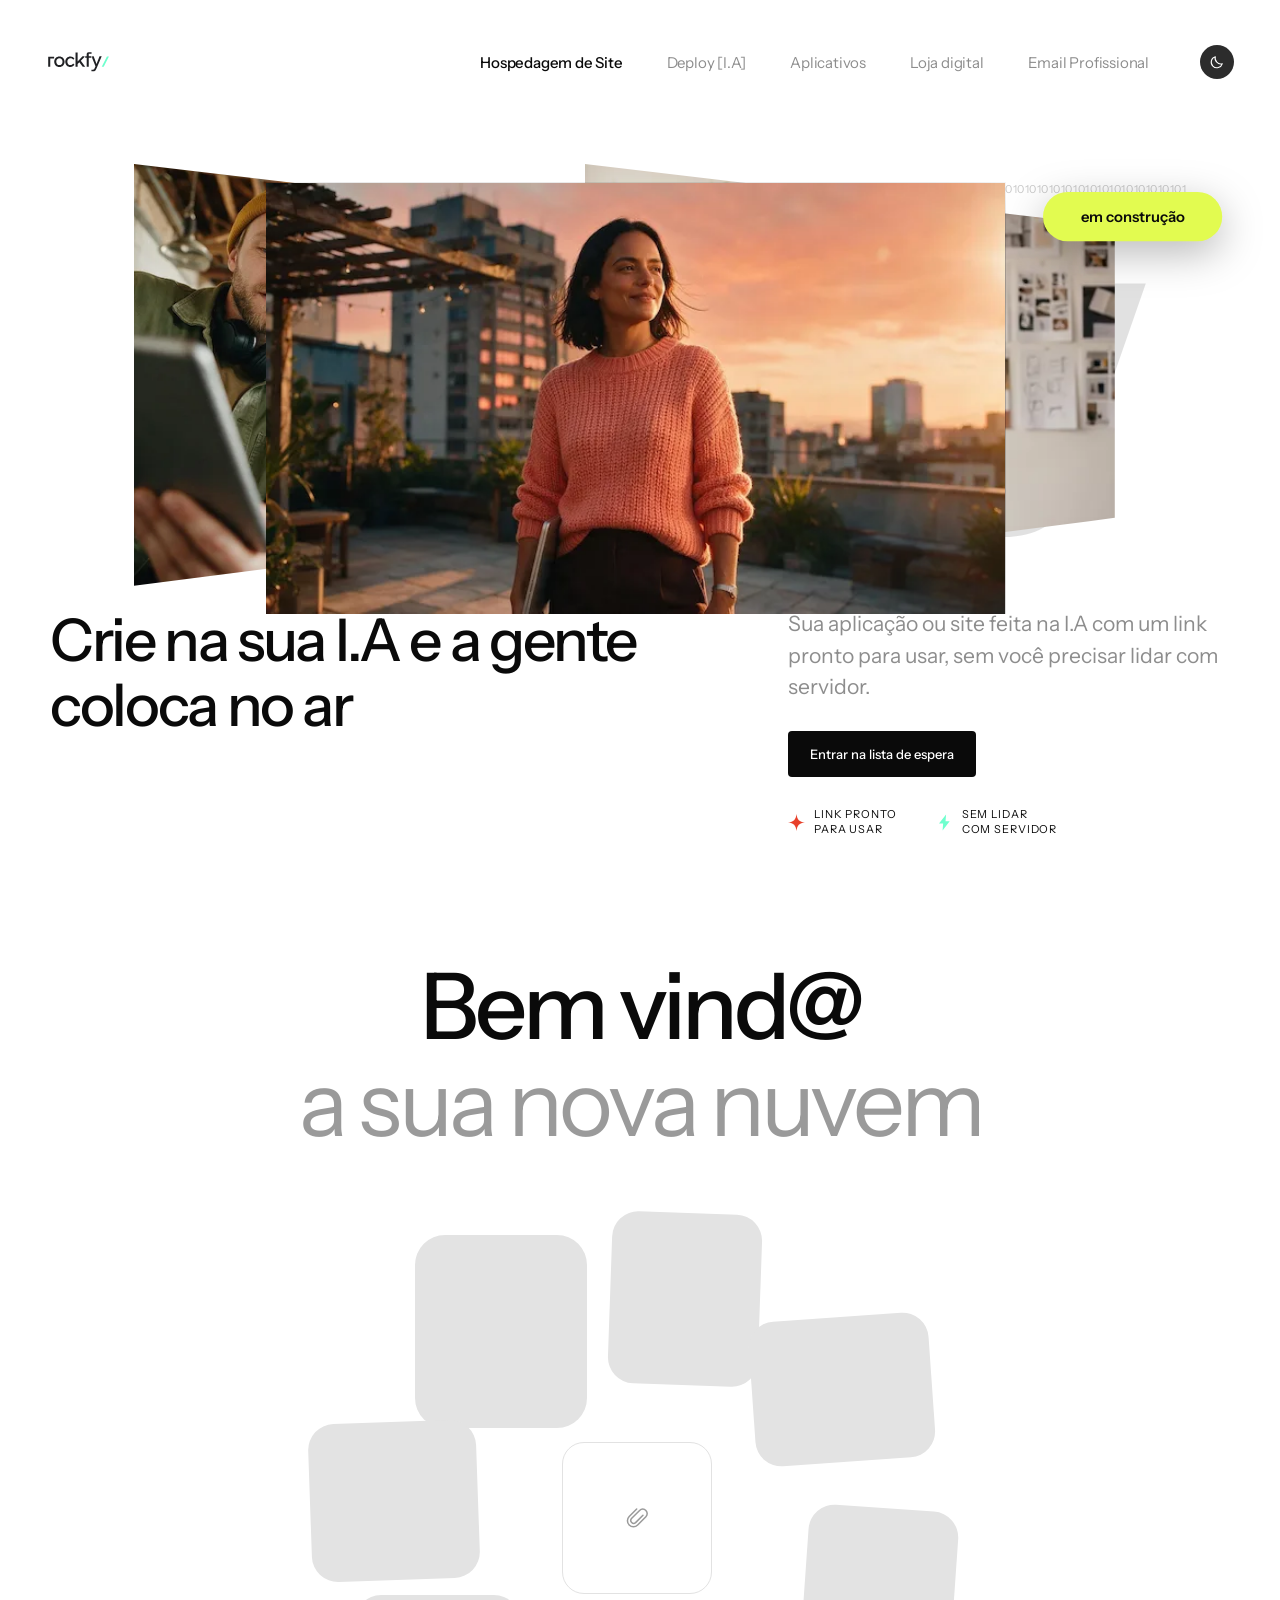
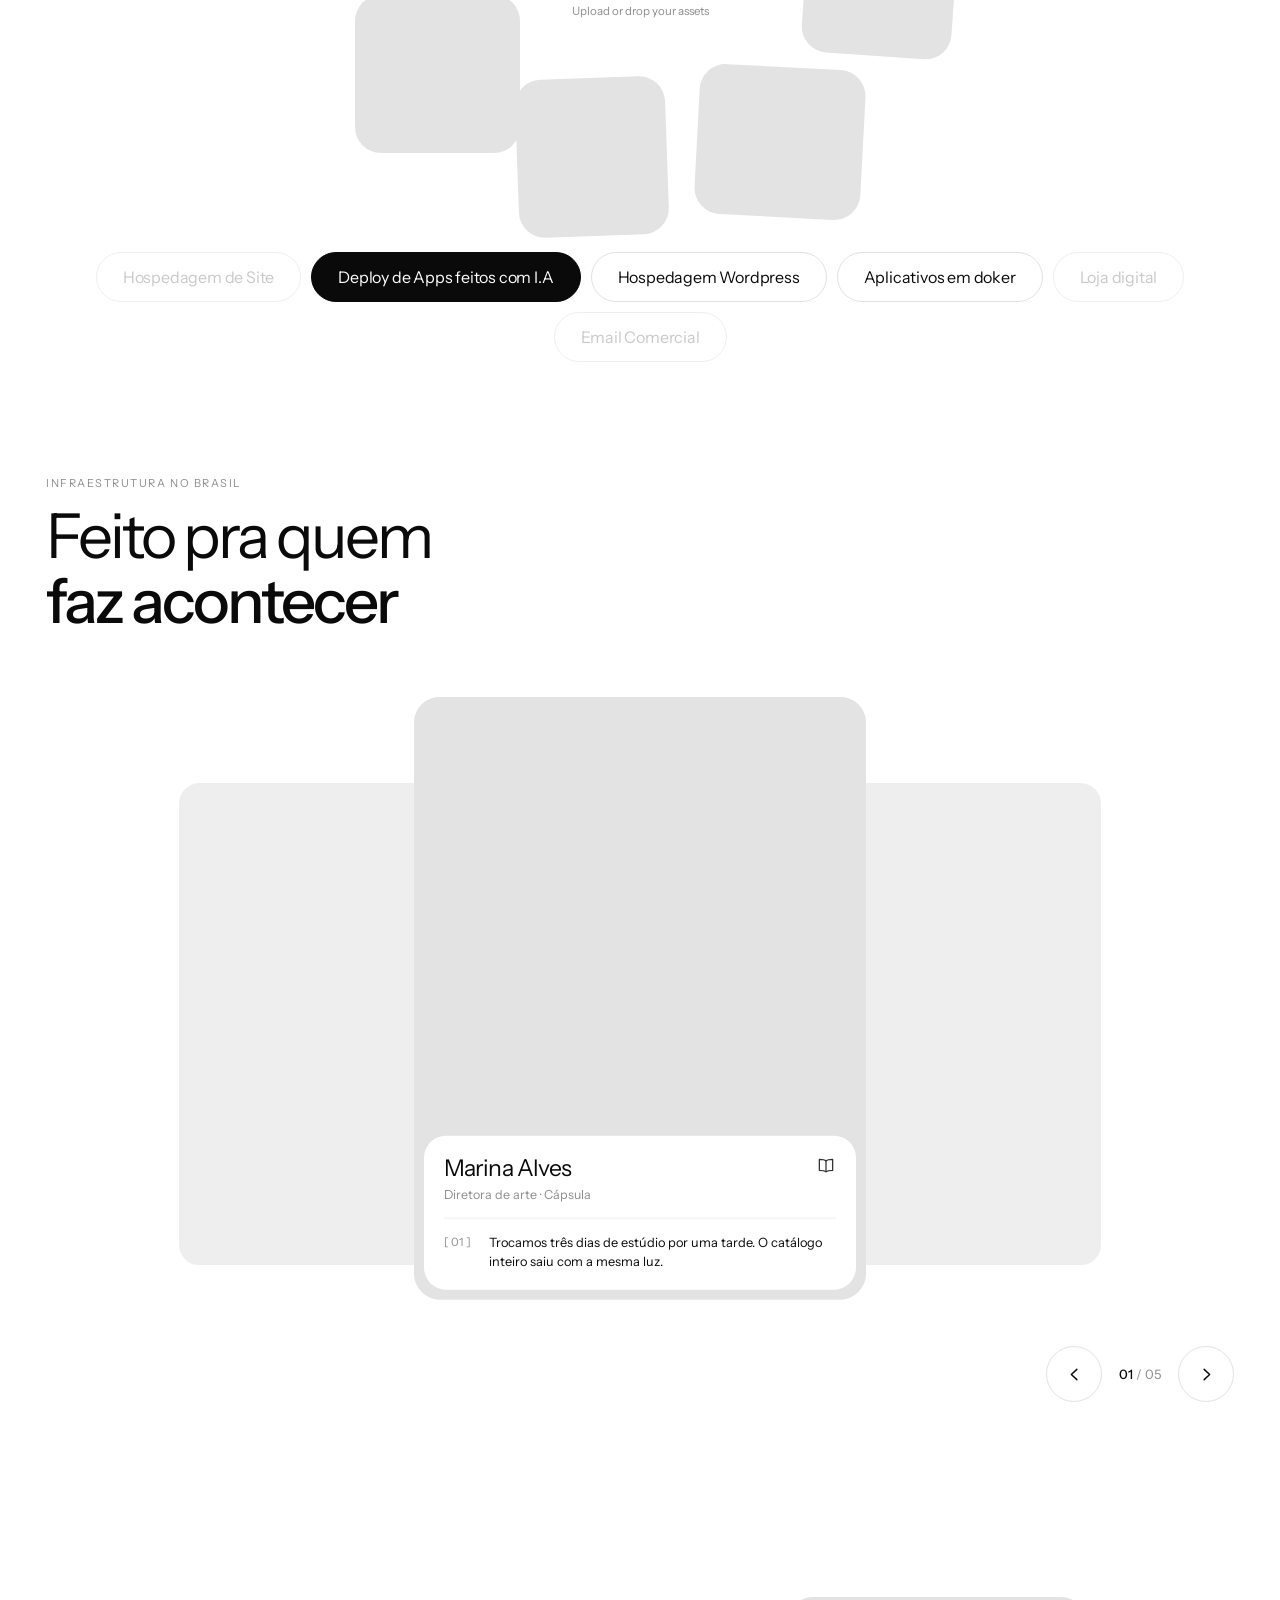
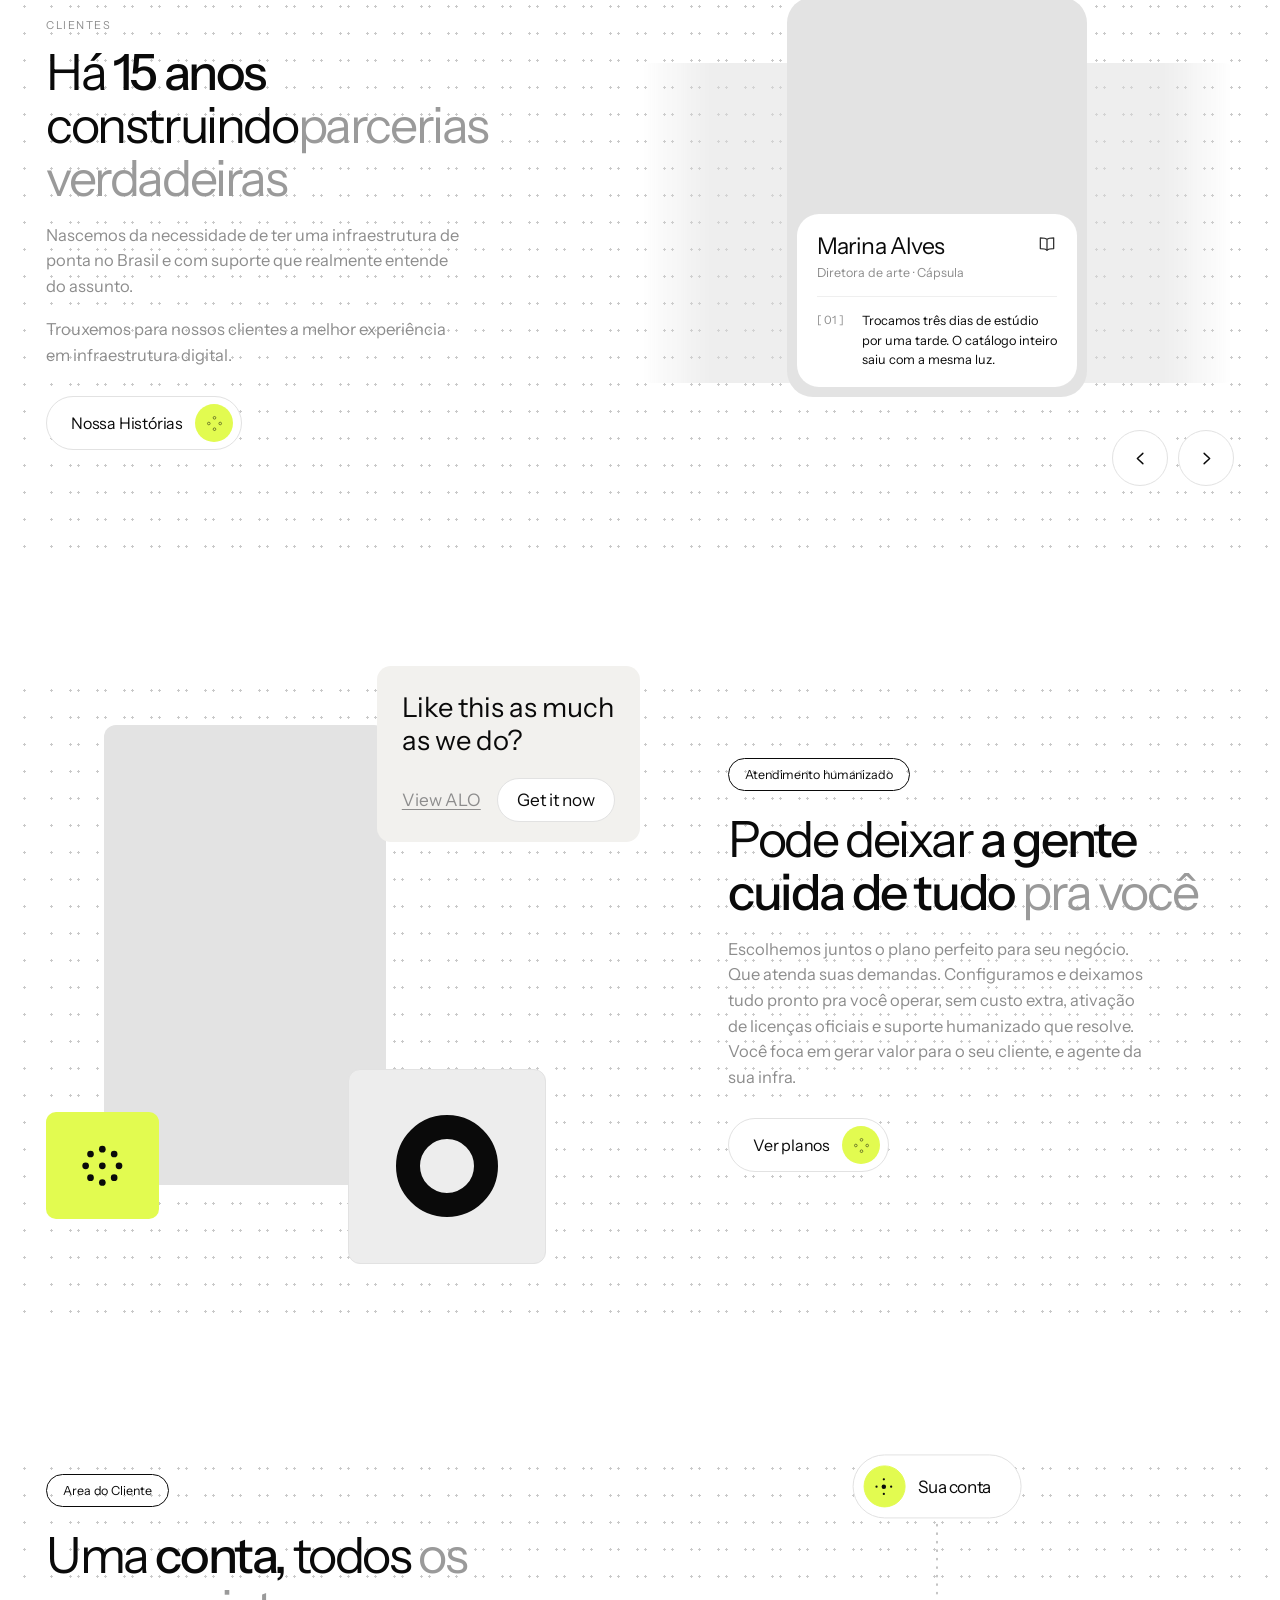
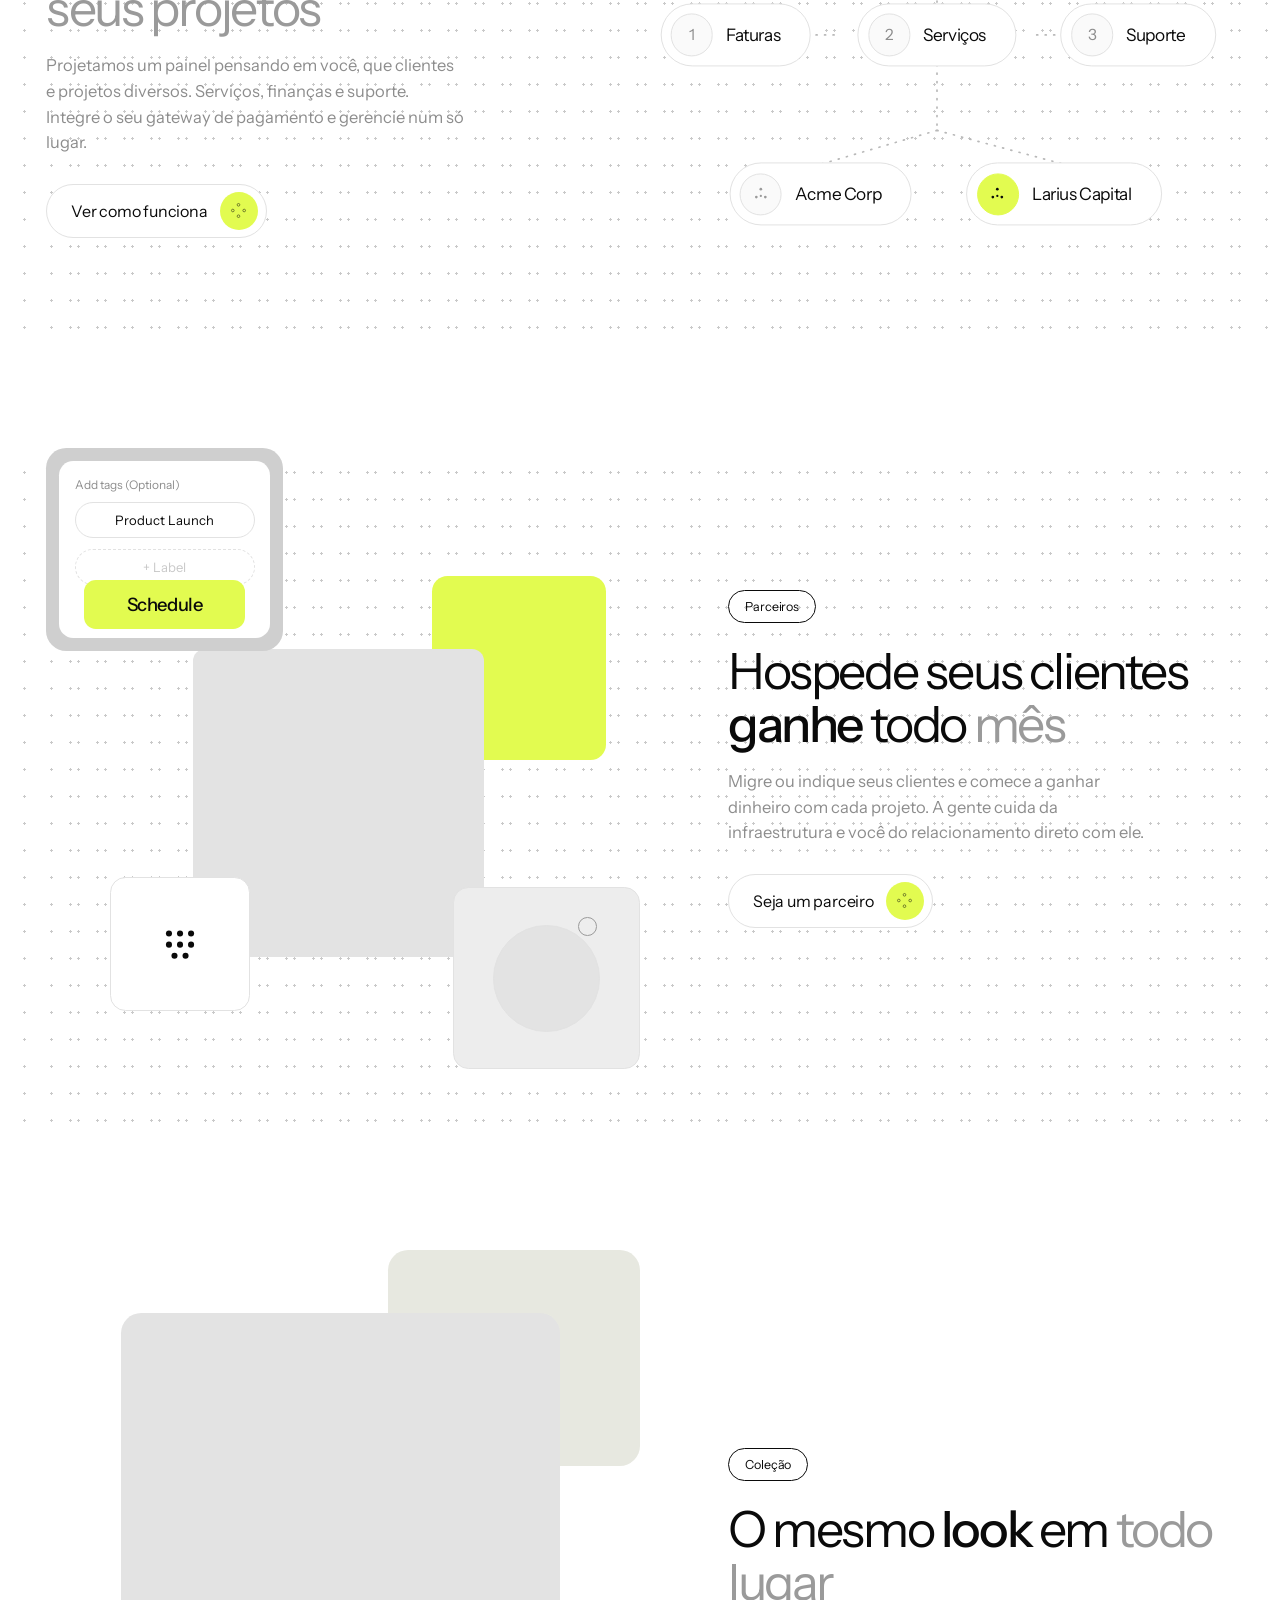
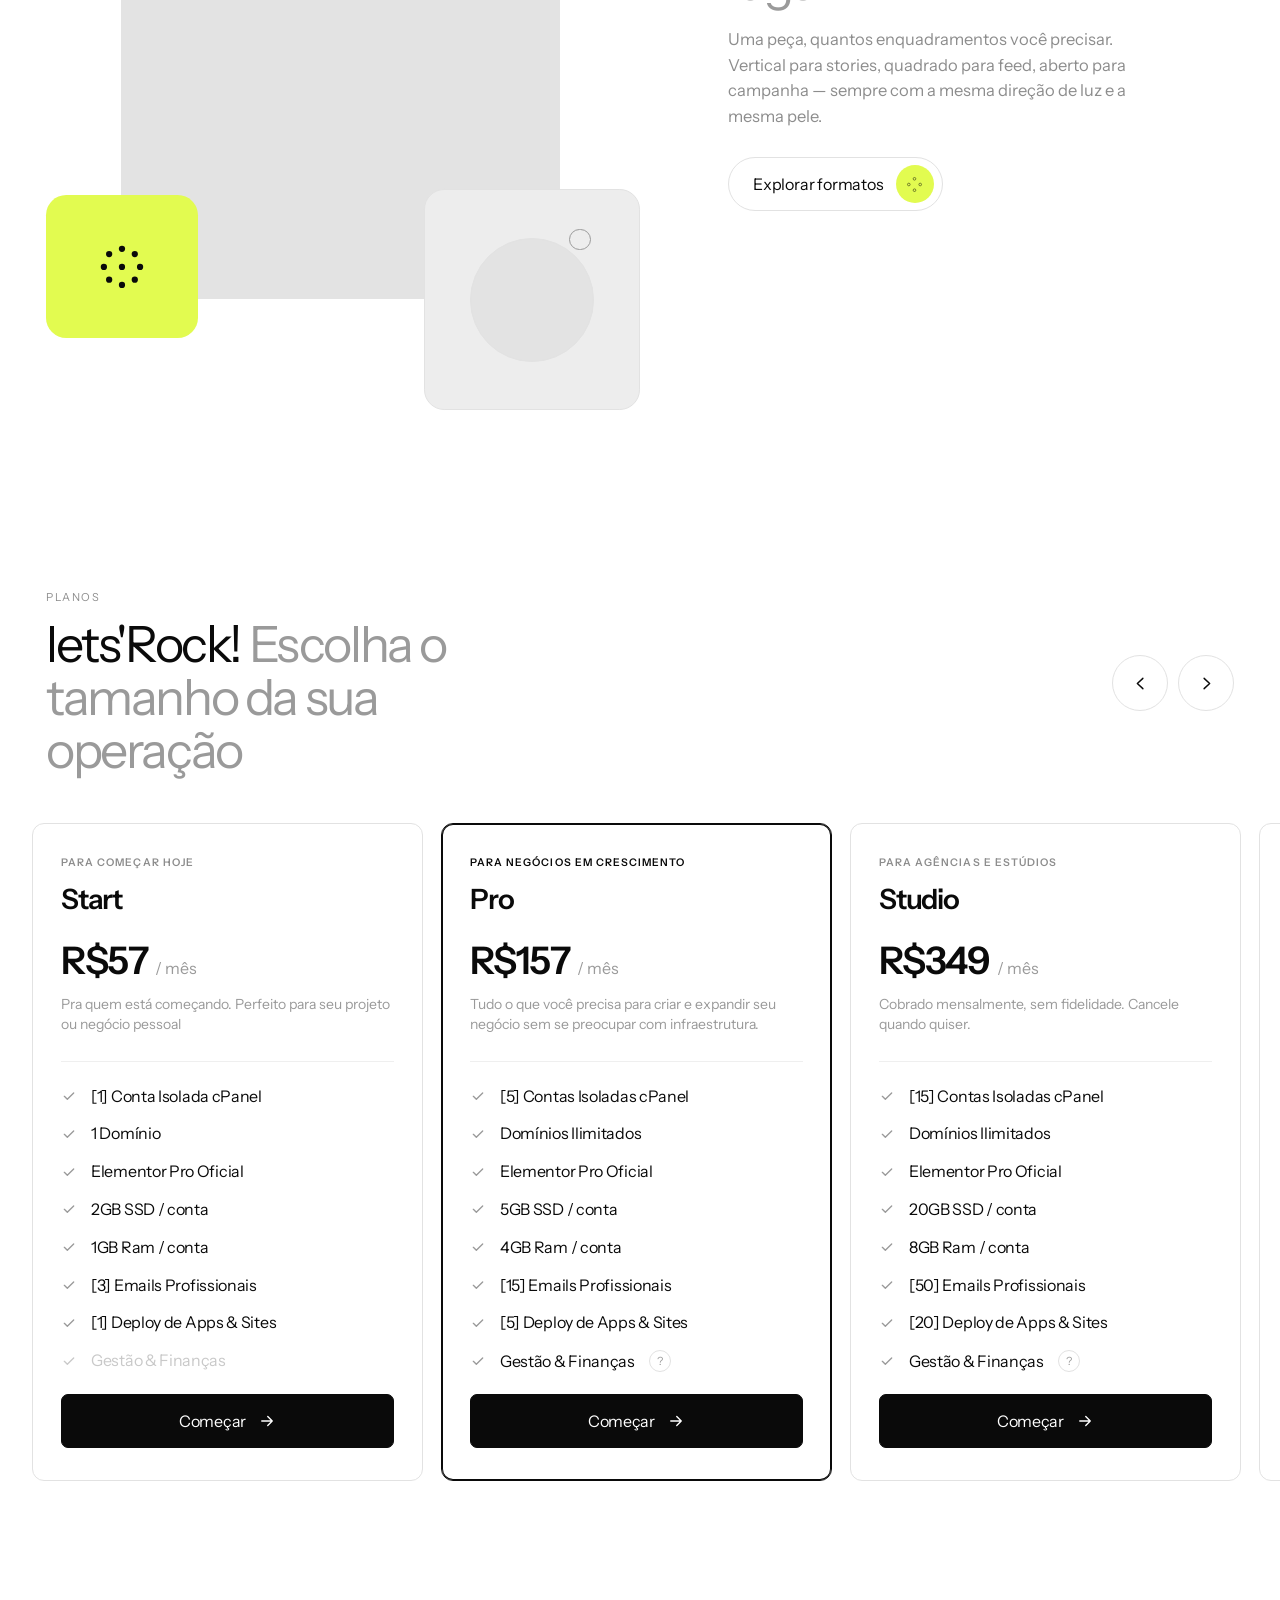
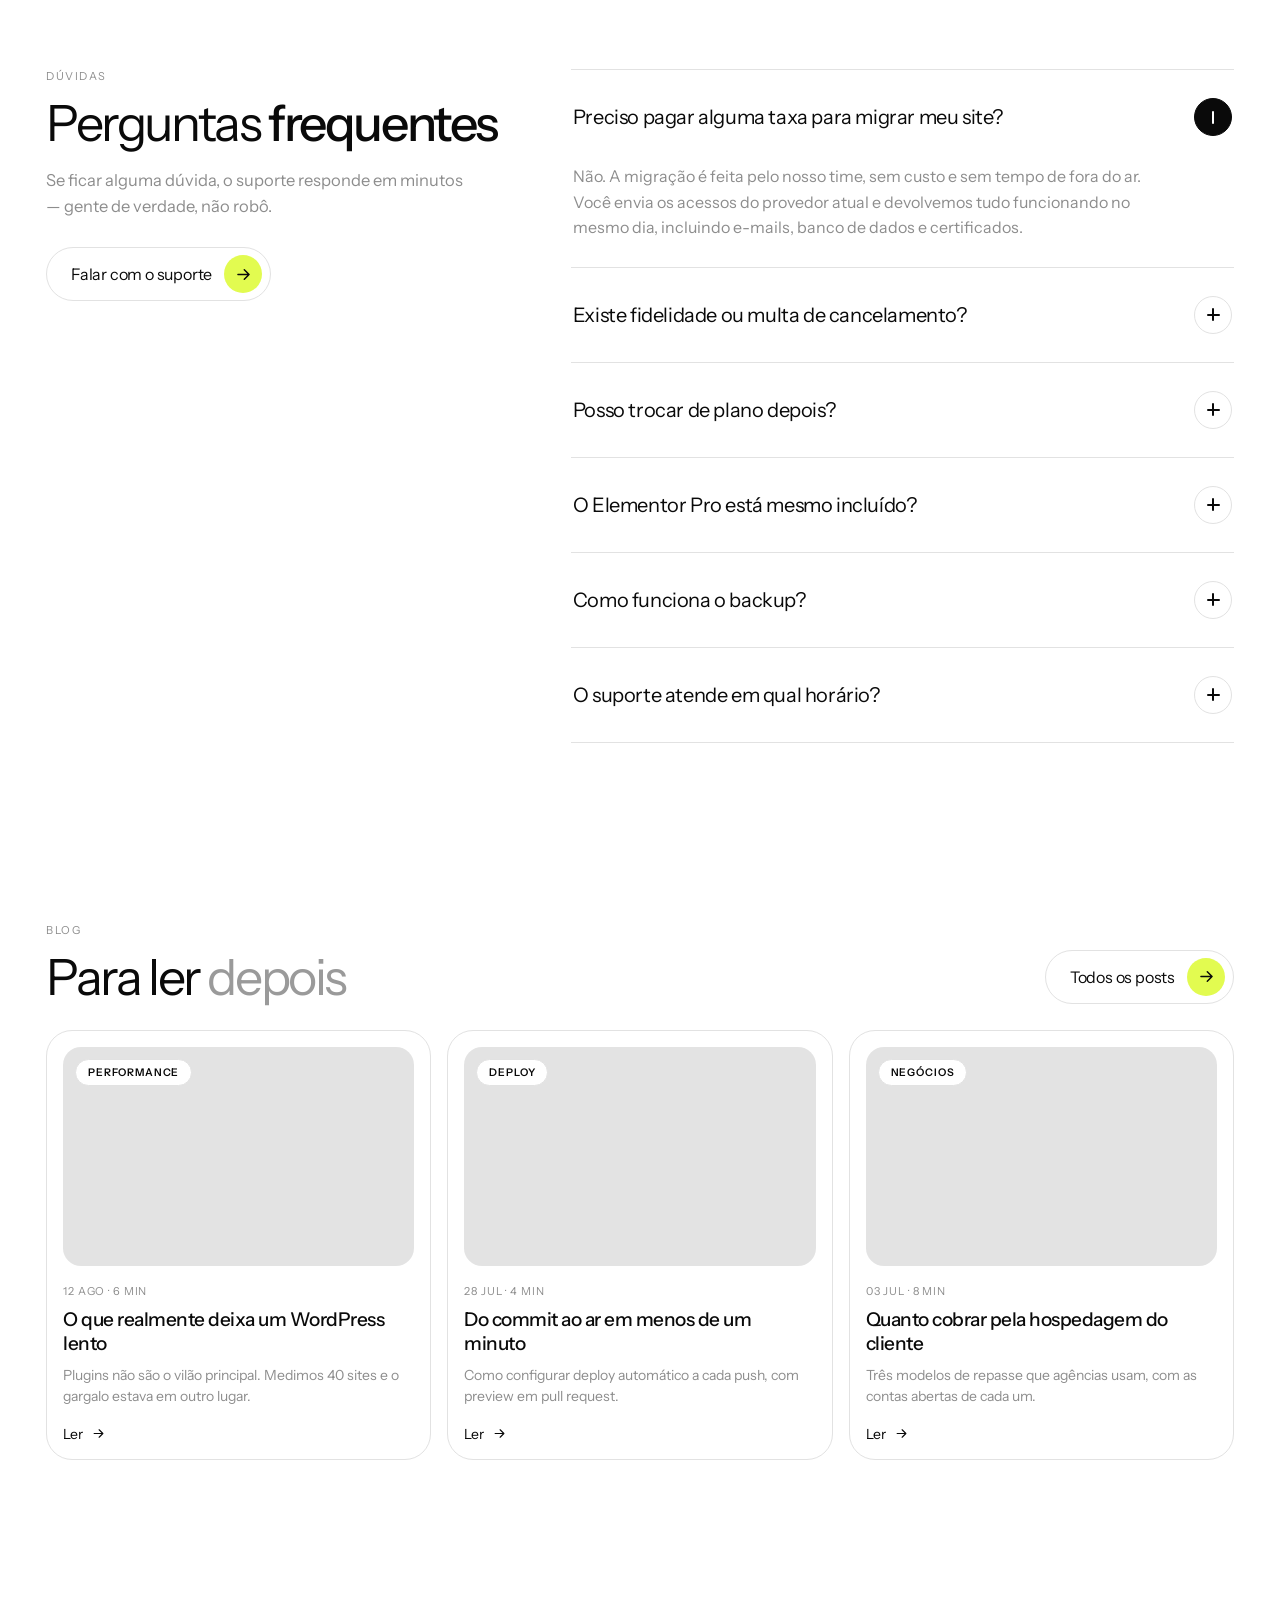
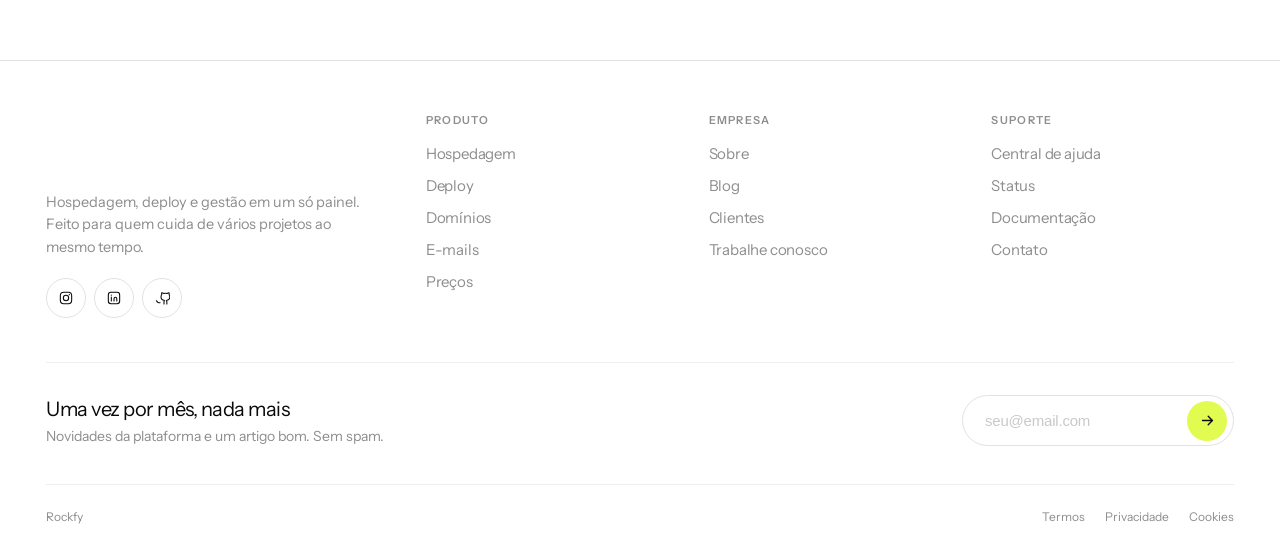
==== index.html @ 8476228e "first commit" ====
<!doctype html>
<html lang="pt-BR" data-theme="light">
<head>
<meta charset="UTF-8">
<meta name="viewport" content="width=device-width, initial-scale=1">
<meta name="description" content="Hospedagem, deploy e gestão de projetos digitais em um só painel. Infraestrutura Rockfy para quem faz acontecer.">
<meta name="theme-color" content="#ffffff">
<title>Rockfy | Hospedagem, deploy e gestão digital</title>
<link rel="preconnect" href="https://fonts.googleapis.com">
<link rel="preconnect" href="https://fonts.gstatic.com" crossorigin>
<link href="https://fonts.googleapis.com/css2?family=Instrument+Sans:wght@400;500;600&display=swap" rel="stylesheet">
<link rel="stylesheet" href="styles.css">
</head>
<body>
<div class="screen" id="site-content">
<!-- ══════ HEADER ══════ -->
  <header class="top">
    <div class="logo" aria-label="Logo"><img src="img/rockfy-logo.svg" alt="Rockfy">
      <svg viewBox="0 0 100 100" xmlns="http://www.w3.org/2000/svg">
        <path class="fg" d="M6 6h58v18H30v13h30v18H30v18H6V6Z"/>
        <rect class="fg" x="6" y="66" width="20" height="20"/>
        <circle class="bg" cx="24" cy="17" r="4.6"/><circle class="bg" cx="40" cy="13" r="4"/>
        <circle class="bg" cx="52" cy="22" r="3.4"/><circle class="bg" cx="20" cy="34" r="3.6"/>
        <circle class="bg" cx="42" cy="45" r="3.2"/><circle class="bg" cx="20" cy="55" r="3"/>
        <text class="fg" x="72" y="88" font-family="Helvetica,Arial" font-size="15">®</text>
      </svg></div>
    <nav class="topnav">
      <a href="#" class="is-on">Hospedagem de Site</a>
      <a href="#">Deploy [I.A]</a>
      <a href="#">Aplicativos</a>
      <a href="#">Loja digital</a>
      <a href="#">Email Profissional</a>
    </nav>
    <nav class="nav">
      <button class="burger" aria-label="Menu"><span></span><span></span></button>
      <span class="label">Menu</span>
    </nav>
    <button class="moon" id="themeBtn" aria-label="Alternar tema"><svg viewBox="0 0 24 24"><path d="M20 14.5A8.5 8.5 0 0 1 9.5 4a8.5 8.5 0 1 0 10.5 10.5Z" stroke-width="1.6" stroke-linejoin="round"/></svg></button>
  </header>
<main id="main-content">
<!-- ══════ HERO DEPLOY ══════ -->
  <section class="deploy-hero" aria-labelledby="deploy-title">
    <div class="deploy-stage">
      <div class="deploy-stage__word"><img src="deploy-assets/deploy.svg" alt="" aria-hidden="true"></div>
      <p class="deploy-binary" aria-hidden="true">01010101010101010101010101010101010101</p>
      <div class="deploy-stack-wrap"><div class="deploy-stack" role="img" aria-label="Composição de quatro camadas sobrepostas">
        <div class="deploy-card"><img src="deploy-assets/6.webp" alt="" aria-hidden="true"></div><div class="deploy-card"><img src="deploy-assets/5.webp" alt="" aria-hidden="true"></div><div class="deploy-card"><img src="deploy-assets/freelancer.webp" alt="" aria-hidden="true"></div><div class="deploy-card"><img src="deploy-assets/designer.webp" alt="" aria-hidden="true"></div>
        <div class="deploy-pill" aria-hidden="true"><svg viewBox="0 0 158 44" preserveAspectRatio="xMidYMid meet"><rect width="157.3" height="43.3" rx="21.6" fill="var(--accent)"></rect><text x="50%" y="50%" text-anchor="middle" dominant-baseline="central" font-family="var(--font)" font-size="13" font-weight="600" fill="var(--on-accent)">em construção</text></svg></div>
      </div></div>
    </div>
    <div class="deploy-content"><h2 id="deploy-title">Crie na sua I.A e a gente coloca no ar</h2><div class="deploy-pitch"><p>Sua aplicação ou site feita na I.A com um link pronto para usar, sem você precisar lidar com servidor.</p><button class="deploy-cta" type="button">Entrar na lista de espera</button><div class="deploy-features"><div class="deploy-feature"><svg width="17" height="17" viewBox="0 0 24 24" fill="#e8402a" aria-hidden="true"><path d="M12 0c1.05 8.2 3.8 10.95 12 12-8.2 1.05-10.95 3.8-12 12-1.05-8.2-3.8-10.95-12-12C8.2 10.95 10.95 8.2 12 0z"></path></svg><span>Link pronto<br>para usar</span></div><div class="deploy-feature"><svg width="16" height="17" viewBox="0 0 24 24" fill="#6fffce" aria-hidden="true"><path d="M13.6 0 3 13.4h6.2L8.4 24 19 10.2h-6.2L13.6 0z"></path></svg><span>Sem lidar<br>com servidor</span></div></div></div></div>
  </section>

  <!-- ══════ 1 · HERO ══════ -->
  <h1 class="headline"><span class="l1">Bem vind@</span><span class="l2">a sua nova nuvem</span></h1>
  <section class="stage">
    <div class="ph i1"></div><div class="ph i2"></div><div class="ph i3"></div><div class="ph i4"></div>
    <div class="ph i5"></div><div class="ph i6"></div><div class="ph i7"></div><div class="ph i8"></div>
    <div class="drop"><svg viewBox="0 0 24 24"><path d="M17.5 9.5 10.7 16.3a2.7 2.7 0 0 1-3.8-3.8l7.5-7.5a4.1 4.1 0 0 1 5.8 5.8l-7.6 7.6a5.5 5.5 0 0 1-7.8-7.8l6.9-6.9" stroke-width="1.4" stroke-linecap="round" stroke-linejoin="round"/></svg></div>
    <span class="drop-label">Upload or drop your assets</span>
  </section>
  <div class="chips-wrap">
    <div class="chips">
      <button class="chip ghost">Hospedagem de Site</button>
      <button class="chip" aria-pressed="true">Deploy de Apps feitos com I.A</button>
      <button class="chip">Hospedagem Wordpress</button>
      <button class="chip">Aplicativos em doker</button>
      <button class="chip ghost">Loja digital</button>
      <button class="chip ghost">Email Comercial</button>
    </div>
    <span class="fade l"></span><span class="fade r"></span>
  </div>

  <!-- ══════ 2 · DEPOIMENTOS ══════ -->
  <section class="section" aria-roledescription="carrossel" aria-label="Depoimentos">
    <div class="voices__head">
      <div>
        <p class="eyebrow">Infraestrutura no brasil</p>
        <h2 class="voices__title">Feito pra quem <br><b>faz acontecer</b></h2>
      </div>
    </div>
    <div class="deck" id="deck"></div>
    <div class="dots" id="dots"></div>
    <div class="voices__controls"><button class="arrowbtn" id="prev" aria-label="Anterior"><svg viewBox="0 0 24 24"><path d="M15 5.5 8 12l7 6.5" stroke-width="1.8" stroke-linecap="round" stroke-linejoin="round"/></svg></button><span class="counter"><b id="cur">01</b> / <span id="tot">05</span></span><button class="arrowbtn" id="next" aria-label="Próximo"><svg viewBox="0 0 24 24"><path d="m9 5.5 7 6.5-7 6.5" stroke-width="1.8" stroke-linecap="round" stroke-linejoin="round"/></svg></button></div>
  </section>

  <!-- ══════ 3 · INVEST IN YOUR PEOPLE ══════ -->
  <section class="section dotted">
    <div class="split">
      <div>
        <p class="eyebrow">Clientes</p>
        <h2 class="title">Há <b>15 anos</b> construindo<em>parcerias verdadeiras</em></h2>
        <p class="para">Nascemos da necessidade de ter uma infraestrutura  de ponta no Brasil e com suporte que realmente entende do assunto.</p>
        <p class="para">Trouxemos para nossos clientes a melhor experiência em infraestrutura digital.</p>
        <button class="cta">
          Nossa Histórias
          <span class="badge"><svg viewBox="0 0 40 40"><circle cx="20" cy="8" r="2.8"/><circle cx="32" cy="20" r="2.8"/><circle cx="20" cy="32" r="2.8"/><circle cx="8" cy="20" r="2.8"/></svg></span>
        </button>
      </div>

      <div class="voices-embedded" aria-roledescription="carrossel" aria-label="Depoimentos de clientes">
        <div class="deck" id="deckClients"></div>
        <div class="dots" id="dotsClients"></div>
        <div class="voices__controls"><button class="arrowbtn" id="prevEmbedded" aria-label="Anterior"><svg viewBox="0 0 24 24"><path d="M15 5.5 8 12l7 6.5" stroke-width="1.8" stroke-linecap="round" stroke-linejoin="round"/></svg></button><button class="arrowbtn" id="nextEmbedded" aria-label="Próximo"><svg viewBox="0 0 24 24"><path d="m9 5.5 7 6.5-7 6.5" stroke-width="1.8" stroke-linecap="round" stroke-linejoin="round"/></svg></button></div>
      </div>
    </div>
  </section>

  <!-- ══════ 4 · CATÁLOGO / COLAGEM A ══════ -->
  <section class="section dotted">
    <div class="split split--rev">
      <div>
        <span class="tagline">Atendimento humanizado</span>
        <h2 class="title">Pode deixar <b>a gente cuida de tudo</b> <em>pra você</em></h2>
        <p class="para">Escolhemos juntos o plano perfeito para seu negócio. Que atenda suas demandas. Configuramos e deixamos tudo pronto pra você operar, sem custo extra, ativação de licenças oficiais e suporte humanizado que resolve. Você foca em gerar valor para o seu cliente, e agente da sua infra.</p>
        <button class="cta">
          Ver planos
          <span class="badge"><svg viewBox="0 0 40 40"><circle cx="20" cy="8" r="2.8"/><circle cx="32" cy="20" r="2.8"/><circle cx="20" cy="32" r="2.8"/><circle cx="8" cy="20" r="2.8"/></svg></span>
        </button>
      </div>

      <div class="collage col-a">
        <div class="a-photo"></div>
        <div class="msg">
          <p class="msg__t">Like this as much as we do?</p>
          <div class="msg__row">
            <a href="#" class="msg__link">View ALO</a>
            <button class="msg__btn">Get it now</button>
          </div>
        </div>
        <span class="a-lime">
          <svg viewBox="0 0 40 40">
            <circle cx="20" cy="8" r="2.4"/><circle cx="28.5" cy="11.5" r="2.4"/><circle cx="32" cy="20" r="2.4"/>
            <circle cx="28.5" cy="28.5" r="2.4"/><circle cx="20" cy="32" r="2.4"/><circle cx="11.5" cy="28.5" r="2.4"/>
            <circle cx="8" cy="20" r="2.4"/><circle cx="11.5" cy="11.5" r="2.4"/><circle cx="20" cy="20" r="2.4"/>
          </svg>
        </span>
        <div class="a-product"><span class="ring"></span></div>
      </div>
    </div>
  </section>

  <!-- ══════ 5 · DATA GRID ══════ -->
  <section class="section dotted">
    <div class="split">
      <div>
        <span class="tagline">Area do Cliente</span>
        <h2 class="title">Uma <b>conta, </b>todos <em>os seus projetos</em></h2>
        <p class="para">Projetamos um painel pensando em você, que clientes e projetos diversos. Serviços, finanças e suporte. Integre o seu gateway de pagamento e gerencie num só lugar.</p>
        <button class="cta">
          Ver como funciona
          <span class="badge"><svg viewBox="0 0 40 40"><circle cx="20" cy="8" r="2.8"/><circle cx="32" cy="20" r="2.8"/><circle cx="20" cy="32" r="2.8"/><circle cx="8" cy="20" r="2.8"/></svg></span>
        </button>
      </div>

      <div class="flow" role="img" aria-label="Profile Tags distribui para Sms, Instagram e Email, que alcançam User 01 e User 02">
        <svg class="flow__wires" viewBox="0 0 560 400" preserveAspectRatio="none" aria-hidden="true">
          <path d="M280 68 V152"/><path d="M158 180 H186"/><path d="M374 180 H402"/>
          <path d="M280 208 V270"/><path d="M280 270 L170 302"/><path d="M280 270 L400 302"/>
        </svg>
        <div class="node node--accent n-tags">
          <span class="node__badge"><svg viewBox="0 0 40 40"><circle cx="20" cy="20" r="4"/><circle cx="20" cy="7" r="2"/><circle cx="33" cy="20" r="2"/><circle cx="20" cy="33" r="2"/><circle cx="7" cy="20" r="2"/></svg></span>
          <span>Sua conta</span>
        </div>
        <div class="node n-sms"><span class="node__badge">1</span><span>Faturas</span></div>
        <div class="node n-insta"><span class="node__badge">2</span><span>Serviços</span></div>
        <div class="node n-mail"><span class="node__badge">3</span><span>Suporte</span></div>
        <div class="node n-u1">
          <span class="node__badge"><svg viewBox="0 0 40 40"><circle cx="20" cy="12" r="2.4"/><circle cx="12" cy="26" r="2.4"/><circle cx="28" cy="26" r="2.4"/><circle cx="20" cy="24" r="2"/></svg></span>
          <span>Acme Corp</span>
        </div>
        <div class="node node--accent n-u2">
          <span class="node__badge"><svg viewBox="0 0 40 40"><circle cx="20" cy="12" r="2.4"/><circle cx="12" cy="26" r="2.4"/><circle cx="28" cy="26" r="2.4"/><circle cx="20" cy="24" r="2"/></svg></span>
          <span>Larius Capital</span>
        </div>
      </div>
    </div>
  </section>

  <!-- ══════ 6 · AGENDAMENTO / COLAGEM B ══════ -->
  <section class="section dotted">
    <div class="split split--rev">
      <div>
        <span class="tagline">Parceiros</span>
        <h2 class="title">Hospede seus clientes <b>ganhe</b> todo <em>mês</em></h2>
        <p class="para">Migre ou indique seus clientes e comece a ganhar dinheiro com cada projeto. A gente cuida da infraestrutura e você do relacionamento direto com ele.</p>
        <button class="cta">
          Seja um parceiro
          <span class="badge"><svg viewBox="0 0 40 40"><circle cx="20" cy="8" r="2.8"/><circle cx="32" cy="20" r="2.8"/><circle cx="20" cy="32" r="2.8"/><circle cx="8" cy="20" r="2.8"/></svg></span>
        </button>
      </div>

      <div class="collage col-b">
        <div class="b-lime"></div>
        <div class="b-photo"></div>
        <div class="b-ui">
          <div class="b-ui__inner">
            <p class="b-ui__label">Add tags (Optional)</p>
            <div class="b-ui__pill">Product Launch</div>
            <div class="b-ui__pill b-ui__pill--ghost">+ Label</div>
          </div>
          <button class="b-ui__btn">Schedule</button>
        </div>
        <span class="b-mark">
          <svg viewBox="0 0 40 40">
            <circle cx="12" cy="12" r="2.2"/><circle cx="20" cy="12" r="2.2"/><circle cx="28" cy="12" r="2.2"/>
            <circle cx="12" cy="20" r="2.2"/><circle cx="20" cy="20" r="2.2"/><circle cx="28" cy="20" r="2.2"/>
            <circle cx="16" cy="28" r="2.2"/><circle cx="24" cy="28" r="2.2"/>
          </svg>
        </span>
        <div class="b-product"><span class="disc"></span></div>
      </div>
    </div>
  </section>

  <!-- ══════ 7 · COLAGEM VERTICAL ══════ -->
  <section class="section">
    <div class="split split--rev">
      <div>
        <span class="tagline">Coleção</span>
        <h2 class="title">O mesmo <b>look</b> em <em>todo lugar</em></h2>
        <p class="para">Uma peça, quantos enquadramentos você precisar. Vertical para stories, quadrado para feed, aberto para campanha — sempre com a mesma direção de luz e a mesma pele.</p>
        <button class="cta">
          Explorar formatos
          <span class="badge"><svg viewBox="0 0 40 40"><circle cx="20" cy="8" r="2.8"/><circle cx="32" cy="20" r="2.8"/><circle cx="20" cy="32" r="2.8"/><circle cx="8" cy="20" r="2.8"/></svg></span>
        </button>
      </div>

      <div class="collage col-c">
      <div class="c-back"></div>
      <div class="c-photo"></div>
      <span class="c-lime">
        <svg viewBox="0 0 40 40">
          <circle cx="20" cy="9" r="1.9"/><circle cx="27.8" cy="12.2" r="1.9"/><circle cx="31" cy="20" r="1.9"/>
          <circle cx="27.8" cy="27.8" r="1.9"/><circle cx="20" cy="31" r="1.9"/><circle cx="12.2" cy="27.8" r="1.9"/>
          <circle cx="9" cy="20" r="1.9"/><circle cx="12.2" cy="12.2" r="1.9"/><circle cx="20" cy="20" r="1.9"/>
        </svg>
      </span>
      <div class="c-product"><span class="disc"></span></div>
      </div>
    </div>
  </section>


<!-- legacy script
/* tema */
const root=document.documentElement;
root.setAttribute('data-theme', matchMedia('(prefers-color-scheme: dark)').matches?'dark':'light');
themeBtn.onclick=()=>root.setAttribute('data-theme',root.getAttribute('data-theme')==='dark'?'light':'dark');

/* hero Deploy */
const deployCards=[...document.querySelectorAll('.deploy-card')];
if(deployCards.length&&!matchMedia('(prefers-reduced-motion: reduce)').matches){
  let deployIndex=0;
  const deployTick=()=>{deployCards.forEach(card=>card.classList.remove('is-active'));deployCards[deployIndex].classList.add('is-active');deployIndex=(deployIndex+1)%deployCards.length};
  deployTick();
  setInterval(deployTick,2000);
}

/* chips */
document.querySelectorAll('.chip').forEach(c=>c.onclick=()=>{
  const on=c.getAttribute('aria-pressed')==='true';
  document.querySelectorAll('.chip').forEach(x=>x.setAttribute('aria-pressed','false'));
  c.setAttribute('aria-pressed',on?'false':'true');
});

/* ─────────── carrossel de depoimentos ─────────── */
const DATA=[
  {name:'Marina Alves',  role:'Diretora de arte · Cápsula',   quote:'Trocamos três dias de estúdio por uma tarde. O catálogo inteiro saiu com a mesma luz.'},
  {name:'Rafael Costa',  role:'Head de e-commerce · Marévia', quote:'Subimos 240 peças e recebemos as campanhas prontas. A taxa de clique subiu 18%.'},
  {name:'Helena Prado',  role:'Fotógrafa · Ateliê Norte',     quote:'Uso para testar direção antes de fotografar. Chego ao set já sabendo o que quero.'},
  {name:'Bruno Tavares', role:'Produtor · Pixelaria',         quote:'O que era orçamento de produção virou orçamento de mídia. Mudou nossa conta.'},
  {name:'Lucas Ferraz',  role:'Fundador · Lab Interno',       quote:'Nenhum modelo remarcado, nenhuma diária perdida. A coleção nova sai no mesmo dia.'}
];
const deck=document.getElementById('deck'), dots=document.getElementById('dots');
const BOOK='<svg class="slide__mark" viewBox="0 0 24 24"><path d="M12 6.5S10 4.5 4 4.5v13c6 0 8 2 8 2s2-2 8-2v-13c-6 0-8 2-8 2Z" stroke-width="1.5" stroke-linejoin="round"/><path d="M12 6.5v13" stroke-width="1.5"/></svg>';

deck.innerHTML=DATA.map((d,i)=>`
  <article class="slide" data-i="${i}" aria-label="Depoimento ${i+1} de ${DATA.length}">
    <div class="slide__photo">
      <div class="slide__box">
        ${BOOK}
        <div class="slide__name">${d.name}</div>
        <div class="slide__role">${d.role}</div>
        <div class="slide__rule"></div>
        <div class="slide__grid">
          <span class="slide__idx">[ ${String(i+1).padStart(2,'0')} ]</span>
          <p class="slide__quote">${d.quote}</p>
        </div>
      </div>
    </div>
  </article>`).join('');
dots.innerHTML=DATA.map((_,i)=>`<button data-i="${i}" aria-label="Ir para ${i+1}"></button>`).join('');
document.getElementById('tot').textContent=String(DATA.length).padStart(2,'0');

const slides=[...deck.children];
const clientDeck=document.getElementById('deckClients'), clientDots=document.getElementById('dotsClients');
clientDeck.innerHTML=deck.innerHTML;
clientDots.innerHTML=DATA.map((_,i)=>`<button data-i="${i}" aria-label="Ir para ${i+1}"></button>`).join('');
const clientSlides=[...clientDeck.children];
let index=0;
function renderSlides(items, indicators){
  const w=innerWidth, wide=w>=900, xtra=w>=1280?62:(wide?58:52), n=DATA.length;
  items.forEach((s,i)=>{
    let o=i-index;
    if(o>n/2)o-=n; if(o<-n/2)o+=n;
    const a=Math.abs(o);
    s.style.transform=`translate(-50%,-50%) translateX(${o*xtra}%) translateY(${a*(wide?26:18)}px) scale(${a===0?1:(a===1?.8:.66)})`;
    s.style.opacity=a===0?1:(a===1?.5:0);
    s.style.zIndex=10-a;
    s.style.pointerEvents=a>1?'none':'auto';
    s.classList.toggle('is-active',a===0);
  });
  [...indicators.children].forEach((d,i)=>d.classList.toggle('is-on',i===index));
}
function render(){
  renderSlides(slides,dots);
  renderSlides(clientSlides,clientDots);
  document.getElementById('cur').textContent=String(index+1).padStart(2,'0');
}
const go=i=>{index=(i+DATA.length)%DATA.length;render()};
next.onclick=()=>go(index+1);
prev.onclick=()=>go(index-1);
nextEmbedded.onclick=()=>go(index+1);
prevEmbedded.onclick=()=>go(index-1);
slides.forEach(s=>s.onclick=()=>{if(!s.classList.contains('is-active'))go(+s.dataset.i)});
[...dots.children].forEach(d=>d.onclick=()=>go(+d.dataset.i));
 [...clientDots.children].forEach(d=>d.onclick=()=>go(+d.dataset.i));
addEventListener('keydown',e=>{if(e.key==='ArrowRight')go(index+1);if(e.key==='ArrowLeft')go(index-1)});
let x0=null;
deck.addEventListener('pointerdown',e=>x0=e.clientX);
addEventListener('pointerup',e=>{if(x0===null)return;const dx=e.clientX-x0;x0=null;if(Math.abs(dx)>44)go(index+(dx<0?1:-1))});
addEventListener('resize',render);
render();
let voicesTimer=setInterval(()=>go(index+1),5000);
document.querySelectorAll('.voices__controls,.deck').forEach(element=>{
  element.addEventListener('mouseenter',()=>clearInterval(voicesTimer));
  element.addEventListener('mouseleave',()=>{clearInterval(voicesTimer);voicesTimer=setInterval(()=>go(index+1),5000)});
});
end legacy script -->
<section class="section">
    <div class="head">
      <div>
        <p class="eyebrow">Planos</p>
        <h2 class="title">lets'Rock! <em>Escolha o tamanho da sua operação</em></h2>
      </div>
      <div class="nav-arrows">
        <button class="arrowbtn" id="prev" aria-label="Anterior">
          <svg viewBox="0 0 24 24"><path d="M15 5.5 8 12l7 6.5" stroke-width="1.8" stroke-linecap="round" stroke-linejoin="round"/></svg>
        </button>
        <button class="arrowbtn" id="next" aria-label="Próximo">
          <svg viewBox="0 0 24 24"><path d="m9 5.5 7 6.5-7 6.5" stroke-width="1.8" stroke-linecap="round" stroke-linejoin="round"/></svg>
        </button>
      </div>
    </div>

    <div class="rail" id="rail"></div>
    <div class="dots" id="dots"></div>
  </section>


<!-- legacy script
const root=document.documentElement;
root.setAttribute('data-theme', matchMedia('(prefers-color-scheme: dark)').matches?'dark':'light');
themeBtn.onclick=()=>root.setAttribute('data-theme',root.getAttribute('data-theme')==='dark'?'light':'dark');

/* ─────────── planos ─────────── */
const PLANS=[
  {tag:'Para começar hoje', name:'Start', price:'R$57',
   note:'Pra quem está começando. Perfeito para seu projeto ou negócio pessoal',
   items:[['[1]','Conta Isolada cPanel'],[null,'1 Domínio'],[null,'Elementor Pro Oficial'],[null,'2GB SSD / conta'],[null,'1GB Ram / conta'],['[3]','Emails Profissionais'],['[1]','Deploy de Apps & Sites'],[null,'Gestão & Finanças',false]]},

  {tag:'Para negócios em crescimento', name:'Pro', price:'R$157', featured:true,
   note:'Tudo o que você precisa para criar e expandir seu negócio sem se preocupar com infraestrutura.',
   items:[['[5]','Contas Isoladas cPanel'],[null,'Domínios Ilimitados'],[null,'Elementor Pro Oficial'],[null,'5GB SSD / conta'],[null,'4GB Ram / conta'],['[15]','Emails Profissionais'],['[5]','Deploy de Apps & Sites'],[null,'Gestão & Finanças',true,'Painel de receitas, despesas e cobrança recorrente.']]},

  {tag:'Para agências e estúdios', name:'Studio', price:'R$349',
   note:'Cobrado mensalmente, sem fidelidade. Cancele quando quiser.',
   items:[['[15]','Contas Isoladas cPanel'],[null,'Domínios Ilimitados'],[null,'Elementor Pro Oficial'],[null,'20GB SSD / conta'],[null,'8GB Ram / conta'],['[50]','Emails Profissionais'],['[20]','Deploy de Apps & Sites'],[null,'Gestão & Finanças',true,'Inclui repasse para clientes e relatórios por projeto.']]},

  {tag:'Para operações dedicadas', name:'Scale', price:'R$899',
   note:'Cobrado mensalmente, sem fidelidade. Cancele quando quiser.',
   items:[[null,'Contas Isoladas Ilimitadas'],[null,'Domínios Ilimitados'],[null,'Elementor Pro Oficial'],[null,'100GB SSD / conta'],[null,'16GB Ram / conta'],[null,'Emails Ilimitados'],[null,'Deploy Ilimitado'],[null,'Gestão & Finanças',true,'Multi-tenant, API aberta e suporte com SLA.']]}
];

const CHECK='<svg viewBox="0 0 24 24"><path d="m5 12.5 4.5 4.5L19 7.5" stroke-width="2" stroke-linecap="round" stroke-linejoin="round"/></svg>';
const rail=document.getElementById('rail'), dots=document.getElementById('dots');
const prevButton=document.getElementById('prev'), nextButton=document.getElementById('next');

rail.innerHTML=PLANS.map(p=>`
  <article class="plan${p.featured?' plan--featured':''}">
    <span class="plan__tag">${p.tag}</span>
    <h3 class="plan__name">${p.name}</h3>
    <div class="plan__price"><b>${p.price}</b><span>/ mês</span></div>
    <p class="plan__note">${p.note}</p>
    <div class="plan__rule"></div>
    <ul class="plan__list">
      ${p.items.map(([n,label,on,hint])=>`
        <li class="plan__item${on===false?' is-off':''}">
          ${CHECK}
          <span>${n?`<span class="num">${n}</span> `:''}${label}</span>
          ${hint?`<span class="hint" title="${hint}">?</span>`:''}
        </li>`).join('')}
    </ul>
    <button class="plan__cta">
      Começar
      <svg viewBox="0 0 24 24"><path d="M5 12h14m-6-6 6 6-6 6" stroke-width="1.8" stroke-linecap="round" stroke-linejoin="round"/></svg>
    </button>
  </article>`).join('');

dots.innerHTML=PLANS.map((_,i)=>`<button data-i="${i}" aria-label="Plano ${i+1}"></button>`).join('');

/* ─── navegação ─── */
const step=()=>{
  const card=rail.querySelector('.plan');
  return card.getBoundingClientRect().width + parseFloat(getComputedStyle(rail).gap);
};
const maxScroll=()=>rail.scrollWidth-rail.clientWidth;

function sync(){
  const i=Math.round(rail.scrollLeft/step());
  [...dots.children].forEach((d,k)=>d.classList.toggle('is-on',k===i));
  prev.disabled=rail.scrollLeft<=2;
  next.disabled=rail.scrollLeft>=maxScroll()-2;
}
const goTo=i=>rail.scrollTo({left:i*step(),behavior:'smooth'});
next.onclick=()=>rail.scrollBy({left:step(),behavior:'smooth'});
prev.onclick=()=>rail.scrollBy({left:-step(),behavior:'smooth'});
[...dots.children].forEach(d=>d.onclick=()=>goTo(+d.dataset.i));
rail.addEventListener('scroll',sync,{passive:true});
addEventListener('resize',sync);

/* ─── arrastar ─── */
let down=false,startX=0,startLeft=0,moved=false;
rail.addEventListener('pointerdown',e=>{
  down=true;moved=false;startX=e.clientX;startLeft=rail.scrollLeft;
  rail.setPointerCapture(e.pointerId);
});
rail.addEventListener('pointermove',e=>{
  if(!down)return;
  const dx=e.clientX-startX;
  if(!moved&&Math.abs(dx)>5){moved=true;rail.classList.add('is-dragging')}
  if(moved)rail.scrollLeft=startLeft-dx;
});
const release=()=>{
  if(!down)return; down=false;
  if(moved){
    rail.classList.remove('is-dragging');
    goTo(Math.round(rail.scrollLeft/step()));   // encaixa no card mais próximo
  }
};
rail.addEventListener('pointerup',release);
rail.addEventListener('pointercancel',release);

sync();
end legacy script -->
<!-- ══════ FAQ ══════ -->
  <section class="section faq">
    <div>
      <p class="eyebrow">Dúvidas</p>
      <h2 class="title">Perguntas <b>frequentes</b></h2>
      <p class="para">Se ficar alguma dúvida, o suporte responde em minutos — gente de verdade, não robô.</p>
      <button class="cta">
        Falar com o suporte
        <span class="badge"><svg viewBox="0 0 24 24"><path d="M5 12h14m-6-6 6 6-6 6" stroke-width="1.9" stroke-linecap="round" stroke-linejoin="round"/></svg></span>
      </button>
    </div>

    <div class="acc" id="acc">
      <div class="acc__item is-open">
        <button class="acc__btn" aria-expanded="true">
          <span class="acc__q">Preciso pagar alguma taxa para migrar meu site?</span>
          <span class="acc__ico" aria-hidden="true"></span>
        </button>
        <div class="acc__panel"><div>
          <p class="acc__a">Não. A migração é feita pelo nosso time, sem custo e sem tempo de fora do ar. Você envia os acessos do provedor atual e devolvemos tudo funcionando no mesmo dia, incluindo e-mails, banco de dados e certificados.</p>
        </div></div>
      </div>

      <div class="acc__item">
        <button class="acc__btn" aria-expanded="false">
          <span class="acc__q">Existe fidelidade ou multa de cancelamento?</span>
          <span class="acc__ico" aria-hidden="true"></span>
        </button>
        <div class="acc__panel"><div>
          <p class="acc__a">Nenhuma. A cobrança é mensal e você cancela pelo painel quando quiser. O plano segue ativo até o fim do ciclo já pago, e você leva seus arquivos e bancos num backup completo.</p>
        </div></div>
      </div>

      <div class="acc__item">
        <button class="acc__btn" aria-expanded="false">
          <span class="acc__q">Posso trocar de plano depois?</span>
          <span class="acc__ico" aria-hidden="true"></span>
        </button>
        <div class="acc__panel"><div>
          <p class="acc__a">Sim, para cima ou para baixo, a qualquer momento. O upgrade vale na hora e cobramos apenas a diferença proporcional aos dias restantes. O downgrade entra no próximo ciclo, sem perder nada do que está publicado.</p>
        </div></div>
      </div>

      <div class="acc__item">
        <button class="acc__btn" aria-expanded="false">
          <span class="acc__q">O Elementor Pro está mesmo incluído?</span>
          <span class="acc__ico" aria-hidden="true"></span>
        </button>
        <div class="acc__panel"><div>
          <p class="acc__a">Está, com licença oficial ativada direto no painel — não é versão anulada nem compartilhada. Vale para todos os sites dentro do seu plano, enquanto a assinatura estiver ativa.</p>
        </div></div>
      </div>

      <div class="acc__item">
        <button class="acc__btn" aria-expanded="false">
          <span class="acc__q">Como funciona o backup?</span>
          <span class="acc__ico" aria-hidden="true"></span>
        </button>
        <div class="acc__panel"><div>
          <p class="acc__a">Backup diário automático dos últimos 30 dias, guardado fora do servidor principal. A restauração é feita por você mesmo, em um clique, escolhendo o dia — ou pelo suporte, se preferir.</p>
        </div></div>
      </div>

      <div class="acc__item">
        <button class="acc__btn" aria-expanded="false">
          <span class="acc__q">O suporte atende em qual horário?</span>
          <span class="acc__ico" aria-hidden="true"></span>
        </button>
        <div class="acc__panel"><div>
          <p class="acc__a">Chat e WhatsApp das 8h às 22h, todos os dias. Fora desse horário, incidentes de indisponibilidade continuam monitorados por plantão e tratados na hora.</p>
        </div></div>
      </div>
    </div>
  </section>

  <!-- ══════ POSTS ══════ -->
  <section class="section">
    <div style="display:flex;align-items:flex-end;justify-content:space-between;gap:20px;flex-wrap:wrap">
      <div>
        <p class="eyebrow">Blog</p>
        <h2 class="title">Para ler <em>depois</em></h2>
      </div>
      <button class="cta" style="margin-top:0">
        Todos os posts
        <span class="badge"><svg viewBox="0 0 24 24"><path d="M5 12h14m-6-6 6 6-6 6" stroke-width="1.9" stroke-linecap="round" stroke-linejoin="round"/></svg></span>
      </button>
    </div>

    <div class="posts">
      <a class="post" href="#">
        <span class="post__media"><span class="post__tag">Performance</span></span>
        <p class="post__meta">12 ago · 6 min</p>
        <h3 class="post__title">O que realmente deixa um WordPress lento</h3>
        <p class="post__text">Plugins não são o vilão principal. Medimos 40 sites e o gargalo estava em outro lugar.</p>
        <span class="post__link">Ler <svg viewBox="0 0 24 24"><path d="M5 12h14m-6-6 6 6-6 6" stroke-width="1.8" stroke-linecap="round" stroke-linejoin="round"/></svg></span>
      </a>

      <a class="post" href="#">
        <span class="post__media"><span class="post__tag">Deploy</span></span>
        <p class="post__meta">28 jul · 4 min</p>
        <h3 class="post__title">Do commit ao ar em menos de um minuto</h3>
        <p class="post__text">Como configurar deploy automático a cada push, com preview em pull request.</p>
        <span class="post__link">Ler <svg viewBox="0 0 24 24"><path d="M5 12h14m-6-6 6 6-6 6" stroke-width="1.8" stroke-linecap="round" stroke-linejoin="round"/></svg></span>
      </a>

      <a class="post" href="#">
        <span class="post__media"><span class="post__tag">Negócios</span></span>
        <p class="post__meta">03 jul · 8 min</p>
        <h3 class="post__title">Quanto cobrar pela hospedagem do cliente</h3>
        <p class="post__text">Três modelos de repasse que agências usam, com as contas abertas de cada um.</p>
        <span class="post__link">Ler <svg viewBox="0 0 24 24"><path d="M5 12h14m-6-6 6 6-6 6" stroke-width="1.8" stroke-linecap="round" stroke-linejoin="round"/></svg></span>
      </a>
    </div>
    <div class="dots" id="postDots"></div>
  </section>

  <!-- ══════ FOOTER ══════ -->
  <footer class="footer">
    <div class="footer__grid">
      <div class="footer__brand">
        <div class="logo" aria-label="Logo">
          <svg viewBox="0 0 100 100" xmlns="http://www.w3.org/2000/svg">
            <path class="fg" d="M6 6h58v18H30v13h30v18H30v18H6V6Z"/>
            <rect class="fg" x="6" y="66" width="20" height="20"/>
            <circle class="bg" cx="24" cy="17" r="4.6"/><circle class="bg" cx="40" cy="13" r="4"/>
            <circle class="bg" cx="52" cy="22" r="3.4"/><circle class="bg" cx="20" cy="34" r="3.6"/>
            <circle class="bg" cx="42" cy="45" r="3.2"/><circle class="bg" cx="20" cy="55" r="3"/>
          </svg>
        </div>
        <p class="footer__pitch">Hospedagem, deploy e gestão em um só painel. Feito para quem cuida de vários projetos ao mesmo tempo.</p>
        <div class="footer__social">
          <a href="#" aria-label="Instagram"><svg viewBox="0 0 24 24"><rect x="3.5" y="3.5" width="17" height="17" rx="5" stroke-width="1.6"/><circle cx="12" cy="12" r="4" stroke-width="1.6"/><circle cx="17" cy="7" r="1" fill="currentColor" stroke="none"/></svg></a>
          <a href="#" aria-label="LinkedIn"><svg viewBox="0 0 24 24"><rect x="3.5" y="3.5" width="17" height="17" rx="4" stroke-width="1.6"/><path d="M8 10.5v6M8 7.6v.1M12 16.5v-3.4a2.1 2.1 0 0 1 4.2 0v3.4" stroke-width="1.6" stroke-linecap="round"/></svg></a>
          <a href="#" aria-label="GitHub"><svg viewBox="0 0 24 24"><path d="M9 19c-4 1.2-4-2.2-5.5-2.8M15 21v-3.3c0-.9.3-1.5.7-1.9-2.6-.3-5.2-1.3-5.2-5.6 0-1.3.4-2.3 1.1-3.1-.1-.3-.5-1.4.1-2.9 0 0 .9-.3 2.9 1.1a9.7 9.7 0 0 1 5 0c2-1.4 2.9-1.1 2.9-1.1.6 1.5.2 2.6.1 2.9.7.8 1.1 1.8 1.1 3.1 0 4.3-2.6 5.3-5.2 5.6.4.4.8 1.1.8 2.2V21" stroke-width="1.6" stroke-linecap="round" stroke-linejoin="round"/></svg></a>
        </div>
      </div>

      <div class="footer__col">
        <h4>Produto</h4>
        <ul>
          <li><a href="#">Hospedagem</a></li>
          <li><a href="#">Deploy</a></li>
          <li><a href="#">Domínios</a></li>
          <li><a href="#">E-mails</a></li>
          <li><a href="#">Preços</a></li>
        </ul>
      </div>

      <div class="footer__col">
        <h4>Empresa</h4>
        <ul>
          <li><a href="#">Sobre</a></li>
          <li><a href="#">Blog</a></li>
          <li><a href="#">Clientes</a></li>
          <li><a href="#">Trabalhe conosco</a></li>
        </ul>
      </div>

      <div class="footer__col">
        <h4>Suporte</h4>
        <ul>
          <li><a href="#">Central de ajuda</a></li>
          <li><a href="#">Status</a></li>
          <li><a href="#">Documentação</a></li>
          <li><a href="#">Contato</a></li>
        </ul>
      </div>
    </div>

    <div class="footer__news">
      <div>
        <p class="t">Uma vez por mês, nada mais</p>
        <p class="s">Novidades da plataforma e um artigo bom. Sem spam.</p>
      </div>
      <div class="subscribe">
        <input type="email" placeholder="seu@email.com" aria-label="E-mail">
        <button aria-label="Assinar"><svg viewBox="0 0 24 24"><path d="M5 12h14m-6-6 6 6-6 6" stroke-width="1.9" stroke-linecap="round" stroke-linejoin="round"/></svg></button>
      </div>
    </div>

    <div class="footer__base">
      <span>Rockfy</span>
      <nav>
        <a href="#">Termos</a>
        <a href="#">Privacidade</a>
        <a href="#">Cookies</a>
      </nav>
    </div>
  </footer>

<!-- legacy script
const root=document.documentElement;
root.setAttribute('data-theme', matchMedia('(prefers-color-scheme: dark)').matches?'dark':'light');
themeBtn.onclick=()=>root.setAttribute('data-theme',root.getAttribute('data-theme')==='dark'?'light':'dark');

/* acordeão — abrir um fecha os outros */
const items=[...document.querySelectorAll('.acc__item')];
items.forEach(item=>{
  const btn=item.querySelector('.acc__btn');
  btn.onclick=()=>{
    const open=item.classList.contains('is-open');
    items.forEach(i=>{
      i.classList.remove('is-open');
      i.querySelector('.acc__btn').setAttribute('aria-expanded','false');
    });
    if(!open){
      item.classList.add('is-open');
      btn.setAttribute('aria-expanded','true');
    }
  };
});

/* ─── posts: arrastar e encaixar ─── */
(function(){
  const rail=document.querySelector('.posts');
  const dots=document.getElementById('postDots');
  if(!rail||!dots)return;

  const cards=[...rail.children];
  dots.innerHTML=cards.map((_,i)=>`<button data-i="${i}" aria-label="Post ${i+1}"></button>`).join('');

  const step=()=>cards[0].getBoundingClientRect().width+parseFloat(getComputedStyle(rail).gap);
  const sync=()=>{
    const i=Math.round(rail.scrollLeft/step());
    [...dots.children].forEach((d,k)=>d.classList.toggle('is-on',k===i));
  };
  const goTo=i=>rail.scrollTo({left:i*step(),behavior:'smooth'});
  [...dots.children].forEach(d=>d.onclick=()=>goTo(+d.dataset.i));
  rail.addEventListener('scroll',sync,{passive:true});
  addEventListener('resize',sync);

  let down=false,startX=0,startLeft=0,moved=false;
  rail.addEventListener('pointerdown',e=>{
    if(innerWidth>=900)return;
    down=true;moved=false;startX=e.clientX;startLeft=rail.scrollLeft;
    rail.setPointerCapture(e.pointerId);
  });
  rail.addEventListener('pointermove',e=>{
    if(!down)return;
    const dx=e.clientX-startX;
    if(!moved&&Math.abs(dx)>5){moved=true;rail.classList.add('is-dragging')}
    if(moved)rail.scrollLeft=startLeft-dx;
  });
  const release=()=>{
    if(!down)return; down=false;
    if(moved){rail.classList.remove('is-dragging');goTo(Math.round(rail.scrollLeft/step()))}
  };
  rail.addEventListener('pointerup',release);
  rail.addEventListener('pointercancel',release);
  /* impede que o arrasto vire clique no link */
  cards.forEach(c=>c.addEventListener('click',e=>{if(moved)e.preventDefault()}));

  sync();
})();
end legacy script -->
</main>
</div>
<script src="scripts.js" defer></script>
</body>
</html>
---- styles.css ----
/* ══════════════════════════════════════════════════════════
   1. TOKENS
   ══════════════════════════════════════════════════════════ */
:root{
  --ink:#0a0a0a; --on-ink:#fff;
  --gray-600:#8d8d8d; --gray-500:#9a9a9a; --gray-300:#c9c9c9;
  --line:#e2e2e2; --line-soft:#efefef;
  --ph:#e3e3e3; --ph-2:#ededed; --frame:#cfcfcf; --beige:#e7e8e0;
  --surface:#fff; --panel:#fafafa; --card:#f2f1ee;
  --dot:#c9c9c9; --wire:#b9b9b9;
  --accent:#e2fb50; --on-accent:#0a0a0a;
  --r-sm:12px; --r-md:18px; --r-lg:26px; --r-xl:32px; --r-pill:999px;
  --font:"Instrument Sans","Helvetica Neue",Helvetica,Arial,sans-serif;
  --t:.22s cubic-bezier(.4,0,.2,1);
  --slide:.62s cubic-bezier(.32,.72,.28,1);
  --pad:22px;
  --gutter:22px;
  --max:1440px;
}
@media (min-width:900px){:root{--gutter:clamp(24px,4vw,64px);--max:1440px}}
html[data-theme="dark"]{
  --ink:#f2f2f2; --on-ink:#0a0a0a;
  --gray-600:#8a8a8a; --gray-500:#7c7c7c; --gray-300:#5a5a5a;
  --line:#2a2a2a; --line-soft:#232323;
  --ph:#232323; --ph-2:#1d1d1d; --frame:#2e2e2e; --beige:#22231e;
  --surface:#111; --panel:#191919; --card:#1a1a1a;
  --dot:#333; --wire:#454545;
}

/* ══════════════════════════════════════════════════════════
   2. BASE
   ══════════════════════════════════════════════════════════ */
*{box-sizing:border-box;margin:0;padding:0;-webkit-tap-highlight-color:transparent}
body{
  background:var(--surface);color:var(--ink);font-family:var(--font);
  -webkit-font-smoothing:antialiased;display:flex;justify-content:center;
  transition:background .25s,color .25s;
}
html[data-theme="dark"] body{background:#000}
button{font-family:inherit;color:inherit}
a{color:inherit}

.screen{
  width:100%;max-width:var(--max);margin:0 auto;background:transparent;
  padding:22px var(--gutter) 0;position:relative;overflow:hidden;
  transition:background .25s;
}


/* faixa com malha de pontos */
.dotted{position:relative}
.dotted::before{
  content:"";position:absolute;inset:0 calc(var(--gutter)*-1);
  background-image:radial-gradient(var(--dot) 1.2px,transparent 1.2px);
  background-size:27px 27px;background-position:11px 11px;pointer-events:none;
}
.dotted > *{position:relative}

/* ══════════════════════════════════════════════════════════
   3. HEADER
   ══════════════════════════════════════════════════════════ */
.top{display:flex;align-items:flex-start;justify-content:space-between;gap:14px}
.logo{width:124px;height:64px;flex:none;color:var(--ink)}
.logo svg{display:none}
.logo img{width:100%;height:100%;display:block;object-fit:contain}
.logo .fg{fill:currentColor}.logo .bg{fill:var(--surface)}
.topnav{display:none}
@media (min-width:900px){
  .top{align-items:center}
  .logo{width:124px;height:64px}
  .topnav{display:flex;align-items:center;gap:6px;margin-left:auto;margin-right:18px}
  .topnav a{
    padding:11px 18px;border-radius:var(--r-pill);border:1.4px solid transparent;
    font-size:15px;letter-spacing:-.2px;color:var(--gray-600);transition:all var(--t);
  }
  .topnav a:hover{color:var(--ink);border-color:var(--line)}
  .topnav a.is-on{color:var(--ink);font-weight:500}
  .nav .burger,.nav .label{display:none}
  .nav{padding:9px}
}
.nav{display:flex;align-items:center;gap:14px;background:var(--ink);border-radius:var(--r-pill);padding:9px 9px 9px 20px;height:52px;margin-top:8px}
@media (min-width:900px){.nav{margin-top:0}}
.burger{display:flex;flex-direction:column;gap:5px;width:22px;background:none;border:0;cursor:pointer;padding:0}
.burger span{display:block;height:1.6px;background:var(--on-ink);border-radius:2px;width:100%}
.burger span:last-child{width:80%}
.nav .label{color:var(--on-ink);font-size:17px;letter-spacing:-.2px}
.moon{width:34px;height:34px;border-radius:50%;background:#2c2c2c;display:grid;place-items:center;border:0;cursor:pointer;flex:none;transition:transform var(--t)}
html[data-theme="dark"] .moon{background:#c9c9c9}
.moon:hover{transform:rotate(-18deg)}
.moon svg{width:16px;height:16px;stroke:var(--on-ink);fill:none}
.top > .moon{margin-top:8px}
@media (min-width:900px){.top > .moon{margin-top:0}}

/* ══════════════════════════════════════════════════════════
   4. HERO · CATÁLOGO
   ══════════════════════════════════════════════════════════ */
.headline{text-align:center;margin-top:56px;font-size:42px;line-height:1.06;letter-spacing:-1.6px}
.headline .l1{font-weight:500}
.headline .l2{font-weight:400;color:var(--gray-500);display:block}
@media (min-width:900px){.headline{font-size:72px;letter-spacing:-3px;margin-top:64px}}
@media (min-width:1280px){.headline{font-size:92px;letter-spacing:-4px;margin-top:80px}}

.stage{position:relative;width:100%;max-width:520px;margin:42px auto 0;aspect-ratio:480/430}
@media (min-width:900px){.stage{max-width:640px;margin-top:52px}}
@media (min-width:1280px){.stage{max-width:720px}}
.ph{position:absolute;background:var(--ph);border-radius:var(--r-lg)}
.i1{left:18.7%;top:4.6%;width:24%;height:30%;border-radius:30px}
.i2{left:45.8%;top:1.2%;width:20.8%;height:26.7%;transform:rotate(2deg)}
.i3{left:65.6%;top:17.4%;width:25%;height:22.5%;transform:rotate(-4deg)}
.i4{left:4.2%;top:33.7%;width:23.3%;height:24.5%;transform:rotate(-2deg)}
.i5{left:72.9%;top:47%;width:20.8%;height:23%;transform:rotate(4deg)}
.i6{left:10.4%;top:60.5%;width:23%;height:24.5%}
.i7{left:32.9%;top:73.3%;width:20.8%;height:24.5%;transform:rotate(-2deg)}
.i8{left:57.9%;top:71.6%;width:23%;height:23.3%;transform:rotate(3deg)}
.drop{position:absolute;left:39.2%;top:36.7%;width:20.8%;height:23.7%;border:1.4px solid var(--line);border-radius:22px;background:var(--surface);display:grid;place-items:center;cursor:pointer;transition:border-color var(--t),transform var(--t)}
.drop:hover{border-color:var(--ink);transform:scale(1.04)}
.drop svg{width:26px;height:26px;stroke:var(--gray-500);fill:none}
.drop-label{position:absolute;left:50%;transform:translateX(-50%);top:calc(36.7% + 23.7% + 10px);font-size:11.5px;color:var(--gray-600);white-space:nowrap}

.foot{display:flex;align-items:center;justify-content:space-between;padding:26px 2px 16px;font-size:11px;color:var(--gray-600)}
.foot .scroll{letter-spacing:.06em}
.foot .rule{flex:1;height:1px;background:var(--line-soft);margin:0 14px}

.chips-wrap{position:relative;margin:0 calc(var(--gutter)*-1)}
.chips{display:flex;gap:10px;overflow-x:auto;padding:2px calc(var(--gutter) + 16px) 4px;scrollbar-width:none}
@media (min-width:900px){.chips{flex-wrap:wrap;justify-content:center}}
.chips::-webkit-scrollbar{display:none}
.chip{flex:none;border:1.4px solid var(--line);border-radius:var(--r-pill);background:var(--surface);color:var(--ink);padding:14px 26px;font-size:16px;letter-spacing:-.2px;white-space:nowrap;cursor:pointer;transition:all var(--t)}
.chip:hover{border-color:var(--ink)}
.chip[aria-pressed="true"]{background:var(--ink);color:var(--on-ink);border-color:var(--ink)}
.chip.ghost{color:var(--gray-300);border-color:var(--line-soft)}
.fade{position:absolute;top:0;bottom:4px;width:34px;pointer-events:none}
.fade.l{left:0;background:linear-gradient(90deg,var(--surface) 30%,transparent)}
.fade.r{right:0;background:linear-gradient(270deg,var(--surface) 30%,transparent)}
@media (min-width:900px){.fade{display:none}}

/* ══════════════════════════════════════════════════════════
   5. TIPOGRAFIA DE SEÇÃO
   ══════════════════════════════════════════════════════════ */
.section{margin-top:96px}
@media (min-width:900px){.section{margin-top:132px}}
@media (min-width:1280px){.section{margin-top:168px}}
.split{display:grid;gap:10px}
@media (min-width:900px){
  .split{grid-template-columns:minmax(0,.92fr) minmax(0,1.08fr);gap:64px;align-items:center}
  .split--rev > *:first-child{order:2}
  .split--rev{grid-template-columns:minmax(0,1.08fr) minmax(0,.92fr)}
}
@media (min-width:1280px){.split{gap:88px}}

.eyebrow{font-size:11px;letter-spacing:.14em;text-transform:uppercase;color:var(--gray-600);margin-bottom:16px}
.tagline{display:inline-flex;border:1.4px solid var(--ink);border-radius:var(--r-pill);padding:8px 16px;font-size:12.5px;letter-spacing:-.1px;margin-bottom:22px}
.title{font-size:38px;line-height:1.06;letter-spacing:-1.8px;font-weight:400;max-width:13ch}
.title b{font-weight:500}
.title em{font-style:normal;color:var(--gray-500)}
@media (min-width:900px){.title{font-size:50px;letter-spacing:-2.4px}}
@media (min-width:1280px){.title{font-size:60px;letter-spacing:-3px;max-width:12ch}}
@media (max-width:370px){.title{font-size:32px;letter-spacing:-1.4px}}
.para{font-size:15px;line-height:1.55;color:var(--gray-600);margin-top:20px;max-width:36ch}
@media (min-width:900px){.para{font-size:16.5px;margin-top:24px;max-width:44ch}}

.cta{
  display:inline-flex;align-items:center;gap:12px;margin-top:30px;
  background:var(--surface);color:var(--ink);border:1.4px solid var(--line);
  border-radius:var(--r-pill);padding:7px 8px 7px 24px;font-size:16px;letter-spacing:-.2px;
  cursor:pointer;transition:border-color var(--t),transform var(--t);
}
.cta:hover{border-color:var(--ink)}
.cta:active{transform:scale(.98)}
.cta .badge{width:38px;height:38px;border-radius:50%;background:var(--accent);display:grid;place-items:center;flex:none}
.cta .badge svg{width:19px;height:19px;fill:var(--on-accent)}

/* ══════════════════════════════════════════════════════════
   6. DEPOIMENTOS
   ══════════════════════════════════════════════════════════ */
.voices__head{display:flex;align-items:flex-end;justify-content:space-between;gap:20px;flex-wrap:wrap;margin-bottom:34px}
.voices__title{font-size:38px;font-weight:400;letter-spacing:-1.8px;line-height:1.05}
.voices__title b{font-weight:500}
@media (min-width:900px){.voices__title{font-size:52px;letter-spacing:-2.5px}}
@media (min-width:1280px){.voices__title{font-size:62px;letter-spacing:-3px}}
.voices__nav{display:flex;align-items:center;gap:10px;flex:none}
.arrowbtn{
  width:56px;height:56px;border-radius:50%;flex:none;cursor:pointer;
  background:var(--surface);border:1.4px solid var(--line);
  display:grid;place-items:center;transition:border-color var(--t),transform var(--t);
}
.arrowbtn:hover{border-color:var(--ink);transform:scale(1.05)}
.arrowbtn:active{transform:scale(.96)}
.arrowbtn svg{width:19px;height:19px;stroke:var(--ink);fill:none}
.counter{font-size:13px;color:var(--gray-600);min-width:56px;text-align:center}
.counter b{color:var(--ink);font-weight:500}

.voices-embedded{min-width:0}
.voices-embedded .deck{height:430px;margin-inline:0}
.voices-embedded .slide{width:min(300px,72vw)}
.voices-embedded .dots{margin-top:20px}
.voices__controls{display:flex;justify-content:flex-end;align-items:center;gap:10px;margin-top:18px}
@media (max-width:899px){.voices-embedded{margin-top:54px}}

.deck{
  position:relative;height:520px;display:grid;place-items:center;
  margin:0 calc(var(--gutter)*-1);overflow:hidden;
  -webkit-mask-image:linear-gradient(90deg,transparent,#000 12%,#000 88%,transparent);
  mask-image:linear-gradient(90deg,transparent,#000 12%,#000 88%,transparent);
}
@media (min-width:900px){.deck{height:600px}}
@media (min-width:1280px){.deck{height:660px}}
.slide{position:absolute;top:50%;left:50%;width:min(340px,72vw);cursor:pointer;will-change:transform,opacity;transition:transform var(--slide),opacity var(--slide)}
@media (min-width:900px){.slide{width:400px}}
@media (min-width:1280px){.slide{width:452px}}
.slide__photo{position:relative;background:var(--ph);border-radius:var(--r-lg);aspect-ratio:3/4;overflow:hidden}
.slide__photo::after{content:"";position:absolute;inset:0;background:var(--gray-300);opacity:0;transition:opacity var(--slide)}
.slide:not(.is-active) .slide__photo::after{opacity:.28}
.slide__box{
  position:absolute;left:10px;right:10px;bottom:10px;background:var(--surface);
  border-radius:22px;padding:20px 20px 18px;opacity:0;transform:translateY(14px);
  transition:opacity var(--slide),transform var(--slide);pointer-events:none;
}
.slide.is-active .slide__box{opacity:1;transform:none;pointer-events:auto}
.slide__name{font-size:23px;font-weight:400;letter-spacing:-.9px;line-height:1.12}
.slide__role{font-size:12.5px;color:var(--gray-600);margin-top:6px}
.slide__mark{position:absolute;top:20px;right:20px;width:20px;height:20px;stroke:var(--ink);fill:none;opacity:.85}
.slide__rule{height:1px;background:var(--line-soft);margin:16px 0 14px}
.slide__grid{display:flex;gap:18px;align-items:flex-start}
.slide__idx{font-size:11.5px;color:var(--gray-600);flex:none;padding-top:2px}
.slide__quote{font-size:12.8px;line-height:1.5}
.dots{display:flex;justify-content:center;gap:7px;margin-top:32px}
.dots button{width:7px;height:7px;border-radius:50%;border:0;padding:0;cursor:pointer;background:var(--line);transition:all .3s}
.dots button.is-on{background:var(--ink);width:24px;border-radius:var(--r-pill)}

/* ══════════════════════════════════════════════════════════
   7. HERO SECUNDÁRIA
   ══════════════════════════════════════════════════════════ */
.shot{position:relative;margin-top:34px;padding:0 6px}
@media (min-width:900px){.shot{margin-top:0}}
.shot__img{background:var(--ph);border-radius:var(--r-lg);aspect-ratio:4/5;width:100%}
@media (min-width:900px){.shot{max-width:520px;margin-left:auto;padding:0}.shot__img{aspect-ratio:5/6}}
.tagpill{
  position:absolute;top:26px;left:-6px;z-index:2;
  display:inline-flex;align-items:center;gap:9px;
  background:var(--accent);color:var(--on-accent);border-radius:var(--r-pill);
  padding:9px 18px 9px 9px;font-size:14px;font-weight:500;letter-spacing:-.2px;
  animation:float 5s ease-in-out infinite;
}
.tagpill .dotmark{width:26px;height:26px;border-radius:50%;background:var(--surface);display:grid;place-items:center;flex:none}
.tagpill .dotmark svg{width:15px;height:15px;fill:var(--ink)}
.markcard{
  position:absolute;right:-4px;bottom:-20px;z-index:2;
  width:92px;height:92px;border-radius:var(--r-md);background:var(--accent);
  display:grid;place-items:center;animation:float 6.5s ease-in-out infinite .6s;
}
.markcard svg{width:44px;height:44px;fill:var(--on-accent)}

/* ══════════════════════════════════════════════════════════
   8. COLAGENS
   ══════════════════════════════════════════════════════════ */
.collage{position:relative;width:100%;container-type:inline-size;margin-top:38px}
@media (min-width:900px){.collage{max-width:600px;margin-left:auto;margin-right:auto}}
@media (min-width:900px){.collage{margin-top:0}}
.collage > *{position:absolute}

/* — colagem A (mensagem) — */
.col-a{aspect-ratio:305/307}
.a-photo{left:9.8%;top:9.8%;width:47.5%;height:77%;background:var(--ph);border-radius:var(--r-sm)}
.a-lime{
  left:0;top:74.6%;width:19%;height:17.9%;background:var(--accent);border-radius:10px;
  display:grid;place-items:center;z-index:3;animation:float 6s ease-in-out infinite;
}
.a-lime svg{width:52%;height:52%;fill:var(--on-accent)}
.a-product{
  left:50.8%;top:67.4%;width:33.4%;height:32.6%;background:var(--ph-2);
  border:1.4px solid var(--line);border-radius:var(--r-sm);display:grid;place-items:center;z-index:3;
}
.a-product .ring{width:52%;aspect-ratio:1;border-radius:50%;border:4.2cqi solid var(--ink)}
.msg{
  left:55.7%;top:0;width:44.3%;background:var(--card);border-radius:14px;
  padding:4.2cqi 4.2cqi 3.4cqi;z-index:4;animation:float 7.5s ease-in-out infinite .8s;
}
.msg__t{font-size:4.6cqi;line-height:1.22;font-weight:400}
.msg__row{display:flex;align-items:center;justify-content:space-between;gap:2cqi;margin-top:3.4cqi}
.msg__link{font-size:2.9cqi;color:var(--gray-600);text-decoration:underline;text-underline-offset:.5cqi}
.msg__btn{background:var(--surface);border:1px solid var(--line);border-radius:var(--r-pill);padding:1.8cqi 3.2cqi;font-size:2.9cqi;cursor:pointer;white-space:nowrap;transition:border-color var(--t)}
.msg__btn:hover{border-color:var(--ink)}

/* — colagem B (agendamento) — */
.col-b{aspect-ratio:542/567}
.b-photo{left:24.7%;top:32.3%;width:49.1%;height:49.6%;background:var(--ph);border-radius:var(--r-sm);z-index:2}
.b-lime{left:64.9%;top:20.6%;width:29.3%;height:29.6%;background:var(--accent);border-radius:2.6cqi;z-index:1;animation:float 7s ease-in-out infinite}
.b-mark{
  left:10.7%;top:69.1%;width:23.6%;height:21.5%;z-index:3;background:var(--surface);
  border:1.4px solid var(--line);border-radius:2.6cqi;display:grid;place-items:center;
}
.b-mark svg{width:42%;height:42%;fill:var(--ink)}
.b-product{
  left:68.6%;top:70.7%;width:31.4%;height:29.3%;z-index:3;background:var(--ph-2);
  border:1.4px solid var(--line);border-radius:2.6cqi;display:grid;place-items:center;
}
.b-ui{left:0;top:0;width:39.9%;height:32.6%;z-index:4;background:var(--frame);border-radius:3.4cqi;padding:2.2cqi;animation:float 8.5s ease-in-out infinite .7s}
.b-ui__inner{background:var(--surface);border-radius:2.4cqi;padding:2.6cqi 2.6cqi 5.4cqi;height:100%}
.b-ui__label{font-size:max(9px,2cqi);color:var(--gray-600)}
.b-ui__pill{display:flex;align-items:center;justify-content:center;border:1.2px solid var(--line);border-radius:var(--r-pill);padding:1.5cqi 2cqi;margin-top:1.8cqi;font-size:max(9px,2.2cqi)}
.b-ui__pill--ghost{color:var(--gray-300);border-style:dashed}
.b-ui__btn{
  position:absolute;left:6.4cqi;right:6.4cqi;bottom:3.6cqi;background:var(--accent);
  color:var(--on-accent);border:0;border-radius:2cqi;padding:2.2cqi;
  font-size:max(11px,3.1cqi);font-weight:500;letter-spacing:-.4px;cursor:pointer;transition:transform var(--t);
}
.b-ui__btn:hover{transform:translateY(-1px)}

/* — colagem C (vertical) — */
.col-c{aspect-ratio:500/640;max-width:500px;margin:38px auto 0}
@media (min-width:900px){.col-c{margin:0;max-width:none}}
.c-back{left:57.6%;top:0;width:42.4%;height:28.4%;background:var(--beige);border-radius:3.4cqi;z-index:1}
.c-photo{left:12.6%;top:8.3%;width:74%;height:77%;background:var(--ph);border-radius:3.4cqi;z-index:2}
.c-lime{left:0;top:71.7%;width:25.6%;height:18.8%;background:var(--accent);border-radius:3.4cqi;z-index:3;display:grid;place-items:center;animation:float 7s ease-in-out infinite}
.c-lime svg{width:46%;height:46%;fill:var(--on-accent)}
.c-product{left:63.6%;top:70.9%;width:36.4%;height:29.1%;z-index:3;background:var(--ph-2);border:1.4px solid var(--line);border-radius:3.4cqi;display:grid;place-items:center;animation:float 8.5s ease-in-out infinite .8s}

/* disco de produto (compartilhado) */
.disc{width:58%;aspect-ratio:1;border-radius:50%;background:var(--ph);border:1.4px solid var(--line);position:relative}
.disc::after{content:"";position:absolute;top:-8%;right:2%;width:16%;aspect-ratio:1;border-radius:50%;border:1.6px solid var(--gray-500)}

@keyframes float{0%,100%{transform:translateY(0)}50%{transform:translateY(-7px)}}

/* ══════════════════════════════════════════════════════════
   9. DIAGRAMA
   ══════════════════════════════════════════════════════════ */
.flow{position:relative;width:100%;aspect-ratio:560/400;container-type:inline-size;margin-top:36px}
@media (min-width:900px){.flow{margin-top:0;max-width:620px;margin-inline:auto}}
.flow__wires{position:absolute;inset:0;width:100%;height:100%;overflow:visible}
.flow__wires path{fill:none;stroke:var(--wire);stroke-width:1.6;stroke-linecap:round;stroke-dasharray:1 7;animation:drift 14s linear infinite}
@keyframes drift{to{stroke-dashoffset:-160}}
.node{
  position:absolute;transform:translate(-50%,-50%);display:flex;align-items:center;gap:2.2cqi;
  background:var(--surface);border:1.4px solid var(--line);border-radius:var(--r-pill);
  padding:1.6cqi;font-size:max(12px,2.9cqi);letter-spacing:-.4px;white-space:nowrap;
  cursor:pointer;transition:border-color var(--t),transform var(--t);z-index:2;
}
.node:hover{border-color:var(--ink);transform:translate(-50%,-50%) scale(1.03)}
.node span:last-child{padding-right:3.4cqi}
.node__badge{
  width:7.1cqi;height:7.1cqi;min-width:30px;min-height:30px;border-radius:50%;
  background:var(--panel);border:1.4px solid var(--line);display:grid;place-items:center;
  flex:none;font-size:max(11px,2.6cqi);color:var(--gray-600);
}
.node__badge svg{width:56%;height:56%;fill:var(--gray-500)}
.node--accent .node__badge{background:var(--accent);border-color:var(--accent)}
.node--accent .node__badge svg{fill:var(--on-accent)}
.n-tags{left:50%;top:10%}
.n-sms{left:16.1%;top:45%}
.n-insta{left:50%;top:45%}
.n-mail{left:83.9%;top:45%}
.n-u1{left:30.4%;top:82.5%}
.n-u2{left:71.4%;top:82.5%}

@media (prefers-reduced-motion:reduce){
  .tagpill,.markcard,.a-lime,.msg,.b-lime,.b-ui,.c-lime,.c-product,.flow__wires path{animation:none}
  :root{--slide:.01ms}
}

/* Hero Deploy */
.deploy-hero{position:relative;overflow:hidden;margin:0 calc(var(--gutter)*-1);padding:0 var(--gutter)}
.deploy-stage{position:relative;min-height:clamp(270px,38vw,470px);margin-top:24px}
.deploy-stage__word{position:absolute;left:0;right:0;bottom:4%;pointer-events:none;opacity:.12}
.deploy-stage__word img{display:block;width:100%;height:auto}
.deploy-binary{position:absolute;right:4%;top:14%;margin:0;color:var(--gray-300);font:11px/1 var(--font);letter-spacing:.05em;white-space:nowrap}
.deploy-stack-wrap{position:absolute;inset:0;display:flex;align-items:flex-start;justify-content:center;padding-top:clamp(22px,5vw,46px)}
.deploy-stack{position:relative;width:min(1100px,100%);aspect-ratio:798/340}
.deploy-card{position:absolute;top:0;height:90%;display:block;overflow:hidden;clip-path:polygon(0 0,100% 14.8%,100% 83.9%,0 100%);filter:drop-shadow(0 22px 32px rgba(0,0,0,.28));transition:all .6s cubic-bezier(.22,.9,.32,1);opacity:0;transform:translateX(-24px);animation:deploy-layer-in .7s cubic-bezier(.22,.9,.32,1) both;cursor:pointer}
.deploy-card img{display:block;width:100%;height:100%;object-fit:cover}
.deploy-card:nth-child(1){left:4%;aspect-ratio:373/297;z-index:1;animation-delay:.1s}.deploy-card:nth-child(2){left:16%;top:4%;aspect-ratio:423/346;z-index:2;animation-delay:.28s}.deploy-card:nth-child(3){left:30%;top:5.5%;aspect-ratio:423/337;z-index:3;animation-delay:.46s}.deploy-card:nth-child(4){left:45%;aspect-ratio:466/371;z-index:4;animation-delay:.64s}
.deploy-card:hover,.deploy-card.is-active{z-index:10;aspect-ratio:12/7;clip-path:polygon(0 0,100% 0,100% 100%,0 100%);filter:drop-shadow(0 30px 40px rgba(0,0,0,.38))}
.deploy-card:nth-child(1):hover,.deploy-card:nth-child(1).is-active{height:92%;top:4%;transform:translateX(28%)}.deploy-card:nth-child(2):hover,.deploy-card:nth-child(2).is-active{height:92%;top:4%;transform:translateX(14%)}.deploy-card:nth-child(3):hover,.deploy-card:nth-child(3).is-active{height:92%;top:4%;transform:translateX(2%)}.deploy-card:nth-child(4):hover,.deploy-card:nth-child(4).is-active{height:92%;top:4%;transform:translateX(-14%)}
.deploy-pill{position:absolute;z-index:20;right:-3%;top:6%;width:20%;max-width:180px;min-width:130px;aspect-ratio:158/44;filter:drop-shadow(0 12px 20px rgba(0,0,0,.28));opacity:0;transform:scale(.7) translateX(-8px);animation:deploy-pill-in .55s cubic-bezier(.34,1.56,.64,1) 1.05s both}.deploy-pill svg{display:block;width:100%;height:100%}
.deploy-content{width:100%;max-width:var(--max);margin:0 auto;padding:20px 0 40px;display:grid;grid-template-columns:1fr .68fr;gap:clamp(32px,9.6vw,88px);align-items:start}.deploy-content h2{margin:0;font-size:clamp(38px,4.6vw,62px);font-weight:500;line-height:1.1;letter-spacing:-.04em;max-width:22ch}.deploy-pitch{display:flex;flex-direction:column;align-items:flex-start}.deploy-pitch p{margin:0;font-size:clamp(17px,1.65vw,22px);line-height:1.5;max-width:32ch;color:var(--gray-600)}
.deploy-cta{display:inline-flex;align-items:center;margin-top:28px;padding:15px 22px;border:0;border-radius:4px;background:var(--ink);color:var(--on-ink);font:500 13px var(--font);cursor:pointer;transition:transform var(--t)}.deploy-cta:hover{transform:translateY(-2px)}.deploy-features{display:flex;gap:clamp(20px,4vw,40px);margin-top:30px}.deploy-feature{display:flex;align-items:center;gap:9px}.deploy-feature svg{flex:none}.deploy-feature span{font-size:11px;line-height:1.4;letter-spacing:.08em;text-transform:uppercase;white-space:nowrap}
@keyframes deploy-layer-in{to{opacity:1;transform:translateX(0)}}@keyframes deploy-pill-in{to{opacity:1;transform:scale(1) translateX(0)}}
@media (max-width:640px){.deploy-stage{min-height:260px}.deploy-stack{width:100%}.deploy-pill{top:auto;right:6%;bottom:22%;min-width:108px}.deploy-content{display:block;padding-top:8px}.deploy-pitch{margin-top:22px}.deploy-features{gap:20px}}
@media (prefers-reduced-motion:reduce){.deploy-card,.deploy-pill{animation:none;opacity:1;transform:none}.deploy-card{clip-path:none}}



/* ════════════════════ TOKENS ════════════════════ */
:root{
  --ink:#0a0a0a; --on-ink:#fff;
  --gray-600:#8d8d8d; --gray-500:#9a9a9a; --gray-300:#c9c9c9;
  --line:#e2e2e2; --line-soft:#efefef;
  --surface:#fff; --panel:#fafafa;
  --accent:#e2fb50; --on-accent:#0a0a0a;
  --r-md:18px; --r-lg:26px; --r-xl:32px; --r-pill:999px;
  --font:"Instrument Sans","Helvetica Neue",Helvetica,Arial,sans-serif;
  --t:.22s cubic-bezier(.4,0,.2,1);
  --gutter:clamp(16px,4vw,64px); --max:1440px; --gap:14px;
}
@media (min-width:900px){:root{--gutter:46px;--max:1180px;--gap:18px}}
@media (min-width:1440px){:root{--gutter:64px;--max:1340px}}
html[data-theme="dark"]{
  --ink:#f2f2f2; --on-ink:#0a0a0a;
  --gray-600:#8a8a8a; --gray-500:#7c7c7c; --gray-300:#5a5a5a;
  --line:#2a2a2a; --line-soft:#232323;
  --surface:#111; --panel:#191919;
}
*{box-sizing:border-box;margin:0;padding:0;-webkit-tap-highlight-color:transparent}
body{
  background:var(--surface);color:var(--ink);font-family:var(--font);
  -webkit-font-smoothing:antialiased;display:flex;justify-content:center;
  transition:background .25s,color .25s;
}
html[data-theme="dark"] body{background:#000}
button{font-family:inherit;color:inherit}

.screen{
  width:100%;max-width:var(--max);margin:0 auto;background:transparent;
  padding:22px var(--gutter) 0;position:relative;overflow:hidden;transition:background .25s;
}
@media (min-width:900px){
  .screen{padding-top:30px}
}

/* ── header ── */
.top{display:flex;align-items:flex-start;justify-content:space-between;gap:14px}
@media (min-width:900px){.top{align-items:center}}
.logo{width:74px;height:74px;flex:none;color:var(--ink)}
@media (min-width:900px){.logo{width:64px;height:64px}}
.logo svg{display:none}
.logo img{width:100%;height:100%;display:block;object-fit:contain}
.logo .fg{fill:currentColor}.logo .bg{fill:var(--surface)}
.nav{display:flex;align-items:center;gap:14px;background:var(--ink);border-radius:var(--r-pill);padding:9px 9px 9px 20px;height:52px;margin-top:8px}
@media (min-width:900px){.nav{margin-top:0}}
.burger{display:flex;flex-direction:column;gap:5px;width:22px;background:none;border:0;cursor:pointer;padding:0}
.burger span{display:block;height:1.6px;background:var(--on-ink);border-radius:2px;width:100%}
.burger span:last-child{width:80%}
.nav .label{color:var(--on-ink);font-size:17px;letter-spacing:-.2px}
.moon{width:34px;height:34px;border-radius:50%;background:#2c2c2c;display:grid;place-items:center;border:0;cursor:pointer;flex:none;transition:transform var(--t)}
html[data-theme="dark"] .moon{background:#c9c9c9}
.moon:hover{transform:rotate(-18deg)}
.moon svg{width:16px;height:16px;stroke:var(--on-ink);fill:none}
.top > .moon{margin-top:8px}
@media (min-width:900px){.top > .moon{margin-top:0}}

/* ════════════════════ SEÇÃO ════════════════════ */
.section{margin-top:76px;padding-bottom:70px}
@media (min-width:900px){.section{margin-top:112px}}

.head{display:flex;align-items:center;justify-content:space-between;gap:28px;flex-wrap:wrap;margin-bottom:42px;text-align:left}
.eyebrow{font-size:11px;letter-spacing:.14em;text-transform:uppercase;color:var(--gray-600);margin-bottom:14px}
.title{font-size:42px;line-height:1.06;letter-spacing:-1.8px;font-weight:400;max-width:15ch}
.title b{font-weight:500}
.title em{font-style:normal;color:var(--gray-500)}
@media (min-width:900px){.title{font-size:64px;letter-spacing:-3px;max-width:16ch}}
@media (max-width:370px){.title{font-size:32px;letter-spacing:-1.4px}}

.nav-arrows{display:flex;align-items:center;gap:10px;flex:none}
.arrowbtn{
  width:56px;height:56px;border-radius:50%;flex:none;cursor:pointer;
  background:var(--surface);border:1.4px solid var(--line);
  display:grid;place-items:center;transition:all var(--t);
}
.arrowbtn:hover:not(:disabled){border-color:var(--ink);transform:scale(1.05)}
.arrowbtn:active:not(:disabled){transform:scale(.96)}
.arrowbtn:disabled{opacity:.3;cursor:not-allowed}
.arrowbtn svg{width:19px;height:19px;stroke:var(--ink);fill:none}

/* ── trilho ── */
.rail{
  display:flex;gap:var(--gap);
  margin:0 calc(var(--gutter)*-1);padding:4px calc(var(--gutter) + 16px) 8px;
  overflow-x:auto;scroll-snap-type:x mandatory;scrollbar-width:none;
  cursor:grab;
}
@media (min-width:900px){.rail{gap:var(--gap)}}
.rail::-webkit-scrollbar{display:none}
.rail.is-dragging{cursor:grabbing;scroll-snap-type:none;scroll-behavior:auto}
.rail.is-dragging *{user-select:none;pointer-events:none}

/* 1 card + 10% do próximo */
.plan{
  flex:0 0 calc((100% - var(--gap)) / 1.1);
  scroll-snap-align:start;
  display:flex;flex-direction:column;
  background:var(--surface);border:1.4px solid var(--line);border-radius:12px;
  padding:28px 24px;transition:border-color var(--t),box-shadow var(--t);
}
@media (min-width:700px){.plan{flex-basis:calc((100% - 2*var(--gap)) / 2.1)}}
@media (min-width:900px){.plan{flex-basis:calc((100% + 2*var(--gutter) - 2*var(--gap)) / 3.1)}}
.plan:hover{border-color:var(--ink);box-shadow:0 8px 24px rgba(0,0,0,.06)}
.plan--featured{border-color:var(--ink);box-shadow:inset 0 0 0 1px var(--ink)}

.plan__tag{
  align-self:flex-start;border:0;border-radius:0;
  padding:0;font-size:10.5px;font-weight:600;letter-spacing:.1em;text-transform:uppercase;
  color:var(--gray-600);white-space:nowrap;
}
.plan--featured .plan__tag{color:var(--ink)}
.plan__name{font-size:28px;font-weight:600;letter-spacing:-1.2px;margin-top:16px;line-height:1}
.plan__rule{height:1px;background:var(--line-soft);margin:26px 0 24px}

.plan__list{list-style:none;display:flex;flex-direction:column;gap:17px;flex:1}
.plan__item{display:flex;align-items:center;gap:14px;font-size:16px;letter-spacing:-.3px;line-height:1.3}
.plan__item svg{width:16px;height:16px;stroke:var(--gray-500);fill:none;flex:none}
.plan__item .num{color:var(--ink)}
.plan__item.is-off{color:var(--gray-300)}
.plan__item.is-off svg{stroke:var(--gray-300)}
.hint{
  width:22px;height:22px;border-radius:50%;border:1.2px solid var(--line);
  display:grid;place-items:center;font-size:11px;color:var(--gray-500);
  flex:none;cursor:help;transition:border-color var(--t);
}
.hint:hover{border-color:var(--ink);color:var(--ink)}

.plan__price{display:flex;align-items:baseline;gap:8px;margin-top:24px}
.plan__price b{font-size:38px;font-weight:600;letter-spacing:-1.5px}
.plan__price span{font-size:16px;color:var(--gray-500)}
.plan__note{font-size:14px;line-height:1.45;color:var(--gray-500);margin-top:10px}

.plan__cta{
  display:flex;align-items:center;justify-content:center;gap:12px;width:100%;
  margin-top:22px;background:var(--ink);color:var(--on-ink);border:1.4px solid var(--ink);
  border-radius:7px;padding:16px;font-size:16px;letter-spacing:-.3px;
  cursor:pointer;transition:opacity var(--t),transform var(--t);
}
.plan__cta:hover{opacity:.86}
.plan__cta:active{transform:scale(.99)}
.plan__cta svg{width:18px;height:18px;stroke:currentColor;fill:none}
.plan--featured .plan__cta{background:var(--ink);color:var(--on-ink);border-color:var(--ink)}

/* pontos */
.dots{display:flex;justify-content:center;gap:7px;margin-top:26px}
.dots button{width:7px;height:7px;border-radius:50%;border:0;padding:0;cursor:pointer;background:var(--line);transition:all .3s}
.dots button.is-on{background:var(--ink);width:24px;border-radius:var(--r-pill)}
@media (min-width:1240px){
  .plan{padding:32px 28px}
}

.foot{display:flex;align-items:center;justify-content:space-between;padding:40px 2px 34px;font-size:11px;color:var(--gray-600)}
.foot .rule{flex:1;height:1px;background:var(--line-soft);margin:0 14px}



/* ════════════════════ TOKENS ════════════════════ */
:root{
  --ink:#0a0a0a; --on-ink:#fff;
  --gray-600:#8d8d8d; --gray-500:#9a9a9a; --gray-300:#c9c9c9;
  --line:#e2e2e2; --line-soft:#efefef; --ph:#e3e3e3;
  --surface:#fff; --panel:#fafafa;
  --accent:#e2fb50; --on-accent:#0a0a0a;
  --r-sm:12px; --r-md:18px; --r-lg:26px; --r-xl:32px; --r-pill:999px;
  --font:"Instrument Sans","Helvetica Neue",Helvetica,Arial,sans-serif;
  --t:.22s cubic-bezier(.4,0,.2,1);
  --gutter:clamp(16px,4vw,64px); --max:1440px;
}
@media (min-width:900px){:root{--gutter:46px;--max:1180px}}
@media (min-width:1440px){:root{--gutter:64px;--max:1340px}}
html[data-theme="dark"]{
  --ink:#f2f2f2; --on-ink:#0a0a0a;
  --gray-600:#8a8a8a; --gray-500:#7c7c7c; --gray-300:#5a5a5a;
  --line:#2a2a2a; --line-soft:#232323; --ph:#232323;
  --surface:#111; --panel:#191919;
}
*{box-sizing:border-box;margin:0;padding:0;-webkit-tap-highlight-color:transparent}
body{
  background:var(--surface);color:var(--ink);font-family:var(--font);
  -webkit-font-smoothing:antialiased;display:flex;justify-content:center;
  transition:background .25s,color .25s;
}
html[data-theme="dark"] body{background:#000}
button{font-family:inherit;color:inherit}
a{color:inherit;text-decoration:none}

.screen{
  width:100%;max-width:var(--max);margin:0 auto;background:transparent;
  padding:22px var(--gutter) 0;position:relative;overflow:hidden;transition:background .25s;
}
@media (min-width:900px){
  .screen{padding-top:30px}
}

/* ── header ── */
.top{display:flex;align-items:flex-start;justify-content:space-between;gap:14px}
@media (min-width:900px){.top{align-items:center}}
.logo{width:74px;height:74px;flex:none;color:var(--ink)}
@media (min-width:900px){.logo{width:64px;height:64px}}
.logo svg{display:none}
.logo img{width:100%;height:100%;display:block;object-fit:contain}
.logo .fg{fill:currentColor}.logo .bg{fill:var(--surface)}
.nav{display:flex;align-items:center;gap:14px;background:var(--ink);border-radius:var(--r-pill);padding:9px 9px 9px 20px;height:52px;margin-top:8px}
@media (min-width:900px){.nav{margin-top:0}}
.burger{display:flex;flex-direction:column;gap:5px;width:22px;background:none;border:0;cursor:pointer;padding:0}
.burger span{display:block;height:1.6px;background:var(--on-ink);border-radius:2px;width:100%}
.burger span:last-child{width:80%}
.nav .label{color:var(--on-ink);font-size:17px;letter-spacing:-.2px}
.moon{width:34px;height:34px;border-radius:50%;background:#2c2c2c;display:grid;place-items:center;border:0;cursor:pointer;flex:none;transition:transform var(--t)}
html[data-theme="dark"] .moon{background:#c9c9c9}
.moon:hover{transform:rotate(-18deg)}
.moon svg{width:16px;height:16px;stroke:var(--on-ink);fill:none}
.top > .moon{margin-top:8px}
@media (min-width:900px){.top > .moon{margin-top:0}}

/* ════════════════════ TIPOGRAFIA ════════════════════ */
.section{margin-top:80px}
@media (min-width:900px){.section{margin-top:110px}}
.eyebrow{font-size:11px;letter-spacing:.14em;text-transform:uppercase;color:var(--gray-600);margin-bottom:14px}
.title{font-size:38px;line-height:1.06;letter-spacing:-1.8px;font-weight:400}
.title b{font-weight:500}
.title em{font-style:normal;color:var(--gray-500)}
@media (min-width:900px){.title{font-size:50px;letter-spacing:-2.4px}}
@media (max-width:370px){.title{font-size:32px;letter-spacing:-1.4px}}
.para{font-size:15px;line-height:1.55;color:var(--gray-600);margin-top:18px;max-width:38ch}
@media (min-width:900px){.para{font-size:16.5px}}

.cta{
  display:inline-flex;align-items:center;gap:12px;margin-top:28px;
  background:var(--surface);color:var(--ink);border:1.4px solid var(--line);
  border-radius:var(--r-pill);padding:7px 8px 7px 24px;font-size:16px;letter-spacing:-.2px;
  cursor:pointer;transition:border-color var(--t),transform var(--t);
}
.cta:hover{border-color:var(--ink)}
.cta:active{transform:scale(.98)}
.cta .badge{width:38px;height:38px;border-radius:50%;background:var(--accent);display:grid;place-items:center;flex:none}
.cta .badge svg{width:19px;height:19px;stroke:var(--on-accent);fill:none}

/* ════════════════════ FAQ ════════════════════ */
.faq{display:grid;gap:8px}
@media (min-width:900px){.faq{grid-template-columns:minmax(0,.82fr) minmax(0,1.18fr);gap:64px;align-items:start}}

.acc{border-top:1.4px solid var(--line);margin-top:26px}
@media (min-width:900px){.acc{margin-top:0}}
.acc__item{border-bottom:1.4px solid var(--line)}
.acc__btn{
  display:flex;align-items:center;gap:20px;width:100%;
  background:transparent;border:0;padding:24px 2px;cursor:pointer;text-align:left;
  font-size:18px;letter-spacing:-.4px;line-height:1.3;transition:color var(--t);
}
@media (min-width:900px){.acc__btn{font-size:20px;padding:28px 2px}}
.acc__btn:hover{color:var(--ink)}
.acc__q{flex:1}
.acc__ico{
  width:38px;height:38px;border-radius:50%;flex:none;
  border:1.4px solid var(--line);display:grid;place-items:center;position:relative;
  transition:background var(--t),border-color var(--t),transform var(--t);
}
.acc__ico::before,.acc__ico::after{
  content:"";position:absolute;background:var(--ink);border-radius:2px;transition:all var(--t);
}
.acc__ico::before{width:13px;height:1.7px}
.acc__ico::after{width:1.7px;height:13px}
.acc__item.is-open .acc__ico{background:var(--ink);border-color:var(--ink);transform:rotate(90deg)}
.acc__item.is-open .acc__ico::before{background:var(--on-ink)}
.acc__item.is-open .acc__ico::after{height:0}

.acc__panel{
  display:grid;grid-template-rows:0fr;
  transition:grid-template-rows var(--t);
}
.acc__item.is-open .acc__panel{grid-template-rows:1fr}
.acc__panel > div{overflow:hidden}
.acc__a{
  font-size:15px;line-height:1.6;color:var(--gray-600);
  padding:0 60px 26px 2px;max-width:60ch;
}
@media (min-width:900px){.acc__a{font-size:16px}}

/* ════════════════════ POSTS ════════════════════ */
.posts{
  display:flex;gap:16px;margin-top:26px;
  margin-inline:calc(var(--gutter)*-1);padding:4px calc(var(--gutter) + 16px) 8px;
  overflow-x:auto;scroll-snap-type:x mandatory;scrollbar-width:none;cursor:grab;
}
.posts::-webkit-scrollbar{display:none}
.posts.is-dragging{cursor:grabbing;scroll-snap-type:none;scroll-behavior:auto}
.posts.is-dragging *{user-select:none;pointer-events:none}
/* 1 card + 10% do próximo */
.post{
  flex:0 0 calc((100% - 16px) / 1.1);scroll-snap-align:start;
  display:flex;flex-direction:column;
  border:1.4px solid var(--line);border-radius:var(--r-lg);
  padding:16px;transition:border-color var(--t),transform var(--t);
}
@media (min-width:600px){.post{flex-basis:calc((100% - 32px) / 2.1)}}
@media (min-width:900px){
  .posts{overflow:visible;cursor:auto;margin-inline:0;padding:0;scroll-snap-type:none}
  .post{flex-basis:calc((100% - 32px) / 3)}
}
.post:hover{border-color:var(--ink);transform:translateY(-2px)}
.post__media{background:var(--ph);border-radius:var(--r-md);aspect-ratio:16/10;position:relative}
.post__tag{
  position:absolute;top:12px;left:12px;background:var(--surface);
  border:1.4px solid var(--line);border-radius:var(--r-pill);
  padding:6px 12px;font-size:10.5px;font-weight:600;letter-spacing:.08em;text-transform:uppercase;
}
.post__meta{font-size:11px;letter-spacing:.08em;text-transform:uppercase;color:var(--gray-600);margin-top:18px}
.post__title{font-size:19px;font-weight:500;letter-spacing:-.5px;line-height:1.25;margin-top:10px}
.post__text{font-size:14px;line-height:1.5;color:var(--gray-600);margin-top:9px;flex:1}
.post__link{
  display:inline-flex;align-items:center;gap:8px;margin-top:18px;
  font-size:14px;color:var(--ink);
}
.post__link svg{width:15px;height:15px;stroke:currentColor;fill:none;transition:transform var(--t)}
.post:hover .post__link svg{transform:translateX(3px)}

.dots{display:flex;justify-content:center;gap:7px;margin-top:24px}
.dots button{width:7px;height:7px;border-radius:50%;border:0;padding:0;cursor:pointer;background:var(--line);transition:all .3s}
.dots button.is-on{background:var(--ink);width:24px;border-radius:var(--r-pill)}
@media (min-width:900px){.dots{display:none}}

/* ════════════════════ FOOTER ════════════════════ */
.footer{
  margin:96px calc(var(--gutter)*-1) 0;padding:52px var(--gutter) 30px;
  border-top:1.4px solid var(--line);
}
@media (min-width:900px){.footer{margin-top:130px}}
.footer__grid{display:grid;gap:36px}
@media (min-width:760px){.footer__grid{grid-template-columns:1.4fr repeat(3,1fr);gap:40px}}

.footer__brand .logo{width:64px;height:64px}
.footer__pitch{font-size:14.5px;line-height:1.55;color:var(--gray-600);margin-top:14px;max-width:32ch}
.footer__social{display:flex;gap:8px;margin-top:20px}
.footer__social a{
  width:40px;height:40px;border-radius:50%;border:1.4px solid var(--line);
  display:grid;place-items:center;transition:border-color var(--t)}
.footer__social a:hover{border-color:var(--ink)}
.footer__social svg{width:16px;height:16px;stroke:var(--ink);fill:none}

.footer__col h4{font-size:11px;letter-spacing:.12em;text-transform:uppercase;color:var(--gray-600);font-weight:600;margin-bottom:16px}
.footer__col ul{list-style:none;display:flex;flex-direction:column;gap:12px}
.footer__col a{font-size:15px;letter-spacing:-.2px;color:var(--gray-600);transition:color var(--t)}
.footer__col a:hover{color:var(--ink)}

.footer__news{margin-top:44px;padding-top:32px;border-top:1px solid var(--line-soft);display:grid;gap:16px}
@media (min-width:760px){.footer__news{grid-template-columns:1fr auto;align-items:center;gap:32px}}
.footer__news .t{font-size:20px;letter-spacing:-.5px}
.footer__news .s{font-size:14px;color:var(--gray-600);margin-top:6px}
.subscribe{position:relative;min-width:min(340px,100%)}
.subscribe input{
  width:100%;border:1.4px solid var(--line);border-radius:var(--r-pill);
  background:var(--surface);color:var(--ink);font-size:15px;letter-spacing:-.2px;
  padding:16px 58px 16px 22px;outline:none;transition:border-color var(--t);
}
.subscribe input::placeholder{color:var(--gray-300)}
.subscribe input:focus{border-color:var(--ink)}
.subscribe button{
  position:absolute;right:7px;top:50%;transform:translateY(-50%);
  width:40px;height:40px;border-radius:50%;border:0;background:var(--accent);
  display:grid;place-items:center;cursor:pointer;transition:transform var(--t);
}
.subscribe button:hover{transform:translateY(-50%) scale(1.06)}
.subscribe button svg{width:17px;height:17px;stroke:var(--on-accent);fill:none}

.footer__base{
  display:flex;align-items:center;justify-content:space-between;gap:16px;flex-wrap:wrap;
  margin-top:38px;padding-top:24px;border-top:1px solid var(--line-soft);
  font-size:12px;color:var(--gray-600);
}
.footer__base nav{display:flex;gap:20px;flex-wrap:wrap}
.footer__base a:hover{color:var(--ink)}


/* Single-document layout overrides */
.screen{width:100%;max-width:1440px;margin:0 auto;background:transparent;padding:22px var(--gutter) 0;border:0;border-radius:0}
body{background:var(--surface)}
@media (min-width:900px){body{padding:0}.screen{padding-top:30px}}
.logo img{display:block;width:100%;height:100%;object-fit:contain}.logo svg{display:none}
.top>.moon{margin-top:8px}.top>.nav>.moon{display:none}
@media (min-width:900px){.top>.moon{margin-top:0}.top>.nav{display:none}}
.rail,.posts{scroll-padding-left:32px}
@media (max-width:899px){.rail,.posts{padding-left:calc(var(--gutter) + 16px);padding-right:calc(var(--gutter) + 16px)}}
.section.dotted{background-image:radial-gradient(var(--dot) 1.2px,transparent 1.2px);background-size:27px 27px;background-position:11px 11px}
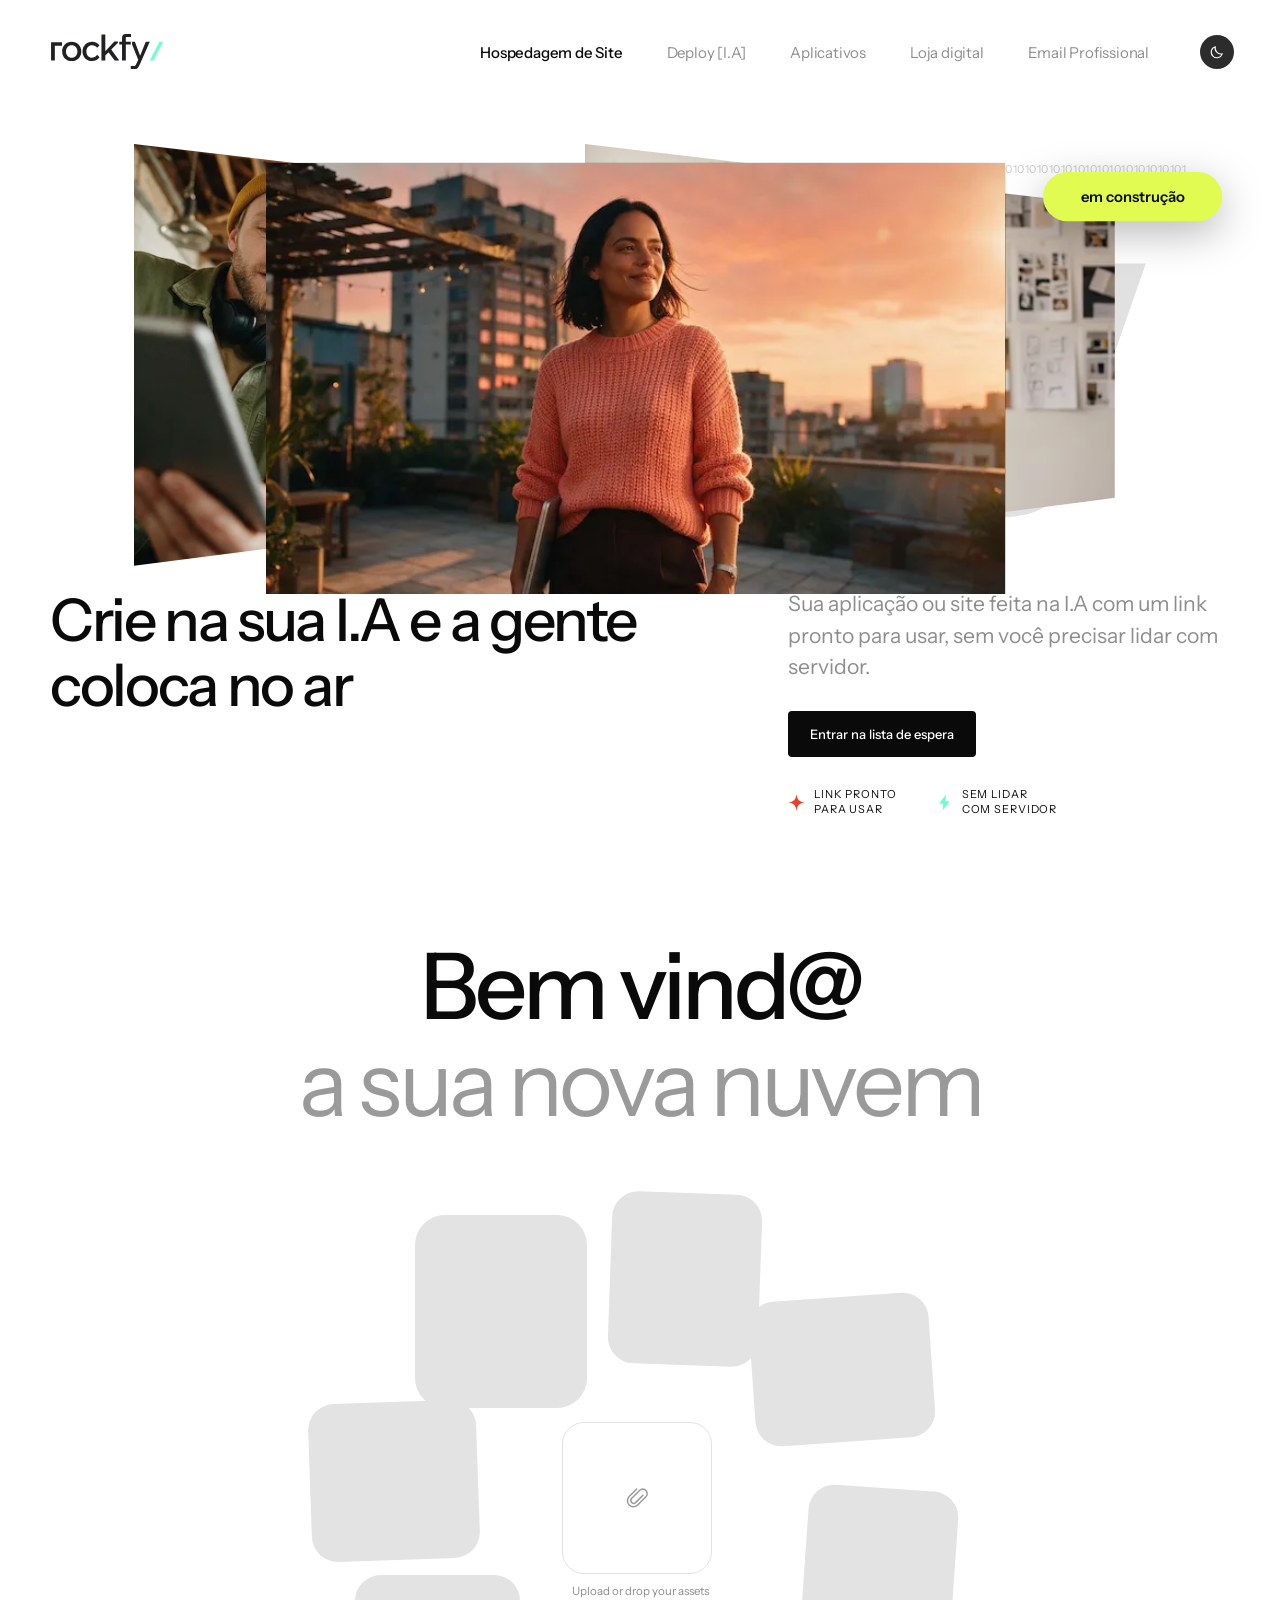
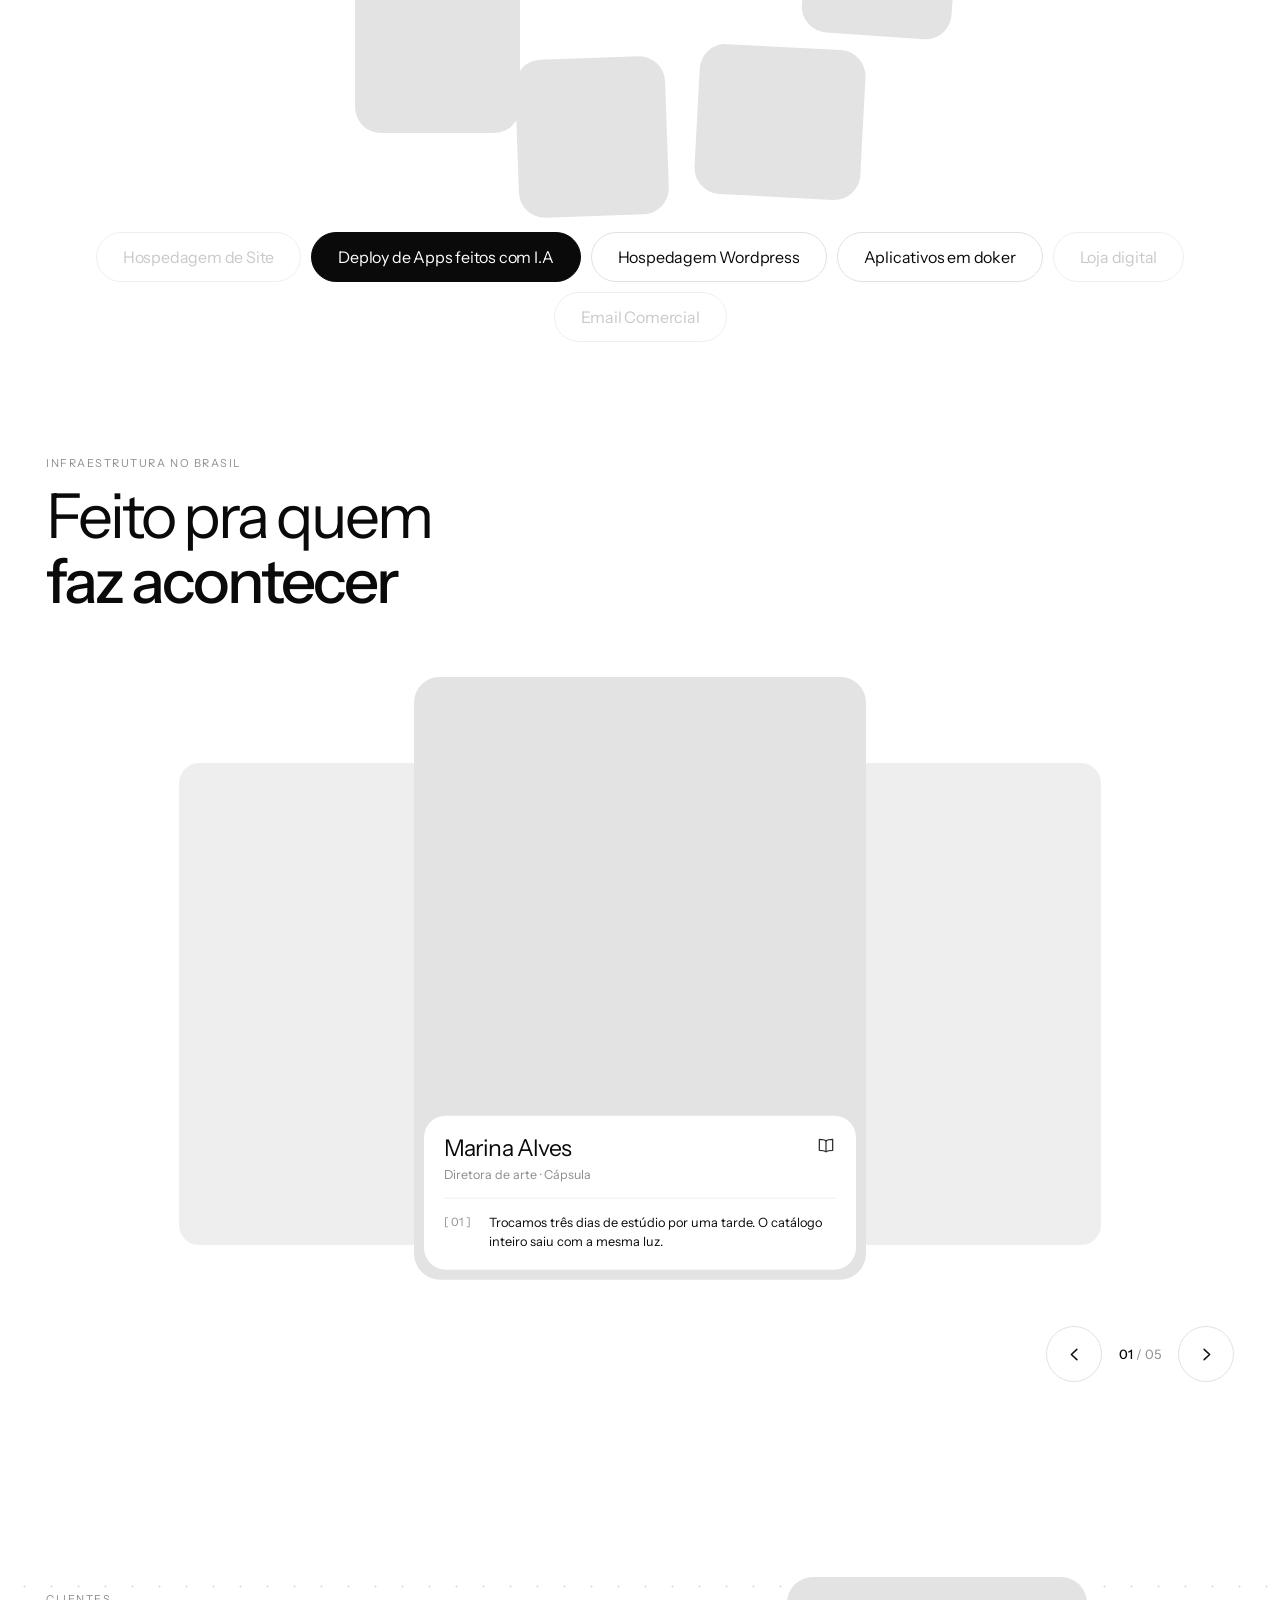
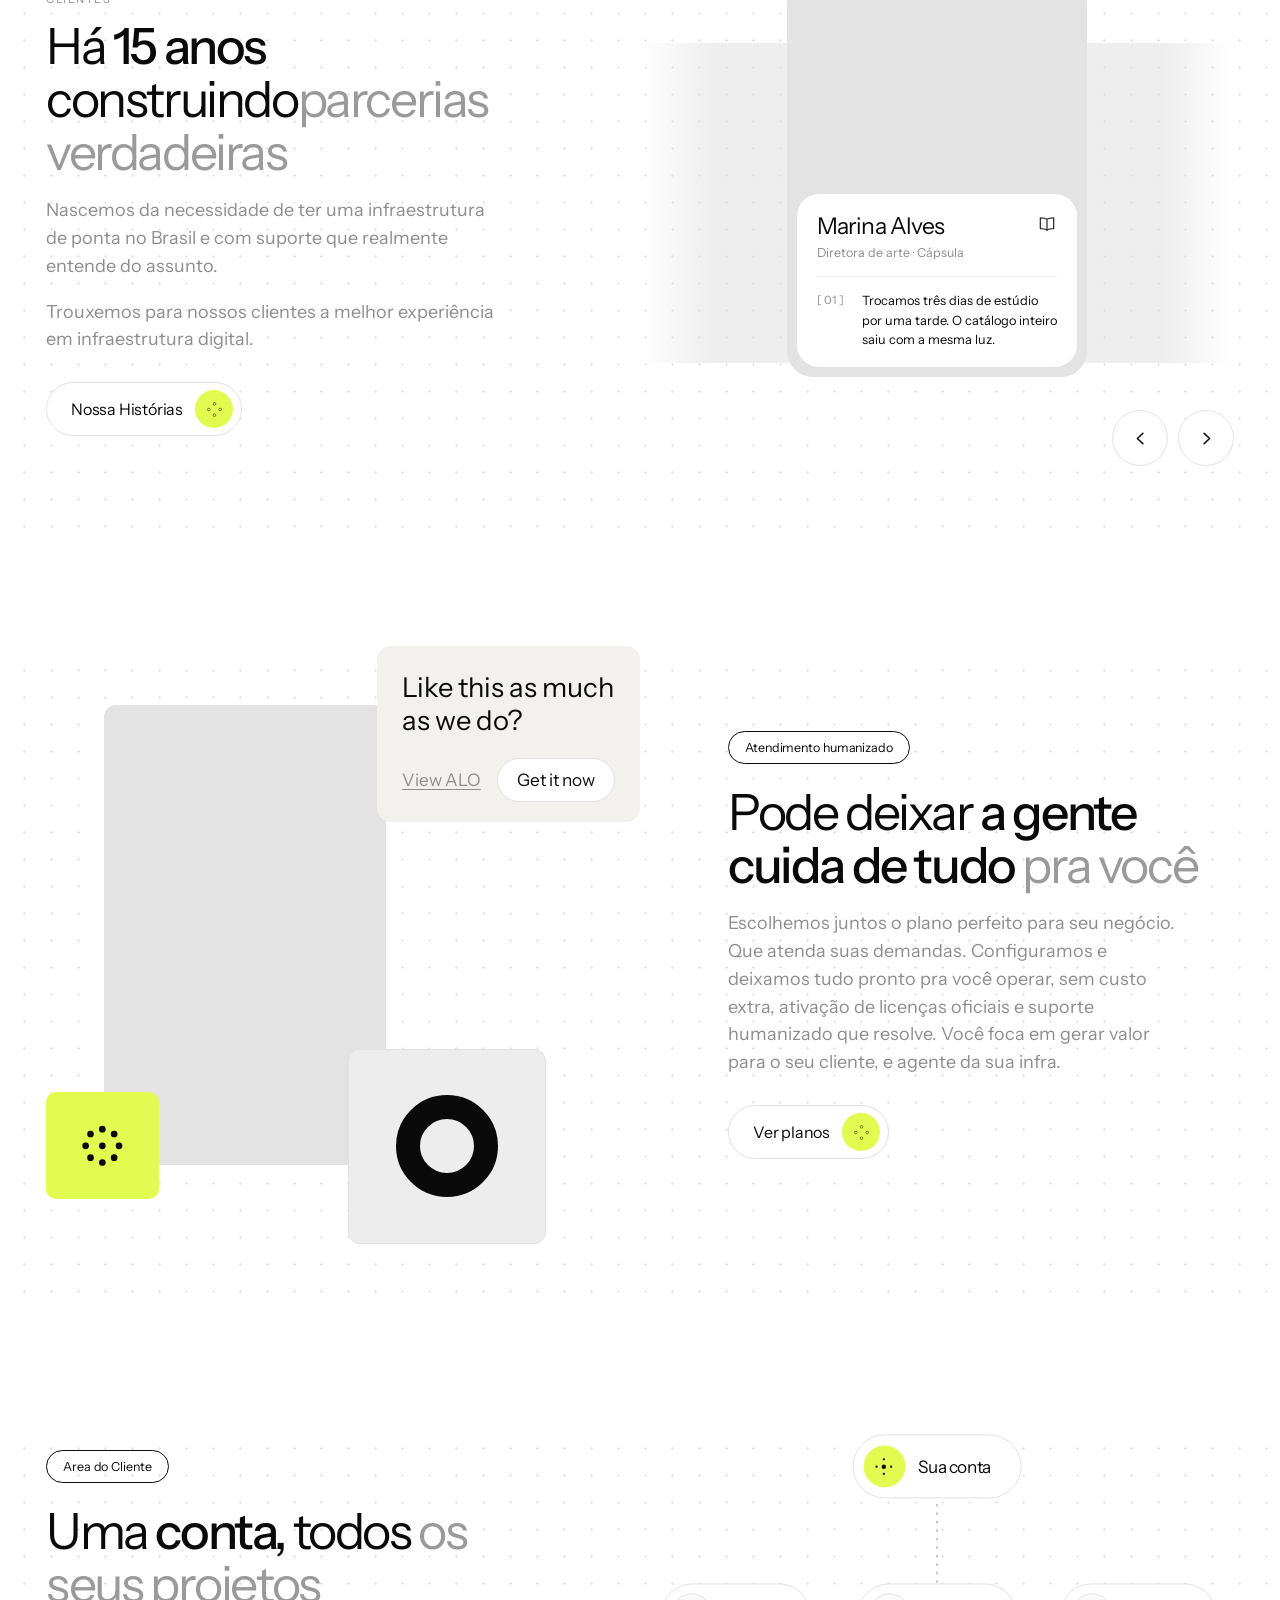
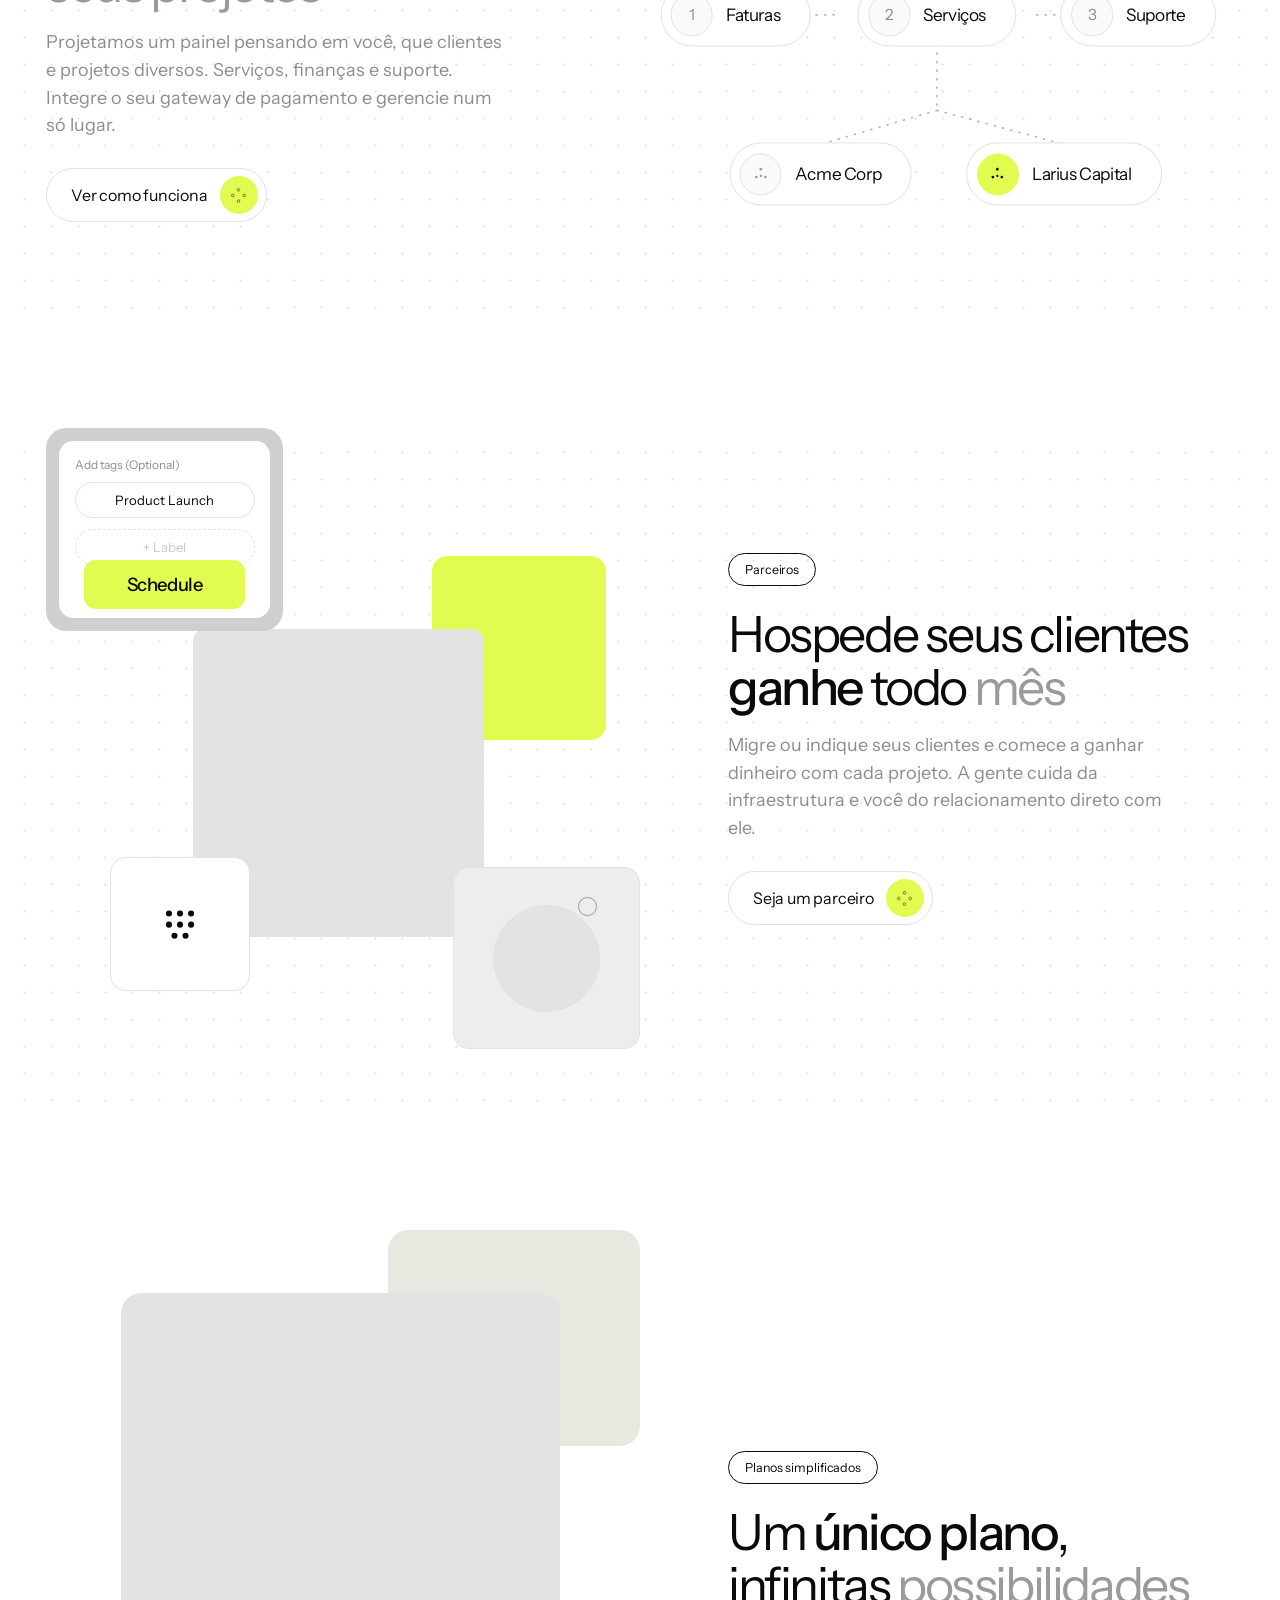
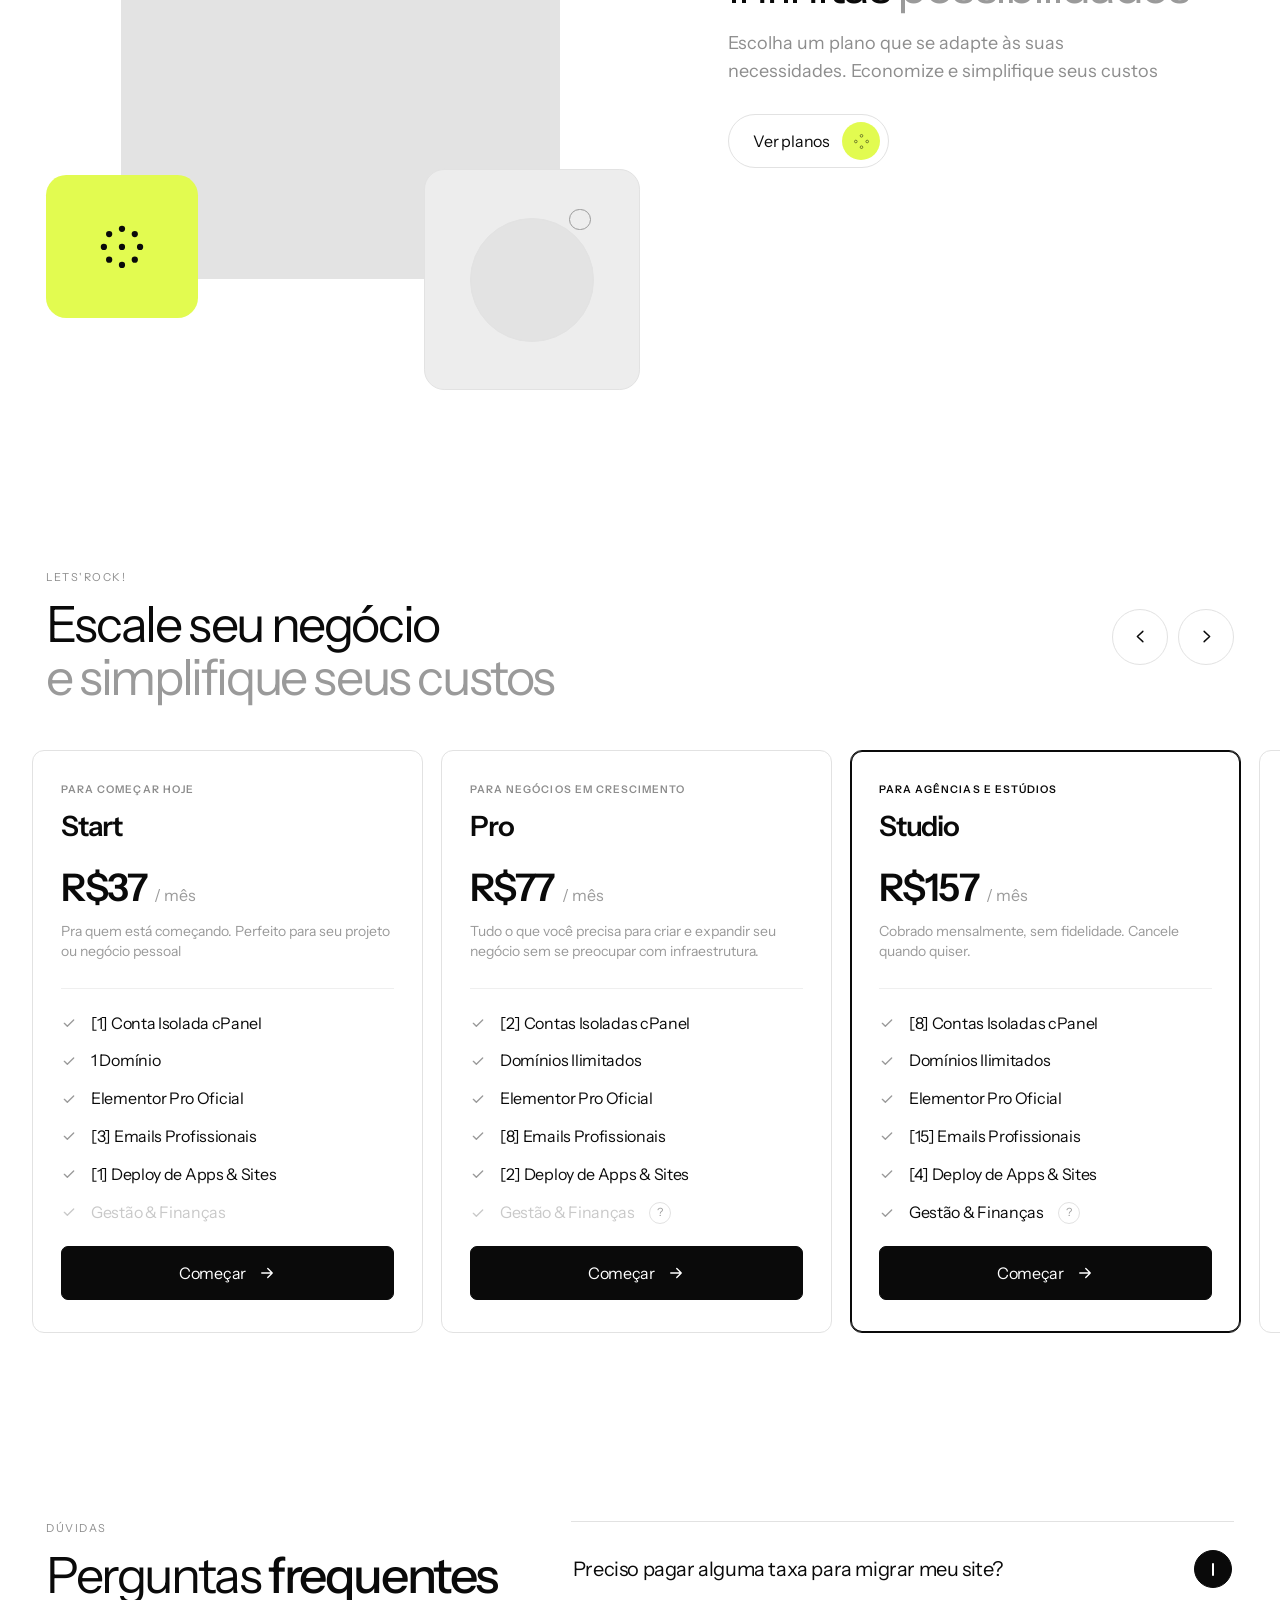
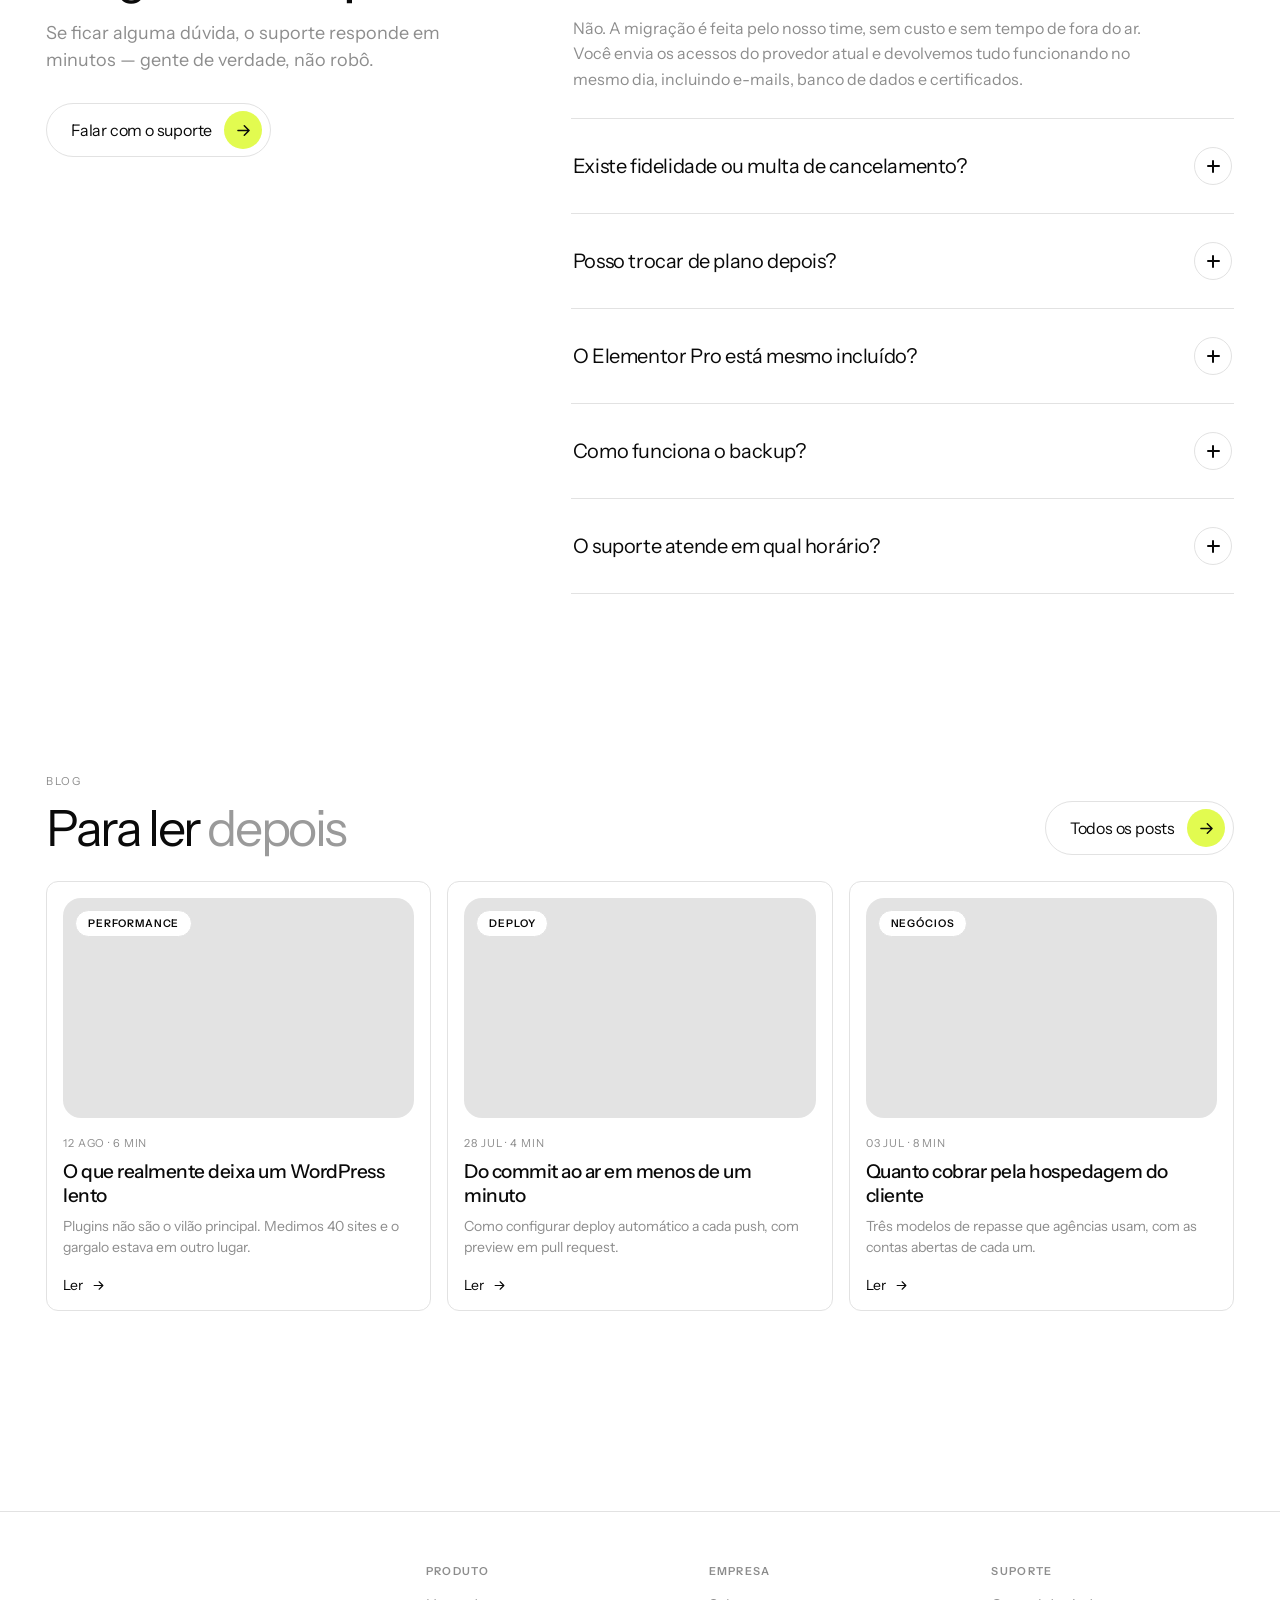
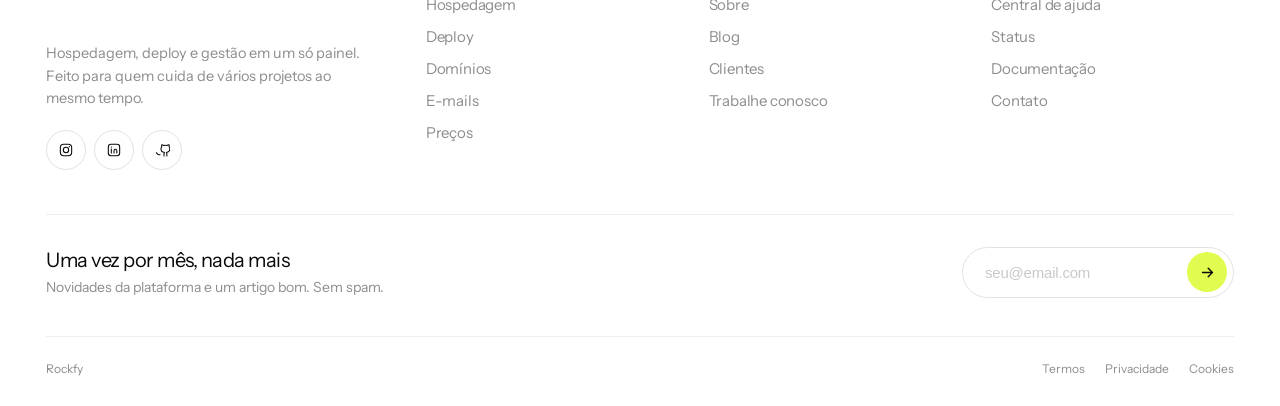
==== commit 34b2b963: "continous deployment" ====
--- a/index.html
+++ b/index.html
@@ -32,11 +32,22 @@
       <a href="#">Email Profissional</a>
     </nav>
     <nav class="nav">
-      <button class="burger" aria-label="Menu"><span></span><span></span></button>
-      <span class="label">Menu</span>
+      <button class="burger" id="menuBtn" aria-label="Abrir menu" aria-expanded="false" aria-controls="mobileMenu"><span></span><span></span></button>
+      <span class="label" id="menuLabel">Menu</span>
     </nav>
     <button class="moon" id="themeBtn" aria-label="Alternar tema"><svg viewBox="0 0 24 24"><path d="M20 14.5A8.5 8.5 0 0 1 9.5 4a8.5 8.5 0 1 0 10.5 10.5Z" stroke-width="1.6" stroke-linejoin="round"/></svg></button>
   </header>
+
+  <!-- ══════ MENU MOBILE ══════ -->
+  <div class="mmenu" id="mobileMenu" hidden>
+    <nav class="mmenu__nav" aria-label="Menu principal">
+      <a href="#">Hospedagem de Site</a>
+      <a href="#">Deploy [I.A]</a>
+      <a href="#">Aplicativos</a>
+      <a href="#">Loja digital</a>
+      <a href="#">Email Profissional</a>
+    </nav>
+  </div>
 <main id="main-content">
 <!-- ══════ HERO DEPLOY ══════ -->
   <section class="deploy-hero" aria-labelledby="deploy-title">
@@ -142,7 +153,7 @@
 
   <!-- ══════ 5 · DATA GRID ══════ -->
   <section class="section dotted">
-    <div class="split">
+    <div class="split split--cta-last">
       <div>
         <span class="tagline">Area do Cliente</span>
         <h2 class="title">Uma <b>conta, </b>todos <em>os seus projetos</em></h2>
@@ -217,11 +228,11 @@
   <section class="section">
     <div class="split split--rev">
       <div>
-        <span class="tagline">Coleção</span>
-        <h2 class="title">O mesmo <b>look</b> em <em>todo lugar</em></h2>
-        <p class="para">Uma peça, quantos enquadramentos você precisar. Vertical para stories, quadrado para feed, aberto para campanha — sempre com a mesma direção de luz e a mesma pele.</p>
+        <span class="tagline">Planos simplificados</span>
+        <h2 class="title">Um <b>único plano</b>, infinitas <em>possibilidades</em></h2>
+        <p class="para">Escolha um plano que se adapte às suas necessidades. Economize e simplifique seus custos</p>
         <button class="cta">
-          Explorar formatos
+          Ver planos
           <span class="badge"><svg viewBox="0 0 40 40"><circle cx="20" cy="8" r="2.8"/><circle cx="32" cy="20" r="2.8"/><circle cx="20" cy="32" r="2.8"/><circle cx="8" cy="20" r="2.8"/></svg></span>
         </button>
       </div>
@@ -242,218 +253,27 @@
   </section>
 
 
-<!-- legacy script
-/* tema */
-const root=document.documentElement;
-root.setAttribute('data-theme', matchMedia('(prefers-color-scheme: dark)').matches?'dark':'light');
-themeBtn.onclick=()=>root.setAttribute('data-theme',root.getAttribute('data-theme')==='dark'?'light':'dark');
-
-/* hero Deploy */
-const deployCards=[...document.querySelectorAll('.deploy-card')];
-if(deployCards.length&&!matchMedia('(prefers-reduced-motion: reduce)').matches){
-  let deployIndex=0;
-  const deployTick=()=>{deployCards.forEach(card=>card.classList.remove('is-active'));deployCards[deployIndex].classList.add('is-active');deployIndex=(deployIndex+1)%deployCards.length};
-  deployTick();
-  setInterval(deployTick,2000);
-}
-
-/* chips */
-document.querySelectorAll('.chip').forEach(c=>c.onclick=()=>{
-  const on=c.getAttribute('aria-pressed')==='true';
-  document.querySelectorAll('.chip').forEach(x=>x.setAttribute('aria-pressed','false'));
-  c.setAttribute('aria-pressed',on?'false':'true');
-});
-
-/* ─────────── carrossel de depoimentos ─────────── */
-const DATA=[
-  {name:'Marina Alves',  role:'Diretora de arte · Cápsula',   quote:'Trocamos três dias de estúdio por uma tarde. O catálogo inteiro saiu com a mesma luz.'},
-  {name:'Rafael Costa',  role:'Head de e-commerce · Marévia', quote:'Subimos 240 peças e recebemos as campanhas prontas. A taxa de clique subiu 18%.'},
-  {name:'Helena Prado',  role:'Fotógrafa · Ateliê Norte',     quote:'Uso para testar direção antes de fotografar. Chego ao set já sabendo o que quero.'},
-  {name:'Bruno Tavares', role:'Produtor · Pixelaria',         quote:'O que era orçamento de produção virou orçamento de mídia. Mudou nossa conta.'},
-  {name:'Lucas Ferraz',  role:'Fundador · Lab Interno',       quote:'Nenhum modelo remarcado, nenhuma diária perdida. A coleção nova sai no mesmo dia.'}
-];
-const deck=document.getElementById('deck'), dots=document.getElementById('dots');
-const BOOK='<svg class="slide__mark" viewBox="0 0 24 24"><path d="M12 6.5S10 4.5 4 4.5v13c6 0 8 2 8 2s2-2 8-2v-13c-6 0-8 2-8 2Z" stroke-width="1.5" stroke-linejoin="round"/><path d="M12 6.5v13" stroke-width="1.5"/></svg>';
-
-deck.innerHTML=DATA.map((d,i)=>`
-  <article class="slide" data-i="${i}" aria-label="Depoimento ${i+1} de ${DATA.length}">
-    <div class="slide__photo">
-      <div class="slide__box">
-        ${BOOK}
-        <div class="slide__name">${d.name}</div>
-        <div class="slide__role">${d.role}</div>
-        <div class="slide__rule"></div>
-        <div class="slide__grid">
-          <span class="slide__idx">[ ${String(i+1).padStart(2,'0')} ]</span>
-          <p class="slide__quote">${d.quote}</p>
-        </div>
-      </div>
-    </div>
-  </article>`).join('');
-dots.innerHTML=DATA.map((_,i)=>`<button data-i="${i}" aria-label="Ir para ${i+1}"></button>`).join('');
-document.getElementById('tot').textContent=String(DATA.length).padStart(2,'0');
-
-const slides=[...deck.children];
-const clientDeck=document.getElementById('deckClients'), clientDots=document.getElementById('dotsClients');
-clientDeck.innerHTML=deck.innerHTML;
-clientDots.innerHTML=DATA.map((_,i)=>`<button data-i="${i}" aria-label="Ir para ${i+1}"></button>`).join('');
-const clientSlides=[...clientDeck.children];
-let index=0;
-function renderSlides(items, indicators){
-  const w=innerWidth, wide=w>=900, xtra=w>=1280?62:(wide?58:52), n=DATA.length;
-  items.forEach((s,i)=>{
-    let o=i-index;
-    if(o>n/2)o-=n; if(o<-n/2)o+=n;
-    const a=Math.abs(o);
-    s.style.transform=`translate(-50%,-50%) translateX(${o*xtra}%) translateY(${a*(wide?26:18)}px) scale(${a===0?1:(a===1?.8:.66)})`;
-    s.style.opacity=a===0?1:(a===1?.5:0);
-    s.style.zIndex=10-a;
-    s.style.pointerEvents=a>1?'none':'auto';
-    s.classList.toggle('is-active',a===0);
-  });
-  [...indicators.children].forEach((d,i)=>d.classList.toggle('is-on',i===index));
-}
-function render(){
-  renderSlides(slides,dots);
-  renderSlides(clientSlides,clientDots);
-  document.getElementById('cur').textContent=String(index+1).padStart(2,'0');
-}
-const go=i=>{index=(i+DATA.length)%DATA.length;render()};
-next.onclick=()=>go(index+1);
-prev.onclick=()=>go(index-1);
-nextEmbedded.onclick=()=>go(index+1);
-prevEmbedded.onclick=()=>go(index-1);
-slides.forEach(s=>s.onclick=()=>{if(!s.classList.contains('is-active'))go(+s.dataset.i)});
-[...dots.children].forEach(d=>d.onclick=()=>go(+d.dataset.i));
- [...clientDots.children].forEach(d=>d.onclick=()=>go(+d.dataset.i));
-addEventListener('keydown',e=>{if(e.key==='ArrowRight')go(index+1);if(e.key==='ArrowLeft')go(index-1)});
-let x0=null;
-deck.addEventListener('pointerdown',e=>x0=e.clientX);
-addEventListener('pointerup',e=>{if(x0===null)return;const dx=e.clientX-x0;x0=null;if(Math.abs(dx)>44)go(index+(dx<0?1:-1))});
-addEventListener('resize',render);
-render();
-let voicesTimer=setInterval(()=>go(index+1),5000);
-document.querySelectorAll('.voices__controls,.deck').forEach(element=>{
-  element.addEventListener('mouseenter',()=>clearInterval(voicesTimer));
-  element.addEventListener('mouseleave',()=>{clearInterval(voicesTimer);voicesTimer=setInterval(()=>go(index+1),5000)});
-});
-end legacy script -->
 <section class="section">
     <div class="head">
       <div>
-        <p class="eyebrow">Planos</p>
-        <h2 class="title">lets'Rock! <em>Escolha o tamanho da sua operação</em></h2>
+        <p class="eyebrow">lets'Rock!</p>
+        <h2 class="title">Escale seu negócio <em><br>e simplifique seus custos</em></h2>
       </div>
       <div class="nav-arrows">
-        <button class="arrowbtn" id="prev" aria-label="Anterior">
+        <button class="arrowbtn" id="plansPrev" aria-label="Anterior">
           <svg viewBox="0 0 24 24"><path d="M15 5.5 8 12l7 6.5" stroke-width="1.8" stroke-linecap="round" stroke-linejoin="round"/></svg>
         </button>
-        <button class="arrowbtn" id="next" aria-label="Próximo">
+        <button class="arrowbtn" id="plansNext" aria-label="Próximo">
           <svg viewBox="0 0 24 24"><path d="m9 5.5 7 6.5-7 6.5" stroke-width="1.8" stroke-linecap="round" stroke-linejoin="round"/></svg>
         </button>
       </div>
     </div>
 
     <div class="rail" id="rail"></div>
-    <div class="dots" id="dots"></div>
-  </section>
-
-
-<!-- legacy script
-const root=document.documentElement;
-root.setAttribute('data-theme', matchMedia('(prefers-color-scheme: dark)').matches?'dark':'light');
-themeBtn.onclick=()=>root.setAttribute('data-theme',root.getAttribute('data-theme')==='dark'?'light':'dark');
-
-/* ─────────── planos ─────────── */
-const PLANS=[
-  {tag:'Para começar hoje', name:'Start', price:'R$57',
-   note:'Pra quem está começando. Perfeito para seu projeto ou negócio pessoal',
-   items:[['[1]','Conta Isolada cPanel'],[null,'1 Domínio'],[null,'Elementor Pro Oficial'],[null,'2GB SSD / conta'],[null,'1GB Ram / conta'],['[3]','Emails Profissionais'],['[1]','Deploy de Apps & Sites'],[null,'Gestão & Finanças',false]]},
-
-  {tag:'Para negócios em crescimento', name:'Pro', price:'R$157', featured:true,
-   note:'Tudo o que você precisa para criar e expandir seu negócio sem se preocupar com infraestrutura.',
-   items:[['[5]','Contas Isoladas cPanel'],[null,'Domínios Ilimitados'],[null,'Elementor Pro Oficial'],[null,'5GB SSD / conta'],[null,'4GB Ram / conta'],['[15]','Emails Profissionais'],['[5]','Deploy de Apps & Sites'],[null,'Gestão & Finanças',true,'Painel de receitas, despesas e cobrança recorrente.']]},
-
-  {tag:'Para agências e estúdios', name:'Studio', price:'R$349',
-   note:'Cobrado mensalmente, sem fidelidade. Cancele quando quiser.',
-   items:[['[15]','Contas Isoladas cPanel'],[null,'Domínios Ilimitados'],[null,'Elementor Pro Oficial'],[null,'20GB SSD / conta'],[null,'8GB Ram / conta'],['[50]','Emails Profissionais'],['[20]','Deploy de Apps & Sites'],[null,'Gestão & Finanças',true,'Inclui repasse para clientes e relatórios por projeto.']]},
-
-  {tag:'Para operações dedicadas', name:'Scale', price:'R$899',
-   note:'Cobrado mensalmente, sem fidelidade. Cancele quando quiser.',
-   items:[[null,'Contas Isoladas Ilimitadas'],[null,'Domínios Ilimitados'],[null,'Elementor Pro Oficial'],[null,'100GB SSD / conta'],[null,'16GB Ram / conta'],[null,'Emails Ilimitados'],[null,'Deploy Ilimitado'],[null,'Gestão & Finanças',true,'Multi-tenant, API aberta e suporte com SLA.']]}
-];
-
-const CHECK='<svg viewBox="0 0 24 24"><path d="m5 12.5 4.5 4.5L19 7.5" stroke-width="2" stroke-linecap="round" stroke-linejoin="round"/></svg>';
-const rail=document.getElementById('rail'), dots=document.getElementById('dots');
-const prevButton=document.getElementById('prev'), nextButton=document.getElementById('next');
-
-rail.innerHTML=PLANS.map(p=>`
-  <article class="plan${p.featured?' plan--featured':''}">
-    <span class="plan__tag">${p.tag}</span>
-    <h3 class="plan__name">${p.name}</h3>
-    <div class="plan__price"><b>${p.price}</b><span>/ mês</span></div>
-    <p class="plan__note">${p.note}</p>
-    <div class="plan__rule"></div>
-    <ul class="plan__list">
-      ${p.items.map(([n,label,on,hint])=>`
-        <li class="plan__item${on===false?' is-off':''}">
-          ${CHECK}
-          <span>${n?`<span class="num">${n}</span> `:''}${label}</span>
-          ${hint?`<span class="hint" title="${hint}">?</span>`:''}
-        </li>`).join('')}
-    </ul>
-    <button class="plan__cta">
-      Começar
-      <svg viewBox="0 0 24 24"><path d="M5 12h14m-6-6 6 6-6 6" stroke-width="1.8" stroke-linecap="round" stroke-linejoin="round"/></svg>
-    </button>
-  </article>`).join('');
-
-dots.innerHTML=PLANS.map((_,i)=>`<button data-i="${i}" aria-label="Plano ${i+1}"></button>`).join('');
-
-/* ─── navegação ─── */
-const step=()=>{
-  const card=rail.querySelector('.plan');
-  return card.getBoundingClientRect().width + parseFloat(getComputedStyle(rail).gap);
-};
-const maxScroll=()=>rail.scrollWidth-rail.clientWidth;
-
-function sync(){
-  const i=Math.round(rail.scrollLeft/step());
-  [...dots.children].forEach((d,k)=>d.classList.toggle('is-on',k===i));
-  prev.disabled=rail.scrollLeft<=2;
-  next.disabled=rail.scrollLeft>=maxScroll()-2;
-}
-const goTo=i=>rail.scrollTo({left:i*step(),behavior:'smooth'});
-next.onclick=()=>rail.scrollBy({left:step(),behavior:'smooth'});
-prev.onclick=()=>rail.scrollBy({left:-step(),behavior:'smooth'});
-[...dots.children].forEach(d=>d.onclick=()=>goTo(+d.dataset.i));
-rail.addEventListener('scroll',sync,{passive:true});
-addEventListener('resize',sync);
-
-/* ─── arrastar ─── */
-let down=false,startX=0,startLeft=0,moved=false;
-rail.addEventListener('pointerdown',e=>{
-  down=true;moved=false;startX=e.clientX;startLeft=rail.scrollLeft;
-  rail.setPointerCapture(e.pointerId);
-});
-rail.addEventListener('pointermove',e=>{
-  if(!down)return;
-  const dx=e.clientX-startX;
-  if(!moved&&Math.abs(dx)>5){moved=true;rail.classList.add('is-dragging')}
-  if(moved)rail.scrollLeft=startLeft-dx;
-});
-const release=()=>{
-  if(!down)return; down=false;
-  if(moved){
-    rail.classList.remove('is-dragging');
-    goTo(Math.round(rail.scrollLeft/step()));   // encaixa no card mais próximo
-  }
-};
-rail.addEventListener('pointerup',release);
-rail.addEventListener('pointercancel',release);
-
-sync();
-end legacy script -->
+    <div class="dots" id="plansDots"></div>
+  </section>
+
+
 <!-- ══════ FAQ ══════ -->
   <section class="section faq">
     <div>
@@ -644,71 +464,6 @@
     </div>
   </footer>
 
-<!-- legacy script
-const root=document.documentElement;
-root.setAttribute('data-theme', matchMedia('(prefers-color-scheme: dark)').matches?'dark':'light');
-themeBtn.onclick=()=>root.setAttribute('data-theme',root.getAttribute('data-theme')==='dark'?'light':'dark');
-
-/* acordeão — abrir um fecha os outros */
-const items=[...document.querySelectorAll('.acc__item')];
-items.forEach(item=>{
-  const btn=item.querySelector('.acc__btn');
-  btn.onclick=()=>{
-    const open=item.classList.contains('is-open');
-    items.forEach(i=>{
-      i.classList.remove('is-open');
-      i.querySelector('.acc__btn').setAttribute('aria-expanded','false');
-    });
-    if(!open){
-      item.classList.add('is-open');
-      btn.setAttribute('aria-expanded','true');
-    }
-  };
-});
-
-/* ─── posts: arrastar e encaixar ─── */
-(function(){
-  const rail=document.querySelector('.posts');
-  const dots=document.getElementById('postDots');
-  if(!rail||!dots)return;
-
-  const cards=[...rail.children];
-  dots.innerHTML=cards.map((_,i)=>`<button data-i="${i}" aria-label="Post ${i+1}"></button>`).join('');
-
-  const step=()=>cards[0].getBoundingClientRect().width+parseFloat(getComputedStyle(rail).gap);
-  const sync=()=>{
-    const i=Math.round(rail.scrollLeft/step());
-    [...dots.children].forEach((d,k)=>d.classList.toggle('is-on',k===i));
-  };
-  const goTo=i=>rail.scrollTo({left:i*step(),behavior:'smooth'});
-  [...dots.children].forEach(d=>d.onclick=()=>goTo(+d.dataset.i));
-  rail.addEventListener('scroll',sync,{passive:true});
-  addEventListener('resize',sync);
-
-  let down=false,startX=0,startLeft=0,moved=false;
-  rail.addEventListener('pointerdown',e=>{
-    if(innerWidth>=900)return;
-    down=true;moved=false;startX=e.clientX;startLeft=rail.scrollLeft;
-    rail.setPointerCapture(e.pointerId);
-  });
-  rail.addEventListener('pointermove',e=>{
-    if(!down)return;
-    const dx=e.clientX-startX;
-    if(!moved&&Math.abs(dx)>5){moved=true;rail.classList.add('is-dragging')}
-    if(moved)rail.scrollLeft=startLeft-dx;
-  });
-  const release=()=>{
-    if(!down)return; down=false;
-    if(moved){rail.classList.remove('is-dragging');goTo(Math.round(rail.scrollLeft/step()))}
-  };
-  rail.addEventListener('pointerup',release);
-  rail.addEventListener('pointercancel',release);
-  /* impede que o arrasto vire clique no link */
-  cards.forEach(c=>c.addEventListener('click',e=>{if(moved)e.preventDefault()}));
-
-  sync();
-})();
-end legacy script -->
 </main>
 </div>
 <script src="scripts.js" defer></script>
--- a/styles.css
+++ b/styles.css
@@ -15,10 +15,11 @@
   --t:.22s cubic-bezier(.4,0,.2,1);
   --slide:.62s cubic-bezier(.32,.72,.28,1);
   --pad:22px;
-  --gutter:22px;
+  --gutter:clamp(16px,4vw,64px);
   --max:1440px;
-}
-@media (min-width:900px){:root{--gutter:clamp(24px,4vw,64px);--max:1440px}}
+  --gap:14px;
+}
+@media (min-width:900px){:root{--gutter:46px;--max:1180px;--gap:18px}}
 html[data-theme="dark"]{
   --ink:#f2f2f2; --on-ink:#0a0a0a;
   --gray-600:#8a8a8a; --gray-500:#7c7c7c; --gray-300:#5a5a5a;
@@ -39,7 +40,7 @@
 }
 html[data-theme="dark"] body{background:#000}
 button{font-family:inherit;color:inherit}
-a{color:inherit}
+a{color:inherit;text-decoration:none}
 
 .screen{
   width:100%;max-width:var(--max);margin:0 auto;background:transparent;
@@ -54,21 +55,21 @@
   content:"";position:absolute;inset:0 calc(var(--gutter)*-1);
   background-image:radial-gradient(var(--dot) 1.2px,transparent 1.2px);
   background-size:27px 27px;background-position:11px 11px;pointer-events:none;
+  opacity:.45;
 }
 .dotted > *{position:relative}
 
 /* ══════════════════════════════════════════════════════════
    3. HEADER
    ══════════════════════════════════════════════════════════ */
-.top{display:flex;align-items:flex-start;justify-content:space-between;gap:14px}
-.logo{width:124px;height:64px;flex:none;color:var(--ink)}
+.top{display:flex;align-items:center;justify-content:space-between;gap:14px;position:relative;z-index:90}
+.logo{width:120px;height:44px;flex:none;color:var(--ink)}
 .logo svg{display:none}
 .logo img{width:100%;height:100%;display:block;object-fit:contain}
 .logo .fg{fill:currentColor}.logo .bg{fill:var(--surface)}
 .topnav{display:none}
 @media (min-width:900px){
-  .top{align-items:center}
-  .logo{width:124px;height:64px}
+  .logo{width:120px;height:44px}
   .topnav{display:flex;align-items:center;gap:6px;margin-left:auto;margin-right:18px}
   .topnav a{
     padding:11px 18px;border-radius:var(--r-pill);border:1.4px solid transparent;
@@ -79,18 +80,35 @@
   .nav .burger,.nav .label{display:none}
   .nav{padding:9px}
 }
-.nav{display:flex;align-items:center;gap:14px;background:var(--ink);border-radius:var(--r-pill);padding:9px 9px 9px 20px;height:52px;margin-top:8px}
-@media (min-width:900px){.nav{margin-top:0}}
-.burger{display:flex;flex-direction:column;gap:5px;width:22px;background:none;border:0;cursor:pointer;padding:0}
-.burger span{display:block;height:1.6px;background:var(--on-ink);border-radius:2px;width:100%}
+.nav{display:flex;align-items:center;gap:12px;background:var(--ink);border-radius:var(--r-pill);padding:0 20px;height:48px;margin-left:auto;cursor:pointer}
+@media (min-width:900px){.nav{margin-left:0}}
+.burger{display:flex;flex-direction:column;justify-content:center;gap:5px;width:22px;height:48px;background:none;border:0;cursor:pointer;padding:0;flex:none}
+.burger span{display:block;height:1.6px;background:var(--on-ink);border-radius:2px;width:100%;transition:transform var(--t),width var(--t)}
 .burger span:last-child{width:80%}
+.nav.is-open .burger span:first-child{transform:translateY(3.3px) rotate(45deg)}
+.nav.is-open .burger span:last-child{width:100%;transform:translateY(-3.3px) rotate(-45deg)}
 .nav .label{color:var(--on-ink);font-size:17px;letter-spacing:-.2px}
 .moon{width:34px;height:34px;border-radius:50%;background:#2c2c2c;display:grid;place-items:center;border:0;cursor:pointer;flex:none;transition:transform var(--t)}
 html[data-theme="dark"] .moon{background:#c9c9c9}
 .moon:hover{transform:rotate(-18deg)}
 .moon svg{width:16px;height:16px;stroke:var(--on-ink);fill:none}
-.top > .moon{margin-top:8px}
-@media (min-width:900px){.top > .moon{margin-top:0}}
+
+/* ── menu mobile ── */
+.mmenu[hidden]{display:none}
+.mmenu{
+  position:fixed;inset:0;z-index:80;background:var(--surface);
+  padding:96px var(--gutter) 40px;overflow-y:auto;
+  animation:mmenu-in .22s cubic-bezier(.4,0,.2,1);
+}
+@keyframes mmenu-in{from{opacity:0;transform:translateY(-10px)}to{opacity:1;transform:none}}
+.mmenu__nav{display:flex;flex-direction:column}
+.mmenu__nav a{
+  font-size:22px;letter-spacing:-.4px;color:var(--ink);
+  padding:18px 2px;border-bottom:1.4px solid var(--line-soft);
+}
+.mmenu__nav a:last-child{border-bottom:0}
+body.is-locked{overflow:hidden}
+@media (min-width:900px){.mmenu{display:none}}
 
 /* ══════════════════════════════════════════════════════════
    4. HERO · CATÁLOGO
@@ -142,6 +160,14 @@
 @media (min-width:900px){.section{margin-top:132px}}
 @media (min-width:1280px){.section{margin-top:168px}}
 .split{display:grid;gap:10px}
+@media (max-width:899px){
+  .split--cta-last > div:first-child{display:contents}
+  /* viram itens do grid: sem esticar os elementos que sao inline por natureza */
+  .split--cta-last > div:first-child > .tagline,
+  .split--cta-last > div:first-child > .eyebrow{justify-self:start}
+  .split--cta-last > div:first-child > .cta{order:2;justify-self:center;margin-top:28px}
+  .split--cta-last > .flow{order:1}
+}
 @media (min-width:900px){
   .split{grid-template-columns:minmax(0,.92fr) minmax(0,1.08fr);gap:64px;align-items:center}
   .split--rev > *:first-child{order:2}
@@ -157,8 +183,8 @@
 @media (min-width:900px){.title{font-size:50px;letter-spacing:-2.4px}}
 @media (min-width:1280px){.title{font-size:60px;letter-spacing:-3px;max-width:12ch}}
 @media (max-width:370px){.title{font-size:32px;letter-spacing:-1.4px}}
-.para{font-size:15px;line-height:1.55;color:var(--gray-600);margin-top:20px;max-width:36ch}
-@media (min-width:900px){.para{font-size:16.5px;margin-top:24px;max-width:44ch}}
+.para{font-size:18px;line-height:1.55;color:var(--gray-600);margin-top:20px;max-width:36ch}
+@media (min-width:900px){.para{margin-top:24px;max-width:44ch}}
 
 .cta{
   display:inline-flex;align-items:center;gap:12px;margin-top:30px;
@@ -381,64 +407,6 @@
 
 
 
-/* ════════════════════ TOKENS ════════════════════ */
-:root{
-  --ink:#0a0a0a; --on-ink:#fff;
-  --gray-600:#8d8d8d; --gray-500:#9a9a9a; --gray-300:#c9c9c9;
-  --line:#e2e2e2; --line-soft:#efefef;
-  --surface:#fff; --panel:#fafafa;
-  --accent:#e2fb50; --on-accent:#0a0a0a;
-  --r-md:18px; --r-lg:26px; --r-xl:32px; --r-pill:999px;
-  --font:"Instrument Sans","Helvetica Neue",Helvetica,Arial,sans-serif;
-  --t:.22s cubic-bezier(.4,0,.2,1);
-  --gutter:clamp(16px,4vw,64px); --max:1440px; --gap:14px;
-}
-@media (min-width:900px){:root{--gutter:46px;--max:1180px;--gap:18px}}
-@media (min-width:1440px){:root{--gutter:64px;--max:1340px}}
-html[data-theme="dark"]{
-  --ink:#f2f2f2; --on-ink:#0a0a0a;
-  --gray-600:#8a8a8a; --gray-500:#7c7c7c; --gray-300:#5a5a5a;
-  --line:#2a2a2a; --line-soft:#232323;
-  --surface:#111; --panel:#191919;
-}
-*{box-sizing:border-box;margin:0;padding:0;-webkit-tap-highlight-color:transparent}
-body{
-  background:var(--surface);color:var(--ink);font-family:var(--font);
-  -webkit-font-smoothing:antialiased;display:flex;justify-content:center;
-  transition:background .25s,color .25s;
-}
-html[data-theme="dark"] body{background:#000}
-button{font-family:inherit;color:inherit}
-
-.screen{
-  width:100%;max-width:var(--max);margin:0 auto;background:transparent;
-  padding:22px var(--gutter) 0;position:relative;overflow:hidden;transition:background .25s;
-}
-@media (min-width:900px){
-  .screen{padding-top:30px}
-}
-
-/* ── header ── */
-.top{display:flex;align-items:flex-start;justify-content:space-between;gap:14px}
-@media (min-width:900px){.top{align-items:center}}
-.logo{width:74px;height:74px;flex:none;color:var(--ink)}
-@media (min-width:900px){.logo{width:64px;height:64px}}
-.logo svg{display:none}
-.logo img{width:100%;height:100%;display:block;object-fit:contain}
-.logo .fg{fill:currentColor}.logo .bg{fill:var(--surface)}
-.nav{display:flex;align-items:center;gap:14px;background:var(--ink);border-radius:var(--r-pill);padding:9px 9px 9px 20px;height:52px;margin-top:8px}
-@media (min-width:900px){.nav{margin-top:0}}
-.burger{display:flex;flex-direction:column;gap:5px;width:22px;background:none;border:0;cursor:pointer;padding:0}
-.burger span{display:block;height:1.6px;background:var(--on-ink);border-radius:2px;width:100%}
-.burger span:last-child{width:80%}
-.nav .label{color:var(--on-ink);font-size:17px;letter-spacing:-.2px}
-.moon{width:34px;height:34px;border-radius:50%;background:#2c2c2c;display:grid;place-items:center;border:0;cursor:pointer;flex:none;transition:transform var(--t)}
-html[data-theme="dark"] .moon{background:#c9c9c9}
-.moon:hover{transform:rotate(-18deg)}
-.moon svg{width:16px;height:16px;stroke:var(--on-ink);fill:none}
-.top > .moon{margin-top:8px}
-@media (min-width:900px){.top > .moon{margin-top:0}}
-
 /* ════════════════════ SEÇÃO ════════════════════ */
 .section{margin-top:76px;padding-bottom:70px}
 @media (min-width:900px){.section{margin-top:112px}}
@@ -507,7 +475,18 @@
   display:grid;place-items:center;font-size:11px;color:var(--gray-500);
   flex:none;cursor:help;transition:border-color var(--t);
 }
-.hint:hover{border-color:var(--ink);color:var(--ink)}
+.hint:hover,.hint.is-on{border-color:var(--ink);color:var(--ink)}
+
+/* tooltip flutuante — fica fora do .rail para nao ser cortado pelo overflow */
+.tip{
+  position:fixed;z-index:200;max-width:250px;
+  background:var(--ink);color:var(--on-ink);
+  font-size:13px;line-height:1.45;letter-spacing:-.1px;
+  padding:10px 12px;border-radius:10px;
+  pointer-events:none;opacity:0;transform:translateY(4px);
+  transition:opacity .16s var(--t),transform .16s var(--t);
+}
+.tip.is-on{opacity:1;transform:none}
 
 .plan__price{display:flex;align-items:baseline;gap:8px;margin-top:24px}
 .plan__price b{font-size:38px;font-weight:600;letter-spacing:-1.5px}
@@ -537,65 +516,6 @@
 .foot .rule{flex:1;height:1px;background:var(--line-soft);margin:0 14px}
 
 
-
-/* ════════════════════ TOKENS ════════════════════ */
-:root{
-  --ink:#0a0a0a; --on-ink:#fff;
-  --gray-600:#8d8d8d; --gray-500:#9a9a9a; --gray-300:#c9c9c9;
-  --line:#e2e2e2; --line-soft:#efefef; --ph:#e3e3e3;
-  --surface:#fff; --panel:#fafafa;
-  --accent:#e2fb50; --on-accent:#0a0a0a;
-  --r-sm:12px; --r-md:18px; --r-lg:26px; --r-xl:32px; --r-pill:999px;
-  --font:"Instrument Sans","Helvetica Neue",Helvetica,Arial,sans-serif;
-  --t:.22s cubic-bezier(.4,0,.2,1);
-  --gutter:clamp(16px,4vw,64px); --max:1440px;
-}
-@media (min-width:900px){:root{--gutter:46px;--max:1180px}}
-@media (min-width:1440px){:root{--gutter:64px;--max:1340px}}
-html[data-theme="dark"]{
-  --ink:#f2f2f2; --on-ink:#0a0a0a;
-  --gray-600:#8a8a8a; --gray-500:#7c7c7c; --gray-300:#5a5a5a;
-  --line:#2a2a2a; --line-soft:#232323; --ph:#232323;
-  --surface:#111; --panel:#191919;
-}
-*{box-sizing:border-box;margin:0;padding:0;-webkit-tap-highlight-color:transparent}
-body{
-  background:var(--surface);color:var(--ink);font-family:var(--font);
-  -webkit-font-smoothing:antialiased;display:flex;justify-content:center;
-  transition:background .25s,color .25s;
-}
-html[data-theme="dark"] body{background:#000}
-button{font-family:inherit;color:inherit}
-a{color:inherit;text-decoration:none}
-
-.screen{
-  width:100%;max-width:var(--max);margin:0 auto;background:transparent;
-  padding:22px var(--gutter) 0;position:relative;overflow:hidden;transition:background .25s;
-}
-@media (min-width:900px){
-  .screen{padding-top:30px}
-}
-
-/* ── header ── */
-.top{display:flex;align-items:flex-start;justify-content:space-between;gap:14px}
-@media (min-width:900px){.top{align-items:center}}
-.logo{width:74px;height:74px;flex:none;color:var(--ink)}
-@media (min-width:900px){.logo{width:64px;height:64px}}
-.logo svg{display:none}
-.logo img{width:100%;height:100%;display:block;object-fit:contain}
-.logo .fg{fill:currentColor}.logo .bg{fill:var(--surface)}
-.nav{display:flex;align-items:center;gap:14px;background:var(--ink);border-radius:var(--r-pill);padding:9px 9px 9px 20px;height:52px;margin-top:8px}
-@media (min-width:900px){.nav{margin-top:0}}
-.burger{display:flex;flex-direction:column;gap:5px;width:22px;background:none;border:0;cursor:pointer;padding:0}
-.burger span{display:block;height:1.6px;background:var(--on-ink);border-radius:2px;width:100%}
-.burger span:last-child{width:80%}
-.nav .label{color:var(--on-ink);font-size:17px;letter-spacing:-.2px}
-.moon{width:34px;height:34px;border-radius:50%;background:#2c2c2c;display:grid;place-items:center;border:0;cursor:pointer;flex:none;transition:transform var(--t)}
-html[data-theme="dark"] .moon{background:#c9c9c9}
-.moon:hover{transform:rotate(-18deg)}
-.moon svg{width:16px;height:16px;stroke:var(--on-ink);fill:none}
-.top > .moon{margin-top:8px}
-@media (min-width:900px){.top > .moon{margin-top:0}}
 
 /* ════════════════════ TIPOGRAFIA ════════════════════ */
 .section{margin-top:80px}
@@ -606,8 +526,7 @@
 .title em{font-style:normal;color:var(--gray-500)}
 @media (min-width:900px){.title{font-size:50px;letter-spacing:-2.4px}}
 @media (max-width:370px){.title{font-size:32px;letter-spacing:-1.4px}}
-.para{font-size:15px;line-height:1.55;color:var(--gray-600);margin-top:18px;max-width:38ch}
-@media (min-width:900px){.para{font-size:16.5px}}
+.para{font-size:18px;line-height:1.55;color:var(--gray-600);margin-top:18px;max-width:38ch}
 
 .cta{
   display:inline-flex;align-items:center;gap:12px;margin-top:28px;
@@ -674,7 +593,7 @@
 .post{
   flex:0 0 calc((100% - 16px) / 1.1);scroll-snap-align:start;
   display:flex;flex-direction:column;
-  border:1.4px solid var(--line);border-radius:var(--r-lg);
+  border:1.4px solid var(--line);border-radius:12px;
   padding:16px;transition:border-color var(--t),transform var(--t);
 }
 @media (min-width:600px){.post{flex-basis:calc((100% - 32px) / 2.1)}}
@@ -761,8 +680,7 @@
 body{background:var(--surface)}
 @media (min-width:900px){body{padding:0}.screen{padding-top:30px}}
 .logo img{display:block;width:100%;height:100%;object-fit:contain}.logo svg{display:none}
-.top>.moon{margin-top:8px}.top>.nav>.moon{display:none}
-@media (min-width:900px){.top>.moon{margin-top:0}.top>.nav{display:none}}
+.top>.nav>.moon{display:none}
+@media (min-width:900px){.top>.nav{display:none}}
 .rail,.posts{scroll-padding-left:32px}
 @media (max-width:899px){.rail,.posts{padding-left:calc(var(--gutter) + 16px);padding-right:calc(var(--gutter) + 16px)}}
-.section.dotted{background-image:radial-gradient(var(--dot) 1.2px,transparent 1.2px);background-size:27px 27px;background-position:11px 11px}
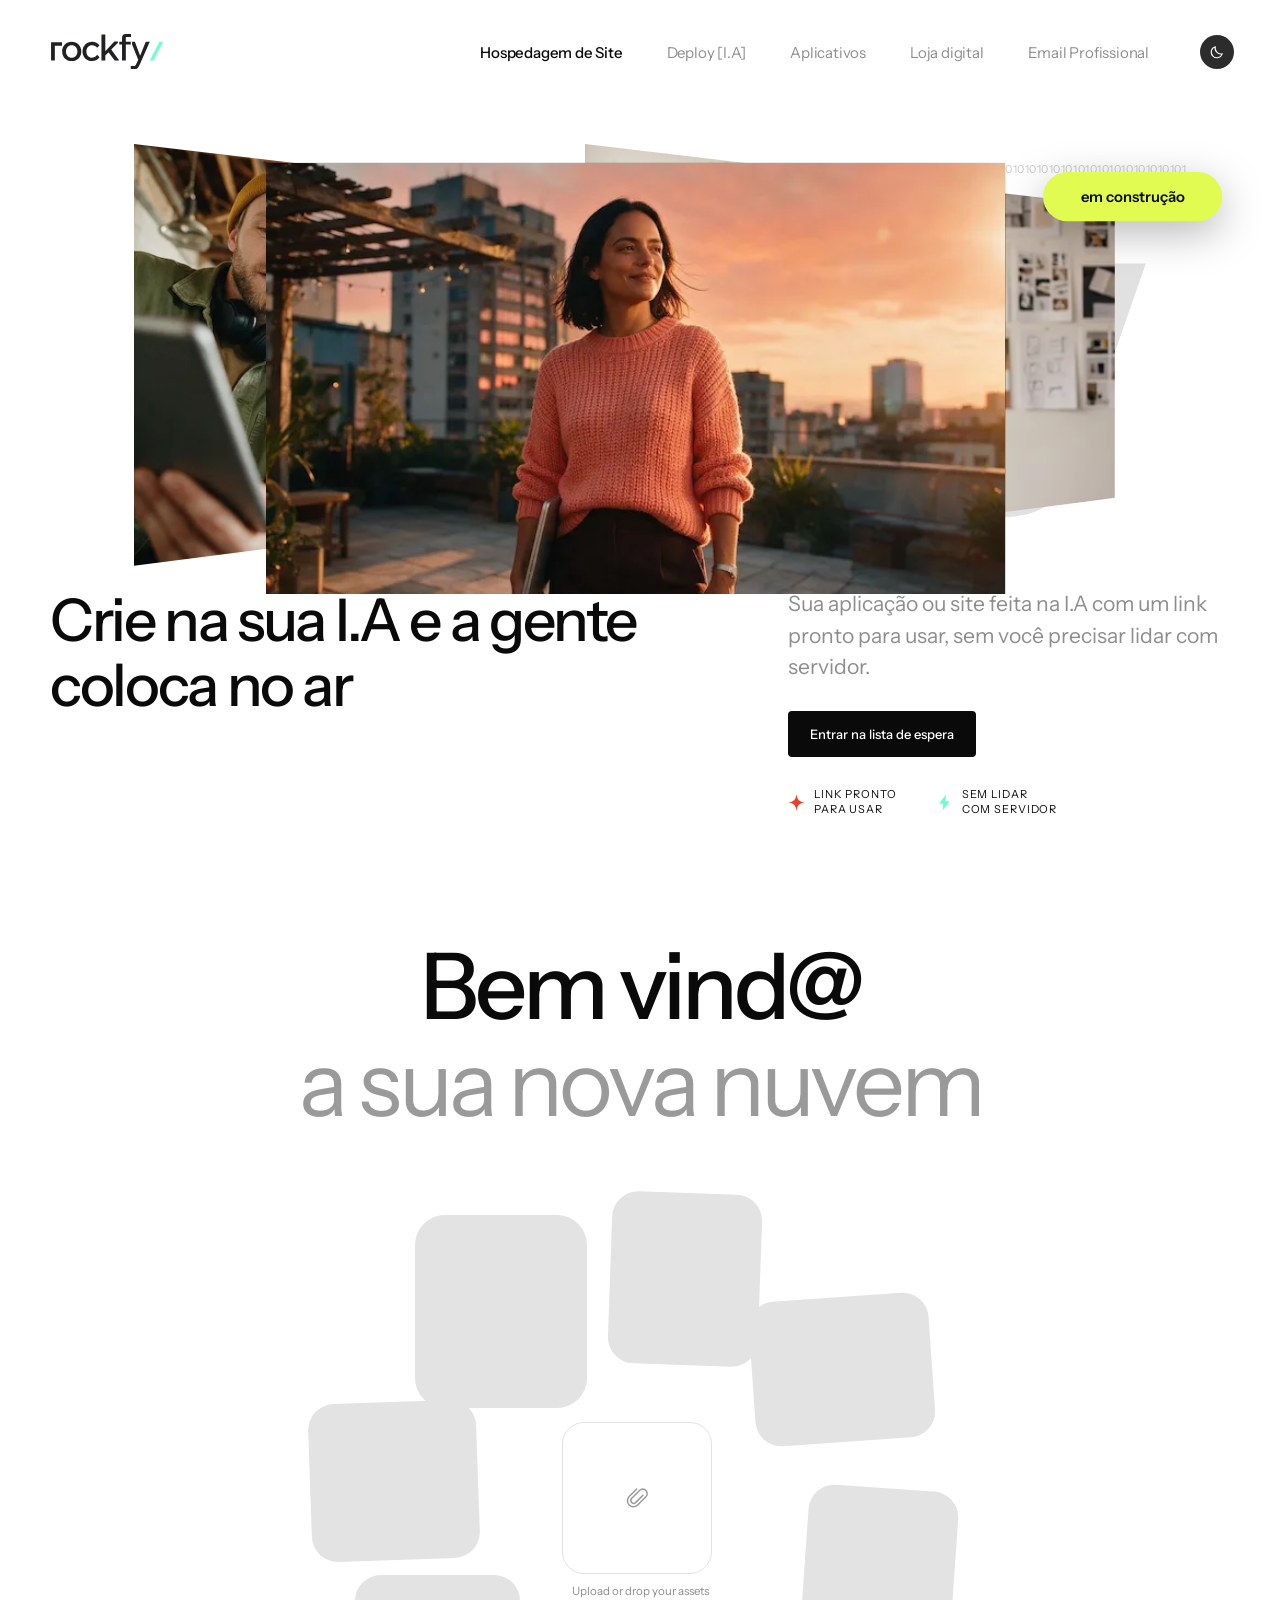
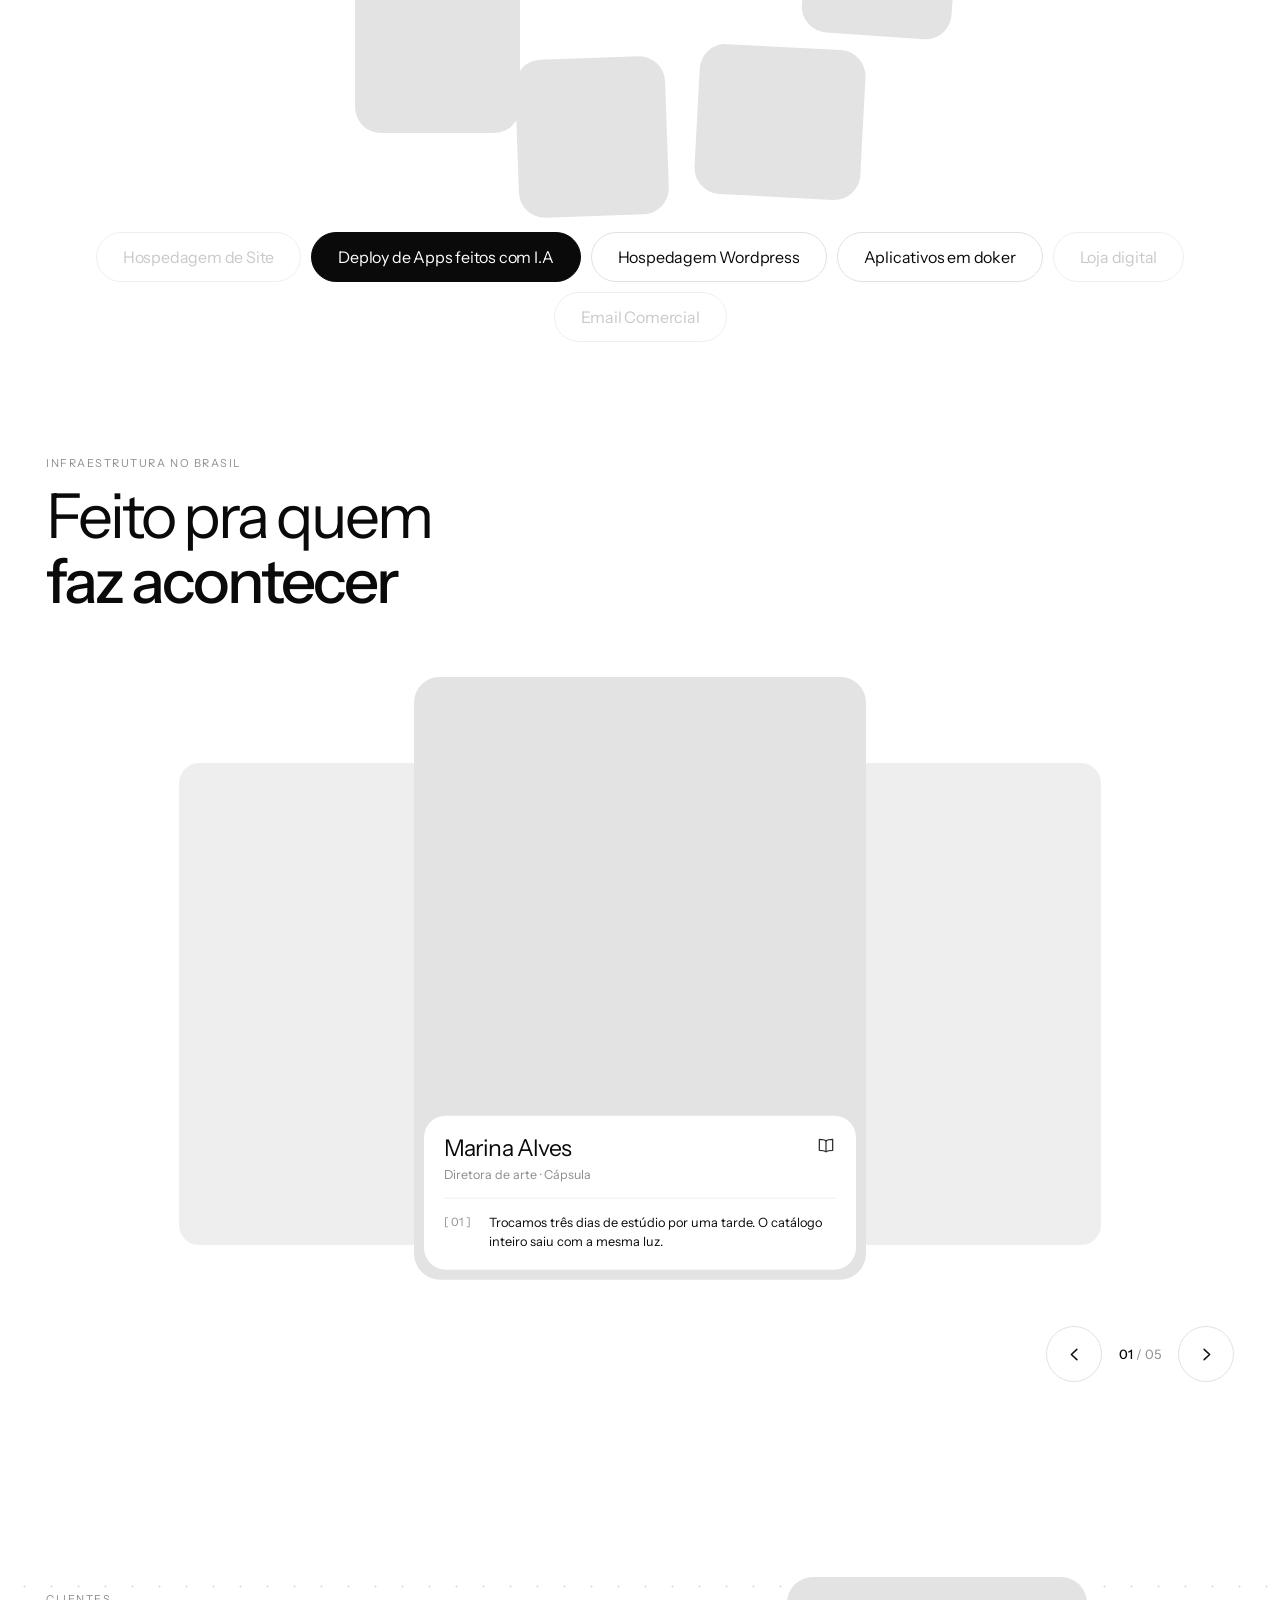
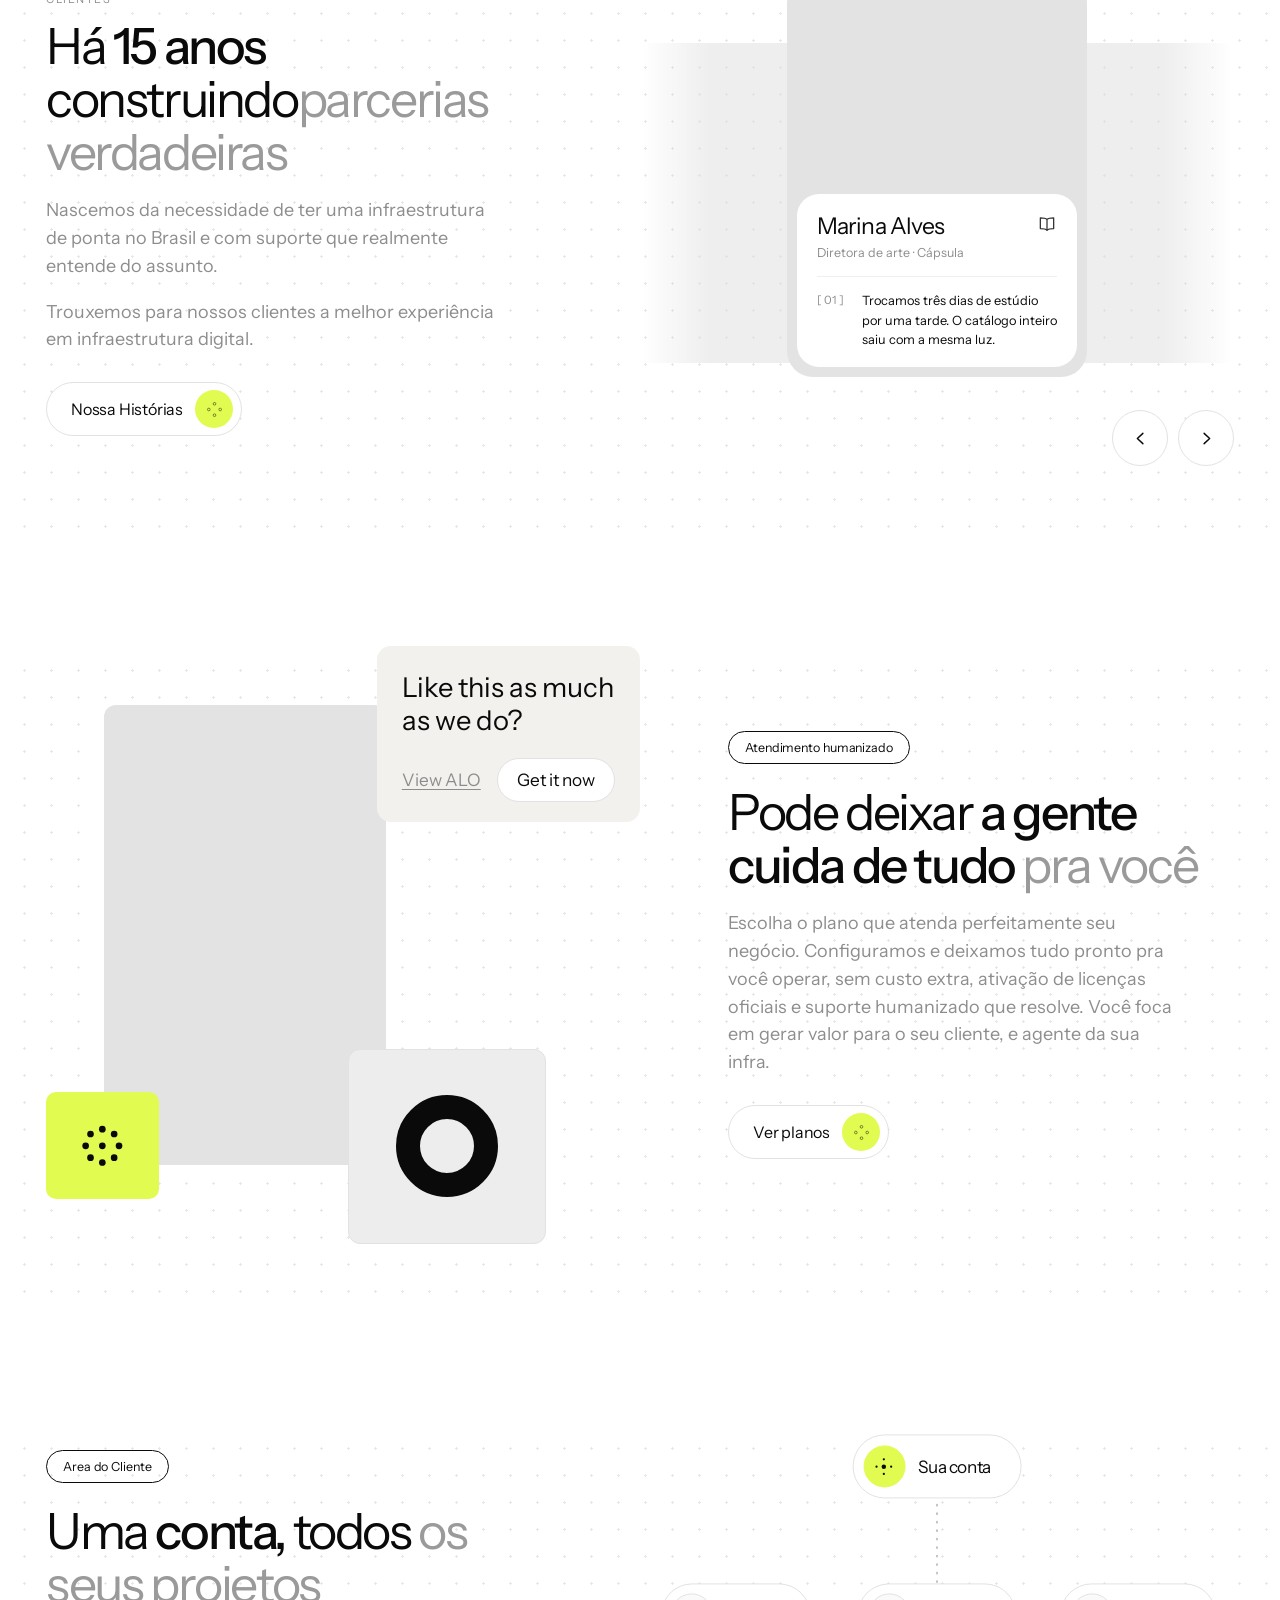
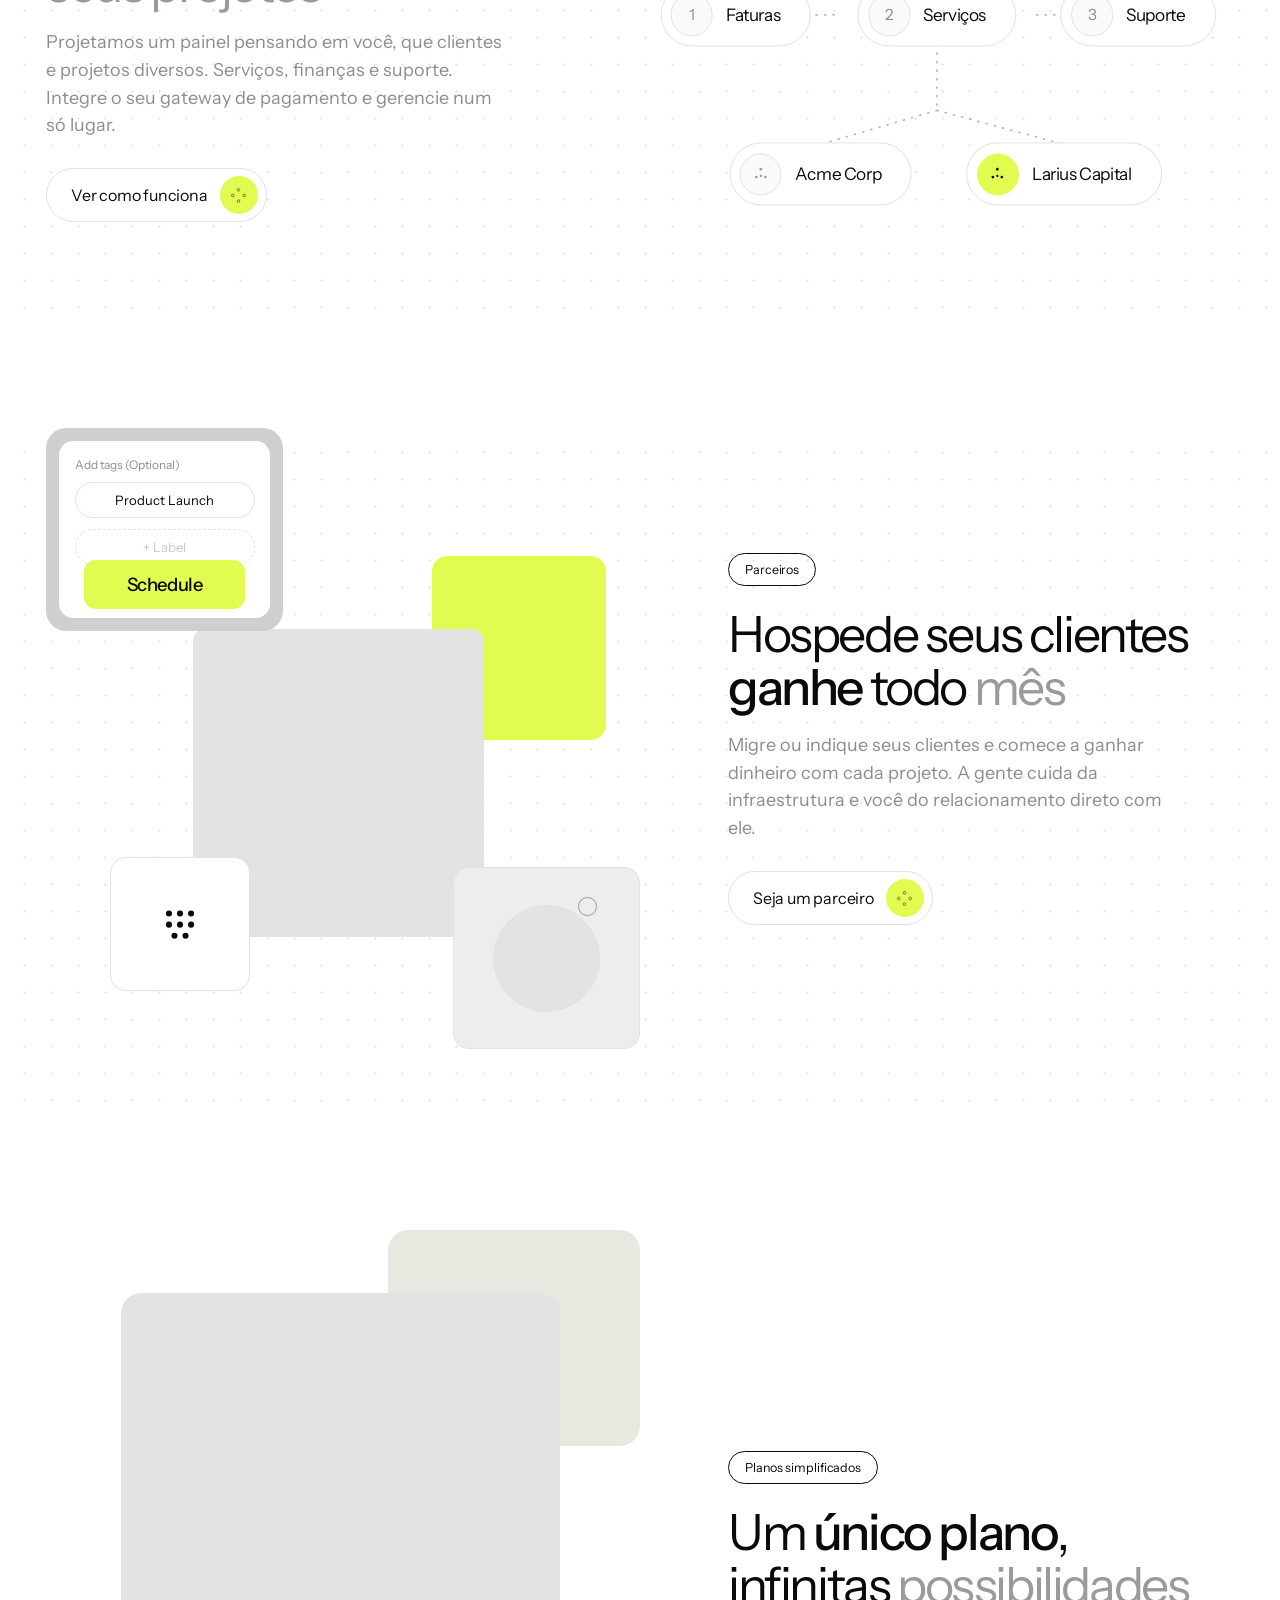
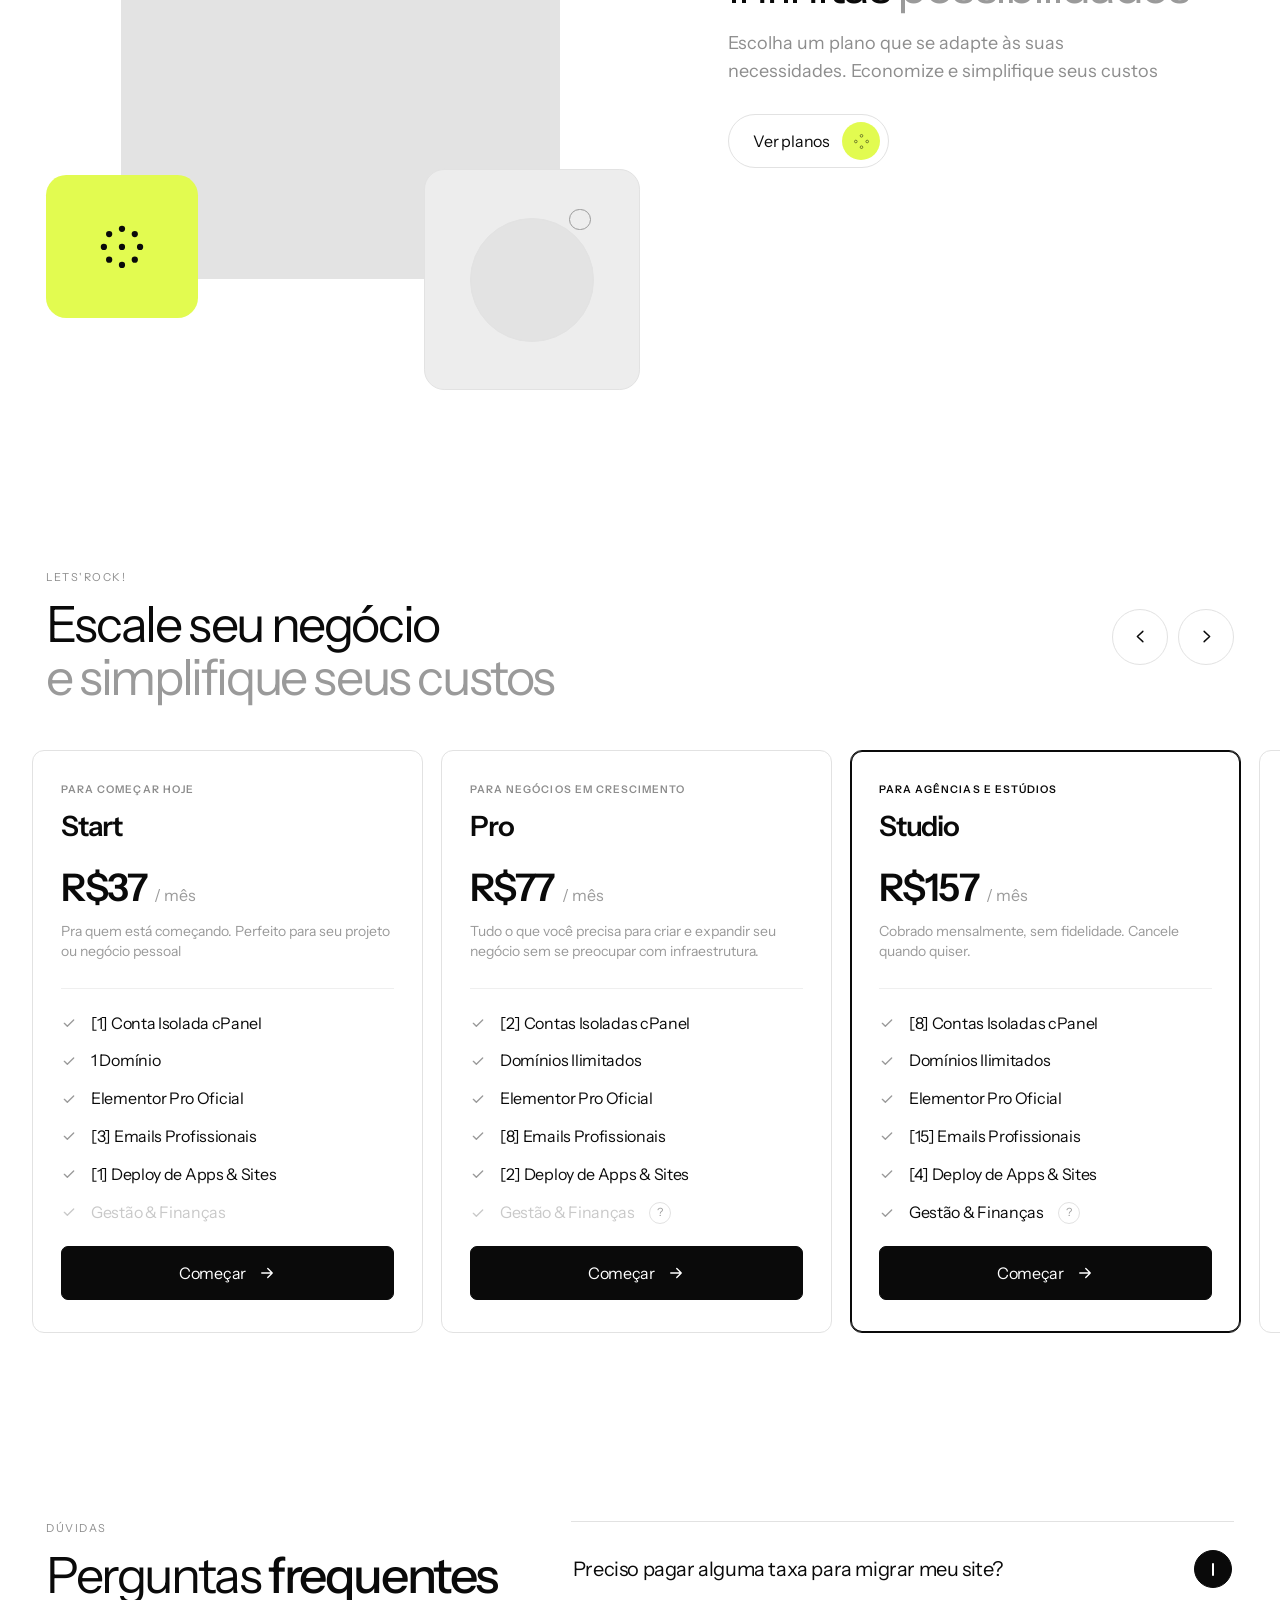
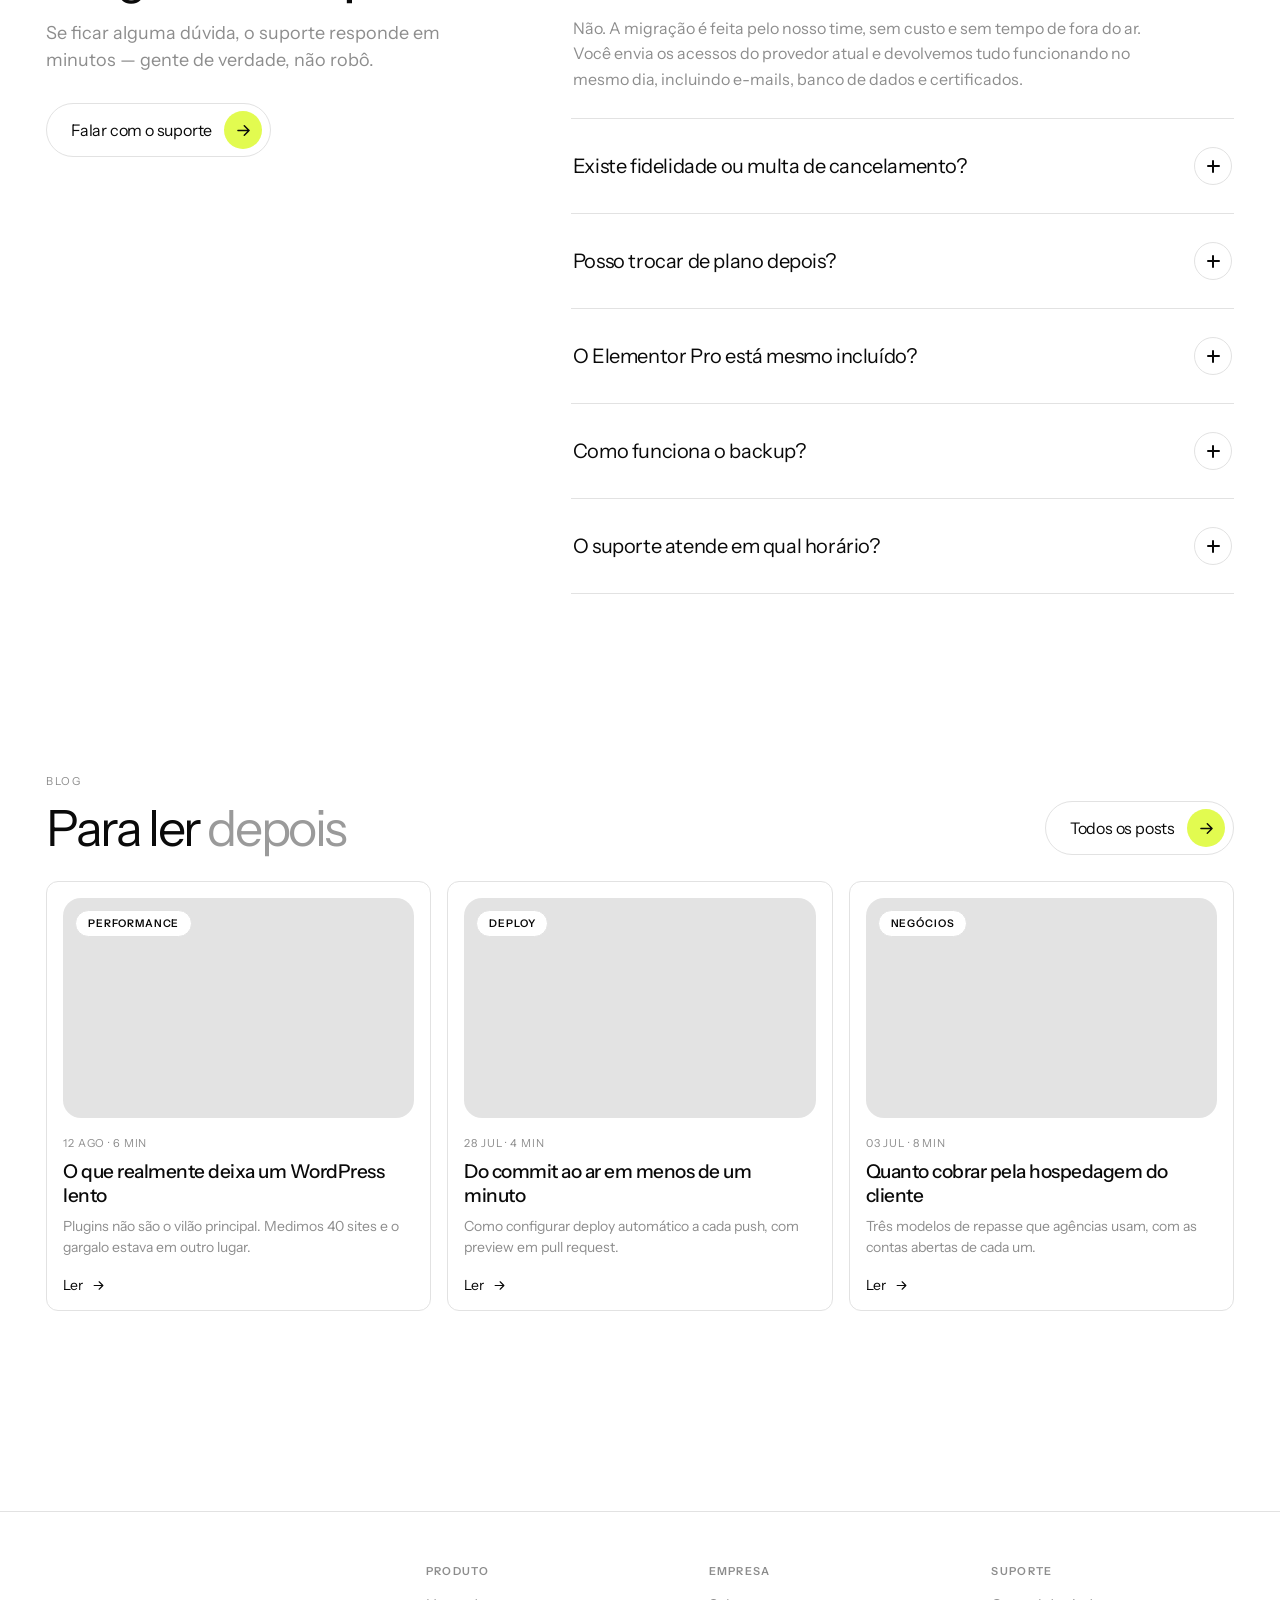
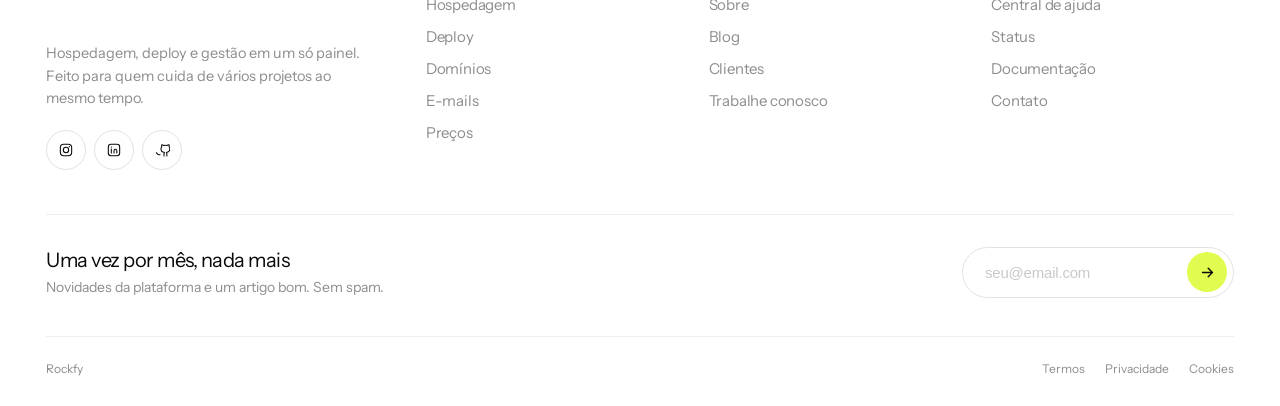
==== commit ceeba31a: "atualização de frases" ====
--- a/index.html
+++ b/index.html
@@ -123,7 +123,7 @@
       <div>
         <span class="tagline">Atendimento humanizado</span>
         <h2 class="title">Pode deixar <b>a gente cuida de tudo</b> <em>pra você</em></h2>
-        <p class="para">Escolhemos juntos o plano perfeito para seu negócio. Que atenda suas demandas. Configuramos e deixamos tudo pronto pra você operar, sem custo extra, ativação de licenças oficiais e suporte humanizado que resolve. Você foca em gerar valor para o seu cliente, e agente da sua infra.</p>
+        <p class="para">Escolha o plano que atenda perfeitamente seu negócio. Configuramos e deixamos tudo pronto pra você operar, sem custo extra, ativação de licenças oficiais e suporte humanizado que resolve. Você foca em gerar valor para o seu cliente, e agente da sua infra.</p>
         <button class="cta">
           Ver planos
           <span class="badge"><svg viewBox="0 0 40 40"><circle cx="20" cy="8" r="2.8"/><circle cx="32" cy="20" r="2.8"/><circle cx="20" cy="32" r="2.8"/><circle cx="8" cy="20" r="2.8"/></svg></span>
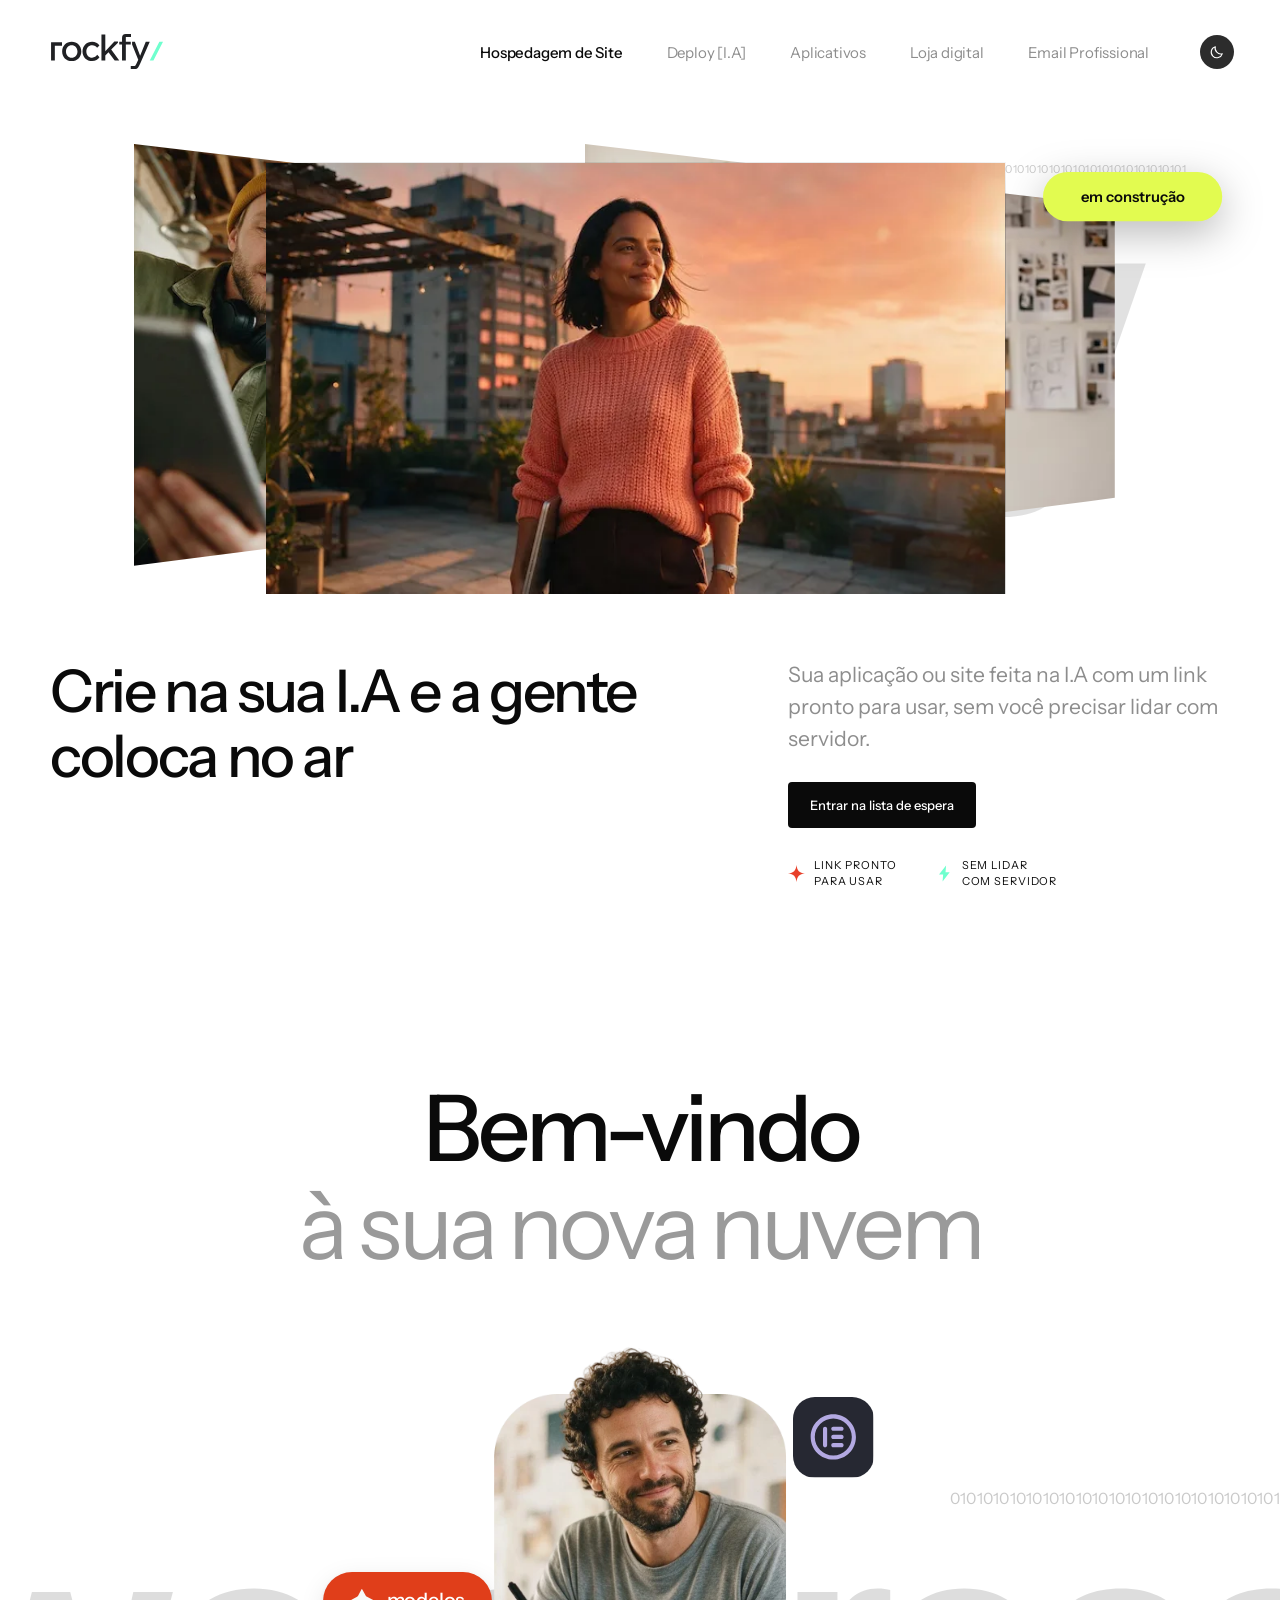
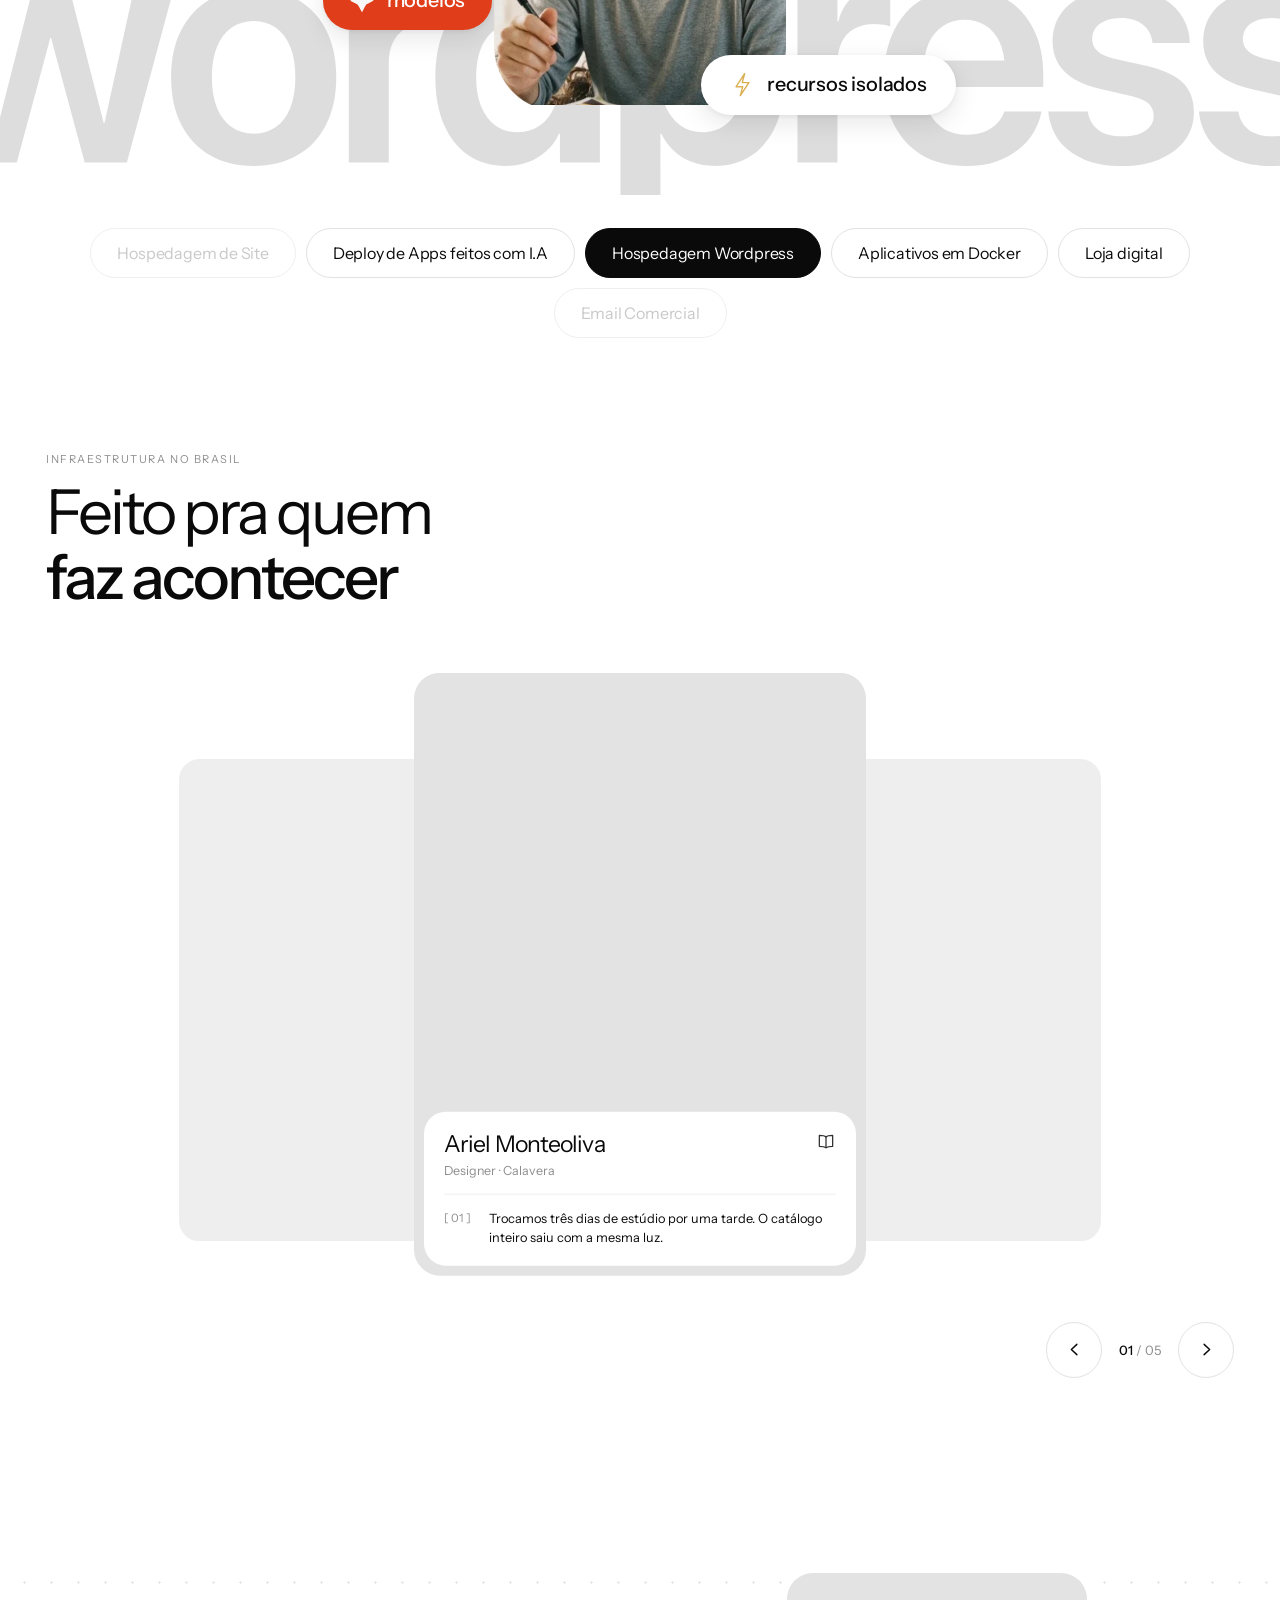
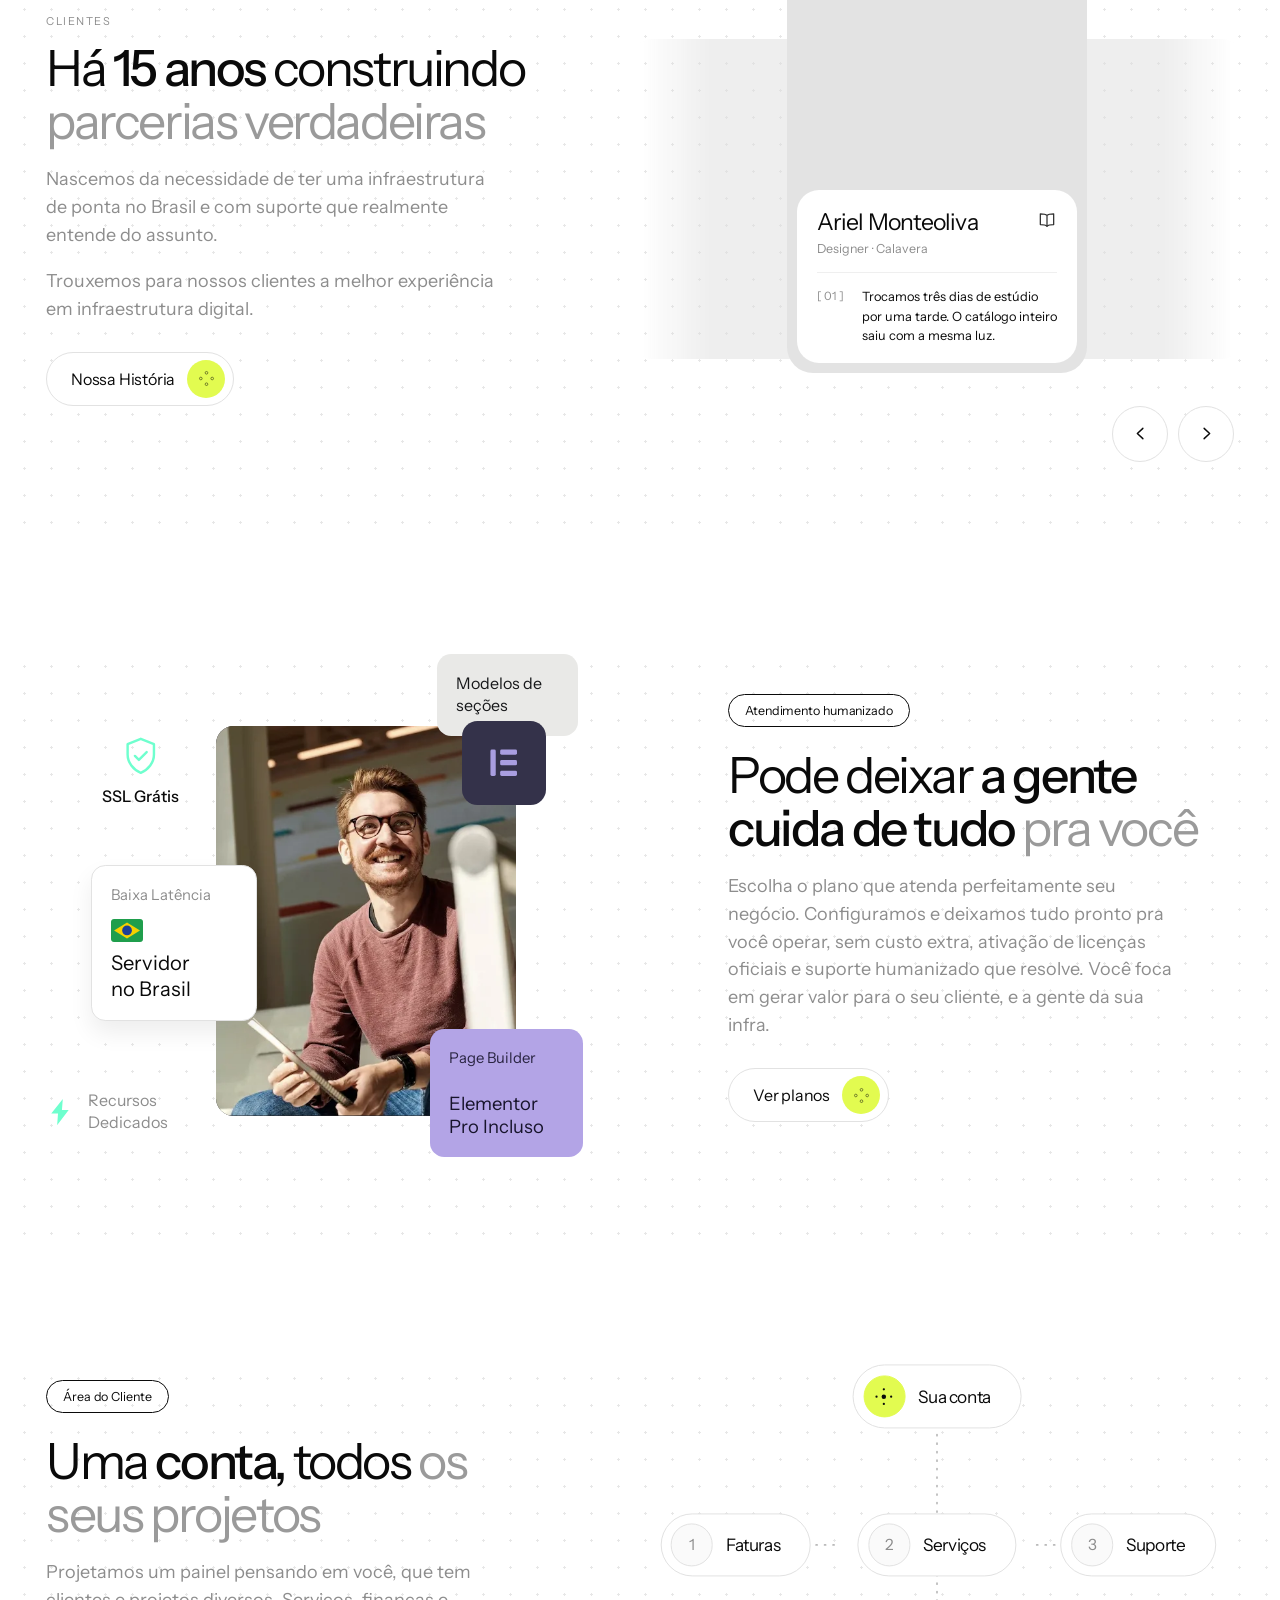
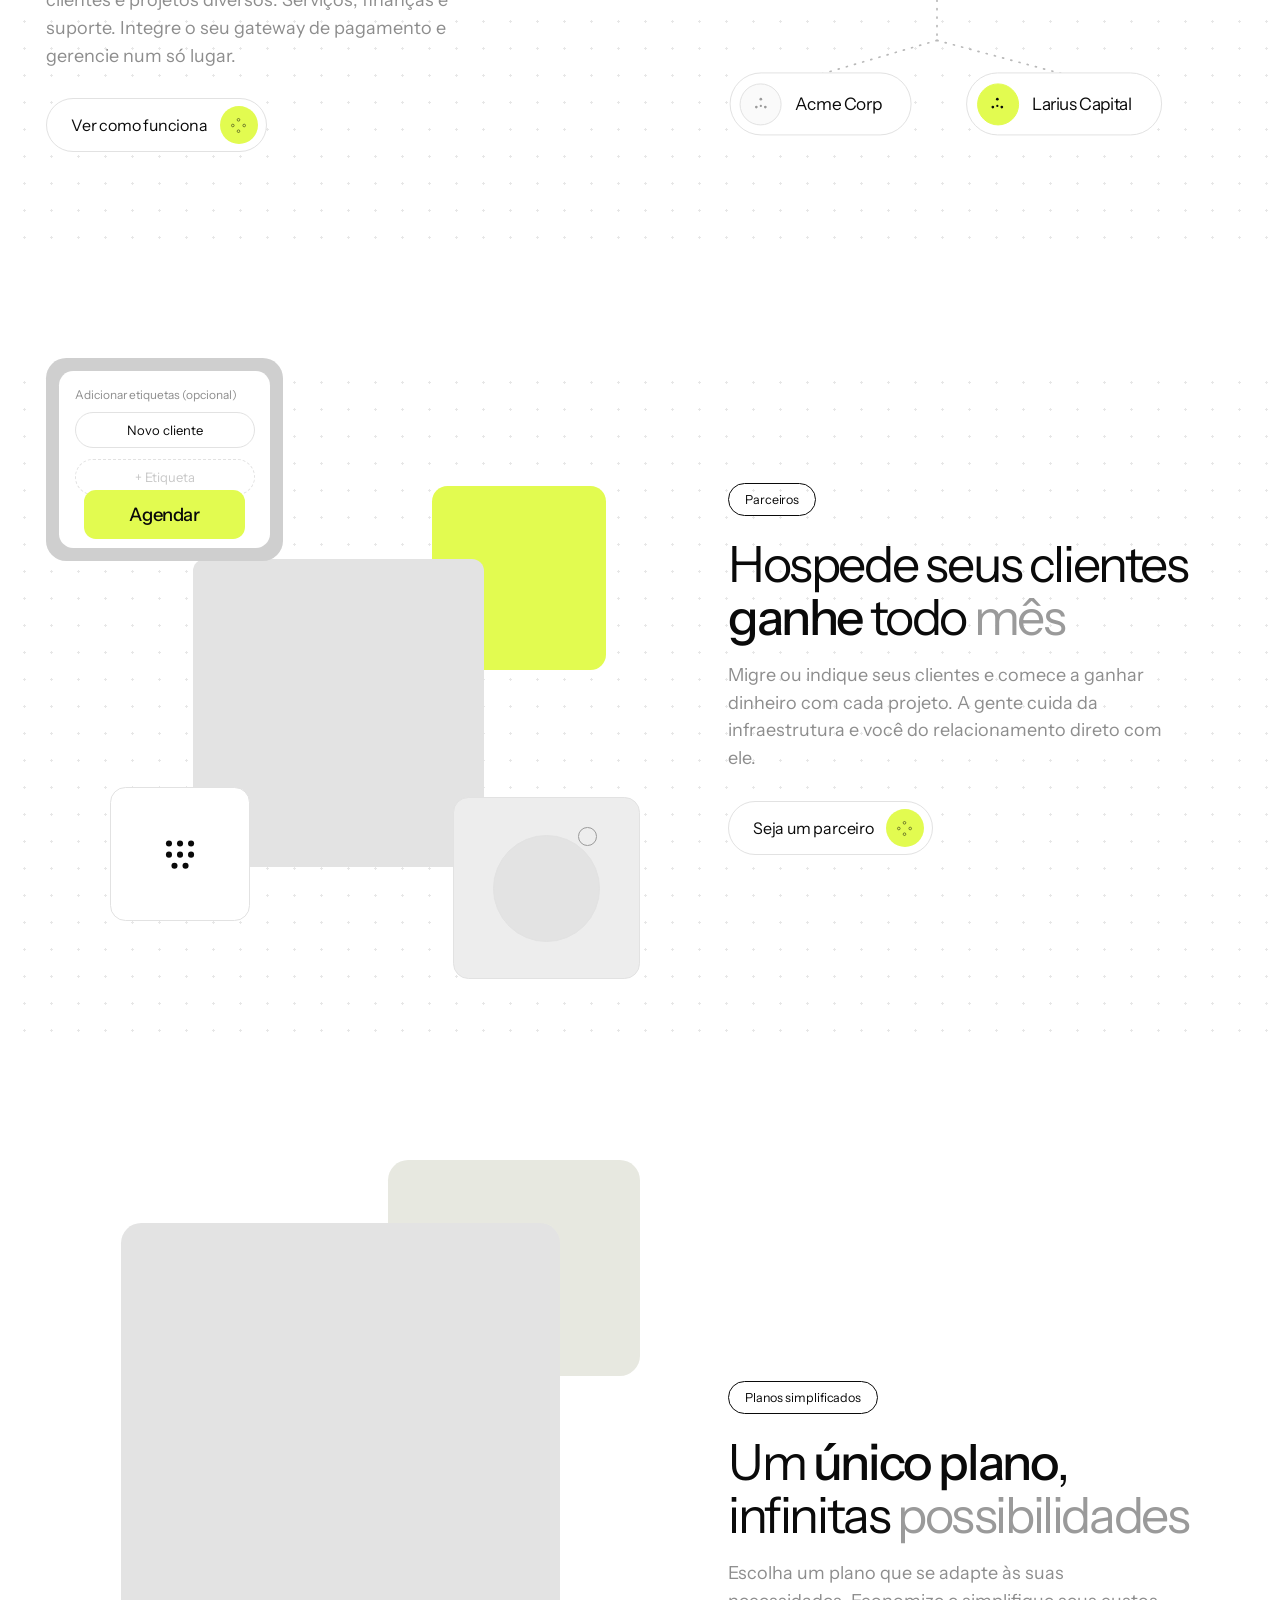
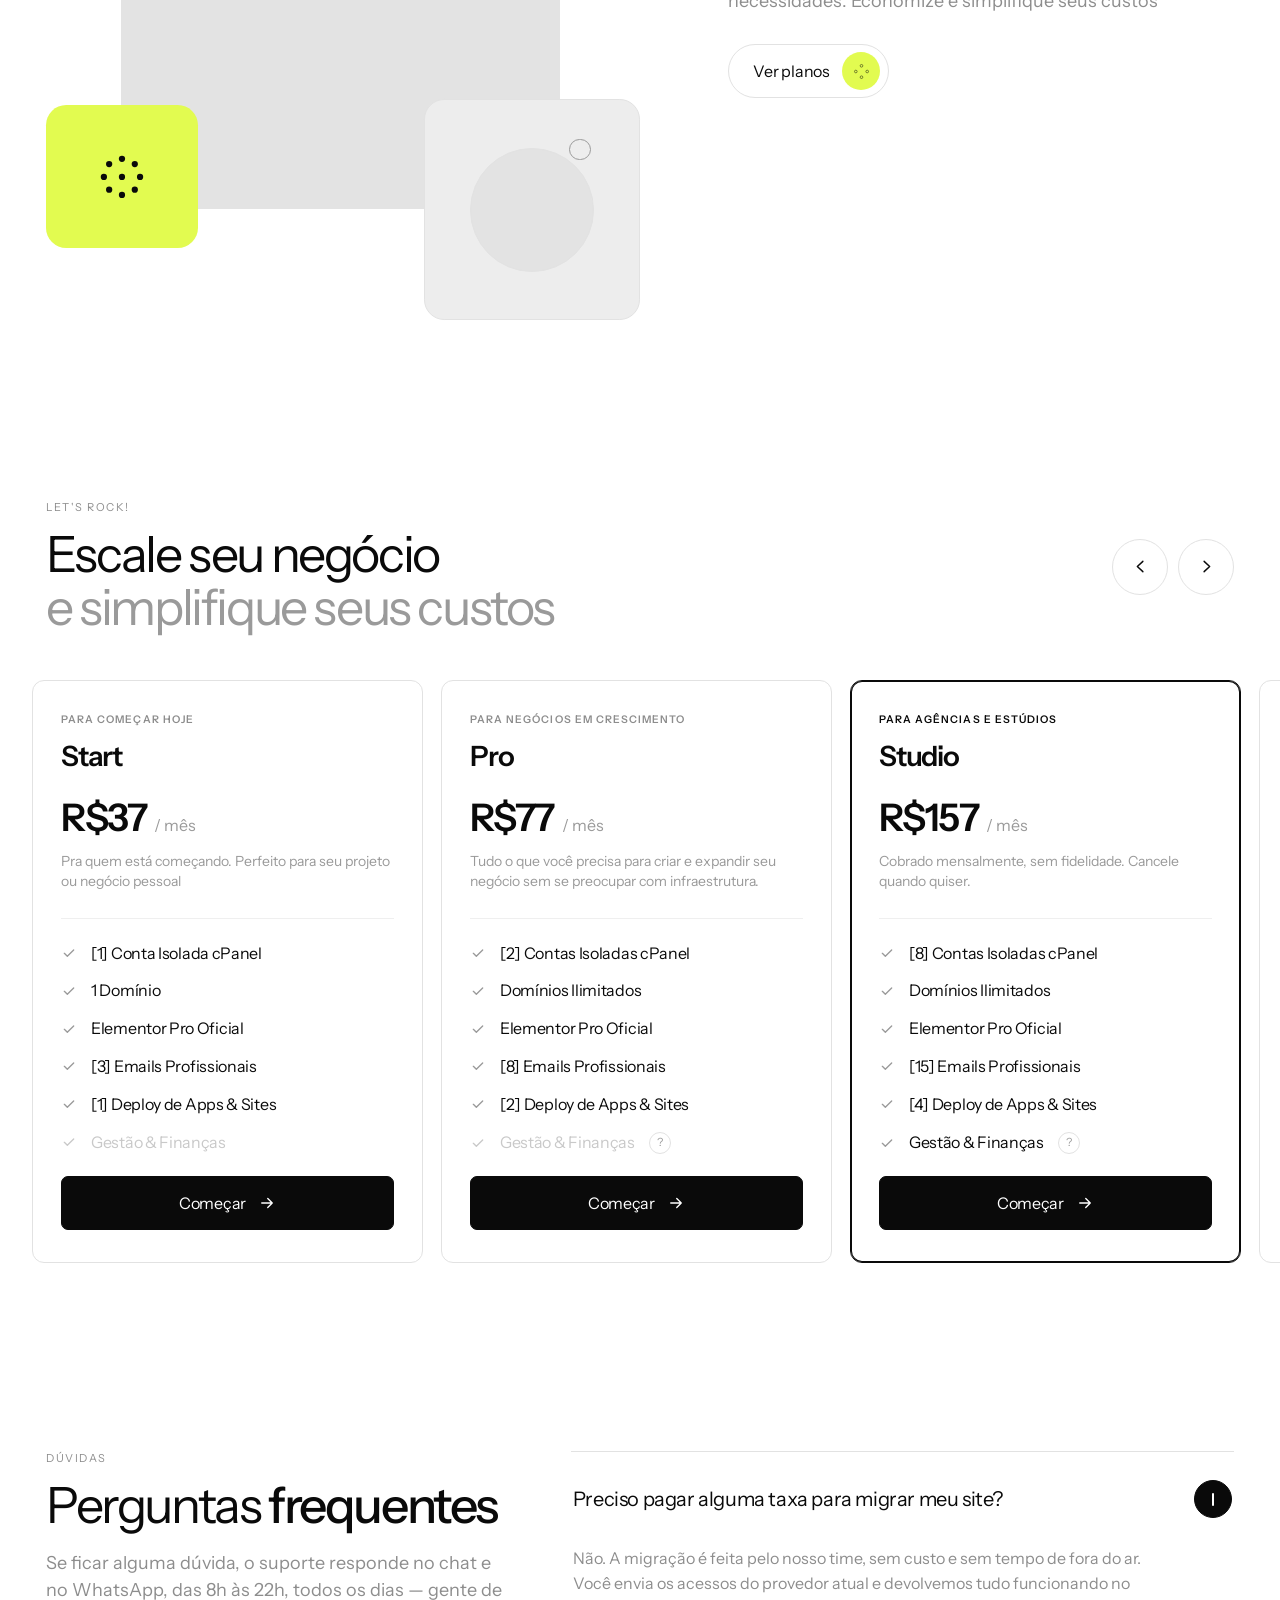
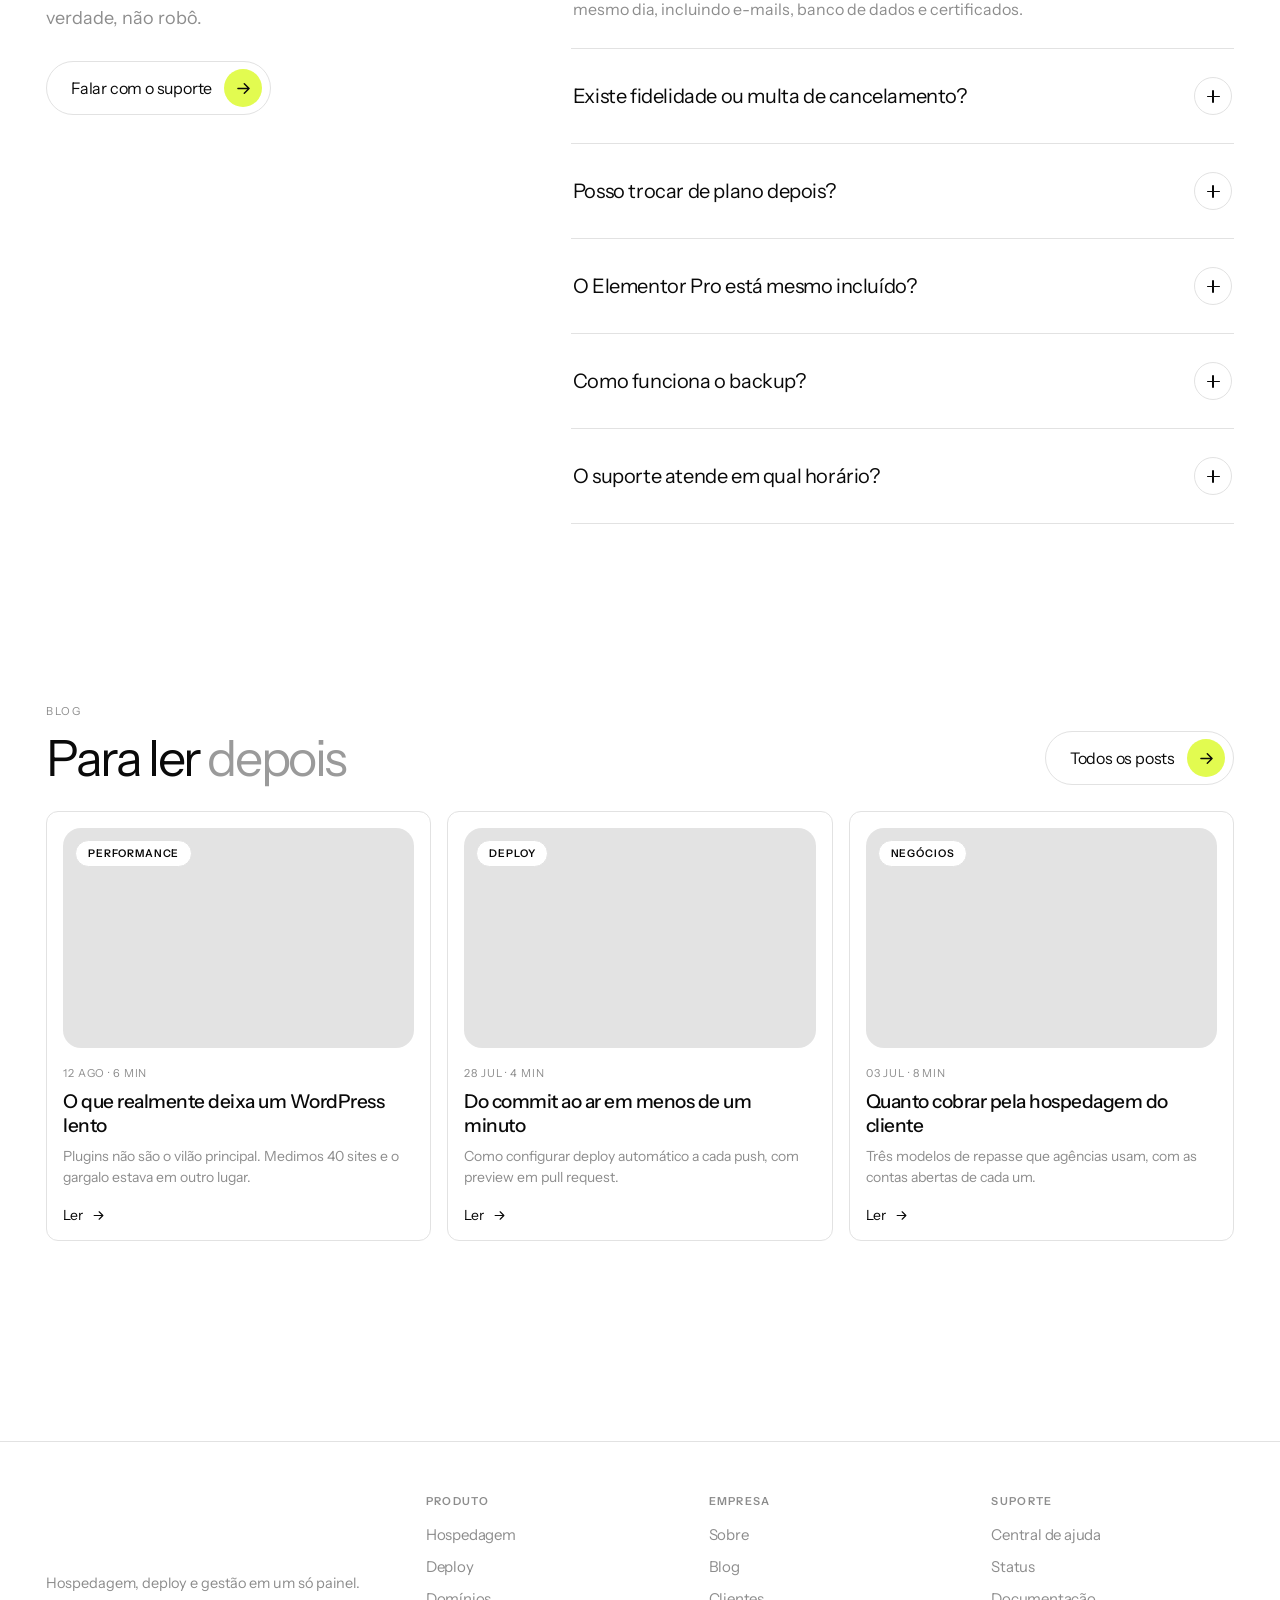
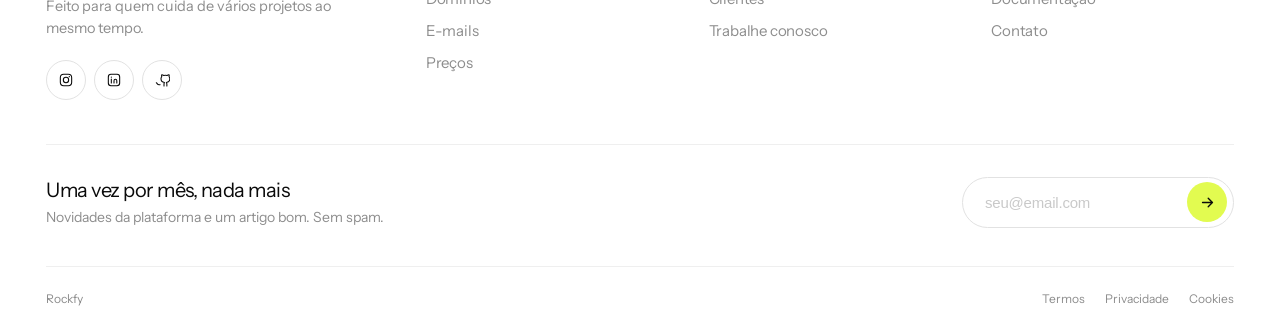
==== commit b8ff64dd: "componentes da hero" ====
--- a/index.html
+++ b/index.html
@@ -6,16 +6,135 @@
 <meta name="description" content="Hospedagem, deploy e gestão de projetos digitais em um só painel. Infraestrutura Rockfy para quem faz acontecer.">
 <meta name="theme-color" content="#ffffff">
 <title>Rockfy | Hospedagem, deploy e gestão digital</title>
+
+<!-- domínio: rockfy.com -->
+<link rel="canonical" href="https://rockfy.com/">
+<link rel="icon" href="icon.svg" type="image/svg+xml">
+<meta name="robots" content="index,follow,max-image-preview:large">
+
+<meta property="og:type" content="website">
+<meta property="og:site_name" content="Rockfy">
+<meta property="og:locale" content="pt_BR">
+<meta property="og:url" content="https://rockfy.com/">
+<meta property="og:title" content="Rockfy | Hospedagem, deploy e gestão digital">
+<meta property="og:description" content="Hospedagem, deploy e gestão de projetos digitais em um só painel. Infraestrutura Rockfy para quem faz acontecer.">
+<meta property="og:image" content="https://rockfy.com/img/rockfy-logo.svg">
+<meta property="og:image:alt" content="Rockfy">
+
+<meta name="twitter:card" content="summary_large_image">
+<meta name="twitter:title" content="Rockfy | Hospedagem, deploy e gestão digital">
+<meta name="twitter:description" content="Hospedagem, deploy e gestão de projetos digitais em um só painel. Infraestrutura Rockfy para quem faz acontecer.">
+<meta name="twitter:image" content="https://rockfy.com/img/rockfy-logo.svg">
 <link rel="preconnect" href="https://fonts.googleapis.com">
 <link rel="preconnect" href="https://fonts.gstatic.com" crossorigin>
 <link href="https://fonts.googleapis.com/css2?family=Instrument+Sans:wght@400;500;600&display=swap" rel="stylesheet">
 <link rel="stylesheet" href="styles.css">
+<script type="application/ld+json">
+{
+ "@context": "https://schema.org",
+ "@type": "Organization",
+ "name": "Rockfy",
+ "url": "https://rockfy.com",
+ "logo": "https://rockfy.com/img/rockfy-logo.svg",
+ "description": "Hospedagem, deploy e gestão de projetos digitais em um só painel.",
+ "areaServed": {
+  "@type": "Country",
+  "name": "Brasil"
+ },
+ "contactPoint": {
+  "@type": "ContactPoint",
+  "contactType": "customer support",
+  "availableLanguage": [
+   "Portuguese"
+  ],
+  "hoursAvailable": {
+   "@type": "OpeningHoursSpecification",
+   "dayOfWeek": [
+    "Monday",
+    "Tuesday",
+    "Wednesday",
+    "Thursday",
+    "Friday",
+    "Saturday",
+    "Sunday"
+   ],
+   "opens": "08:00",
+   "closes": "22:00"
+  }
+ }
+}
+</script>
+<script type="application/ld+json">
+{
+ "@context": "https://schema.org",
+ "@type": "WebSite",
+ "name": "Rockfy",
+ "url": "https://rockfy.com",
+ "inLanguage": "pt-BR"
+}
+</script>
+<script type="application/ld+json">
+{
+ "@context": "https://schema.org",
+ "@type": "FAQPage",
+ "mainEntity": [
+  {
+   "@type": "Question",
+   "name": "Preciso pagar alguma taxa para migrar meu site?",
+   "acceptedAnswer": {
+    "@type": "Answer",
+    "text": "Não. A migração é feita pelo nosso time, sem custo e sem tempo de fora do ar. Você envia os acessos do provedor atual e devolvemos tudo funcionando no mesmo dia, incluindo e-mails, banco de dados e certificados."
+   }
+  },
+  {
+   "@type": "Question",
+   "name": "Existe fidelidade ou multa de cancelamento?",
+   "acceptedAnswer": {
+    "@type": "Answer",
+    "text": "Nenhuma. A cobrança é mensal e você cancela pelo painel quando quiser. O plano segue ativo até o fim do ciclo já pago, e você leva seus arquivos e bancos num backup completo."
+   }
+  },
+  {
+   "@type": "Question",
+   "name": "Posso trocar de plano depois?",
+   "acceptedAnswer": {
+    "@type": "Answer",
+    "text": "Sim, para cima ou para baixo, a qualquer momento. O upgrade vale na hora e cobramos apenas a diferença proporcional aos dias restantes. O downgrade entra no próximo ciclo, sem perder nada do que está publicado."
+   }
+  },
+  {
+   "@type": "Question",
+   "name": "O Elementor Pro está mesmo incluído?",
+   "acceptedAnswer": {
+    "@type": "Answer",
+    "text": "Está, com licença oficial ativada direto no painel — não é versão anulada nem compartilhada. Vale para todos os sites dentro do seu plano, enquanto a assinatura estiver ativa."
+   }
+  },
+  {
+   "@type": "Question",
+   "name": "Como funciona o backup?",
+   "acceptedAnswer": {
+    "@type": "Answer",
+    "text": "Backup diário automático dos últimos 30 dias, guardado fora do servidor principal. A restauração é feita por você mesmo, em um clique, escolhendo o dia — ou pelo suporte, se preferir."
+   }
+  },
+  {
+   "@type": "Question",
+   "name": "O suporte atende em qual horário?",
+   "acceptedAnswer": {
+    "@type": "Answer",
+    "text": "Chat e WhatsApp das 8h às 22h, todos os dias. Fora desse horário, incidentes de indisponibilidade continuam monitorados por plantão e tratados na hora."
+   }
+  }
+ ]
+}
+</script>
 </head>
 <body>
 <div class="screen" id="site-content">
 <!-- ══════ HEADER ══════ -->
   <header class="top">
-    <div class="logo" aria-label="Logo"><img src="img/rockfy-logo.svg" alt="Rockfy">
+    <div class="logo" aria-label="Logo"><img src="img/rockfy-logo.svg" width="120" height="44" decoding="async" alt="Rockfy">
       <svg viewBox="0 0 100 100" xmlns="http://www.w3.org/2000/svg">
         <path class="fg" d="M6 6h58v18H30v13h30v18H30v18H6V6Z"/>
         <rect class="fg" x="6" y="66" width="20" height="20"/>
@@ -52,31 +171,58 @@
 <!-- ══════ HERO DEPLOY ══════ -->
   <section class="deploy-hero" aria-labelledby="deploy-title">
     <div class="deploy-stage">
-      <div class="deploy-stage__word"><img src="deploy-assets/deploy.svg" alt="" aria-hidden="true"></div>
+      <div class="deploy-stage__word"><img src="deploy-assets/deploy.svg" width="1118" height="363" decoding="async" alt="" aria-hidden="true"></div>
       <p class="deploy-binary" aria-hidden="true">01010101010101010101010101010101010101</p>
       <div class="deploy-stack-wrap"><div class="deploy-stack" role="img" aria-label="Composição de quatro camadas sobrepostas">
-        <div class="deploy-card"><img src="deploy-assets/6.webp" alt="" aria-hidden="true"></div><div class="deploy-card"><img src="deploy-assets/5.webp" alt="" aria-hidden="true"></div><div class="deploy-card"><img src="deploy-assets/freelancer.webp" alt="" aria-hidden="true"></div><div class="deploy-card"><img src="deploy-assets/designer.webp" alt="" aria-hidden="true"></div>
+        <div class="deploy-card"><img src="deploy-assets/6.webp" width="700" height="467" decoding="async" alt="" aria-hidden="true"></div><div class="deploy-card"><img src="deploy-assets/5.webp" width="700" height="394" decoding="async" alt="" aria-hidden="true"></div><div class="deploy-card"><img src="deploy-assets/freelancer.webp" width="600" height="360" decoding="async" alt="" aria-hidden="true"></div><div class="deploy-card"><img src="deploy-assets/designer.webp" width="600" height="401" decoding="async" alt="" aria-hidden="true"></div>
         <div class="deploy-pill" aria-hidden="true"><svg viewBox="0 0 158 44" preserveAspectRatio="xMidYMid meet"><rect width="157.3" height="43.3" rx="21.6" fill="var(--accent)"></rect><text x="50%" y="50%" text-anchor="middle" dominant-baseline="central" font-family="var(--font)" font-size="13" font-weight="600" fill="var(--on-accent)">em construção</text></svg></div>
       </div></div>
     </div>
-    <div class="deploy-content"><h2 id="deploy-title">Crie na sua I.A e a gente coloca no ar</h2><div class="deploy-pitch"><p>Sua aplicação ou site feita na I.A com um link pronto para usar, sem você precisar lidar com servidor.</p><button class="deploy-cta" type="button">Entrar na lista de espera</button><div class="deploy-features"><div class="deploy-feature"><svg width="17" height="17" viewBox="0 0 24 24" fill="#e8402a" aria-hidden="true"><path d="M12 0c1.05 8.2 3.8 10.95 12 12-8.2 1.05-10.95 3.8-12 12-1.05-8.2-3.8-10.95-12-12C8.2 10.95 10.95 8.2 12 0z"></path></svg><span>Link pronto<br>para usar</span></div><div class="deploy-feature"><svg width="16" height="17" viewBox="0 0 24 24" fill="#6fffce" aria-hidden="true"><path d="M13.6 0 3 13.4h6.2L8.4 24 19 10.2h-6.2L13.6 0z"></path></svg><span>Sem lidar<br>com servidor</span></div></div></div></div>
+    <div class="deploy-content"><h1 id="deploy-title">Crie na sua I.A e a gente coloca no ar</h1><div class="deploy-pitch"><p>Sua aplicação ou site feita na I.A com um link pronto para usar, sem você precisar lidar com servidor.</p><button class="deploy-cta" type="button">Entrar na lista de espera</button><div class="deploy-features"><div class="deploy-feature"><svg width="17" height="17" viewBox="0 0 24 24" fill="#e8402a" aria-hidden="true"><path d="M12 0c1.05 8.2 3.8 10.95 12 12-8.2 1.05-10.95 3.8-12 12-1.05-8.2-3.8-10.95-12-12C8.2 10.95 10.95 8.2 12 0z"></path></svg><span>Link pronto<br>para usar</span></div><div class="deploy-feature"><svg width="16" height="17" viewBox="0 0 24 24" fill="#6fffce" aria-hidden="true"><path d="M13.6 0 3 13.4h6.2L8.4 24 19 10.2h-6.2L13.6 0z"></path></svg><span>Sem lidar<br>com servidor</span></div></div></div></div>
   </section>
 
   <!-- ══════ 1 · HERO ══════ -->
-  <h1 class="headline"><span class="l1">Bem vind@</span><span class="l2">a sua nova nuvem</span></h1>
-  <section class="stage">
-    <div class="ph i1"></div><div class="ph i2"></div><div class="ph i3"></div><div class="ph i4"></div>
-    <div class="ph i5"></div><div class="ph i6"></div><div class="ph i7"></div><div class="ph i8"></div>
-    <div class="drop"><svg viewBox="0 0 24 24"><path d="M17.5 9.5 10.7 16.3a2.7 2.7 0 0 1-3.8-3.8l7.5-7.5a4.1 4.1 0 0 1 5.8 5.8l-7.6 7.6a5.5 5.5 0 0 1-7.8-7.8l6.9-6.9" stroke-width="1.4" stroke-linecap="round" stroke-linejoin="round"/></svg></div>
-    <span class="drop-label">Upload or drop your assets</span>
-  </section>
+  <h2 class="headline"><span class="l1">Bem-vindo</span> <span class="l2">à sua nova nuvem</span></h2>
+  <div class="hero-slot" id="heroSlot">
+  <section class="wp-hero" data-hero-panel="wordpress" aria-label="WordPress — modelos e recursos isolados">
+    <img class="wp-hero__wordmark" src="wp-assets/wordpress.svg" alt="" aria-hidden="true" width="1280" height="337" decoding="async">
+    <p class="wp-hero__binary" aria-hidden="true">0101010101010101010101010101010101010101</p>
+    <img class="wp-hero__photo" src="wp-assets/wordpress.webp" alt="Homem sorrindo trabalhando em um café" width="360" height="456" loading="lazy" decoding="async">
+    <img class="wp-hero__elementor" src="wp-assets/elementor.svg" alt="Elementor" width="79" height="79" loading="lazy" decoding="async">
+    <span class="wp-hero__pill wp-hero__pill--modelos">
+      <img src="wp-assets/star.svg" alt="" aria-hidden="true" width="24" height="25" loading="lazy">
+      modelos
+    </span>
+    <span class="wp-hero__pill wp-hero__pill--recursos">
+      <img src="wp-assets/bolt.svg" alt="" aria-hidden="true" width="23" height="40" loading="lazy">
+      recursos isolados
+    </span>
+  </section>
+
+  <section class="lj-hero" data-hero-panel="loja" aria-label="Loja digital — novo pedido" hidden>
+    <img class="lj-hero__wordmark" src="lj-assets/loja.svg" alt="" aria-hidden="true" width="1280" height="337" decoding="async" fetchpriority="low">
+    <p class="lj-hero__binary" aria-hidden="true">0101010101010101010101010101010101010101</p>
+    <img class="lj-hero__photo" src="lj-assets/loja.webp" alt="Homem trabalhando no notebook" width="360" height="456" decoding="async" fetchpriority="low">
+    <img class="lj-hero__badge" src="lj-assets/cart.svg" alt="Carrinho" width="78" height="75" decoding="async" fetchpriority="low">
+    <img class="lj-hero__spark" src="lj-assets/sparkle.svg" alt="" aria-hidden="true" width="49" height="68" decoding="async" fetchpriority="low">
+    <span class="lj-hero__pill lj-hero__pill--loja">
+      <img src="lj-assets/google.webp" alt="" aria-hidden="true" width="125" height="128" decoding="async" fetchpriority="low">
+      boné street
+    </span>
+    <span class="lj-hero__pill lj-hero__pill--pedido">
+      <img src="lj-assets/dollar.svg" alt="" aria-hidden="true" width="16" height="26" decoding="async" fetchpriority="low">
+      novo pedido
+    </span>
+  </section>
+  </div>
+
   <div class="chips-wrap">
     <div class="chips">
       <button class="chip ghost">Hospedagem de Site</button>
-      <button class="chip" aria-pressed="true">Deploy de Apps feitos com I.A</button>
-      <button class="chip">Hospedagem Wordpress</button>
-      <button class="chip">Aplicativos em doker</button>
-      <button class="chip ghost">Loja digital</button>
+      <button class="chip">Deploy de Apps feitos com I.A</button>
+      <button class="chip" data-hero="wordpress" aria-pressed="true" aria-controls="heroSlot">Hospedagem Wordpress</button>
+      <button class="chip">Aplicativos em Docker</button>
+      <button class="chip" data-hero="loja" aria-pressed="false" aria-controls="heroSlot">Loja digital</button>
       <button class="chip ghost">Email Comercial</button>
     </div>
     <span class="fade l"></span><span class="fade r"></span>
@@ -86,7 +232,7 @@
   <section class="section" aria-roledescription="carrossel" aria-label="Depoimentos">
     <div class="voices__head">
       <div>
-        <p class="eyebrow">Infraestrutura no brasil</p>
+        <p class="eyebrow">Infraestrutura no Brasil</p>
         <h2 class="voices__title">Feito pra quem <br><b>faz acontecer</b></h2>
       </div>
     </div>
@@ -100,11 +246,11 @@
     <div class="split">
       <div>
         <p class="eyebrow">Clientes</p>
-        <h2 class="title">Há <b>15 anos</b> construindo<em>parcerias verdadeiras</em></h2>
-        <p class="para">Nascemos da necessidade de ter uma infraestrutura  de ponta no Brasil e com suporte que realmente entende do assunto.</p>
+        <h2 class="title">Há <b>15 anos</b> construindo <em>parcerias verdadeiras</em></h2>
+        <p class="para">Nascemos da necessidade de ter uma infraestrutura de ponta no Brasil e com suporte que realmente entende do assunto.</p>
         <p class="para">Trouxemos para nossos clientes a melhor experiência em infraestrutura digital.</p>
         <button class="cta">
-          Nossa Histórias
+          Nossa História
           <span class="badge"><svg viewBox="0 0 40 40"><circle cx="20" cy="8" r="2.8"/><circle cx="32" cy="20" r="2.8"/><circle cx="20" cy="32" r="2.8"/><circle cx="8" cy="20" r="2.8"/></svg></span>
         </button>
       </div>
@@ -123,30 +269,66 @@
       <div>
         <span class="tagline">Atendimento humanizado</span>
         <h2 class="title">Pode deixar <b>a gente cuida de tudo</b> <em>pra você</em></h2>
-        <p class="para">Escolha o plano que atenda perfeitamente seu negócio. Configuramos e deixamos tudo pronto pra você operar, sem custo extra, ativação de licenças oficiais e suporte humanizado que resolve. Você foca em gerar valor para o seu cliente, e agente da sua infra.</p>
+        <p class="para">Escolha o plano que atenda perfeitamente seu negócio. Configuramos e deixamos tudo pronto pra você operar, sem custo extra, ativação de licenças oficiais e suporte humanizado que resolve. Você foca em gerar valor para o seu cliente, e a gente da sua infra.</p>
         <button class="cta">
           Ver planos
           <span class="badge"><svg viewBox="0 0 40 40"><circle cx="20" cy="8" r="2.8"/><circle cx="32" cy="20" r="2.8"/><circle cx="20" cy="32" r="2.8"/><circle cx="8" cy="20" r="2.8"/></svg></span>
         </button>
       </div>
 
-      <div class="collage col-a">
-        <div class="a-photo"></div>
-        <div class="msg">
-          <p class="msg__t">Like this as much as we do?</p>
-          <div class="msg__row">
-            <a href="#" class="msg__link">View ALO</a>
-            <button class="msg__btn">Get it now</button>
+      <div class="wp-collage">
+        <div class="wp-collage__photo">
+          <img src="img/hospedagem-gerenciada.webp" alt="" aria-hidden="true" width="464" height="600" loading="lazy" decoding="async">
+        </div>
+
+        <div class="wp-fl wp-fl--ssl">
+          <div class="wp-fl-icon">
+            <svg viewBox="0 0 24 24" fill="none" stroke="#6fffce" stroke-width="1.4" stroke-linecap="round" stroke-linejoin="round" aria-hidden="true">
+              <path d="M12 2.2 4.4 5.3v6c0 4.6 3.2 8.8 7.6 10.5 4.4-1.7 7.6-5.9 7.6-10.5v-6L12 2.2z"/>
+              <path d="M8.6 12.1l2.3 2.3 4.5-4.5"/>
+            </svg>
+            <p>SSL Grátis</p>
           </div>
         </div>
-        <span class="a-lime">
-          <svg viewBox="0 0 40 40">
-            <circle cx="20" cy="8" r="2.4"/><circle cx="28.5" cy="11.5" r="2.4"/><circle cx="32" cy="20" r="2.4"/>
-            <circle cx="28.5" cy="28.5" r="2.4"/><circle cx="20" cy="32" r="2.4"/><circle cx="11.5" cy="28.5" r="2.4"/>
-            <circle cx="8" cy="20" r="2.4"/><circle cx="11.5" cy="11.5" r="2.4"/><circle cx="20" cy="20" r="2.4"/>
+
+        <div class="wp-fl wp-fl--models">
+          <div class="wp-fl-box"><p class="wp-fl-box__label">Modelos de seções</p></div>
+        </div>
+
+        <div class="wp-fl wp-fl--logo" aria-hidden="true">
+          <svg viewBox="0 0 24 24" fill="#a99ee0">
+            <rect x="3" y="3" width="3.6" height="18" rx="1"/>
+            <rect x="9.6" y="3" width="11.4" height="3.6" rx="1"/>
+            <rect x="9.6" y="10.2" width="11.4" height="3.6" rx="1"/>
+            <rect x="9.6" y="17.4" width="11.4" height="3.6" rx="1"/>
           </svg>
-        </span>
-        <div class="a-product"><span class="ring"></span></div>
+        </div>
+
+        <div class="wp-fl wp-fl--latency">
+          <div class="wp-fl-box">
+            <p class="wp-fl-box__label">Baixa Latência</p>
+            <svg class="wp-flag" viewBox="0 0 42 30" aria-hidden="true">
+              <rect width="42" height="30" rx="2" fill="#1f9e4c"/>
+              <path d="M21 4.5 38 15 21 25.5 4 15z" fill="#f5d000"/>
+              <circle cx="21" cy="15" r="6.4" fill="#1c3f97"/>
+            </svg>
+            <p class="wp-fl-box__value">Servidor<br>no Brasil</p>
+          </div>
+        </div>
+
+        <div class="wp-fl wp-fl--resources">
+          <div class="wp-fl-icon">
+            <svg viewBox="0 0 24 24" fill="#6fffce" aria-hidden="true"><path d="M13.6 0 3 13.4h6.2L8.4 24 19 10.2h-6.2L13.6 0z"/></svg>
+            <p>Recursos<br>Dedicados</p>
+          </div>
+        </div>
+
+        <div class="wp-fl wp-fl--builder">
+          <div class="wp-fl-box">
+            <p class="wp-fl-box__label">Page Builder</p>
+            <p class="wp-fl-box__value">Elementor<br>Pro Incluso</p>
+          </div>
+        </div>
       </div>
     </div>
   </section>
@@ -155,16 +337,16 @@
   <section class="section dotted">
     <div class="split split--cta-last">
       <div>
-        <span class="tagline">Area do Cliente</span>
-        <h2 class="title">Uma <b>conta, </b>todos <em>os seus projetos</em></h2>
-        <p class="para">Projetamos um painel pensando em você, que clientes e projetos diversos. Serviços, finanças e suporte. Integre o seu gateway de pagamento e gerencie num só lugar.</p>
+        <span class="tagline">Área do Cliente</span>
+        <h2 class="title">Uma <b>conta,</b> todos <em>os seus projetos</em></h2>
+        <p class="para">Projetamos um painel pensando em você, que tem clientes e projetos diversos. Serviços, finanças e suporte. Integre o seu gateway de pagamento e gerencie num só lugar.</p>
         <button class="cta">
           Ver como funciona
           <span class="badge"><svg viewBox="0 0 40 40"><circle cx="20" cy="8" r="2.8"/><circle cx="32" cy="20" r="2.8"/><circle cx="20" cy="32" r="2.8"/><circle cx="8" cy="20" r="2.8"/></svg></span>
         </button>
       </div>
 
-      <div class="flow" role="img" aria-label="Profile Tags distribui para Sms, Instagram e Email, que alcançam User 01 e User 02">
+      <div class="flow" role="img" aria-label="Sua conta distribui para Faturas, Serviços e Suporte, que atendem os clientes Acme Corp e Larius Capital">
         <svg class="flow__wires" viewBox="0 0 560 400" preserveAspectRatio="none" aria-hidden="true">
           <path d="M280 68 V152"/><path d="M158 180 H186"/><path d="M374 180 H402"/>
           <path d="M280 208 V270"/><path d="M280 270 L170 302"/><path d="M280 270 L400 302"/>
@@ -206,11 +388,11 @@
         <div class="b-photo"></div>
         <div class="b-ui">
           <div class="b-ui__inner">
-            <p class="b-ui__label">Add tags (Optional)</p>
-            <div class="b-ui__pill">Product Launch</div>
-            <div class="b-ui__pill b-ui__pill--ghost">+ Label</div>
+            <p class="b-ui__label">Adicionar etiquetas (opcional)</p>
+            <div class="b-ui__pill">Novo cliente</div>
+            <div class="b-ui__pill b-ui__pill--ghost">+ Etiqueta</div>
           </div>
-          <button class="b-ui__btn">Schedule</button>
+          <button class="b-ui__btn">Agendar</button>
         </div>
         <span class="b-mark">
           <svg viewBox="0 0 40 40">
@@ -256,7 +438,7 @@
 <section class="section">
     <div class="head">
       <div>
-        <p class="eyebrow">lets'Rock!</p>
+        <p class="eyebrow">Let's Rock!</p>
         <h2 class="title">Escale seu negócio <em><br>e simplifique seus custos</em></h2>
       </div>
       <div class="nav-arrows">
@@ -279,7 +461,7 @@
     <div>
       <p class="eyebrow">Dúvidas</p>
       <h2 class="title">Perguntas <b>frequentes</b></h2>
-      <p class="para">Se ficar alguma dúvida, o suporte responde em minutos — gente de verdade, não robô.</p>
+      <p class="para">Se ficar alguma dúvida, o suporte responde no chat e no WhatsApp, das 8h às 22h, todos os dias — gente de verdade, não robô.</p>
       <button class="cta">
         Falar com o suporte
         <span class="badge"><svg viewBox="0 0 24 24"><path d="M5 12h14m-6-6 6 6-6 6" stroke-width="1.9" stroke-linecap="round" stroke-linejoin="round"/></svg></span>
--- a/styles.css
+++ b/styles.css
@@ -119,22 +119,104 @@
 @media (min-width:900px){.headline{font-size:72px;letter-spacing:-3px;margin-top:64px}}
 @media (min-width:1280px){.headline{font-size:92px;letter-spacing:-4px;margin-top:80px}}
 
-.stage{position:relative;width:100%;max-width:520px;margin:42px auto 0;aspect-ratio:480/430}
-@media (min-width:900px){.stage{max-width:640px;margin-top:52px}}
-@media (min-width:1280px){.stage{max-width:720px}}
-.ph{position:absolute;background:var(--ph);border-radius:var(--r-lg)}
-.i1{left:18.7%;top:4.6%;width:24%;height:30%;border-radius:30px}
-.i2{left:45.8%;top:1.2%;width:20.8%;height:26.7%;transform:rotate(2deg)}
-.i3{left:65.6%;top:17.4%;width:25%;height:22.5%;transform:rotate(-4deg)}
-.i4{left:4.2%;top:33.7%;width:23.3%;height:24.5%;transform:rotate(-2deg)}
-.i5{left:72.9%;top:47%;width:20.8%;height:23%;transform:rotate(4deg)}
-.i6{left:10.4%;top:60.5%;width:23%;height:24.5%}
-.i7{left:32.9%;top:73.3%;width:20.8%;height:24.5%;transform:rotate(-2deg)}
-.i8{left:57.9%;top:71.6%;width:23%;height:23.3%;transform:rotate(3deg)}
-.drop{position:absolute;left:39.2%;top:36.7%;width:20.8%;height:23.7%;border:1.4px solid var(--line);border-radius:22px;background:var(--surface);display:grid;place-items:center;cursor:pointer;transition:border-color var(--t),transform var(--t)}
-.drop:hover{border-color:var(--ink);transform:scale(1.04)}
-.drop svg{width:26px;height:26px;stroke:var(--gray-500);fill:none}
-.drop-label{position:absolute;left:50%;transform:translateX(-50%);top:calc(36.7% + 23.7% + 10px);font-size:11.5px;color:var(--gray-600);white-space:nowrap}
+/* ── HERO WordPress (migrado de _local/heros/wordpress.html) ──
+   Referência 820x300. Tudo em cqw, então escala junto com a largura.
+   Cores originais do componente mapeadas para os tokens do site,
+   para acompanhar o tema claro/escuro. */
+.hero-slot{margin:42px calc(var(--gutter)*-1) 30px}
+@media (min-width:900px){.hero-slot{margin-top:52px}}
+.hero-slot [data-hero-panel][hidden]{display:none}
+
+.wp-hero{
+  position:relative;width:100%;
+  aspect-ratio:820/300;overflow:hidden;
+  container-type:inline-size;isolation:isolate;user-select:none;
+  --wp-red:#E03E1A;
+  --wp-shadow:0 .60cqw 2.00cqw rgba(23,23,26,.10),0 .12cqw .40cqw rgba(23,23,26,.06);
+}
+
+/* 1. wordmark gigante, atrás da foto */
+.wp-hero__wordmark{
+  position:absolute;top:13.41cqw;left:50%;transform:translateX(-50%);
+  width:103%;height:auto;display:block;z-index:1;pointer-events:none;opacity:.14;
+  animation:wp-rise-wide 1.1s cubic-bezier(.16,.84,.36,1) .05s backwards;
+}
+html[data-theme="dark"] .wp-hero__wordmark{filter:invert(1);opacity:.18}
+
+/* 2. string binária decorativa */
+.wp-hero__binary{
+  position:absolute;top:12.80cqw;right:0;width:28.66cqw;margin:0;z-index:2;
+  font-family:var(--font);font-size:1.22cqw;line-height:1;letter-spacing:.02cqw;
+  color:var(--gray-300);white-space:nowrap;overflow:hidden;
+  direction:rtl;text-align:right;border-left:.18cqw solid transparent;
+  animation:wp-type 1.05s steps(40,end) .95s backwards,wp-caret .55s steps(1,end) .95s infinite;
+}
+
+/* 3. foto */
+.wp-hero__photo{
+  position:absolute;top:1.22cqw;left:50%;transform:translateX(-50%);
+  width:22.80cqw;height:28.29cqw;object-fit:cover;object-position:center top;
+  border-radius:2.75cqw;display:block;z-index:3;
+  animation:wp-rise-center 1s cubic-bezier(.16,.84,.36,1) .28s backwards;
+}
+
+/* 4. ícone Elementor */
+.wp-hero__elementor{
+  position:absolute;top:5.49cqw;left:61.95cqw;width:6.34cqw;height:6.34cqw;
+  border-radius:1.71cqw;display:block;z-index:4;
+  animation:wp-pop .7s cubic-bezier(.34,1.4,.5,1) .52s backwards;
+}
+
+/* 5. pílulas flutuantes */
+.wp-hero__pill{
+  position:absolute;z-index:5;display:inline-flex;align-items:center;gap:.96cqw;
+  border-radius:999px;font-size:1.55cqw;font-weight:500;letter-spacing:-.01em;
+  line-height:1;white-space:nowrap;
+}
+.wp-hero__pill img{width:1.92cqw;height:1.92cqw;display:block;flex:none}
+.wp-hero__pill--modelos{
+  top:19.15cqw;left:25.24cqw;height:4.51cqw;padding:0 2.09cqw;
+  background:var(--wp-red);color:#fff;box-shadow:var(--wp-shadow);
+  animation:wp-pill-left .75s cubic-bezier(.34,1.3,.5,1) .66s backwards;
+}
+.wp-hero__pill--recursos{
+  top:25.61cqw;left:54.76cqw;height:4.72cqw;padding:0 2.30cqw;
+  background:var(--surface);color:var(--ink);box-shadow:var(--wp-shadow);
+  animation:wp-pill-right .75s cubic-bezier(.34,1.3,.5,1) .80s backwards;
+}
+html[data-theme="dark"] .wp-hero__pill--recursos{background:var(--panel)}
+
+@keyframes wp-rise-wide{from{opacity:0;transform:translateX(-50%) translateY(2.4cqw) scale(.985)}}
+@keyframes wp-rise-center{from{opacity:0;transform:translateX(-50%) translateY(3.2cqw) scale(.96)}}
+@keyframes wp-pop{from{opacity:0;transform:translateY(1.2cqw) scale(.7)}}
+@keyframes wp-pill-left{from{opacity:0;transform:translateX(-2.4cqw) scale(.94)}}
+@keyframes wp-pill-right{from{opacity:0;transform:translateX(2.4cqw) scale(.94)}}
+@keyframes wp-type{from{width:0}}
+@keyframes wp-caret{0%,49%{border-left-color:var(--gray-300)}50%,100%{border-left-color:transparent}}
+
+@media (prefers-reduced-motion:no-preference){
+  .wp-hero__pill,.wp-hero__elementor{transition:transform .35s cubic-bezier(.2,.7,.3,1)}
+  .wp-hero:hover .wp-hero__pill--modelos,
+  .wp-hero:hover .wp-hero__pill--recursos{transform:translateY(-.45cqw)}
+  .wp-hero:hover .wp-hero__elementor{transform:translateY(-.35cqw)}
+}
+@media (prefers-reduced-motion:reduce){
+  .wp-hero__wordmark,.wp-hero__photo,.wp-hero__elementor,
+  .wp-hero__pill,.wp-hero__binary{animation:none !important}
+}
+
+/* mobile: a escala proporcional pura ficaria pequena demais */
+@media (max-width:640px){
+  .wp-hero{aspect-ratio:640/380}
+  .wp-hero__wordmark{width:150%;top:22cqw}
+  .wp-hero__photo{top:2cqw;width:38cqw;height:47cqw;border-radius:4.4cqw}
+  .wp-hero__elementor{top:4.5cqw;left:auto;right:5cqw;width:8.4cqw;height:8.4cqw;border-radius:2.2cqw}
+  .wp-hero__binary{display:none}
+  .wp-hero__pill{font-size:2.5cqw;gap:1.4cqw}
+  .wp-hero__pill img{width:3cqw;height:3cqw}
+  .wp-hero__pill--modelos{top:24cqw;left:3cqw;height:7cqw;padding:0 3.4cqw}
+  .wp-hero__pill--recursos{top:37cqw;left:auto;right:3cqw;height:7.3cqw;padding:0 3.7cqw}
+}
 
 .foot{display:flex;align-items:center;justify-content:space-between;padding:26px 2px 16px;font-size:11px;color:var(--gray-600)}
 .foot .scroll{letter-spacing:.06em}
@@ -287,27 +369,147 @@
 .collage > *{position:absolute}
 
 /* — colagem A (mensagem) — */
-.col-a{aspect-ratio:305/307}
-.a-photo{left:9.8%;top:9.8%;width:47.5%;height:77%;background:var(--ph);border-radius:var(--r-sm)}
-.a-lime{
-  left:0;top:74.6%;width:19%;height:17.9%;background:var(--accent);border-radius:10px;
-  display:grid;place-items:center;z-index:3;animation:float 6s ease-in-out infinite;
-}
-.a-lime svg{width:52%;height:52%;fill:var(--on-accent)}
-.a-product{
-  left:50.8%;top:67.4%;width:33.4%;height:32.6%;background:var(--ph-2);
-  border:1.4px solid var(--line);border-radius:var(--r-sm);display:grid;place-items:center;z-index:3;
-}
-.a-product .ring{width:52%;aspect-ratio:1;border-radius:50%;border:4.2cqi solid var(--ink)}
-.msg{
-  left:55.7%;top:0;width:44.3%;background:var(--card);border-radius:14px;
-  padding:4.2cqi 4.2cqi 3.4cqi;z-index:4;animation:float 7.5s ease-in-out infinite .8s;
-}
-.msg__t{font-size:4.6cqi;line-height:1.22;font-weight:400}
-.msg__row{display:flex;align-items:center;justify-content:space-between;gap:2cqi;margin-top:3.4cqi}
-.msg__link{font-size:2.9cqi;color:var(--gray-600);text-decoration:underline;text-underline-offset:.5cqi}
-.msg__btn{background:var(--surface);border:1px solid var(--line);border-radius:var(--r-pill);padding:1.8cqi 3.2cqi;font-size:2.9cqi;cursor:pointer;white-space:nowrap;transition:border-color var(--t)}
-.msg__btn:hover{border-color:var(--ink)}
+/* ── HERO Loja digital (migrado de _local/heros/hero-loja.html) ──
+   Referência 1071x417. Mesmas adaptações do hero WordPress:
+   cores próprias do componente trocadas pelos tokens do tema. */
+.lj-hero{
+  position:relative;width:100%;
+  aspect-ratio:1071/417;overflow:hidden;
+  container-type:inline-size;isolation:isolate;user-select:none;
+  --lj-shadow:0 .60cqw 2.00cqw rgba(23,23,26,.10),0 .12cqw .40cqw rgba(23,23,26,.06);
+}
+.lj-hero__wordmark{
+  position:absolute;top:7.47cqw;left:50%;transform:translateX(-50%);
+  width:102%;height:auto;display:block;z-index:1;pointer-events:none;opacity:.14;
+  animation:lj-rise-wide 1.1s cubic-bezier(.16,.84,.36,1) .05s backwards;
+}
+html[data-theme="dark"] .lj-hero__wordmark{filter:invert(1);opacity:.18}
+.lj-hero__binary{
+  position:absolute;top:11.67cqw;right:0;width:24.37cqw;margin:0;z-index:2;
+  font-family:var(--font);font-size:1.12cqw;line-height:1;letter-spacing:.02cqw;
+  color:var(--gray-300);white-space:nowrap;overflow:hidden;
+  direction:rtl;text-align:right;border-left:.16cqw solid transparent;
+  animation:lj-type 1.05s steps(40,end) .95s backwards,lj-caret .55s steps(1,end) .95s infinite;
+}
+.lj-hero__photo{
+  position:absolute;top:1cqw;left:42.50cqw;width:22.80cqw;height:28.29cqw;
+  object-fit:cover;object-position:50% 25%;border-radius:2.05cqw;display:block;z-index:3;
+  animation:lj-rise 1s cubic-bezier(.16,.84,.36,1) .28s backwards;
+}
+.lj-hero__badge{
+  position:absolute;top:4.40cqw;left:64.90cqw;width:5cqw;height:5cqw;
+  border-radius:1.28cqw;display:block;z-index:4;
+  animation:lj-pop .7s cubic-bezier(.34,1.4,.5,1) .52s backwards;
+}
+.lj-hero__spark{
+  position:absolute;top:21.80cqw;left:55cqw;width:4.20cqw;height:auto;
+  display:block;z-index:4;pointer-events:none;
+  animation:lj-spark .8s cubic-bezier(.34,1.4,.5,1) .88s backwards;
+}
+.lj-hero__pill{
+  position:absolute;z-index:5;display:inline-flex;align-items:center;gap:1.12cqw;
+  border-radius:999px;font-weight:500;letter-spacing:-.01em;line-height:1;white-space:nowrap;
+  background:var(--surface);color:var(--ink);box-shadow:var(--lj-shadow);
+}
+html[data-theme="dark"] .lj-hero__pill{background:var(--panel)}
+.lj-hero__pill img{display:block;flex:none}
+.lj-hero__pill--loja{
+  top:11.39cqw;left:27cqw;height:5cqw;padding:0 2cqw;font-size:1.45cqw;
+  animation:lj-pill-left .75s cubic-bezier(.34,1.3,.5,1) .66s backwards;
+}
+.lj-hero__pill--loja img{width:2.20cqw;height:2.20cqw}
+.lj-hero__pill--pedido{
+  top:24.50cqw;left:58.50cqw;height:4.60cqw;padding:0 1.85cqw;font-size:1.45cqw;
+  animation:lj-pill-right .75s cubic-bezier(.34,1.3,.5,1) .80s backwards;
+}
+.lj-hero__pill--pedido img{width:2cqw;height:2cqw}
+
+@keyframes lj-rise-wide{from{opacity:0;transform:translateX(-50%) translateY(2cqw) scale(.985)}}
+@keyframes lj-rise{from{opacity:0;transform:translateY(2.6cqw) scale(.96)}}
+@keyframes lj-rise-center{from{opacity:0;transform:translateX(-50%) translateY(4cqw) scale(.96)}to{opacity:1;transform:translateX(-50%)}}
+@keyframes lj-pop{from{opacity:0;transform:translateY(1cqw) scale(.7)}}
+@keyframes lj-spark{from{opacity:0;transform:scale(.4) rotate(-25deg)}}
+@keyframes lj-pill-left{from{opacity:0;transform:translateX(-2cqw) scale(.94)}}
+@keyframes lj-pill-right{from{opacity:0;transform:translateX(2cqw) scale(.94)}}
+@keyframes lj-type{from{width:0}}
+@keyframes lj-caret{0%,49%{border-left-color:var(--gray-300)}50%,100%{border-left-color:transparent}}
+
+@media (prefers-reduced-motion:no-preference){
+  .lj-hero__pill,.lj-hero__badge{transition:transform .35s cubic-bezier(.2,.7,.3,1)}
+  .lj-hero:hover .lj-hero__pill--loja,
+  .lj-hero:hover .lj-hero__pill--pedido{transform:translateY(-.4cqw)}
+  .lj-hero:hover .lj-hero__badge{transform:translateY(-.3cqw)}
+}
+@media (prefers-reduced-motion:reduce){
+  .lj-hero__wordmark,.lj-hero__photo,.lj-hero__badge,
+  .lj-hero__spark,.lj-hero__pill,.lj-hero__binary{animation:none !important}
+}
+@media (max-width:640px){
+  .lj-hero{aspect-ratio:640/400}
+  .lj-hero__wordmark{width:150%;top:23cqw}
+  .lj-hero__photo{top:2cqw;left:50%;transform:translateX(-50%);width:38cqw;height:47cqw;border-radius:4.4cqw;animation-name:lj-rise-center}
+  .lj-hero__badge{top:4cqw;left:auto;right:5cqw;width:9cqw;height:9cqw;border-radius:2.3cqw}
+  .lj-hero__spark{top:35cqw;left:7cqw;width:8cqw}
+  .lj-hero__binary{display:none}
+  .lj-hero__pill{gap:1.6cqw}
+  .lj-hero__pill--loja{top:25cqw;left:3cqw;height:7.2cqw;padding:0 3cqw;font-size:2.5cqw}
+  .lj-hero__pill--loja img{width:3.4cqw;height:3.4cqw}
+  .lj-hero__pill--pedido{top:40cqw;left:auto;right:3cqw;height:7.4cqw;padding:0 3cqw;font-size:2.5cqw}
+  .lj-hero__pill--pedido img{width:3.1cqw;height:3.1cqw}
+}
+
+/* ── COLAGEM Elementor (migrada de _local: .promise > .collage) ──
+   O original vivia numa seção escura; aqui a seção acompanha o tema,
+   então os rótulos que assumiam fundo escuro passaram a usar tokens. */
+.wp-collage{position:relative;width:100%;container-type:inline-size;aspect-ratio:480/430;margin-top:38px}
+.wp-collage__photo{
+  position:absolute;left:28.7%;top:15.8%;width:50.4%;height:73.3%;
+  border-radius:3cqw;overflow:hidden;background:#26262a;z-index:1;
+}
+.wp-collage__photo img{width:100%;height:100%;object-fit:cover;display:block}
+
+.wp-fl{position:absolute;z-index:2}
+.wp-fl--ssl{left:7.9%;top:17.4%;width:16%;text-align:center}
+.wp-fl--models{left:65.8%;top:2.3%;width:23.8%}
+.wp-fl--logo{
+  left:70%;top:14.8%;width:14.2%;aspect-ratio:1;
+  display:grid;place-items:center;background:#34324a;border-radius:2.6cqw;
+}
+.wp-fl--logo svg{width:42%;height:auto;display:block}
+.wp-fl--latency{left:7.5%;top:41.9%;width:28%}
+.wp-fl--resources{left:.4%;top:84.2%;width:26%}
+.wp-fl--builder{left:64.6%;top:72.8%;width:25.8%}
+
+/* itens sem caixa (ícone + rótulo) */
+.wp-fl-icon{display:flex;align-items:center;gap:2.2cqw}
+.wp-fl--ssl .wp-fl-icon{flex-direction:column;gap:1.6cqw}
+.wp-fl-icon svg{display:block;width:100%;height:auto}
+.wp-fl--ssl .wp-fl-icon > svg{width:7cqw}
+.wp-fl--resources .wp-fl-icon > svg{width:4.4cqw;flex:0 0 auto}
+.wp-fl-icon p{margin:0;font-size:2.7cqw;line-height:1.35;white-space:nowrap}
+/* eram mint/cinza-claro sobre fundo escuro: sem contraste no tema claro */
+.wp-fl--ssl .wp-fl-icon p{color:var(--ink);font-weight:500}
+.wp-fl--resources .wp-fl-icon p{color:var(--gray-600)}
+
+/* caixas */
+.wp-fl-box{border-radius:2.4cqw;padding:3.2cqw}
+.wp-fl-box__label{margin:0;font-size:2.5cqw;line-height:1.35}
+.wp-fl-box__value{margin:2cqw 0 0;font-size:3.4cqw;line-height:1.25}
+.wp-fl--models .wp-fl-box{background:#e9e9e7}
+.wp-fl--models .wp-fl-box__label{color:#17181a;font-size:2.7cqw}
+/* o vidro fosco pressupunha fundo escuro atrás; aqui vira cartão do tema */
+.wp-fl--latency .wp-fl-box{
+  background:var(--surface);border:1.4px solid var(--line);
+  box-shadow:0 2cqw 4cqw rgba(0,0,0,.07);
+}
+.wp-fl--latency .wp-fl-box__label{color:var(--gray-600)}
+.wp-fl--latency .wp-fl-box__value{color:var(--ink);margin-top:1.4cqw}
+.wp-fl--latency .wp-flag{display:block;width:5.4cqw;height:auto;margin-top:2.4cqw;border-radius:.5cqw}
+.wp-fl--builder .wp-fl-box{background:#b3a4e6}
+.wp-fl--builder .wp-fl-box__label{color:#2a2542}
+.wp-fl--builder .wp-fl-box__value{color:#17142b;font-size:3.1cqw;margin-top:4cqw}
+
+@media (min-width:900px){.wp-collage{margin-top:0}}
 
 /* — colagem B (agendamento) — */
 .col-b{aspect-ratio:542/567}
@@ -399,7 +601,7 @@
 .deploy-card:hover,.deploy-card.is-active{z-index:10;aspect-ratio:12/7;clip-path:polygon(0 0,100% 0,100% 100%,0 100%);filter:drop-shadow(0 30px 40px rgba(0,0,0,.38))}
 .deploy-card:nth-child(1):hover,.deploy-card:nth-child(1).is-active{height:92%;top:4%;transform:translateX(28%)}.deploy-card:nth-child(2):hover,.deploy-card:nth-child(2).is-active{height:92%;top:4%;transform:translateX(14%)}.deploy-card:nth-child(3):hover,.deploy-card:nth-child(3).is-active{height:92%;top:4%;transform:translateX(2%)}.deploy-card:nth-child(4):hover,.deploy-card:nth-child(4).is-active{height:92%;top:4%;transform:translateX(-14%)}
 .deploy-pill{position:absolute;z-index:20;right:-3%;top:6%;width:20%;max-width:180px;min-width:130px;aspect-ratio:158/44;filter:drop-shadow(0 12px 20px rgba(0,0,0,.28));opacity:0;transform:scale(.7) translateX(-8px);animation:deploy-pill-in .55s cubic-bezier(.34,1.56,.64,1) 1.05s both}.deploy-pill svg{display:block;width:100%;height:100%}
-.deploy-content{width:100%;max-width:var(--max);margin:0 auto;padding:20px 0 40px;display:grid;grid-template-columns:1fr .68fr;gap:clamp(32px,9.6vw,88px);align-items:start}.deploy-content h2{margin:0;font-size:clamp(38px,4.6vw,62px);font-weight:500;line-height:1.1;letter-spacing:-.04em;max-width:22ch}.deploy-pitch{display:flex;flex-direction:column;align-items:flex-start}.deploy-pitch p{margin:0;font-size:clamp(17px,1.65vw,22px);line-height:1.5;max-width:32ch;color:var(--gray-600)}
+.deploy-content{width:100%;max-width:var(--max);margin:6% auto;padding:20px 0 40px;display:grid;grid-template-columns:1fr .68fr;gap:clamp(32px,9.6vw,88px);align-items:start}.deploy-content h1{margin:0;font-size:clamp(38px,4.6vw,62px);font-weight:500;line-height:1.1;letter-spacing:-.04em;max-width:22ch}.deploy-pitch{display:flex;flex-direction:column;align-items:flex-start}.deploy-pitch p{margin:0;font-size:clamp(17px,1.65vw,22px);line-height:1.5;max-width:32ch;color:var(--gray-600)}
 .deploy-cta{display:inline-flex;align-items:center;margin-top:28px;padding:15px 22px;border:0;border-radius:4px;background:var(--ink);color:var(--on-ink);font:500 13px var(--font);cursor:pointer;transition:transform var(--t)}.deploy-cta:hover{transform:translateY(-2px)}.deploy-features{display:flex;gap:clamp(20px,4vw,40px);margin-top:30px}.deploy-feature{display:flex;align-items:center;gap:9px}.deploy-feature svg{flex:none}.deploy-feature span{font-size:11px;line-height:1.4;letter-spacing:.08em;text-transform:uppercase;white-space:nowrap}
 @keyframes deploy-layer-in{to{opacity:1;transform:translateX(0)}}@keyframes deploy-pill-in{to{opacity:1;transform:scale(1) translateX(0)}}
 @media (max-width:640px){.deploy-stage{min-height:260px}.deploy-stack{width:100%}.deploy-pill{top:auto;right:6%;bottom:22%;min-width:108px}.deploy-content{display:block;padding-top:8px}.deploy-pitch{margin-top:22px}.deploy-features{gap:20px}}
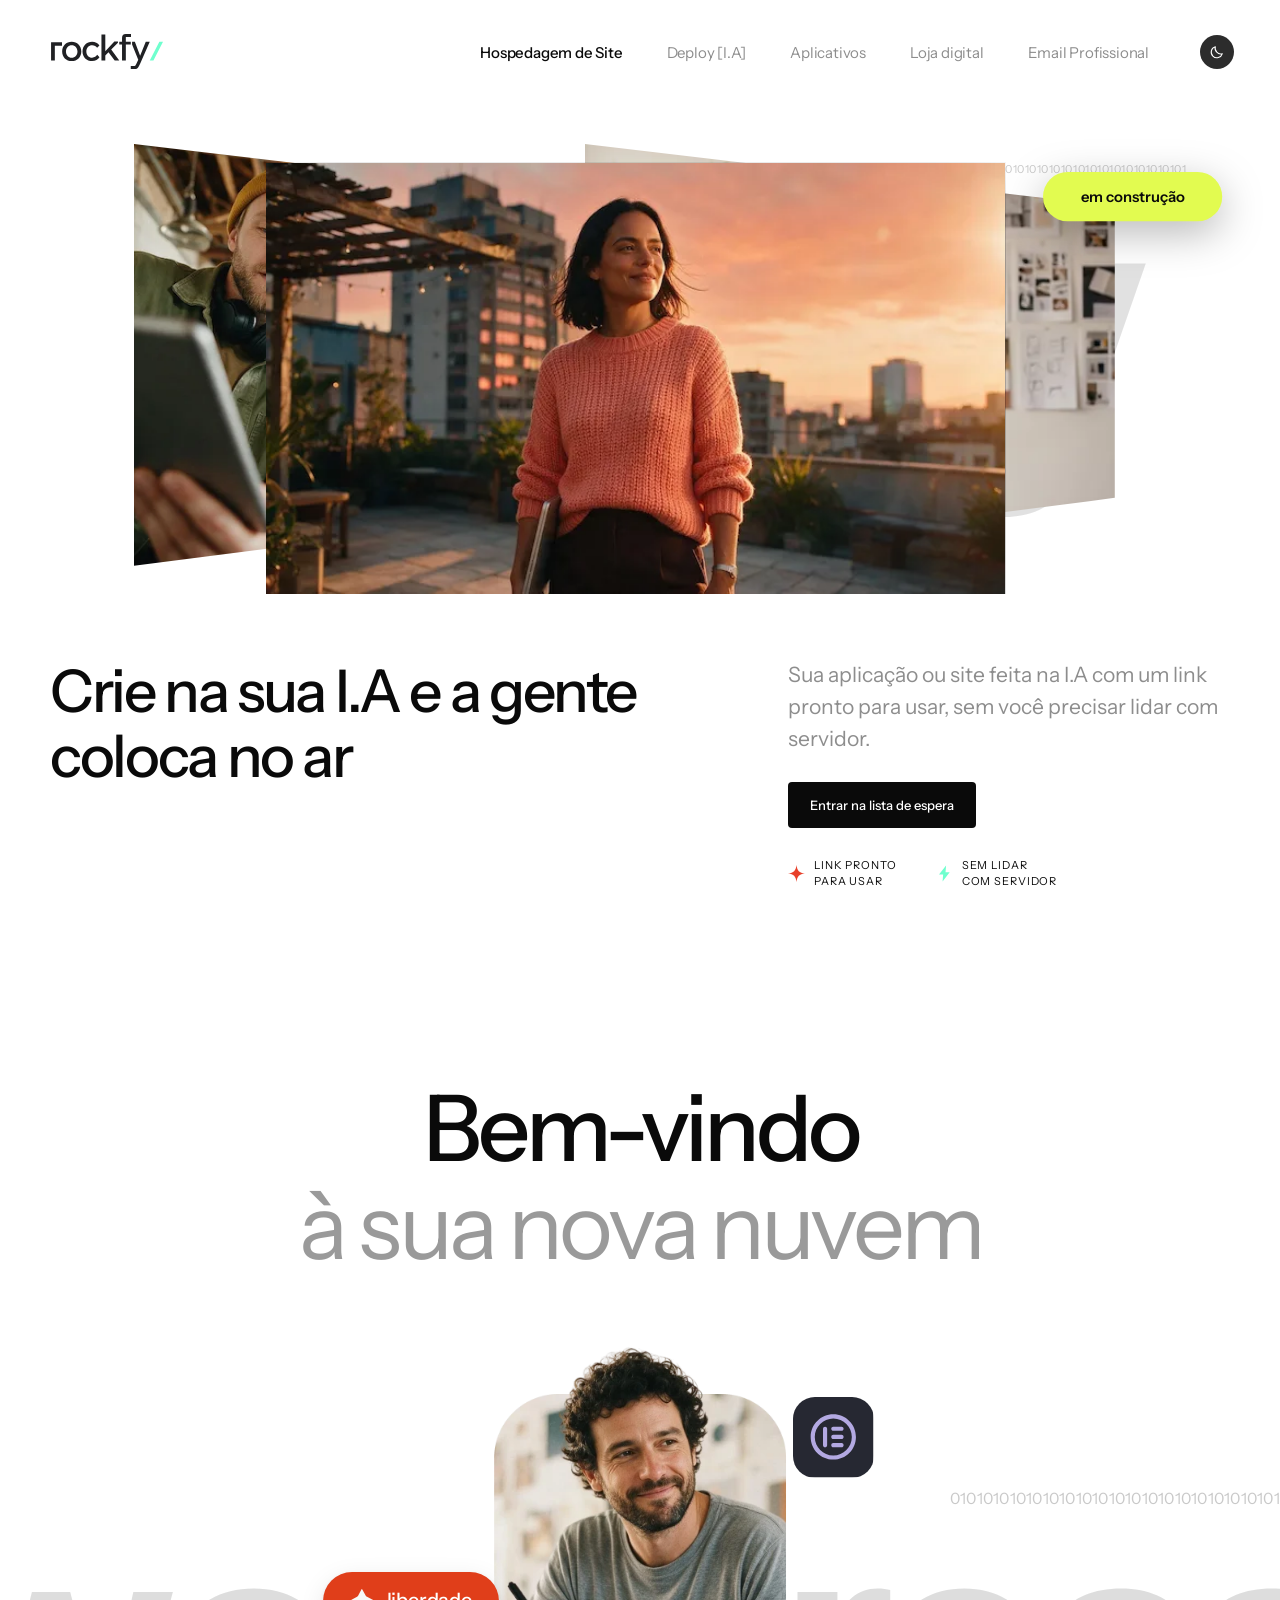
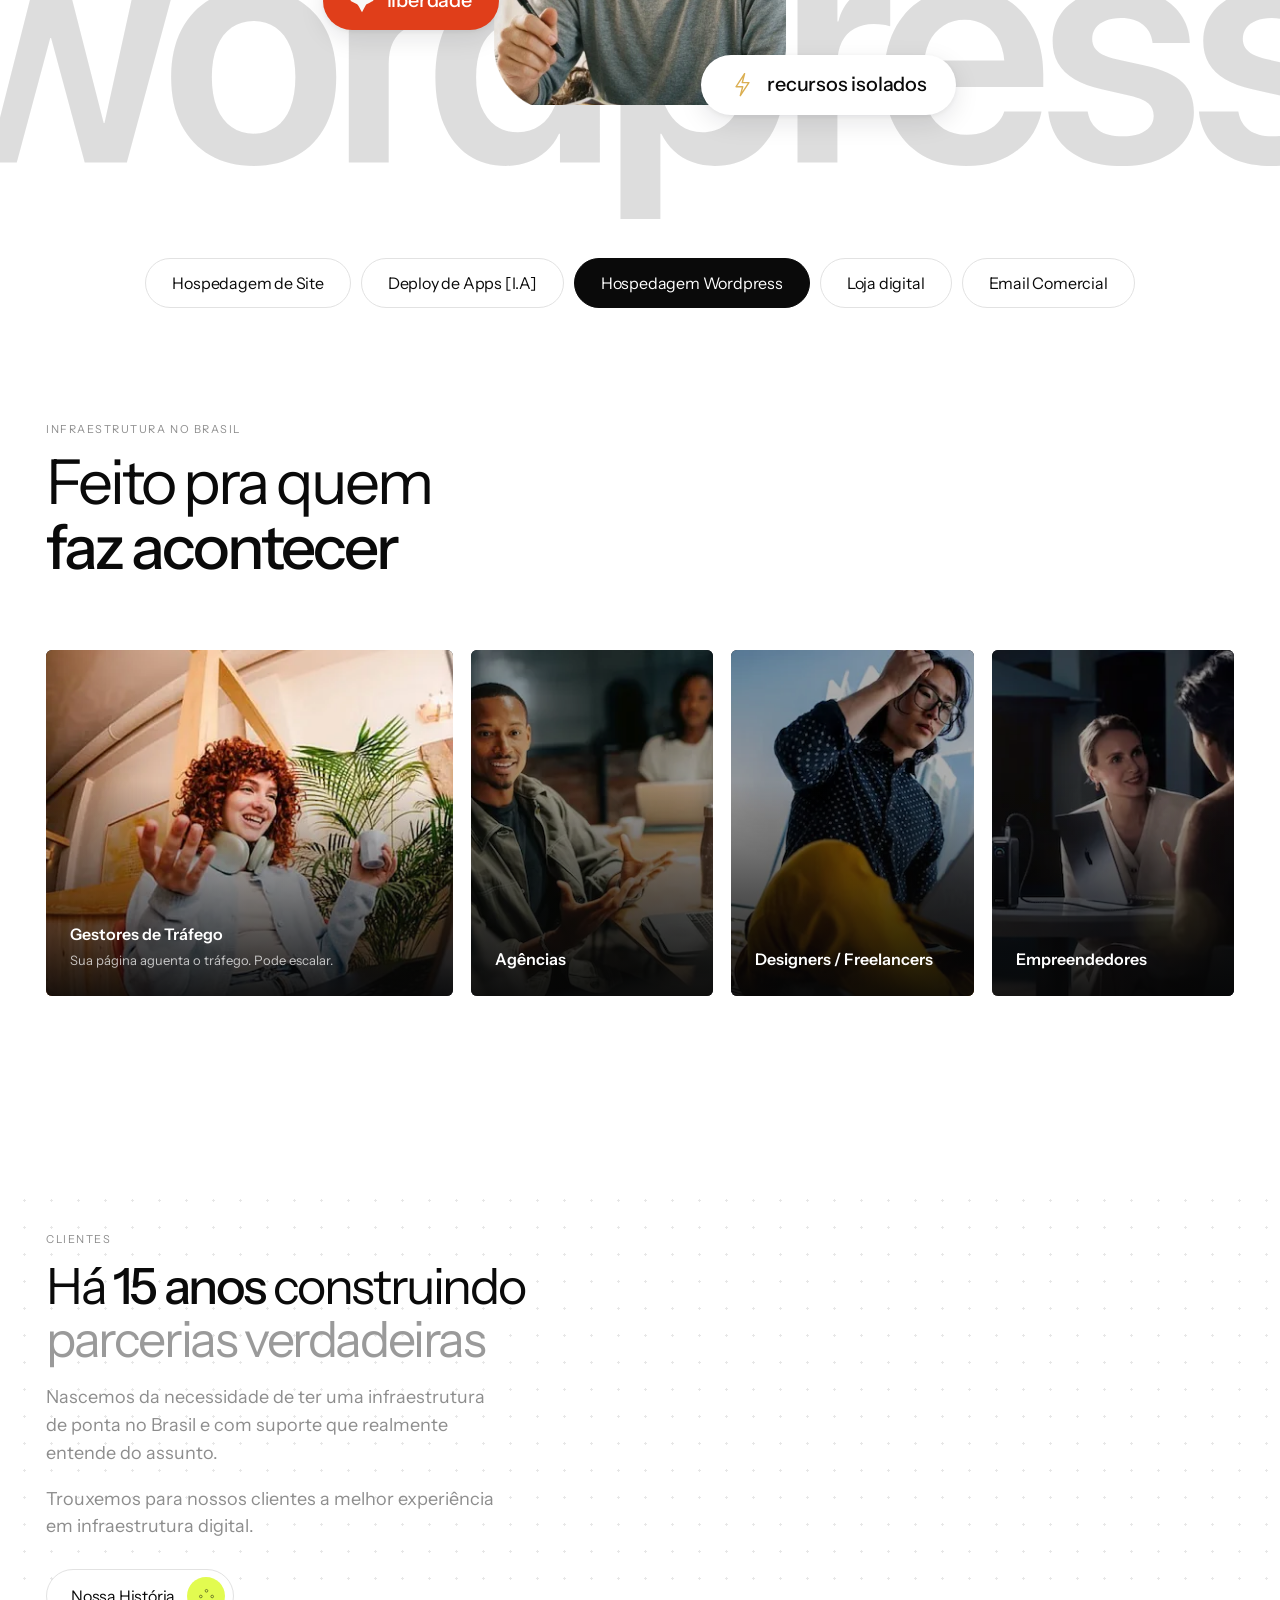
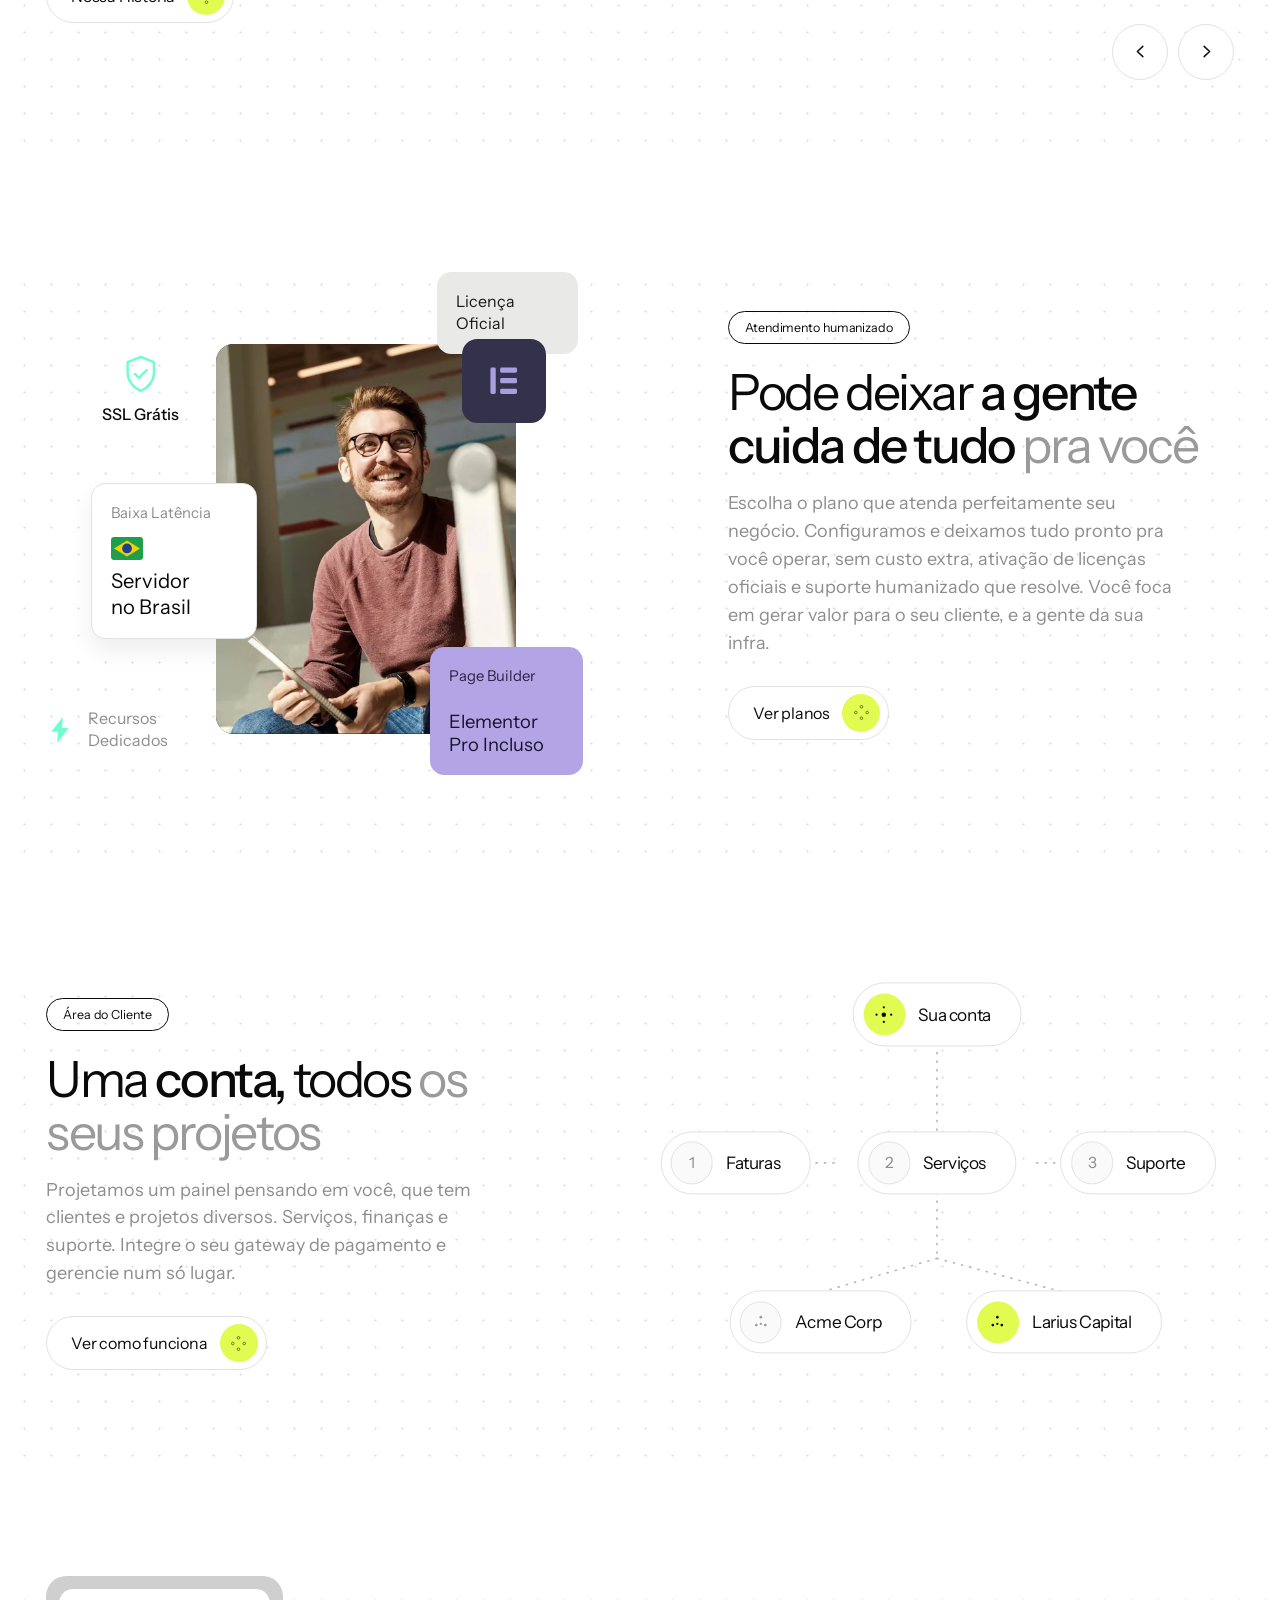
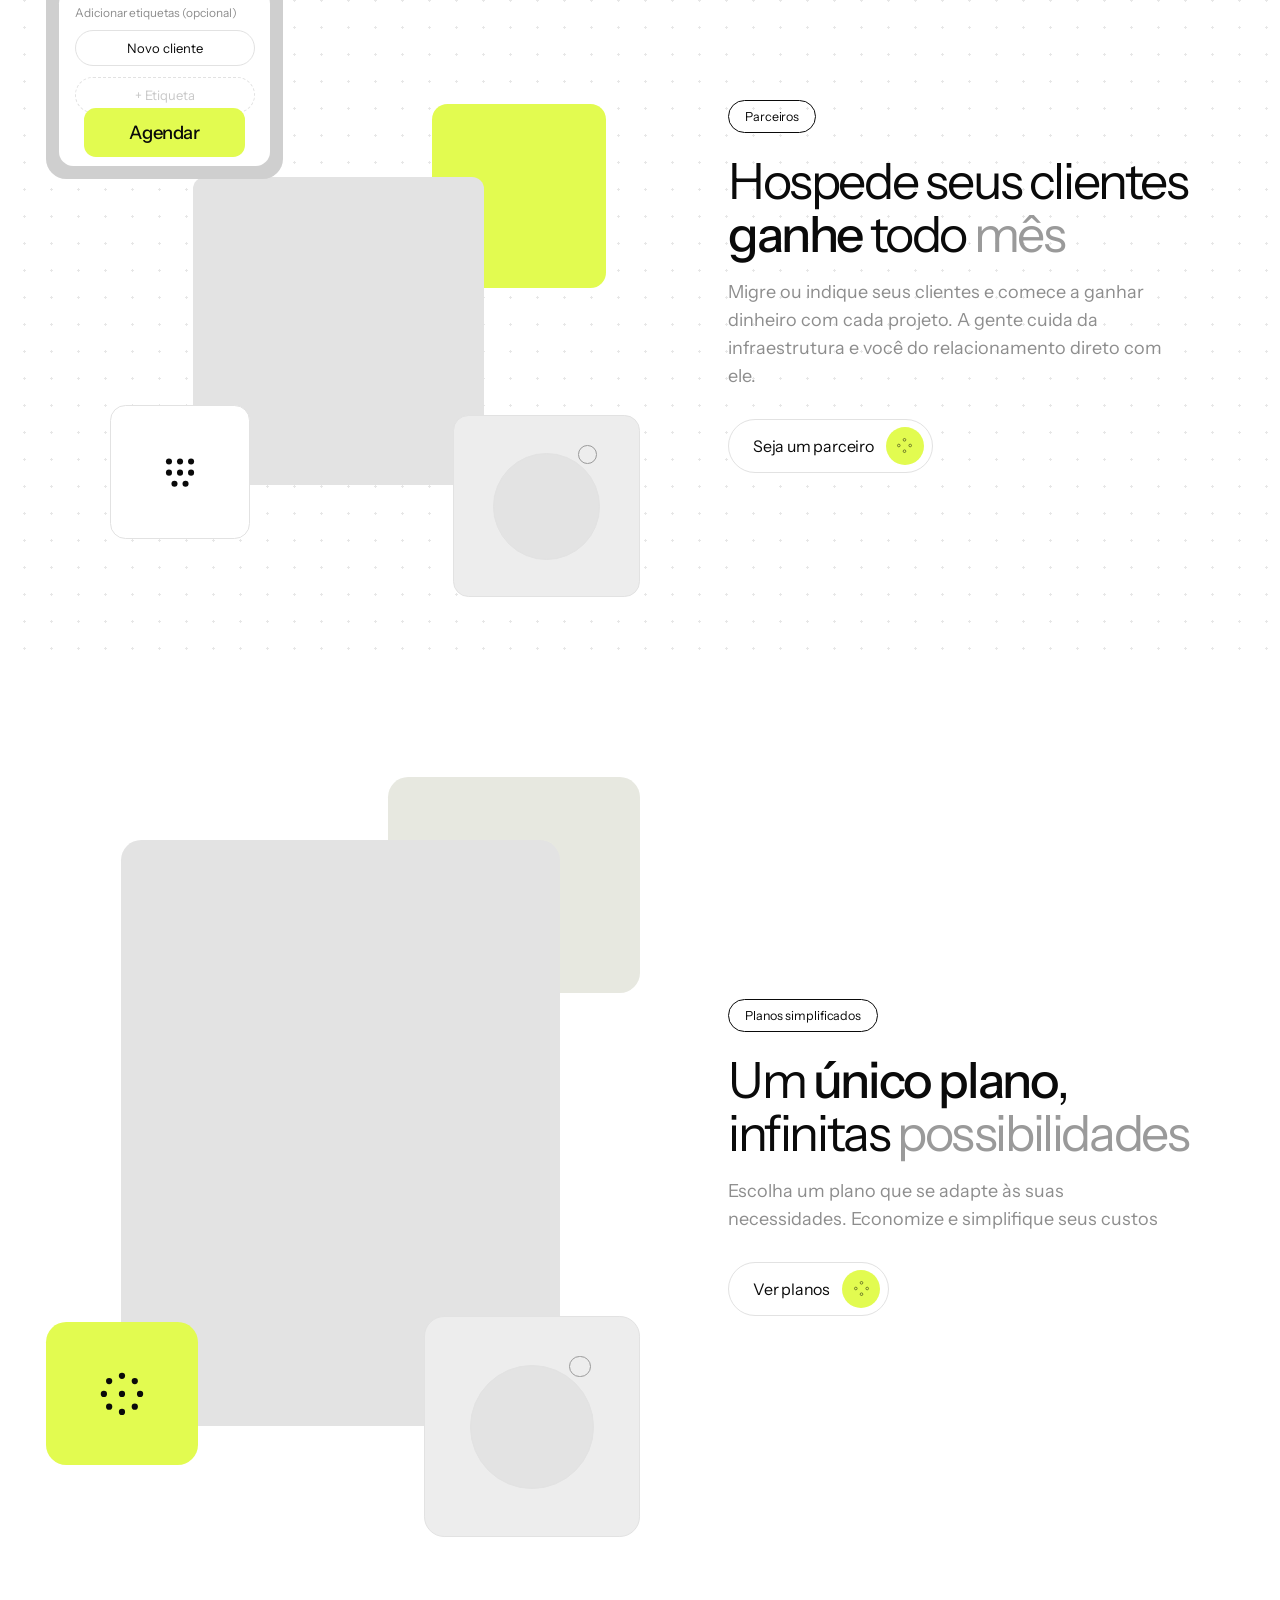
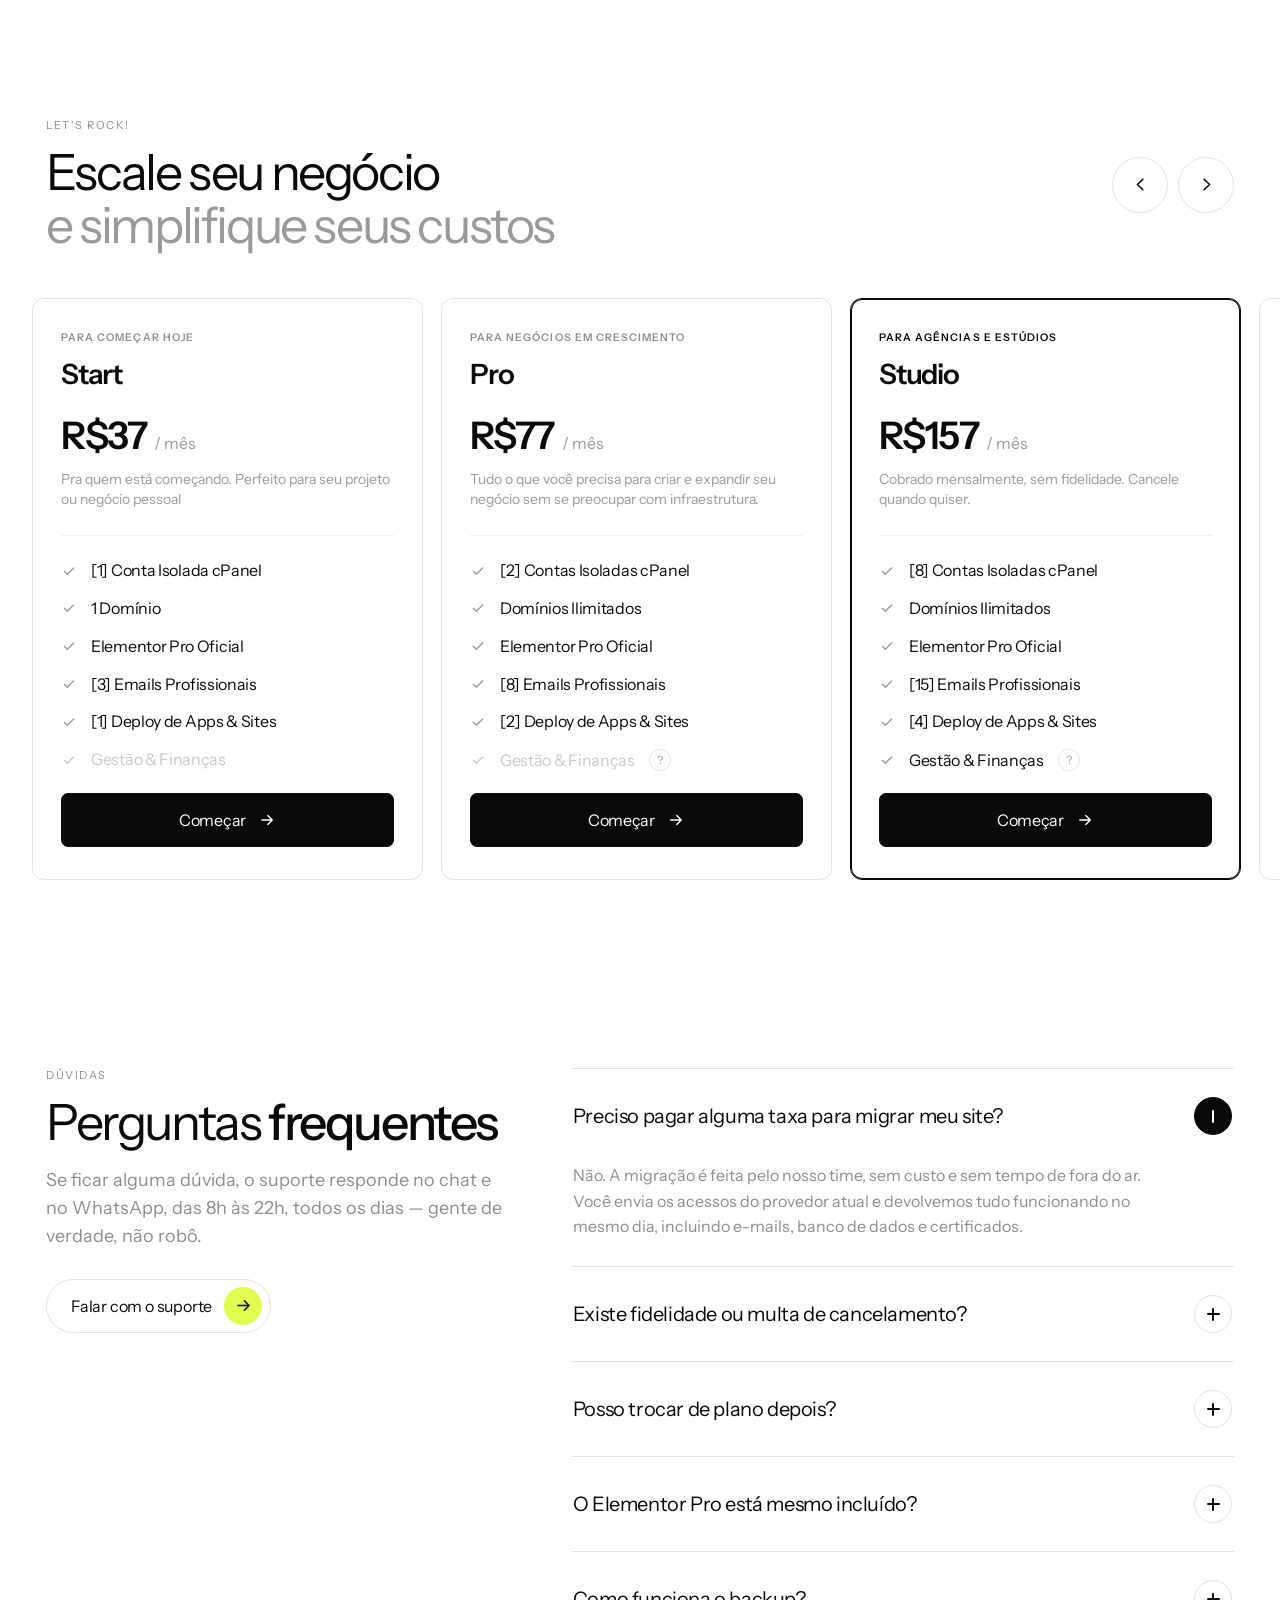
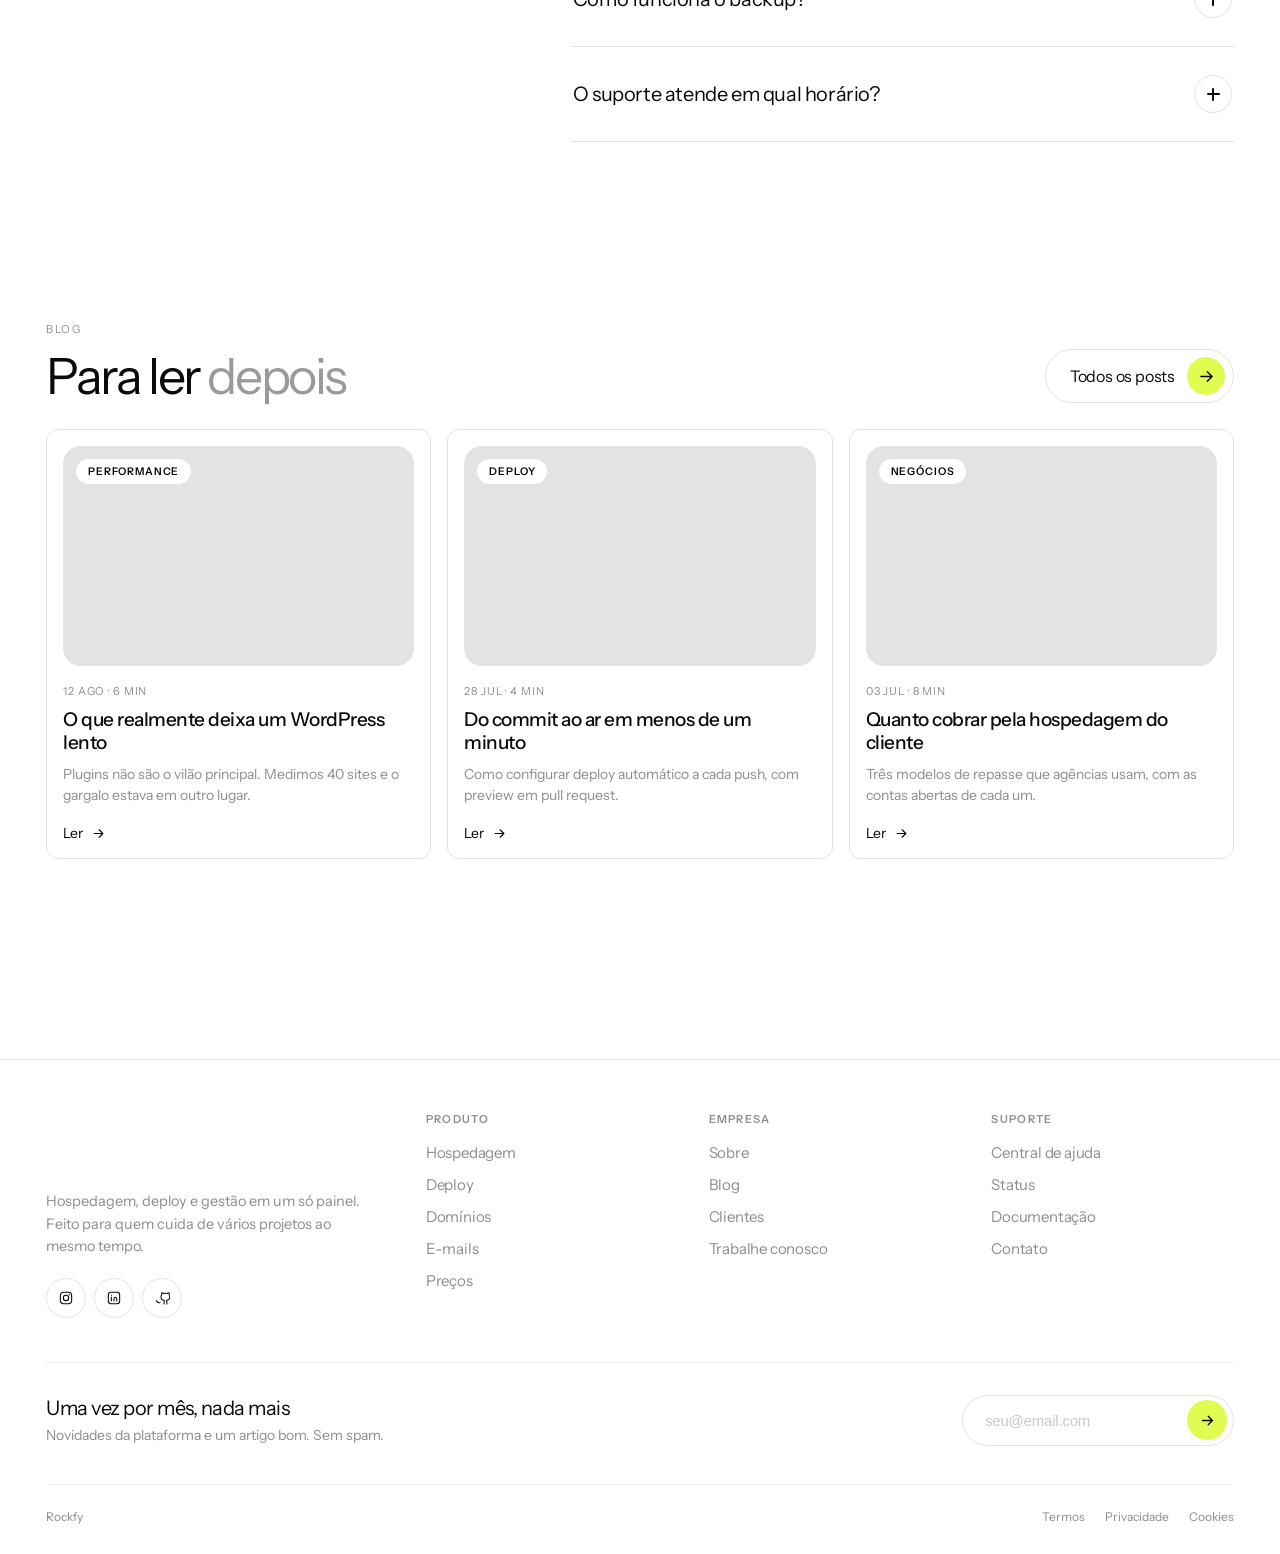
==== commit 05395eca: "sessoes heros" ====
--- a/index.html
+++ b/index.html
@@ -191,7 +191,7 @@
     <img class="wp-hero__elementor" src="wp-assets/elementor.svg" alt="Elementor" width="79" height="79" loading="lazy" decoding="async">
     <span class="wp-hero__pill wp-hero__pill--modelos">
       <img src="wp-assets/star.svg" alt="" aria-hidden="true" width="24" height="25" loading="lazy">
-      modelos
+      liberdade
     </span>
     <span class="wp-hero__pill wp-hero__pill--recursos">
       <img src="wp-assets/bolt.svg" alt="" aria-hidden="true" width="23" height="40" loading="lazy">
@@ -214,31 +214,96 @@
       novo pedido
     </span>
   </section>
+
+  <section class="em-hero" data-hero-panel="email" aria-label="E-mail profissional — emailPro" hidden>
+    <img class="em-hero__wordmark" src="em-assets/email.svg" alt="" aria-hidden="true" width="1076" height="372" decoding="async" fetchpriority="low">
+    <p class="em-hero__binary" aria-hidden="true">0101010101010101010101010101010101010101</p>
+    <img class="em-hero__photo" src="em-assets/email.webp" alt="Mulher sorrindo ao ar livre" width="360" height="456" decoding="async" fetchpriority="low">
+    <img class="em-hero__badge" src="em-assets/send.svg" alt="Enviar" width="87" height="83" decoding="async" fetchpriority="low">
+    <span class="em-hero__pill em-hero__pill--pro">emailPro</span>
+    <span class="em-hero__pill em-hero__pill--mail">
+      <img src="em-assets/mail.svg" alt="" aria-hidden="true" width="22" height="18" decoding="async" fetchpriority="low">
+      lara@growth.com
+    </span>
+  </section>
+
+  <section class="em-hero" data-hero-panel="elementor" aria-label="Elementor Pro — licença oficial inclusa" hidden>
+    <img class="em-hero__wordmark" src="el-assets/elementor-word.svg" alt="" aria-hidden="true" width="1280" height="337" decoding="async" fetchpriority="low">
+    <p class="em-hero__binary" aria-hidden="true">0101010101010101010101010101010101010101</p>
+    <img class="em-hero__photo" src="el-assets/image-01.webp" alt="Profissional trabalhando em seu site" width="600" height="400" decoding="async" fetchpriority="low">
+    <img class="em-hero__badge" src="el-assets/elementor-badge.svg" alt="Elementor" width="79" height="79" decoding="async" fetchpriority="low">
+    <span class="em-hero__pill em-hero__pill--pro">Elementor Pro</span>
+    <span class="em-hero__pill em-hero__pill--mail">
+      <img src="el-assets/star.svg" alt="" aria-hidden="true" width="24" height="25" decoding="async" fetchpriority="low">
+      licença oficial
+    </span>
+  </section>
+
+  <section class="deploy-panel" data-hero-panel="deploy" aria-label="Deploy — seu app no ar" hidden>
+      <div class="deploy-stage">
+        <div class="deploy-stage__word"><img src="deploy-assets/deploy.svg" width="1118" height="363" decoding="async" alt="" aria-hidden="true"></div>
+        <p class="deploy-binary" aria-hidden="true">01010101010101010101010101010101010101</p>
+        <div class="deploy-stack-wrap"><div class="deploy-stack" role="img" aria-label="Composição de quatro camadas sobrepostas">
+          <div class="deploy-card"><img src="deploy-assets/6.webp" width="700" height="467" decoding="async" alt="" aria-hidden="true"></div><div class="deploy-card"><img src="deploy-assets/5.webp" width="700" height="394" decoding="async" alt="" aria-hidden="true"></div><div class="deploy-card"><img src="deploy-assets/freelancer.webp" width="600" height="360" decoding="async" alt="" aria-hidden="true"></div><div class="deploy-card"><img src="deploy-assets/designer.webp" width="600" height="401" decoding="async" alt="" aria-hidden="true"></div>
+          <div class="deploy-pill" aria-hidden="true"><svg viewBox="0 0 158 44" preserveAspectRatio="xMidYMid meet"><rect width="157.3" height="43.3" rx="21.6" fill="var(--accent)"></rect><text x="50%" y="50%" text-anchor="middle" dominant-baseline="central" font-family="var(--font)" font-size="13" font-weight="600" fill="var(--on-accent)">em construção</text></svg></div>
+        </div></div>
+      </div>
+  </section>
   </div>
 
   <div class="chips-wrap">
     <div class="chips">
-      <button class="chip ghost">Hospedagem de Site</button>
-      <button class="chip">Deploy de Apps feitos com I.A</button>
+      <button class="chip" data-hero="elementor" aria-pressed="false" aria-controls="heroSlot">Hospedagem de Site</button>
+      <button class="chip" data-hero="deploy" aria-pressed="false" aria-controls="heroSlot">Deploy de Apps [I.A]</button>
       <button class="chip" data-hero="wordpress" aria-pressed="true" aria-controls="heroSlot">Hospedagem Wordpress</button>
-      <button class="chip">Aplicativos em Docker</button>
       <button class="chip" data-hero="loja" aria-pressed="false" aria-controls="heroSlot">Loja digital</button>
-      <button class="chip ghost">Email Comercial</button>
+      <button class="chip" data-hero="email" aria-pressed="false" aria-controls="heroSlot">Email Comercial</button>
     </div>
     <span class="fade l"></span><span class="fade r"></span>
   </div>
 
   <!-- ══════ 2 · DEPOIMENTOS ══════ -->
-  <section class="section" aria-roledescription="carrossel" aria-label="Depoimentos">
+  <section class="section" aria-labelledby="audience-title">
     <div class="voices__head">
       <div>
         <p class="eyebrow">Infraestrutura no Brasil</p>
-        <h2 class="voices__title">Feito pra quem <br><b>faz acontecer</b></h2>
-      </div>
-    </div>
-    <div class="deck" id="deck"></div>
-    <div class="dots" id="dots"></div>
-    <div class="voices__controls"><button class="arrowbtn" id="prev" aria-label="Anterior"><svg viewBox="0 0 24 24"><path d="M15 5.5 8 12l7 6.5" stroke-width="1.8" stroke-linecap="round" stroke-linejoin="round"/></svg></button><span class="counter"><b id="cur">01</b> / <span id="tot">05</span></span><button class="arrowbtn" id="next" aria-label="Próximo"><svg viewBox="0 0 24 24"><path d="m9 5.5 7 6.5-7 6.5" stroke-width="1.8" stroke-linecap="round" stroke-linejoin="round"/></svg></button></div>
+        <h2 class="voices__title" id="audience-title">Feito pra quem <br><b>faz acontecer</b></h2>
+      </div>
+    </div>
+    <div class="audience-row" id="audienceRow">
+      <button type="button" class="audience-card" aria-pressed="false">
+        <img class="audience-card__media" src="img/trefego.webp" alt="Gestores de Tráfego" width="600" height="360" decoding="async" loading="lazy">
+        <span class="audience-card__veil"></span>
+        <span class="audience-card__text">
+          <span class="audience-card__title">Gestores de Tráfego</span>
+          <span class="audience-card__desc">Sua página aguenta o tráfego. Pode escalar.</span>
+        </span>
+      </button>
+      <button type="button" class="audience-card" aria-pressed="false">
+        <img class="audience-card__media" src="img/agencia.webp" alt="Agências" width="600" height="360" decoding="async" loading="lazy">
+        <span class="audience-card__veil"></span>
+        <span class="audience-card__text">
+          <span class="audience-card__title">Agências</span>
+          <span class="audience-card__desc">Um painel isolado por cliente. Revenda sem dor de cabeça.</span>
+        </span>
+      </button>
+      <button type="button" class="audience-card" aria-pressed="false">
+        <img class="audience-card__media" src="img/freelancer.webp" alt="Designers / Freelancers" width="600" height="360" decoding="async" loading="lazy">
+        <span class="audience-card__veil"></span>
+        <span class="audience-card__text">
+          <span class="audience-card__title">Designers / Freelancers</span>
+          <span class="audience-card__desc">Elementor Pro incluso. Entregue o projeto mais rápido.</span>
+        </span>
+      </button>
+      <button type="button" class="audience-card" aria-pressed="false">
+        <img class="audience-card__media" src="img/empreendedor.webp" alt="Empreendedores" width="600" height="360" decoding="async" loading="lazy">
+        <span class="audience-card__veil"></span>
+        <span class="audience-card__text">
+          <span class="audience-card__title">Empreendedores</span>
+          <span class="audience-card__desc">Site no ar e suporte com gente de verdade do outro lado.</span>
+        </span>
+      </button>
+    </div>
   </section>
 
   <!-- ══════ 3 · INVEST IN YOUR PEOPLE ══════ -->
@@ -292,7 +357,7 @@
         </div>
 
         <div class="wp-fl wp-fl--models">
-          <div class="wp-fl-box"><p class="wp-fl-box__label">Modelos de seções</p></div>
+          <div class="wp-fl-box"><p class="wp-fl-box__label">Licença Oficial</p></div>
         </div>
 
         <div class="wp-fl wp-fl--logo" aria-hidden="true">
--- a/styles.css
+++ b/styles.css
@@ -126,10 +126,14 @@
 .hero-slot{margin:42px calc(var(--gutter)*-1) 30px}
 @media (min-width:900px){.hero-slot{margin-top:52px}}
 .hero-slot [data-hero-panel][hidden]{display:none}
+/* altura padronizada para todos os heroes do slot (a da Loja digital).
+   Os elementos são posicionados em cqw (% da LARGURA), então mudar a
+   altura só ajusta a moldura — nada reposiciona nem corta. */
+.hero-slot [data-hero-panel]{aspect-ratio:1071/417}
+@media (max-width:640px){.hero-slot [data-hero-panel]{aspect-ratio:640/400}}
 
 .wp-hero{
-  position:relative;width:100%;
-  aspect-ratio:820/300;overflow:hidden;
+  position:relative;width:100%;overflow:hidden;
   container-type:inline-size;isolation:isolate;user-select:none;
   --wp-red:#E03E1A;
   --wp-shadow:0 .60cqw 2.00cqw rgba(23,23,26,.10),0 .12cqw .40cqw rgba(23,23,26,.06);
@@ -207,7 +211,6 @@
 
 /* mobile: a escala proporcional pura ficaria pequena demais */
 @media (max-width:640px){
-  .wp-hero{aspect-ratio:640/380}
   .wp-hero__wordmark{width:150%;top:22cqw}
   .wp-hero__photo{top:2cqw;width:38cqw;height:47cqw;border-radius:4.4cqw}
   .wp-hero__elementor{top:4.5cqw;left:auto;right:5cqw;width:8.4cqw;height:8.4cqw;border-radius:2.2cqw}
@@ -369,12 +372,163 @@
 .collage > *{position:absolute}
 
 /* — colagem A (mensagem) — */
+/* ── HERO E-mail profissional (migrado de _local/heros/hero-email.html) ──
+   Referência 1141x430. Mesmas adaptações dos outros heroes:
+   cores próprias do componente trocadas pelos tokens do tema. */
+.em-hero{
+  position:relative;width:100%;overflow:hidden;
+  container-type:inline-size;isolation:isolate;user-select:none;
+  --em-graphite:#454545;
+  --em-shadow:0 .60cqw 2.00cqw rgba(23,23,26,.10),0 .12cqw .40cqw rgba(23,23,26,.06);
+}
+.em-hero__wordmark{
+  position:absolute;top:7.45cqw;left:50%;transform:translateX(-50%);
+  width:88%;height:auto;display:block;z-index:1;pointer-events:none;opacity:.14;
+  animation:em-rise-wide 1.1s cubic-bezier(.16,.84,.36,1) .05s backwards;
+}
+html[data-theme="dark"] .em-hero__wordmark{filter:invert(1);opacity:.18}
+.em-hero__binary{
+  position:absolute;top:15.58cqw;right:0;width:29.01cqw;margin:0;z-index:2;
+  font-family:var(--font);font-size:1.14cqw;line-height:1;letter-spacing:.02cqw;
+  color:var(--gray-300);white-space:nowrap;overflow:hidden;
+  direction:rtl;text-align:right;border-left:.16cqw solid transparent;
+  animation:em-type 1.05s steps(40,end) .95s backwards,em-caret .55s steps(1,end) .95s infinite;
+}
+.em-hero__photo{
+  position:absolute;top:1.30cqw;left:40.12cqw;width:22cqw;height:27.50cqw;
+  object-fit:cover;object-position:50% 22%;border-radius:2.80cqw;display:block;z-index:3;
+  animation:em-rise 1s cubic-bezier(.16,.84,.36,1) .28s backwards;
+}
+.em-hero__badge{
+  position:absolute;top:4.20cqw;left:62.90cqw;width:7.10cqw;height:7.10cqw;
+  border-radius:50%;display:block;z-index:4;
+  animation:em-pop .7s cubic-bezier(.34,1.4,.5,1) .52s backwards;
+}
+.em-hero__pill{
+  position:absolute;z-index:5;display:inline-flex;align-items:center;gap:.95cqw;
+  border-radius:999px;font-weight:500;letter-spacing:-.01em;line-height:1;white-space:nowrap;
+}
+.em-hero__pill img{width:1.58cqw;height:1.58cqw;display:block;flex:none}
+.em-hero__pill--pro{
+  top:19.80cqw;left:29.60cqw;height:4.34cqw;padding:0 1.89cqw;font-size:1.34cqw;
+  background:var(--em-graphite);color:#fff;box-shadow:var(--em-shadow);
+  animation:em-pill-left .75s cubic-bezier(.34,1.3,.5,1) .66s backwards;
+}
+.em-hero__pill--mail{
+  top:23.20cqw;left:55.10cqw;height:4.89cqw;padding:0 2.05cqw;font-size:1.42cqw;
+  background:var(--surface);color:var(--ink);box-shadow:var(--em-shadow);
+  animation:em-pill-right .75s cubic-bezier(.34,1.3,.5,1) .80s backwards;
+}
+html[data-theme="dark"] .em-hero__pill--mail{background:var(--panel)}
+/* star.svg é quase branco (#F8F8F6): no hero do WordPress ele cai sobre a
+   pílula vermelha e lê bem, mas aqui a pílula é clara e ele sumia
+   (contraste medido: 1,03:1). No tema escuro a pílula escurece e não precisa. */
+html[data-theme="light"] [data-hero-panel="elementor"] .em-hero__pill--mail img{filter:invert(1)}
+
+@keyframes em-rise-wide{from{opacity:0;transform:translateX(-50%) translateY(2cqw) scale(.985)}}
+@keyframes em-rise{from{opacity:0;transform:translateY(2.6cqw) scale(.96)}}
+@keyframes em-rise-center{from{opacity:0;transform:translateX(-50%) translateY(4cqw) scale(.96)}to{opacity:1;transform:translateX(-50%)}}
+@keyframes em-pop{from{opacity:0;transform:translateY(1cqw) scale(.7)}}
+@keyframes em-pill-left{from{opacity:0;transform:translateX(-2cqw) scale(.94)}}
+@keyframes em-pill-right{from{opacity:0;transform:translateX(2cqw) scale(.94)}}
+@keyframes em-type{from{width:0}}
+@keyframes em-caret{0%,49%{border-left-color:var(--gray-300)}50%,100%{border-left-color:transparent}}
+
+@media (prefers-reduced-motion:no-preference){
+  .em-hero__pill,.em-hero__badge{transition:transform .35s cubic-bezier(.2,.7,.3,1)}
+  .em-hero:hover .em-hero__pill--pro,
+  .em-hero:hover .em-hero__pill--mail{transform:translateY(-.4cqw)}
+  .em-hero:hover .em-hero__badge{transform:translateY(-.3cqw) rotate(-6deg)}
+}
+@media (prefers-reduced-motion:reduce){
+  .em-hero__wordmark,.em-hero__photo,.em-hero__badge,
+  .em-hero__pill,.em-hero__binary{animation:none !important}
+}
+@media (max-width:640px){
+  .em-hero__wordmark{width:118%;top:23cqw}
+  .em-hero__photo{top:2cqw;left:50%;transform:translateX(-50%);width:36cqw;height:47cqw;border-radius:4.4cqw;animation-name:em-rise-center}
+  .em-hero__badge{top:4cqw;left:auto;right:5cqw;width:11.5cqw;height:11.5cqw}
+  .em-hero__binary{display:none}
+  .em-hero__pill{gap:1.4cqw}
+  .em-hero__pill img{width:2.9cqw;height:2.9cqw}
+  .em-hero__pill--pro{top:26cqw;left:3cqw;height:7.4cqw;padding:0 3.2cqw;font-size:2.5cqw}
+  .em-hero__pill--mail{top:41cqw;left:auto;right:3cqw;height:7.9cqw;padding:0 3.4cqw;font-size:2.6cqw}
+}
+
+/* ── PÚBLICOS / audience-row (migrado de _local: section.audience) ──
+   Acordeão horizontal: o card ativo abre 1,68x. Os cards trazem o próprio
+   véu escuro sobre a foto, então funcionam em qualquer fundo — a faixa
+   escura da seção original não veio junto. */
+.audience-row{
+  display:flex;gap:clamp(10px,1.6vw,18px);
+  height:clamp(250px,27vw,360px);
+  margin-top:clamp(38px,5.8vw,70px);
+}
+.audience-card{
+  position:relative;flex:1 1 0;min-width:0;display:block;
+  padding:0;border:0;border-radius:6px;overflow:hidden;
+  background:#25252a;color:inherit;font:inherit;text-align:left;cursor:pointer;
+  transition:flex-grow .75s cubic-bezier(.22,.68,.24,1);
+}
+.audience-card.is-active{flex-grow:1.68}
+.audience-card__media{
+  position:absolute;inset:0;width:100%;height:100%;
+  object-fit:cover;object-position:center;
+  filter:brightness(.68);transition:filter .75s ease;
+}
+.audience-card.is-active .audience-card__media{filter:brightness(1)}
+.audience-card__veil{
+  position:absolute;inset:0;
+  background:linear-gradient(to top,rgba(6,6,6,.9) 0%,rgba(6,6,6,.5) 30%,rgba(6,6,6,0) 62%);
+}
+.audience-card__text{
+  display:block;position:absolute;left:0;right:0;bottom:0;
+  padding:0 clamp(16px,2vw,24px) clamp(18px,2.2vw,26px);
+}
+.audience-card__title{
+  display:block;margin:0;font-size:16px;font-weight:600;line-height:1.3;color:#fff;
+}
+.audience-card__desc{
+  display:block;margin:0;font-size:clamp(12.5px,1.05vw,13px);line-height:1.45;
+  color:rgba(255,255,255,.72);
+  max-height:0;opacity:0;overflow:hidden;transform:translateY(6px);
+  transition:max-height .6s cubic-bezier(.22,.68,.24,1),opacity .4s ease,
+             transform .6s cubic-bezier(.22,.68,.24,1),margin-top .6s cubic-bezier(.22,.68,.24,1);
+}
+.audience-card.is-active .audience-card__desc{max-height:4.5em;opacity:1;transform:none;margin-top:6px}
+
+/* mobile: vira trilho deslizante, todos os textos visíveis */
+@media (max-width:640px){
+  .audience-row{
+    height:auto;gap:12px;overflow-x:auto;
+    scroll-snap-type:x mandatory;scroll-behavior:smooth;
+    scroll-padding-inline:var(--gutter);
+    scrollbar-width:none;overscroll-behavior-x:contain;
+    margin-inline:calc(var(--gutter)*-1);
+    padding-inline:var(--gutter);
+  }
+  .audience-row::-webkit-scrollbar{display:none}
+  .audience-card{flex:0 0 min(78vw,340px);height:clamp(170px,44vw,230px);scroll-snap-align:start}
+  .audience-card.is-active{flex-grow:0}
+  .audience-card__media{filter:brightness(.9)}
+  .audience-card__desc{max-height:4.5em;opacity:1;transform:none;margin-top:6px}
+}
+@media (prefers-reduced-motion:reduce){
+  .audience-card,.audience-card__media,.audience-card__desc{transition:none}
+}
+
+/* ── painel do Deploy dentro do slot ──
+   Reaproveita a cena do topo da página (.deploy-stage); aqui ela é
+   absoluta para preencher a moldura de altura padrão do slot. */
+.deploy-panel{position:relative;width:100%;overflow:hidden;container-type:inline-size}
+.deploy-panel .deploy-stage{position:absolute;inset:0;min-height:0;margin-top:0}
+.deploy-panel .deploy-stack-wrap{padding-top:clamp(14px,3.4cqw,40px)}
+
 /* ── HERO Loja digital (migrado de _local/heros/hero-loja.html) ──
    Referência 1071x417. Mesmas adaptações do hero WordPress:
    cores próprias do componente trocadas pelos tokens do tema. */
 .lj-hero{
-  position:relative;width:100%;
-  aspect-ratio:1071/417;overflow:hidden;
+  position:relative;width:100%;overflow:hidden;
   container-type:inline-size;isolation:isolate;user-select:none;
   --lj-shadow:0 .60cqw 2.00cqw rgba(23,23,26,.10),0 .12cqw .40cqw rgba(23,23,26,.06);
 }
@@ -445,7 +599,6 @@
   .lj-hero__spark,.lj-hero__pill,.lj-hero__binary{animation:none !important}
 }
 @media (max-width:640px){
-  .lj-hero{aspect-ratio:640/400}
   .lj-hero__wordmark{width:150%;top:23cqw}
   .lj-hero__photo{top:2cqw;left:50%;transform:translateX(-50%);width:38cqw;height:47cqw;border-radius:4.4cqw;animation-name:lj-rise-center}
   .lj-hero__badge{top:4cqw;left:auto;right:5cqw;width:9cqw;height:9cqw;border-radius:2.3cqw}
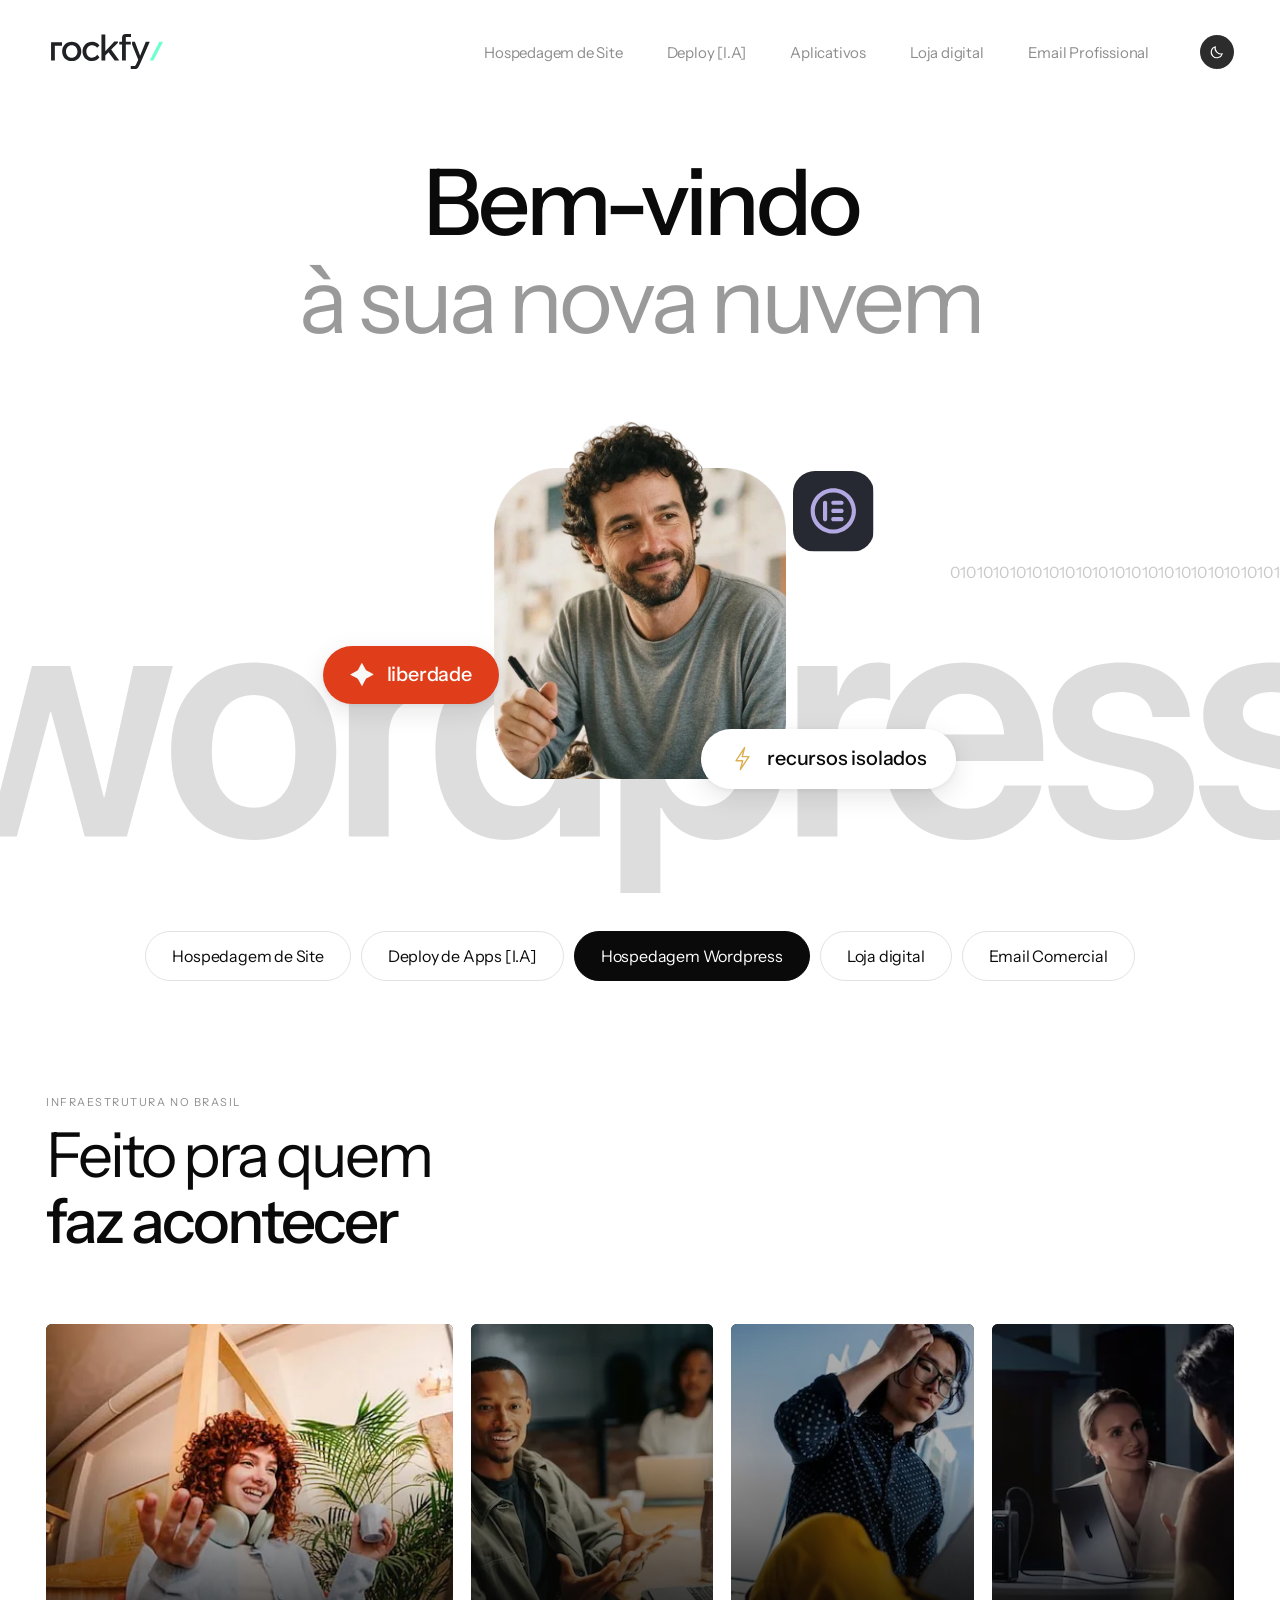
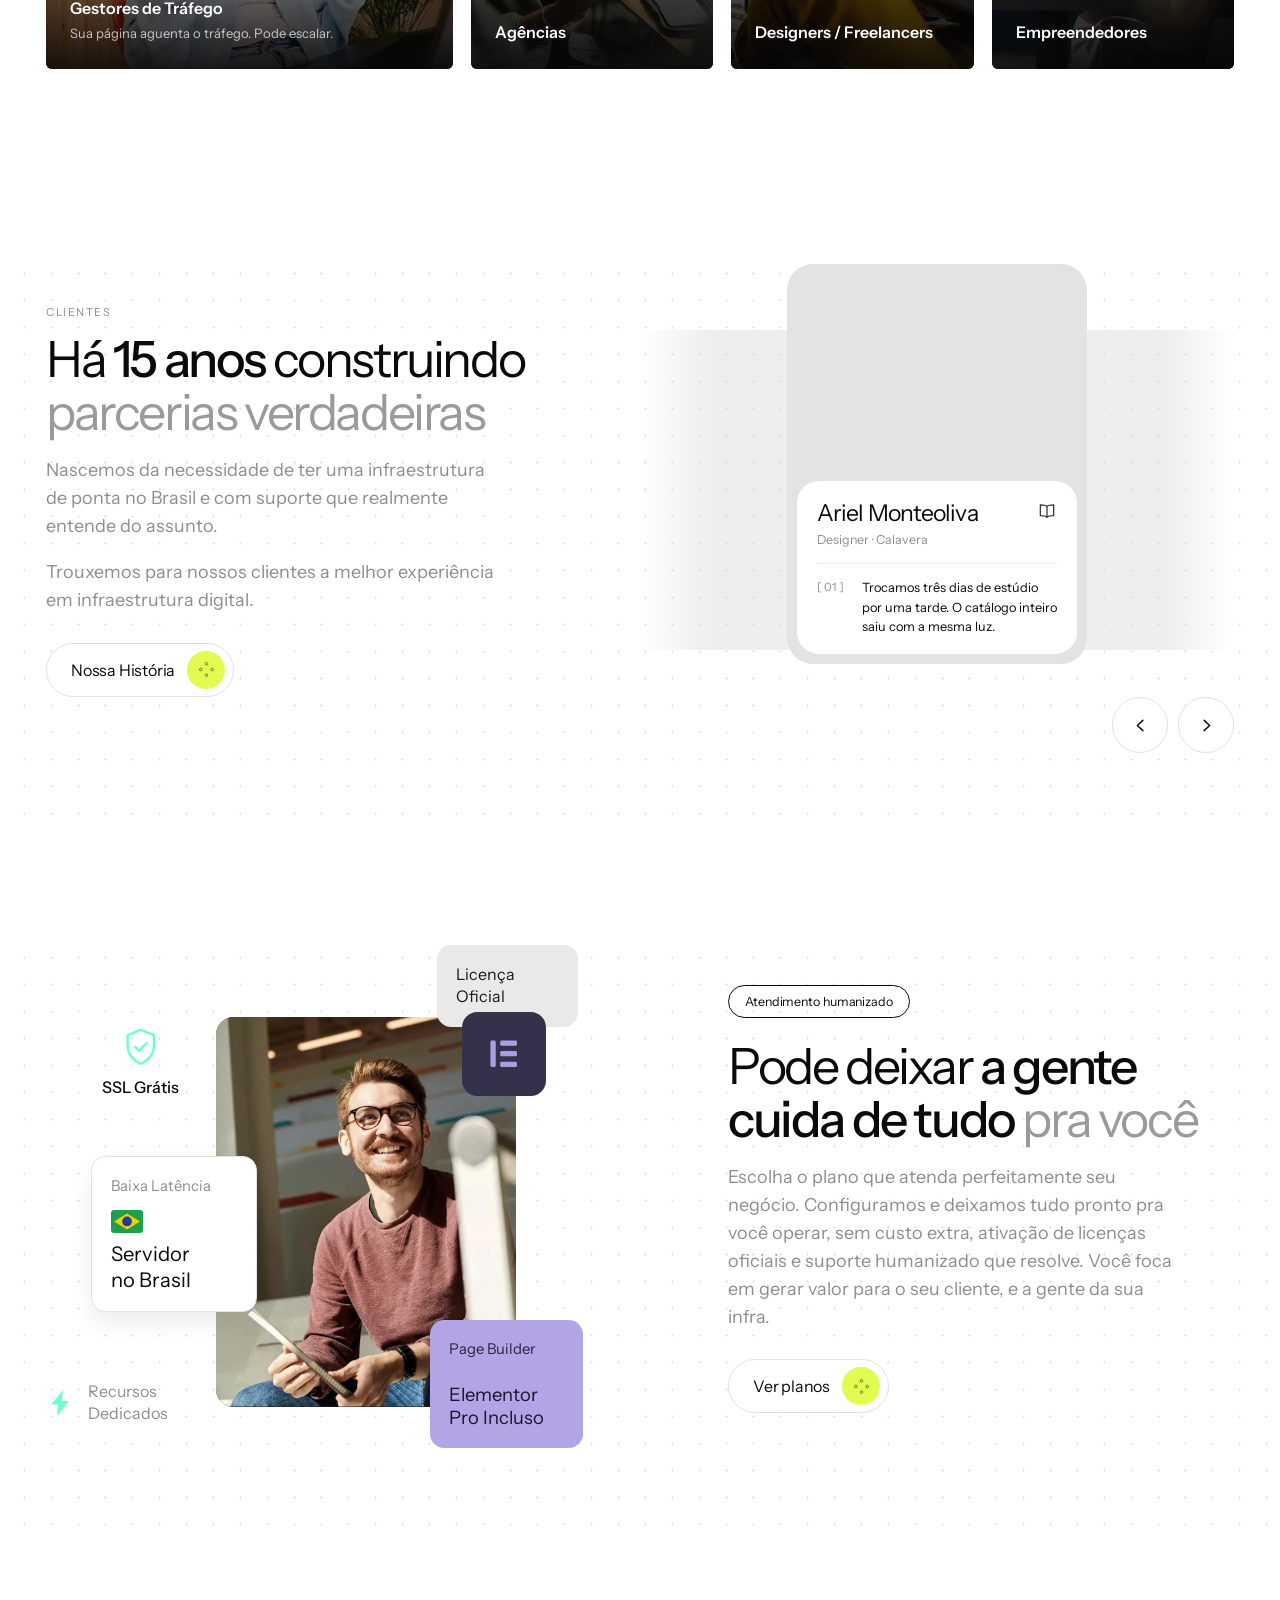
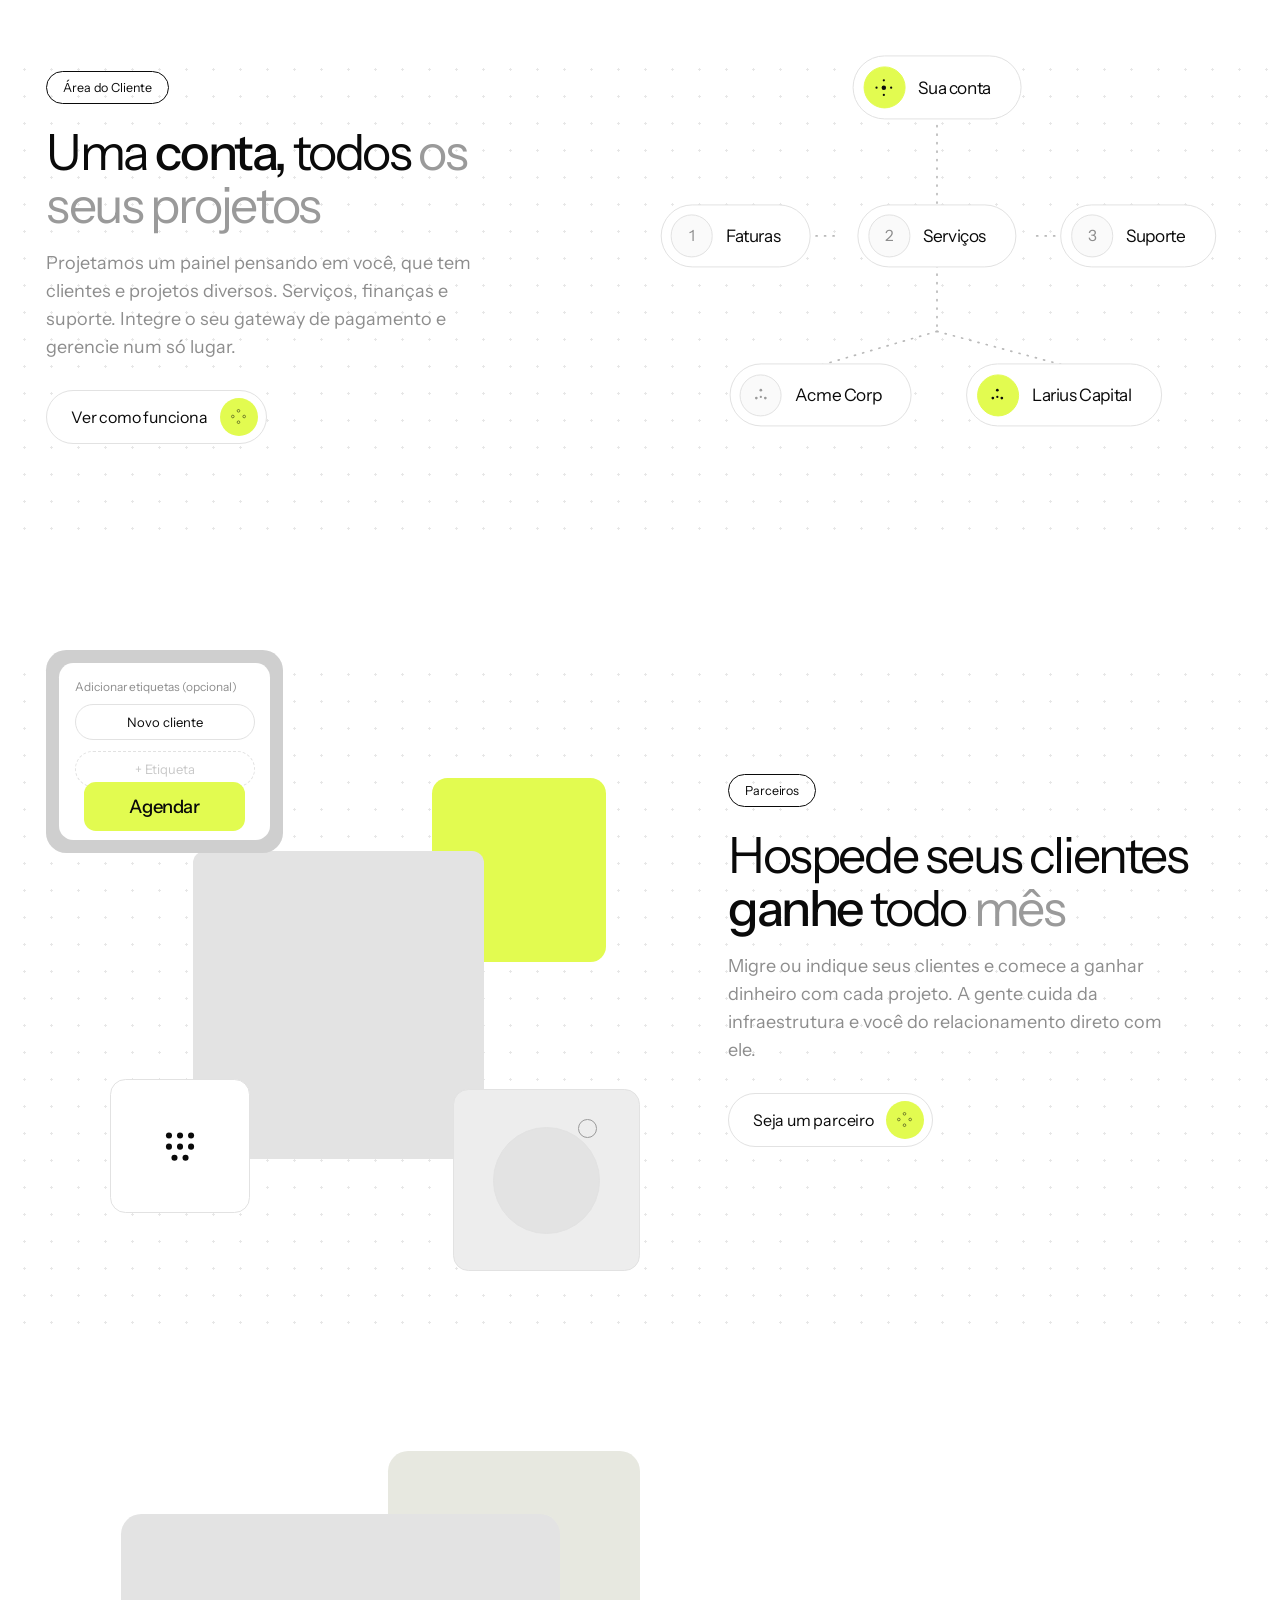
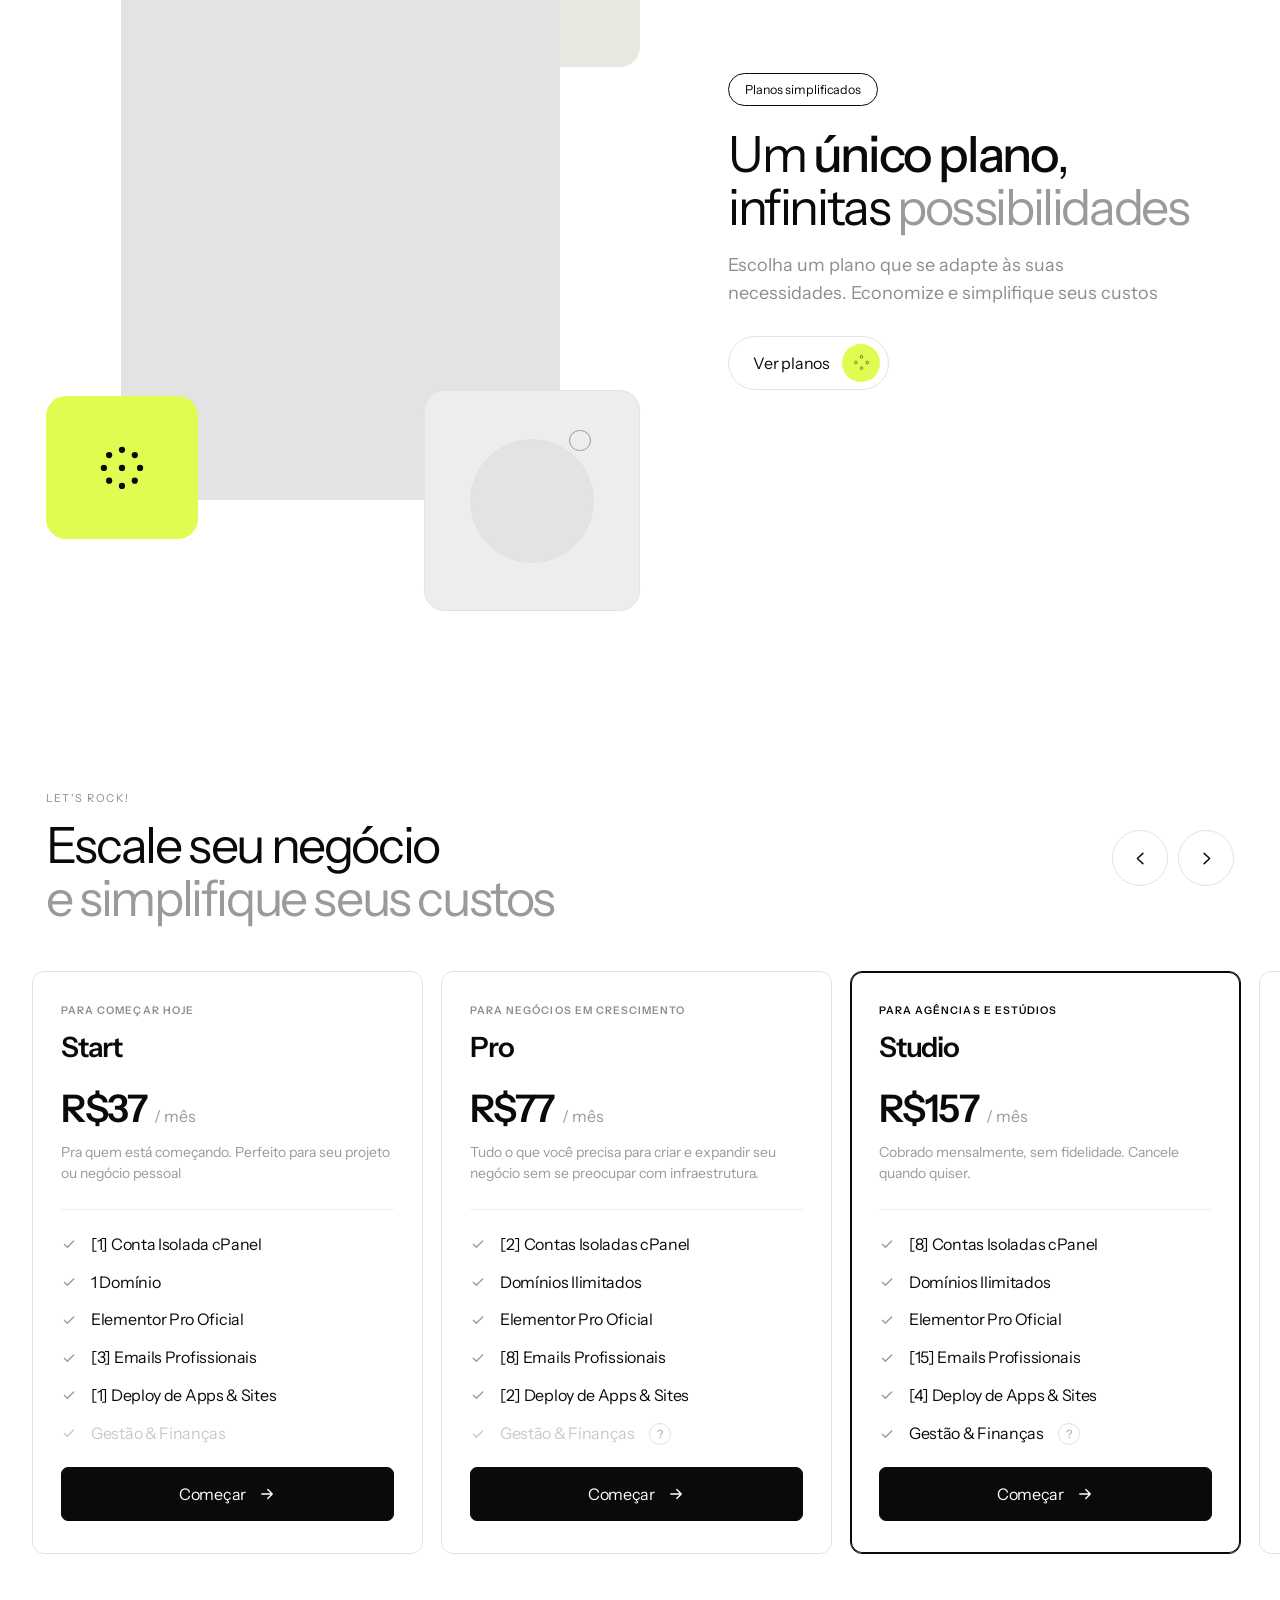
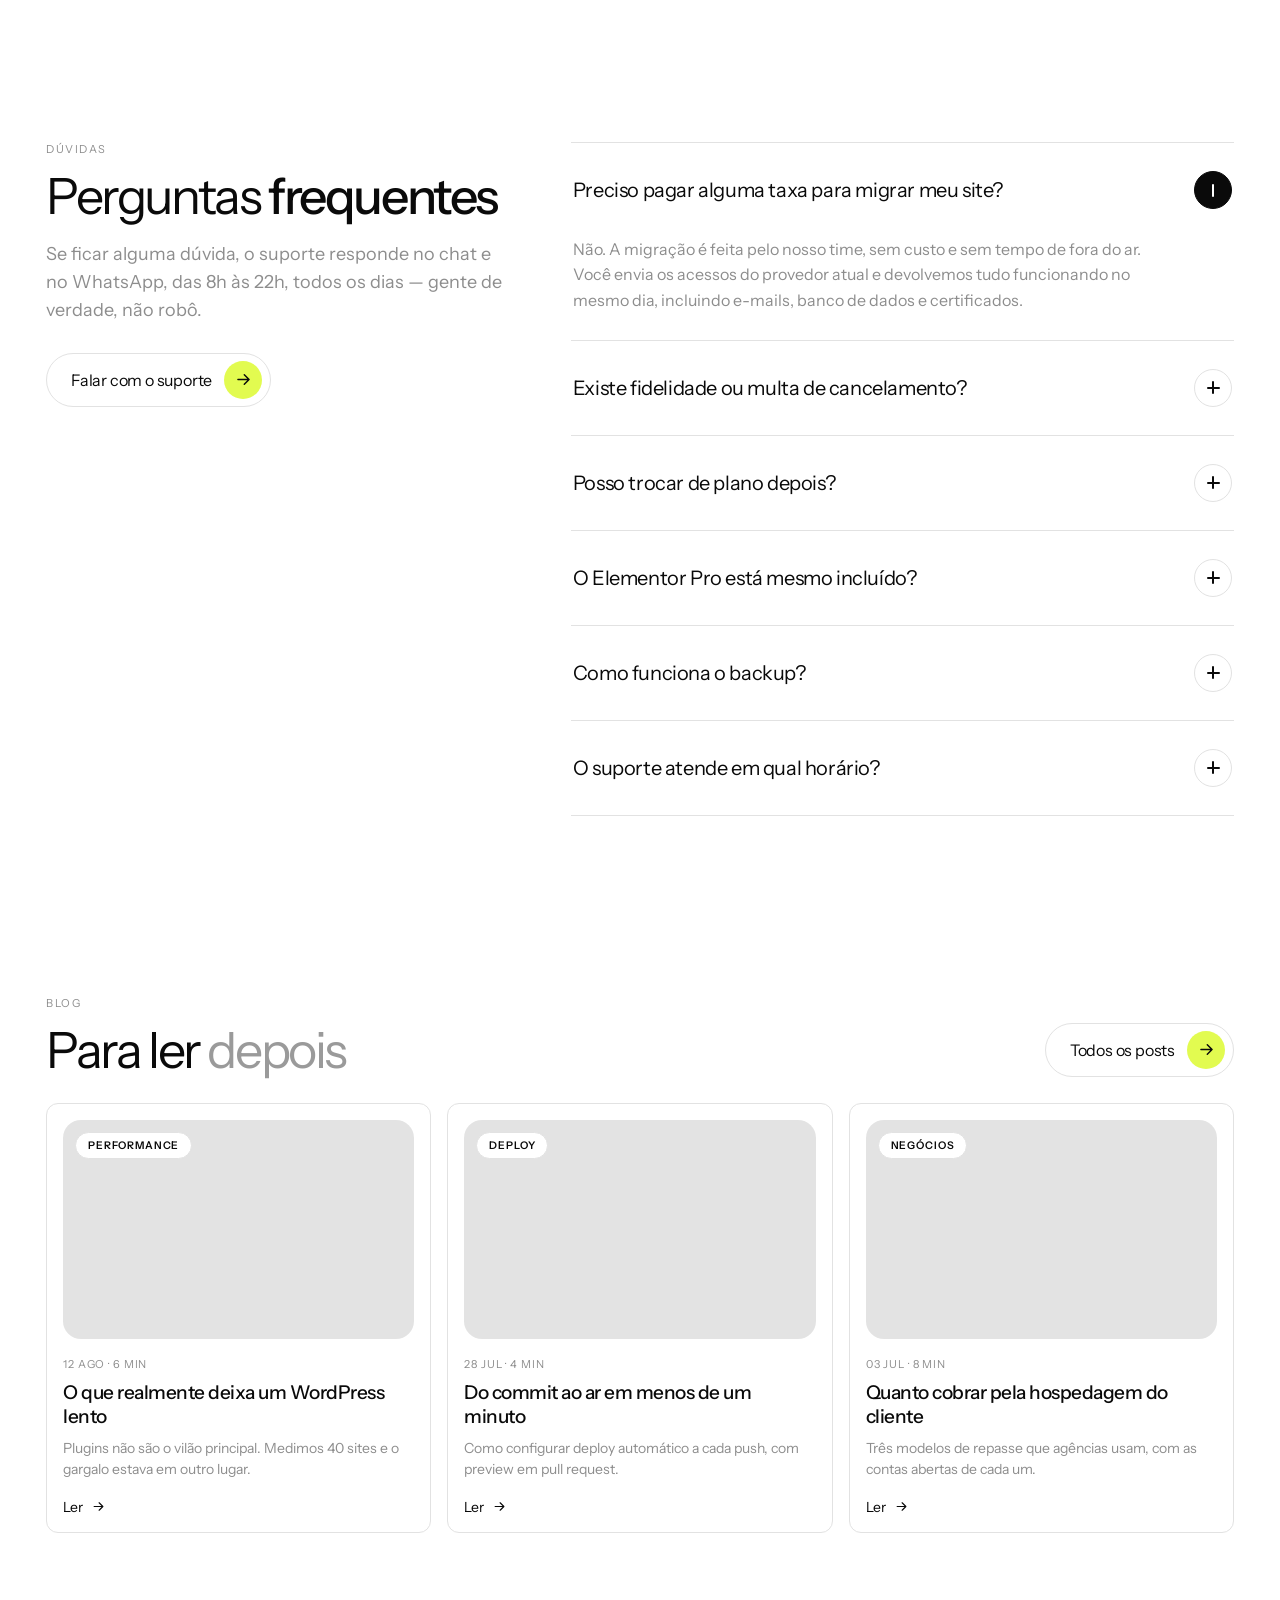
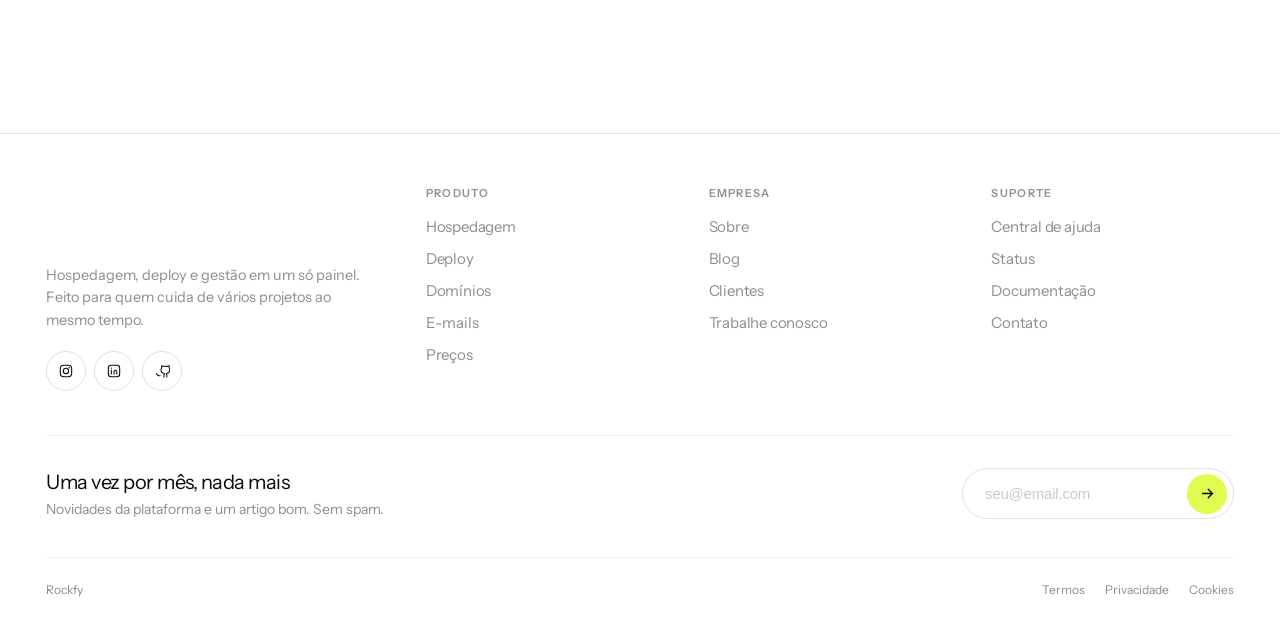
==== commit ff730798: "paginas ok" ====
--- a/index.html
+++ b/index.html
@@ -3,9 +3,9 @@
 <head>
 <meta charset="UTF-8">
 <meta name="viewport" content="width=device-width, initial-scale=1">
-<meta name="description" content="Hospedagem, deploy e gestão de projetos digitais em um só painel. Infraestrutura Rockfy para quem faz acontecer.">
+<meta name="description" content="Hospedagem WordPress, deploy de apps feitos com I.A, loja digital e e-mail profissional em um só painel. Infraestrutura Rockfy, servidor no Brasil.">
 <meta name="theme-color" content="#ffffff">
-<title>Rockfy | Hospedagem, deploy e gestão digital</title>
+<title>Rockfy | Sua nova nuvem: hospedagem, deploy e loja digital</title>
 
 <!-- domínio: rockfy.com -->
 <link rel="canonical" href="https://rockfy.com/">
@@ -16,14 +16,14 @@
 <meta property="og:site_name" content="Rockfy">
 <meta property="og:locale" content="pt_BR">
 <meta property="og:url" content="https://rockfy.com/">
-<meta property="og:title" content="Rockfy | Hospedagem, deploy e gestão digital">
-<meta property="og:description" content="Hospedagem, deploy e gestão de projetos digitais em um só painel. Infraestrutura Rockfy para quem faz acontecer.">
+<meta property="og:title" content="Rockfy | Sua nova nuvem: hospedagem, deploy e loja digital">
+<meta property="og:description" content="Hospedagem WordPress, deploy de apps feitos com I.A, loja digital e e-mail profissional em um só painel. Infraestrutura Rockfy, servidor no Brasil.">
 <meta property="og:image" content="https://rockfy.com/img/rockfy-logo.svg">
 <meta property="og:image:alt" content="Rockfy">
 
 <meta name="twitter:card" content="summary_large_image">
-<meta name="twitter:title" content="Rockfy | Hospedagem, deploy e gestão digital">
-<meta name="twitter:description" content="Hospedagem, deploy e gestão de projetos digitais em um só painel. Infraestrutura Rockfy para quem faz acontecer.">
+<meta name="twitter:title" content="Rockfy | Sua nova nuvem: hospedagem, deploy e loja digital">
+<meta name="twitter:description" content="Hospedagem WordPress, deploy de apps feitos com I.A, loja digital e e-mail profissional em um só painel. Infraestrutura Rockfy, servidor no Brasil.">
 <meta name="twitter:image" content="https://rockfy.com/img/rockfy-logo.svg">
 <link rel="preconnect" href="https://fonts.googleapis.com">
 <link rel="preconnect" href="https://fonts.gstatic.com" crossorigin>
@@ -134,7 +134,7 @@
 <div class="screen" id="site-content">
 <!-- ══════ HEADER ══════ -->
   <header class="top">
-    <div class="logo" aria-label="Logo"><img src="img/rockfy-logo.svg" width="120" height="44" decoding="async" alt="Rockfy">
+    <a class="logo" href="index.html" aria-label="Rockfy — página inicial"><img src="img/rockfy-logo.svg" width="120" height="44" decoding="async" alt="Rockfy">
       <svg viewBox="0 0 100 100" xmlns="http://www.w3.org/2000/svg">
         <path class="fg" d="M6 6h58v18H30v13h30v18H30v18H6V6Z"/>
         <rect class="fg" x="6" y="66" width="20" height="20"/>
@@ -142,13 +142,13 @@
         <circle class="bg" cx="52" cy="22" r="3.4"/><circle class="bg" cx="20" cy="34" r="3.6"/>
         <circle class="bg" cx="42" cy="45" r="3.2"/><circle class="bg" cx="20" cy="55" r="3"/>
         <text class="fg" x="72" y="88" font-family="Helvetica,Arial" font-size="15">®</text>
-      </svg></div>
+      </svg></a>
     <nav class="topnav">
-      <a href="#" class="is-on">Hospedagem de Site</a>
-      <a href="#">Deploy [I.A]</a>
+      <a href="hospedagem-elementor-pro.html">Hospedagem de Site</a>
+      <a href="deploy.html">Deploy [I.A]</a>
       <a href="#">Aplicativos</a>
-      <a href="#">Loja digital</a>
-      <a href="#">Email Profissional</a>
+      <a href="loja-digital.html">Loja digital</a>
+      <a href="email-profissional.html">Email Profissional</a>
     </nav>
     <nav class="nav">
       <button class="burger" id="menuBtn" aria-label="Abrir menu" aria-expanded="false" aria-controls="mobileMenu"><span></span><span></span></button>
@@ -160,29 +160,16 @@
   <!-- ══════ MENU MOBILE ══════ -->
   <div class="mmenu" id="mobileMenu" hidden>
     <nav class="mmenu__nav" aria-label="Menu principal">
-      <a href="#">Hospedagem de Site</a>
-      <a href="#">Deploy [I.A]</a>
+      <a href="hospedagem-elementor-pro.html">Hospedagem de Site</a>
+      <a href="deploy.html">Deploy [I.A]</a>
       <a href="#">Aplicativos</a>
-      <a href="#">Loja digital</a>
-      <a href="#">Email Profissional</a>
+      <a href="loja-digital.html">Loja digital</a>
+      <a href="email-profissional.html">Email Profissional</a>
     </nav>
   </div>
 <main id="main-content">
-<!-- ══════ HERO DEPLOY ══════ -->
-  <section class="deploy-hero" aria-labelledby="deploy-title">
-    <div class="deploy-stage">
-      <div class="deploy-stage__word"><img src="deploy-assets/deploy.svg" width="1118" height="363" decoding="async" alt="" aria-hidden="true"></div>
-      <p class="deploy-binary" aria-hidden="true">01010101010101010101010101010101010101</p>
-      <div class="deploy-stack-wrap"><div class="deploy-stack" role="img" aria-label="Composição de quatro camadas sobrepostas">
-        <div class="deploy-card"><img src="deploy-assets/6.webp" width="700" height="467" decoding="async" alt="" aria-hidden="true"></div><div class="deploy-card"><img src="deploy-assets/5.webp" width="700" height="394" decoding="async" alt="" aria-hidden="true"></div><div class="deploy-card"><img src="deploy-assets/freelancer.webp" width="600" height="360" decoding="async" alt="" aria-hidden="true"></div><div class="deploy-card"><img src="deploy-assets/designer.webp" width="600" height="401" decoding="async" alt="" aria-hidden="true"></div>
-        <div class="deploy-pill" aria-hidden="true"><svg viewBox="0 0 158 44" preserveAspectRatio="xMidYMid meet"><rect width="157.3" height="43.3" rx="21.6" fill="var(--accent)"></rect><text x="50%" y="50%" text-anchor="middle" dominant-baseline="central" font-family="var(--font)" font-size="13" font-weight="600" fill="var(--on-accent)">em construção</text></svg></div>
-      </div></div>
-    </div>
-    <div class="deploy-content"><h1 id="deploy-title">Crie na sua I.A e a gente coloca no ar</h1><div class="deploy-pitch"><p>Sua aplicação ou site feita na I.A com um link pronto para usar, sem você precisar lidar com servidor.</p><button class="deploy-cta" type="button">Entrar na lista de espera</button><div class="deploy-features"><div class="deploy-feature"><svg width="17" height="17" viewBox="0 0 24 24" fill="#e8402a" aria-hidden="true"><path d="M12 0c1.05 8.2 3.8 10.95 12 12-8.2 1.05-10.95 3.8-12 12-1.05-8.2-3.8-10.95-12-12C8.2 10.95 10.95 8.2 12 0z"></path></svg><span>Link pronto<br>para usar</span></div><div class="deploy-feature"><svg width="16" height="17" viewBox="0 0 24 24" fill="#6fffce" aria-hidden="true"><path d="M13.6 0 3 13.4h6.2L8.4 24 19 10.2h-6.2L13.6 0z"></path></svg><span>Sem lidar<br>com servidor</span></div></div></div></div>
-  </section>
-
   <!-- ══════ 1 · HERO ══════ -->
-  <h2 class="headline"><span class="l1">Bem-vindo</span> <span class="l2">à sua nova nuvem</span></h2>
+  <h1 class="headline"><span class="l1">Bem-vindo</span> <span class="l2">à sua nova nuvem</span></h1>
   <div class="hero-slot" id="heroSlot">
   <section class="wp-hero" data-hero-panel="wordpress" aria-label="WordPress — modelos e recursos isolados">
     <img class="wp-hero__wordmark" src="wp-assets/wordpress.svg" alt="" aria-hidden="true" width="1280" height="337" decoding="async">
@@ -661,10 +648,10 @@
       <div class="footer__col">
         <h4>Produto</h4>
         <ul>
-          <li><a href="#">Hospedagem</a></li>
-          <li><a href="#">Deploy</a></li>
+          <li><a href="hospedagem-wordpress.html">Hospedagem</a></li>
+          <li><a href="deploy.html">Deploy</a></li>
           <li><a href="#">Domínios</a></li>
-          <li><a href="#">E-mails</a></li>
+          <li><a href="email-profissional.html">E-mails</a></li>
           <li><a href="#">Preços</a></li>
         </ul>
       </div>
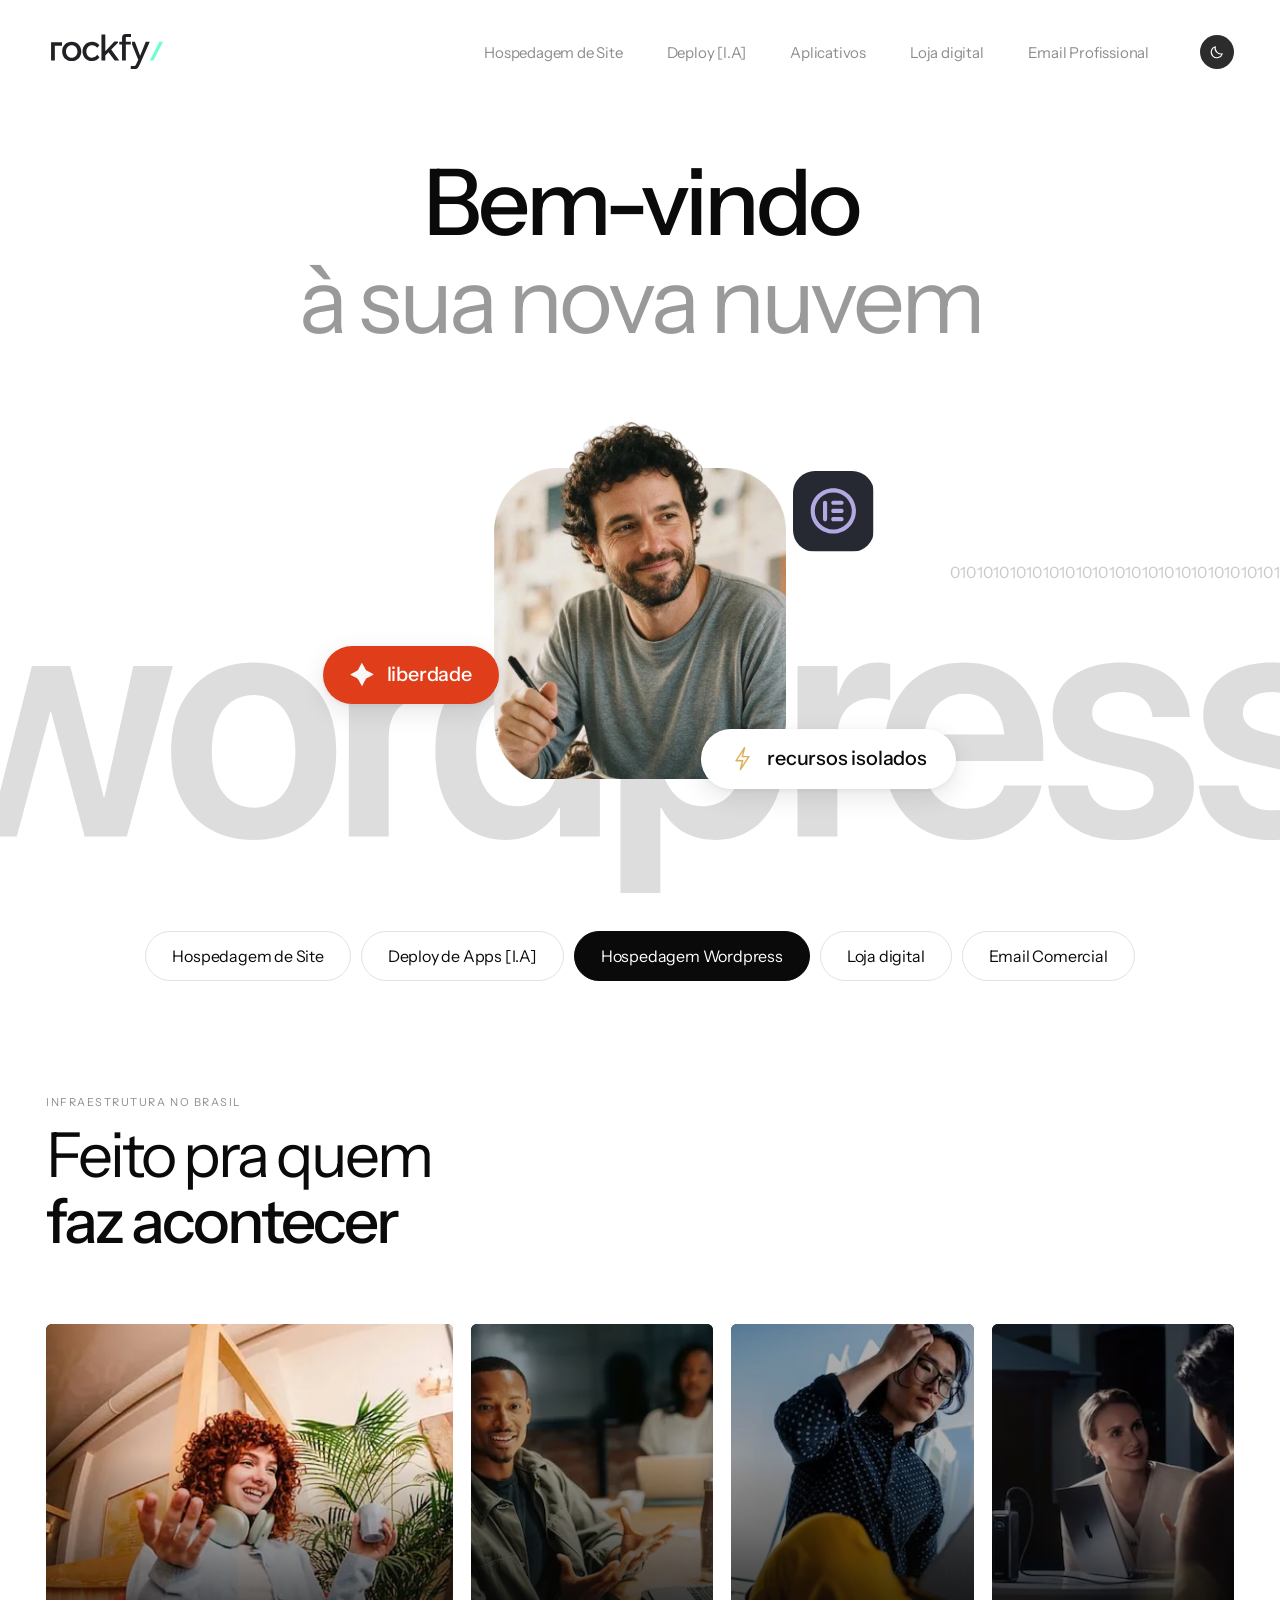
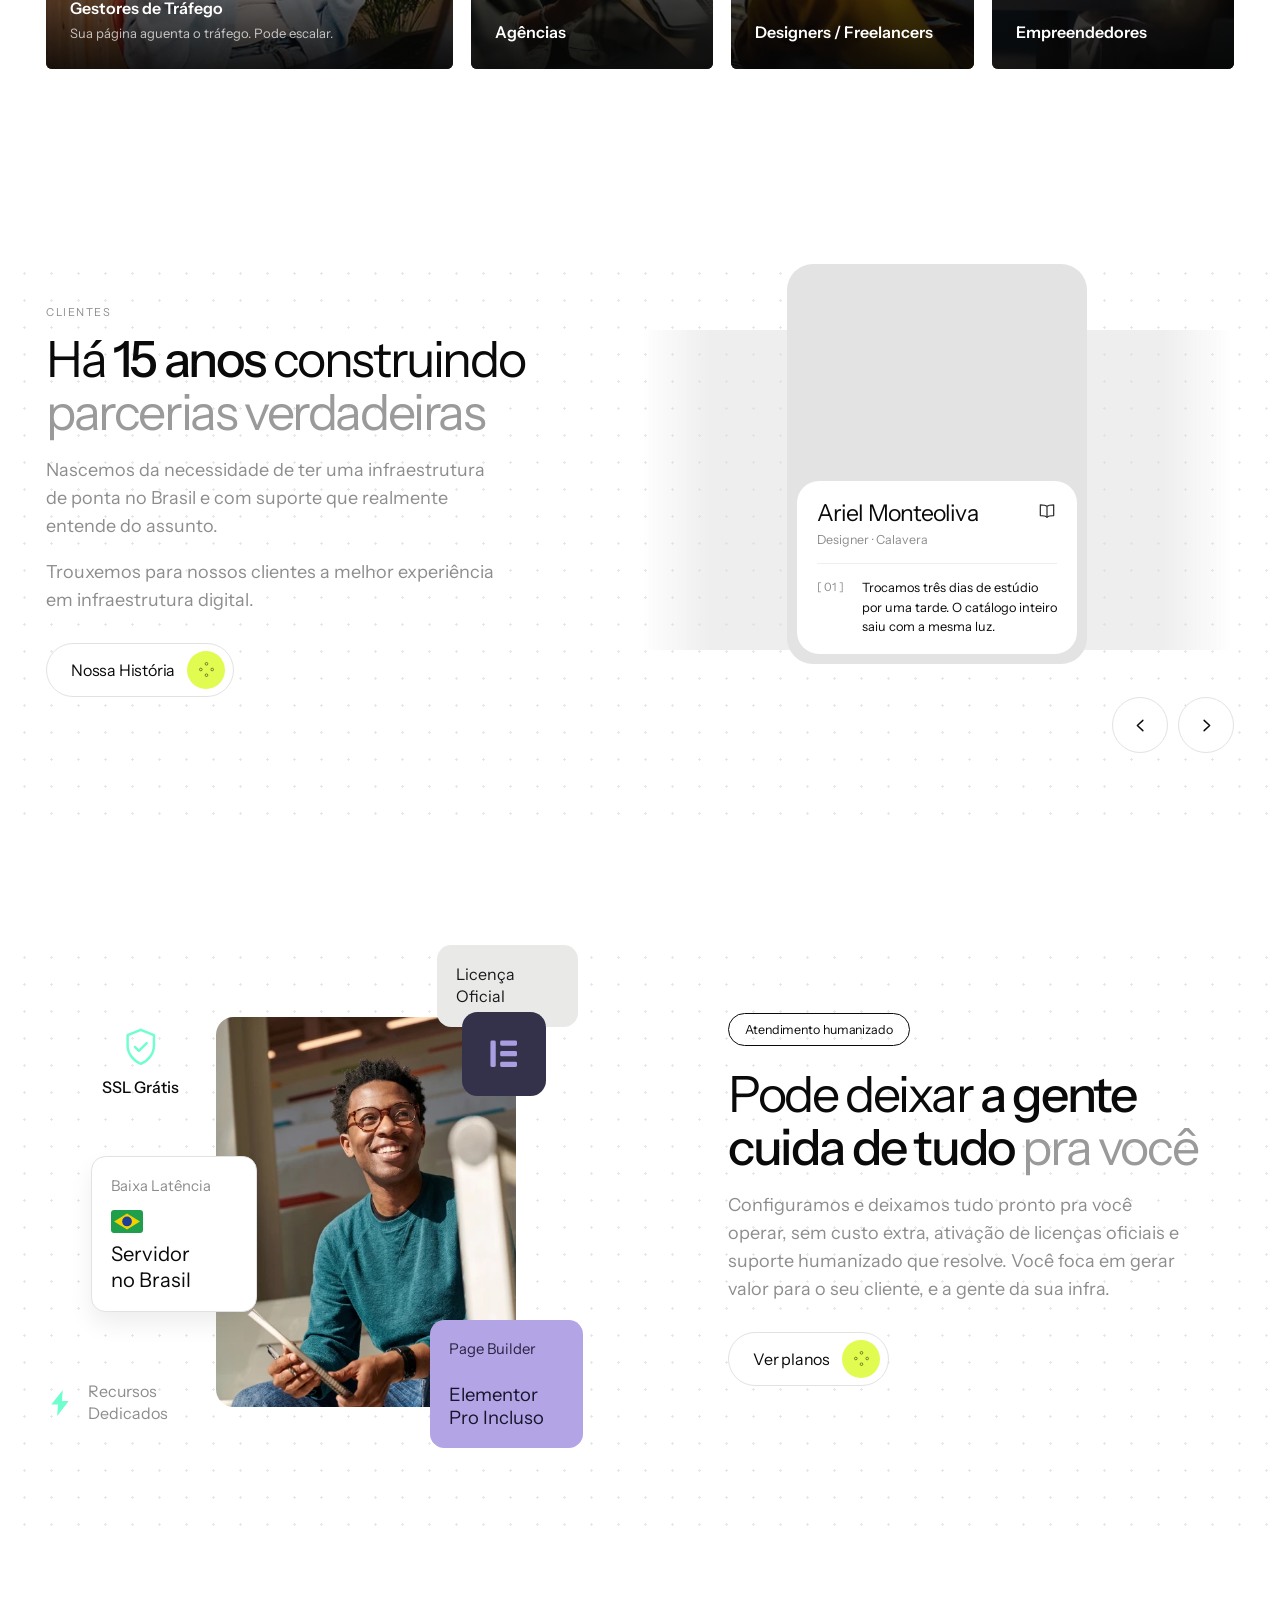
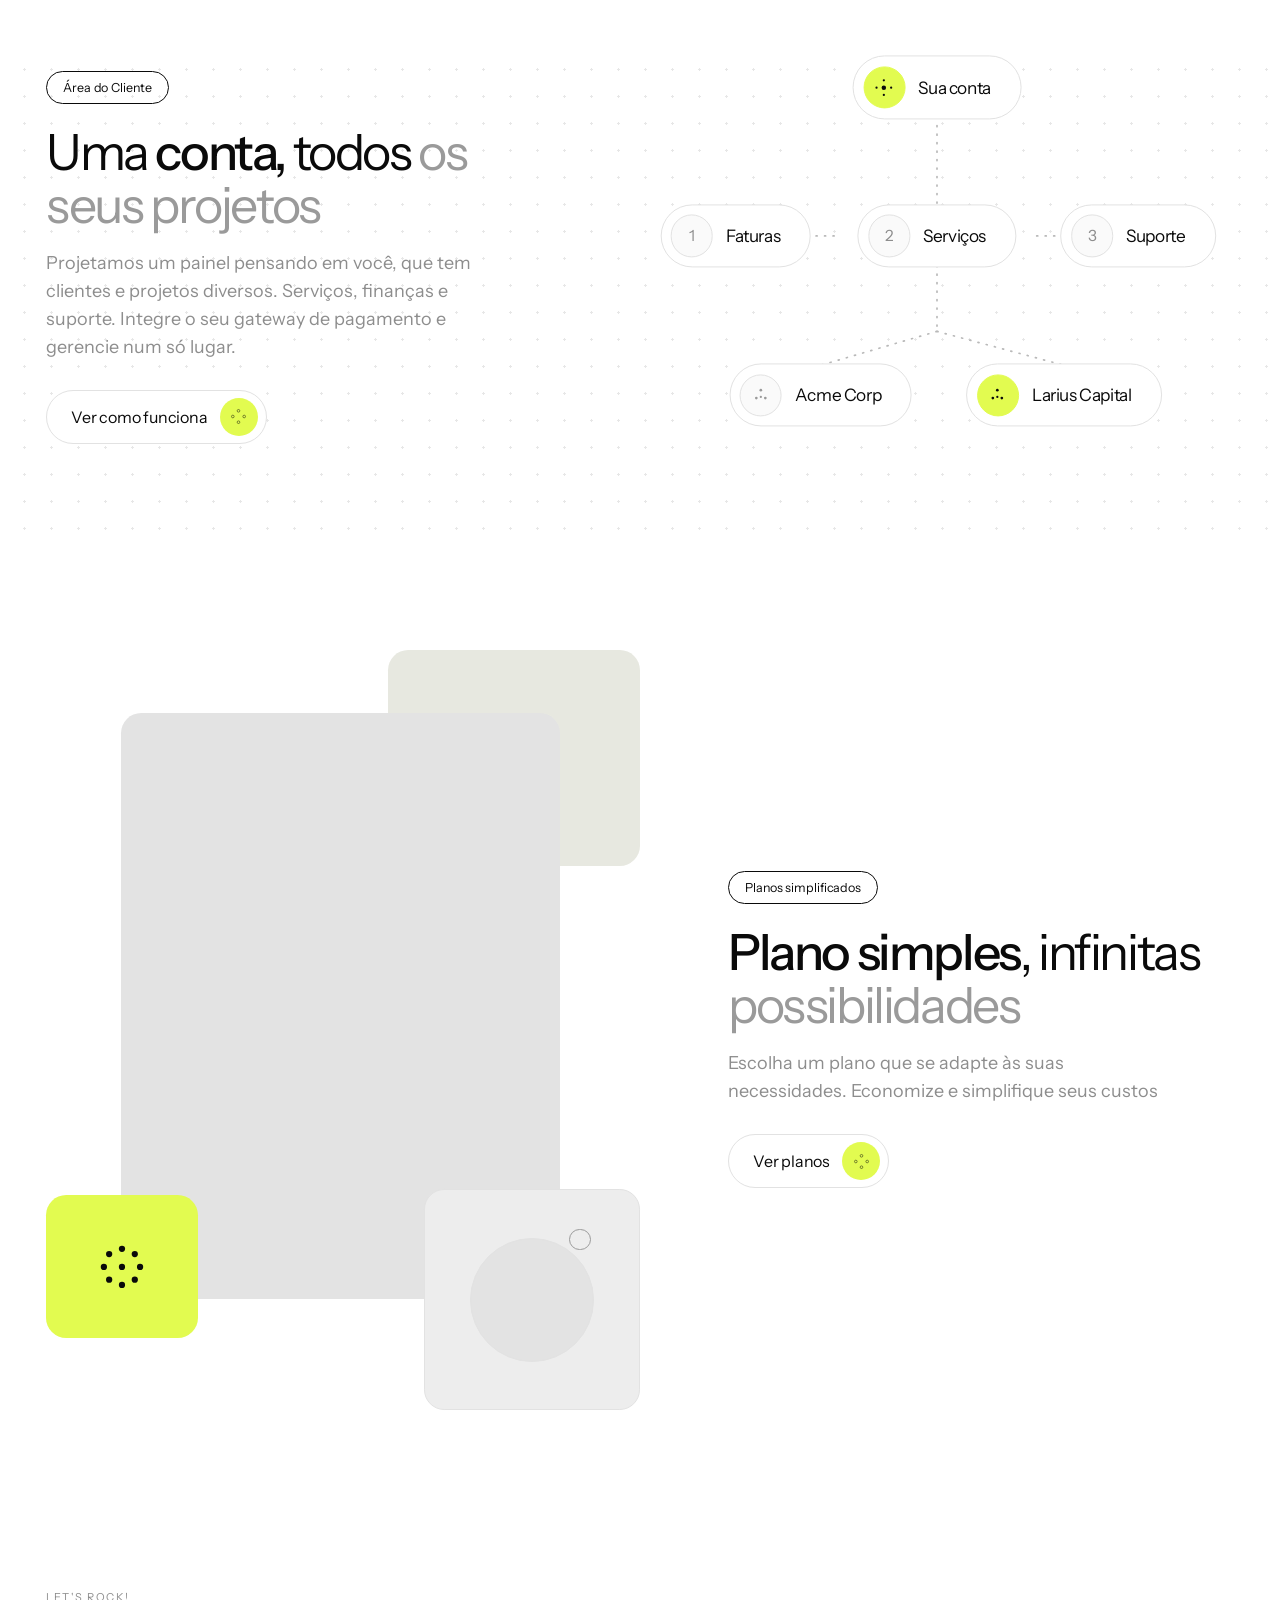
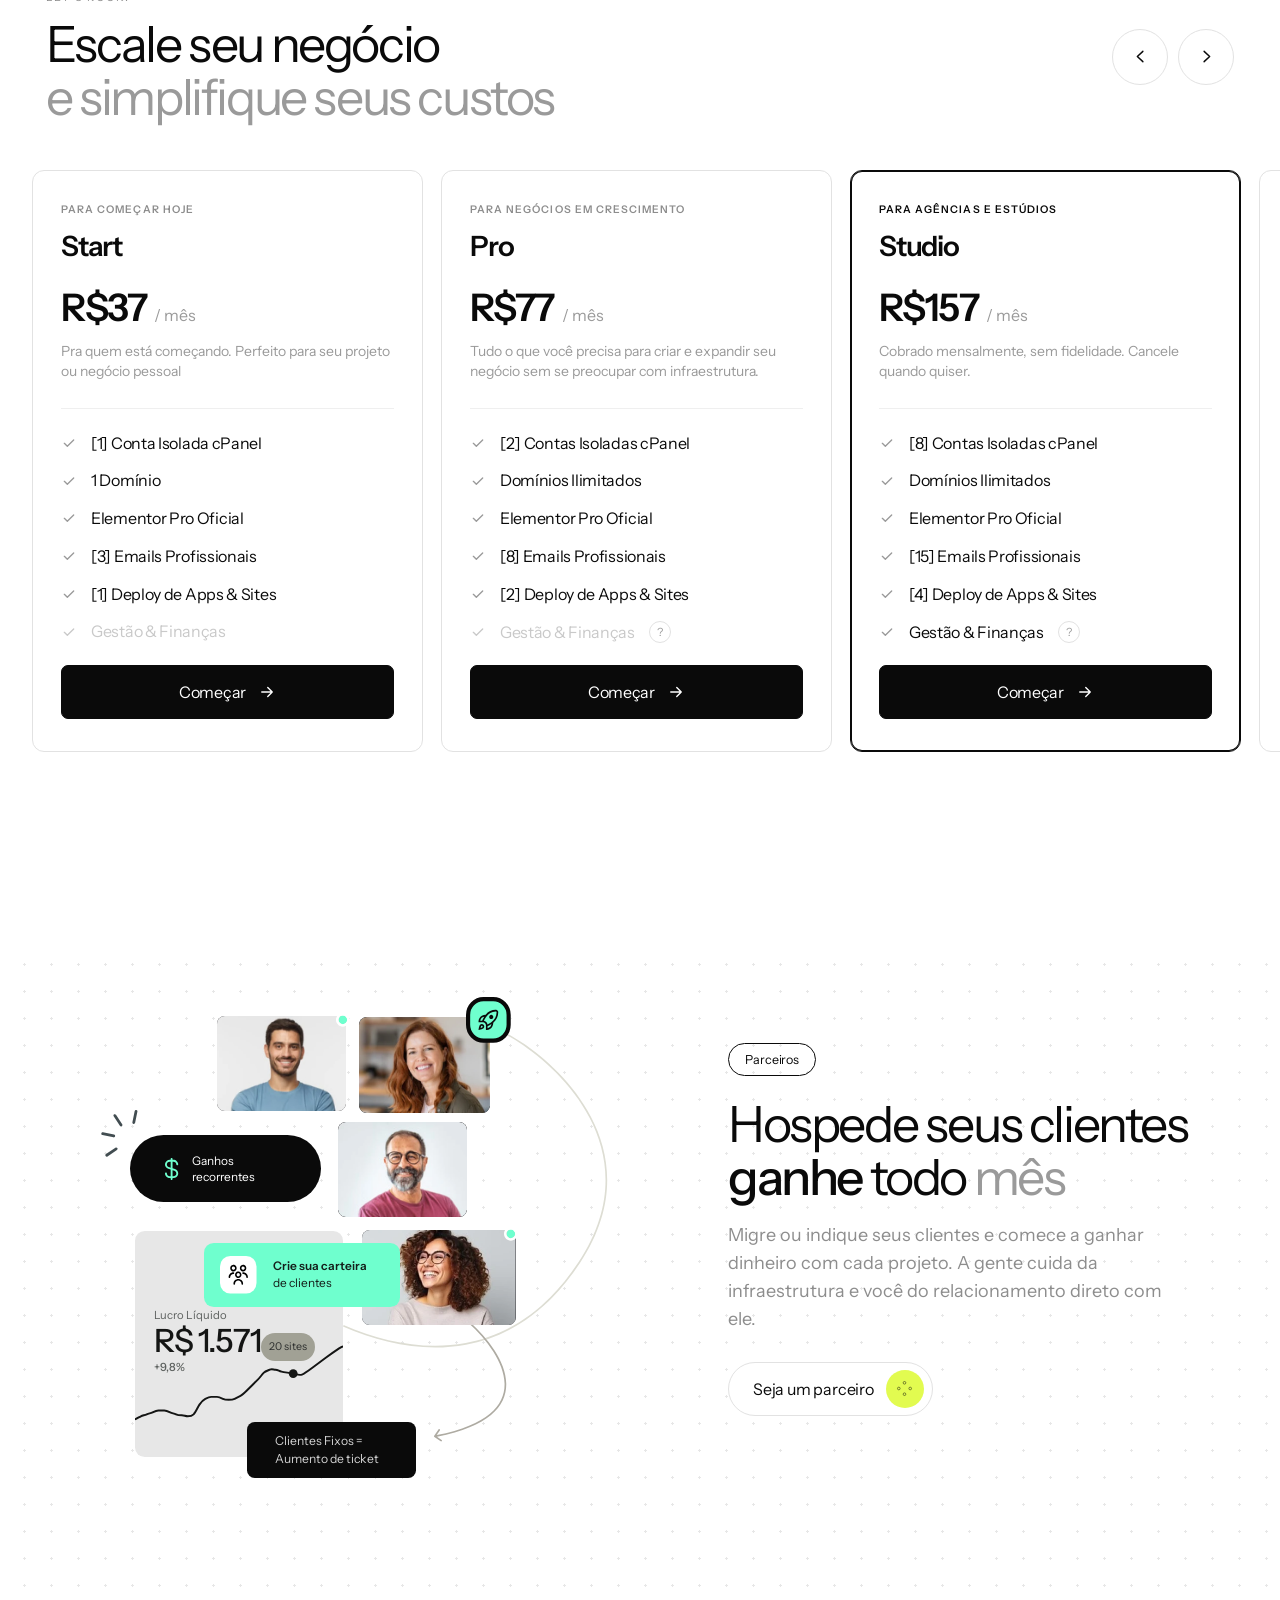
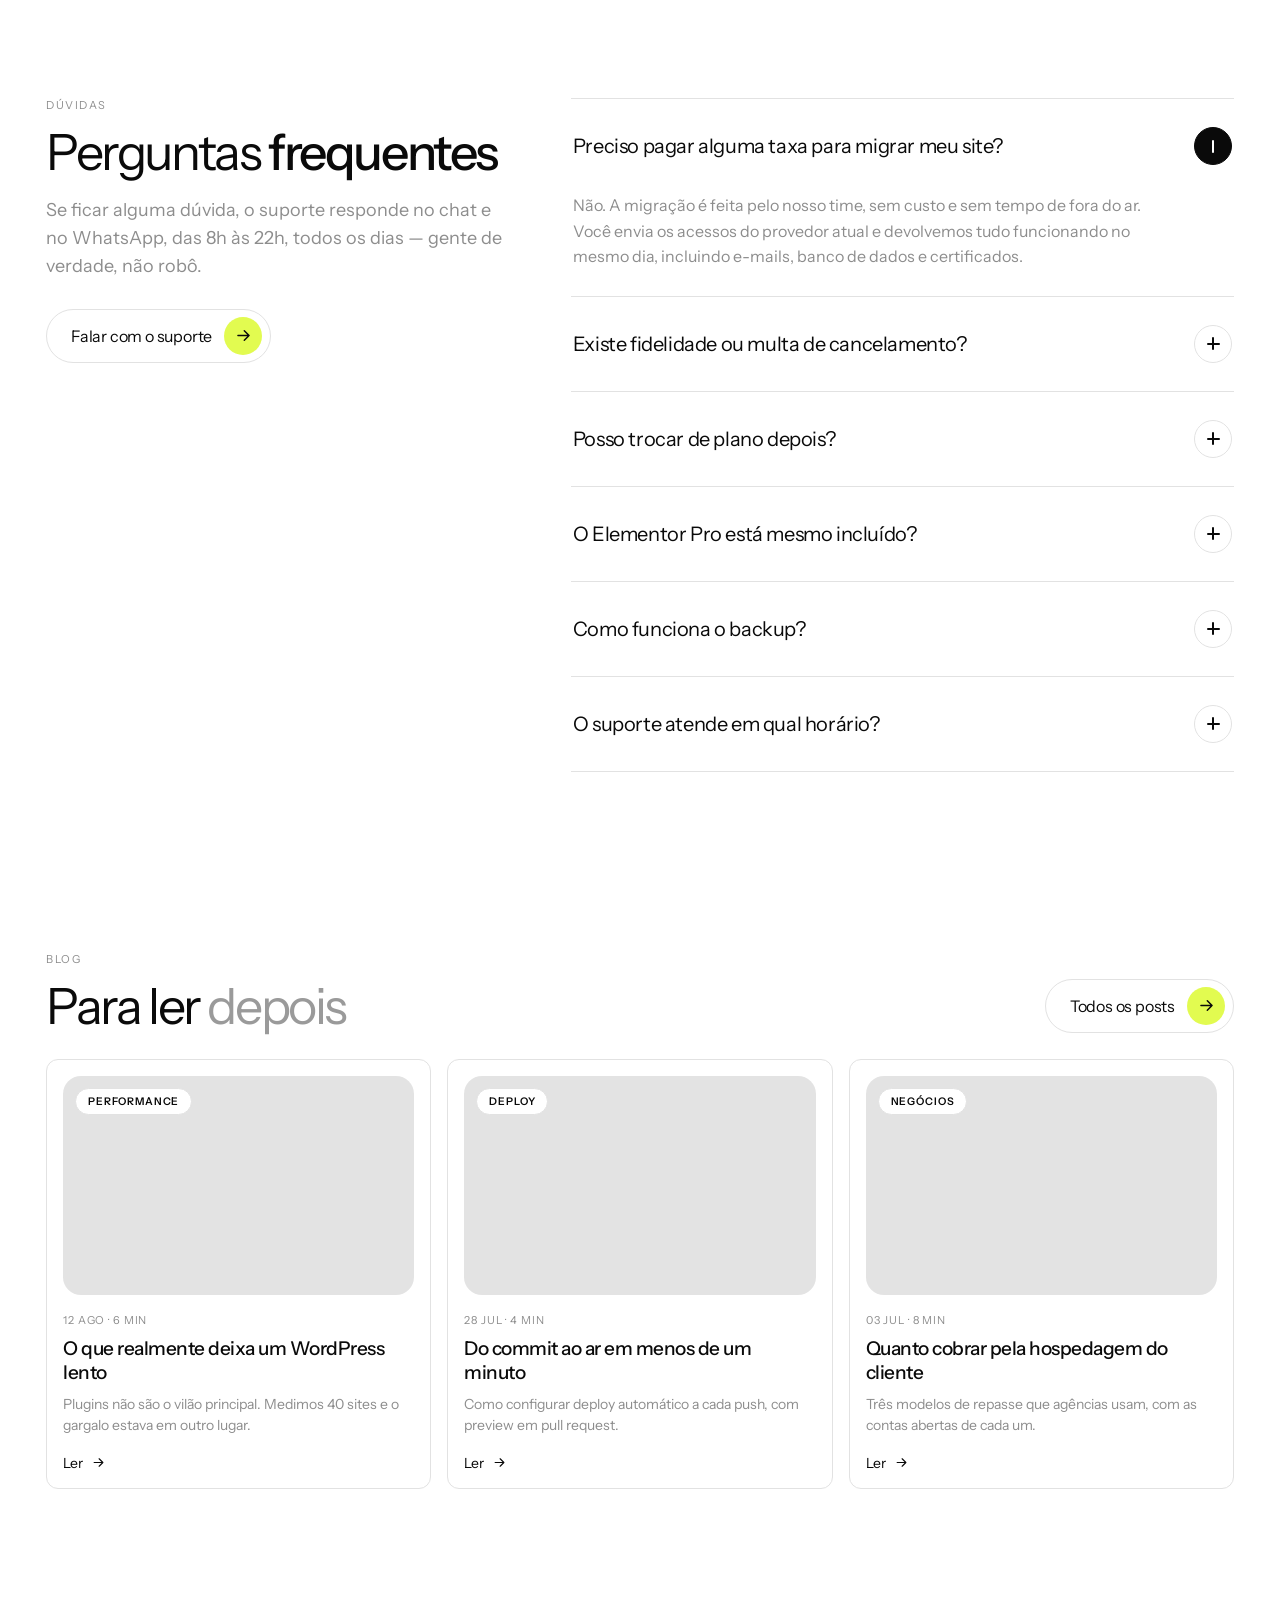
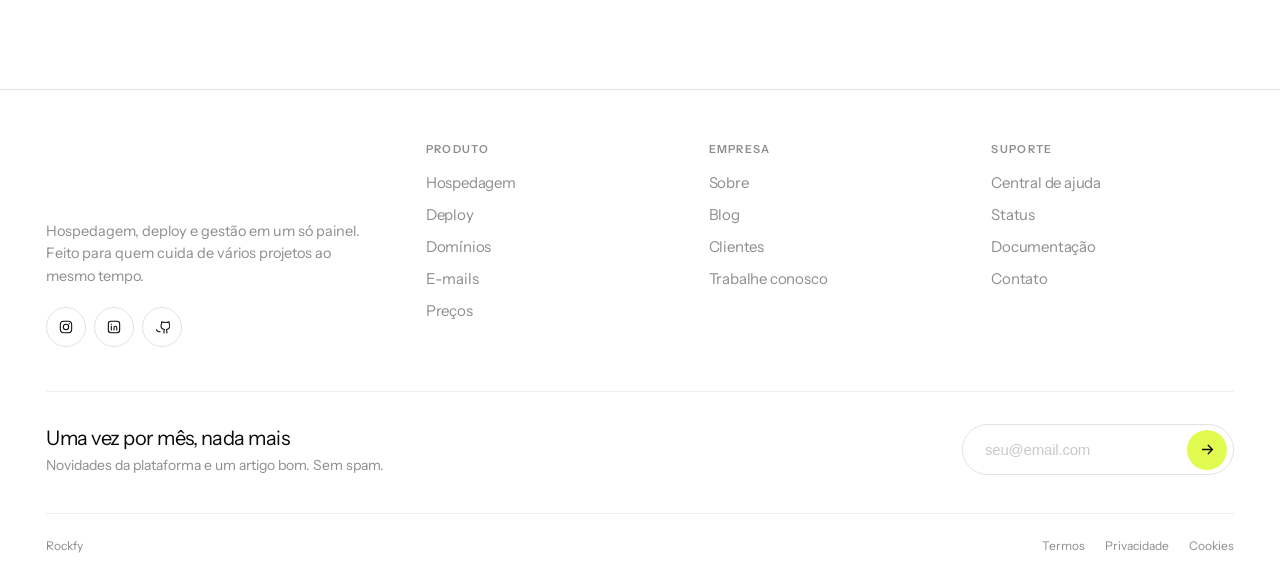
==== commit 7bf1566f: "ajustes de paginas" ====
--- a/index.html
+++ b/index.html
@@ -321,7 +321,7 @@
       <div>
         <span class="tagline">Atendimento humanizado</span>
         <h2 class="title">Pode deixar <b>a gente cuida de tudo</b> <em>pra você</em></h2>
-        <p class="para">Escolha o plano que atenda perfeitamente seu negócio. Configuramos e deixamos tudo pronto pra você operar, sem custo extra, ativação de licenças oficiais e suporte humanizado que resolve. Você foca em gerar valor para o seu cliente, e a gente da sua infra.</p>
+        <p class="para">Configuramos e deixamos tudo pronto pra você operar, sem custo extra, ativação de licenças oficiais e suporte humanizado que resolve. Você foca em gerar valor para o seu cliente, e a gente da sua infra.</p>
         <button class="cta">
           Ver planos
           <span class="badge"><svg viewBox="0 0 40 40"><circle cx="20" cy="8" r="2.8"/><circle cx="32" cy="20" r="2.8"/><circle cx="20" cy="32" r="2.8"/><circle cx="8" cy="20" r="2.8"/></svg></span>
@@ -422,48 +422,12 @@
     </div>
   </section>
 
-  <!-- ══════ 6 · AGENDAMENTO / COLAGEM B ══════ -->
-  <section class="section dotted">
-    <div class="split split--rev">
-      <div>
-        <span class="tagline">Parceiros</span>
-        <h2 class="title">Hospede seus clientes <b>ganhe</b> todo <em>mês</em></h2>
-        <p class="para">Migre ou indique seus clientes e comece a ganhar dinheiro com cada projeto. A gente cuida da infraestrutura e você do relacionamento direto com ele.</p>
-        <button class="cta">
-          Seja um parceiro
-          <span class="badge"><svg viewBox="0 0 40 40"><circle cx="20" cy="8" r="2.8"/><circle cx="32" cy="20" r="2.8"/><circle cx="20" cy="32" r="2.8"/><circle cx="8" cy="20" r="2.8"/></svg></span>
-        </button>
-      </div>
-
-      <div class="collage col-b">
-        <div class="b-lime"></div>
-        <div class="b-photo"></div>
-        <div class="b-ui">
-          <div class="b-ui__inner">
-            <p class="b-ui__label">Adicionar etiquetas (opcional)</p>
-            <div class="b-ui__pill">Novo cliente</div>
-            <div class="b-ui__pill b-ui__pill--ghost">+ Etiqueta</div>
-          </div>
-          <button class="b-ui__btn">Agendar</button>
-        </div>
-        <span class="b-mark">
-          <svg viewBox="0 0 40 40">
-            <circle cx="12" cy="12" r="2.2"/><circle cx="20" cy="12" r="2.2"/><circle cx="28" cy="12" r="2.2"/>
-            <circle cx="12" cy="20" r="2.2"/><circle cx="20" cy="20" r="2.2"/><circle cx="28" cy="20" r="2.2"/>
-            <circle cx="16" cy="28" r="2.2"/><circle cx="24" cy="28" r="2.2"/>
-          </svg>
-        </span>
-        <div class="b-product"><span class="disc"></span></div>
-      </div>
-    </div>
-  </section>
-
   <!-- ══════ 7 · COLAGEM VERTICAL ══════ -->
   <section class="section">
     <div class="split split--rev">
       <div>
         <span class="tagline">Planos simplificados</span>
-        <h2 class="title">Um <b>único plano</b>, infinitas <em>possibilidades</em></h2>
+        <h2 class="title"><b>Plano simples</b>, infinitas <em>possibilidades</em></h2>
         <p class="para">Escolha um plano que se adapte às suas necessidades. Economize e simplifique seus custos</p>
         <button class="cta">
           Ver planos
@@ -505,6 +469,68 @@
 
     <div class="rail" id="rail"></div>
     <div class="dots" id="plansDots"></div>
+  </section>
+
+  <!-- ══════ 6 · AGENDAMENTO / COLAGEM B ══════ -->
+  <section class="section dotted">
+    <div class="split split--rev">
+      <div>
+        <span class="tagline">Parceiros</span>
+        <h2 class="title">Hospede seus clientes <b>ganhe</b> todo <em>mês</em></h2>
+        <p class="para">Migre ou indique seus clientes e comece a ganhar dinheiro com cada projeto. A gente cuida da infraestrutura e você do relacionamento direto com ele.</p>
+        <button class="cta">
+          Seja um parceiro
+          <span class="badge"><svg viewBox="0 0 40 40"><circle cx="20" cy="8" r="2.8"/><circle cx="32" cy="20" r="2.8"/><circle cx="20" cy="32" r="2.8"/><circle cx="8" cy="20" r="2.8"/></svg></span>
+        </button>
+      </div>
+
+      <div class="rc-collage" aria-hidden="true">
+        <img class="rc-arc" src="img/r-arc.svg" alt="" width="318" height="378" loading="lazy" decoding="async">
+        <img class="rc-arrow" src="img/r-arrow.svg" alt="" width="86" height="141" loading="lazy" decoding="async">
+
+        <div class="rc-shot rc-shot--a">
+          <img class="rc-media" src="img/hospedagem-para-agencia1.webp" alt="" width="600" height="360" loading="lazy" decoding="async">
+          <img class="rc-dotmark" src="img/r-dot.svg" alt="" width="17" height="17" loading="lazy">
+        </div>
+        <div class="rc-shot rc-shot--b">
+          <img class="rc-media" src="img/hospedagem-para-agencia2.webp" alt="" width="600" height="360" loading="lazy" decoding="async">
+        </div>
+        <div class="rc-shot rc-shot--c">
+          <img class="rc-media" src="img/hospedagem-para-agencia3.webp" alt="" width="600" height="360" loading="lazy" decoding="async">
+        </div>
+        <div class="rc-shot rc-shot--d">
+          <img class="rc-media" src="img/hospedagem-para-agencia4.webp" alt="" width="600" height="360" loading="lazy" decoding="async">
+          <img class="rc-dotmark" src="img/r-dot.svg" alt="" width="17" height="17" loading="lazy">
+        </div>
+
+        <img class="rc-rocket" src="img/r-rocket.svg" alt="" width="54" height="54" loading="lazy" decoding="async">
+        <img class="rc-dashes" src="img/r-dashes.svg" alt="" width="49" height="68" loading="lazy" decoding="async">
+
+        <div class="rc-gains">
+          <img class="rc-ico" src="img/r-money.svg" alt="" width="16" height="26" loading="lazy">
+          <p>Ganhos<br>recorrentes</p>
+        </div>
+
+        <div class="rc-dash">
+          <img class="rc-chart" src="img/r-chart.svg" alt="" width="213" height="233" loading="lazy" decoding="async">
+          <div class="rc-info">
+            <p class="rc-lbl">Lucro Líquido</p>
+            <p class="rc-val" data-counter="1571" data-counter-prefix="R$ ">R$ 1.571</p>
+            <p class="rc-dlt">+9,8%</p>
+          </div>
+          <span class="rc-tag">20 sites</span>
+        </div>
+
+        <div class="rc-wallet">
+          <img class="rc-ic" src="img/r-clients.svg" alt="" width="43" height="43" loading="lazy">
+          <p><b>Crie sua carteira</b><br>de clientes</p>
+        </div>
+
+        <div class="rc-ticket">
+          <p>Clientes Fixos =<br>Aumento de ticket</p>
+        </div>
+      </div>
+    </div>
   </section>
 
 
--- a/styles.css
+++ b/styles.css
@@ -130,6 +130,23 @@
    Os elementos são posicionados em cqw (% da LARGURA), então mudar a
    altura só ajusta a moldura — nada reposiciona nem corta. */
 .hero-slot [data-hero-panel]{aspect-ratio:1071/417}
+/* Páginas de serviço: um hero só. A arte de cada um termina numa altura
+   diferente dentro da moldura padronizada, então o vão até o texto ia de
+   78px (wordpress) a 221px (elementor). A compensação abaixo aproxima esse
+   vão do da página de deploy (~56px). Em %, que resolve contra a largura
+   do slot — escala junto com a página. */
+@media (min-width:900px){
+  .hero-slot--page [data-hero-panel="wordpress"]{margin-bottom:-1.5%}
+  .hero-slot--page [data-hero-panel="email"]{margin-bottom:-4.2%}
+  .hero-slot--page [data-hero-panel="loja"]{margin-bottom:-7.7%}
+  .hero-slot--page [data-hero-panel="elementor"]{margin-bottom:-11.5%}
+}
+/* no mobile a composição muda (foto centralizada, wordmark maior), então a
+   folga é outra — elementor e wordpress precisam de um ajuste próprio */
+@media (max-width:899px){
+  .hero-slot--page [data-hero-panel="elementor"]{margin-bottom:-9%}
+  .hero-slot--page [data-hero-panel="wordpress"]{margin-bottom:-1.8%}
+}
 @media (max-width:640px){.hero-slot [data-hero-panel]{aspect-ratio:640/400}}
 
 .wp-hero{
@@ -508,7 +525,7 @@
     padding-inline:var(--gutter);
   }
   .audience-row::-webkit-scrollbar{display:none}
-  .audience-card{flex:0 0 min(78vw,340px);height:clamp(170px,44vw,230px);scroll-snap-align:start}
+  .audience-card{flex:0 0 min(78vw,340px);height:clamp(240px,78vw,330px);scroll-snap-align:start}
   .audience-card.is-active{flex-grow:0}
   .audience-card__media{filter:brightness(.9)}
   .audience-card__desc{max-height:4.5em;opacity:1;transform:none;margin-top:6px}
@@ -611,6 +628,16 @@
   .lj-hero__pill--pedido img{width:3.1cqw;height:3.1cqw}
 }
 
+/* ── PASSOS (faixa de 3, na seção "a gente cuida de tudo") ──
+   Numeração no idioma que o projeto já usa: [ 01 ], como em .slide__idx
+   e nos itens de plano. Tipografia espelha os cards de post. */
+.steps{list-style:none;display:grid;gap:30px;margin-top:clamp(44px,5vw,64px)}
+@media (min-width:900px){.steps{grid-template-columns:repeat(3,1fr);gap:clamp(28px,3.4vw,48px)}}
+.step{border-top:1.4px solid var(--line);padding-top:18px}
+.step__n{display:block;font-size:11px;letter-spacing:.14em;text-transform:uppercase;color:var(--gray-600)}
+.step__t{margin-top:12px;font-size:19px;font-weight:500;letter-spacing:-.5px;line-height:1.25}
+.step__d{margin-top:9px;font-size:15px;line-height:1.5;color:var(--gray-600);max-width:34ch}
+
 /* ── COLAGEM Elementor (migrada de _local: .promise > .collage) ──
    O original vivia numa seção escura; aqui a seção acompanha o tema,
    então os rótulos que assumiam fundo escuro passaram a usar tokens. */
@@ -628,7 +655,10 @@
   left:70%;top:14.8%;width:14.2%;aspect-ratio:1;
   display:grid;place-items:center;background:#34324a;border-radius:2.6cqw;
 }
-.wp-fl--logo svg{width:42%;height:auto;display:block}
+.wp-fl--logo svg,.wp-fl--logo img{width:42%;height:auto;display:block}
+/* na página de Deploy o slot traz a marca do parceiro (Cloudflare), que é
+   colorida e pede fundo neutro — ao contrário do roxo do Elementor */
+.wp-fl--logo.is-light{background:#fff}
 .wp-fl--latency{left:7.5%;top:41.9%;width:28%}
 .wp-fl--resources{left:.4%;top:84.2%;width:26%}
 .wp-fl--builder{left:64.6%;top:72.8%;width:25.8%}
@@ -658,6 +688,8 @@
 .wp-fl--latency .wp-fl-box__label{color:var(--gray-600)}
 .wp-fl--latency .wp-fl-box__value{color:var(--ink);margin-top:1.4cqw}
 .wp-fl--latency .wp-flag{display:block;width:5.4cqw;height:auto;margin-top:2.4cqw;border-radius:.5cqw}
+/* na variante do Deploy a caixa começa pela bandeira (sem rótulo acima) */
+.wp-fl--latency .wp-flag:first-child{margin-top:0}
 .wp-fl--builder .wp-fl-box{background:#b3a4e6}
 .wp-fl--builder .wp-fl-box__label{color:#2a2542}
 .wp-fl--builder .wp-fl-box__value{color:#17142b;font-size:3.1cqw;margin-top:4cqw}
@@ -665,29 +697,77 @@
 @media (min-width:900px){.wp-collage{margin-top:0}}
 
 /* — colagem B (agendamento) — */
-.col-b{aspect-ratio:542/567}
-.b-photo{left:24.7%;top:32.3%;width:49.1%;height:49.6%;background:var(--ph);border-radius:var(--r-sm);z-index:2}
-.b-lime{left:64.9%;top:20.6%;width:29.3%;height:29.6%;background:var(--accent);border-radius:2.6cqi;z-index:1;animation:float 7s ease-in-out infinite}
-.b-mark{
-  left:10.7%;top:69.1%;width:23.6%;height:21.5%;z-index:3;background:var(--surface);
-  border:1.4px solid var(--line);border-radius:2.6cqi;display:grid;place-items:center;
-}
-.b-mark svg{width:42%;height:42%;fill:var(--ink)}
-.b-product{
-  left:68.6%;top:70.7%;width:31.4%;height:29.3%;z-index:3;background:var(--ph-2);
-  border:1.4px solid var(--line);border-radius:2.6cqi;display:grid;place-items:center;
-}
-.b-ui{left:0;top:0;width:39.9%;height:32.6%;z-index:4;background:var(--frame);border-radius:3.4cqi;padding:2.2cqi;animation:float 8.5s ease-in-out infinite .7s}
-.b-ui__inner{background:var(--surface);border-radius:2.4cqi;padding:2.6cqi 2.6cqi 5.4cqi;height:100%}
-.b-ui__label{font-size:max(9px,2cqi);color:var(--gray-600)}
-.b-ui__pill{display:flex;align-items:center;justify-content:center;border:1.2px solid var(--line);border-radius:var(--r-pill);padding:1.5cqi 2cqi;margin-top:1.8cqi;font-size:max(9px,2.2cqi)}
-.b-ui__pill--ghost{color:var(--gray-300);border-style:dashed}
-.b-ui__btn{
-  position:absolute;left:6.4cqi;right:6.4cqi;bottom:3.6cqi;background:var(--accent);
-  color:var(--on-accent);border:0;border-radius:2cqi;padding:2.2cqi;
-  font-size:max(11px,3.1cqi);font-weight:500;letter-spacing:-.4px;cursor:pointer;transition:transform var(--t);
-}
-.b-ui__btn:hover{transform:translateY(-1px)}
+/* ── COLAGEM renda recorrente (migrada de _local: .collage2 / StatBand) ──
+   Medidas do design isolado 611x594, em % e cqw — nada com tamanho fixo.
+   O original vivia numa faixa escura; as pílulas escuras passaram a usar
+   os tokens, então acompanham o tema. O painel do gráfico segue claro nos
+   dois temas, porque o r-chart.svg é traçado em quase-preto. */
+.rc-collage{position:relative;container-type:inline-size;width:100%;aspect-ratio:611/594;margin-top:38px}
+@media (min-width:900px){.rc-collage{margin-top:0}}
+
+.rc-shot{position:absolute;z-index:1;border-radius:1.31cqw;background:#26262a;overflow:hidden}
+.rc-media{width:100%;height:100%;object-fit:cover;display:block;border-radius:1.31cqw}
+.rc-dotmark{position:absolute;left:91.75%;top:-2.6%;width:2.36cqw;height:auto;z-index:3}
+.rc-shot--a{left:28.81%;top:13.13%;width:21.77%;height:16.5%;overflow:visible}
+.rc-shot--b{left:52.7%;top:13.3%;width:22.09%;height:16.67%}
+.rc-shot--c{left:49.1%;top:31.48%;width:21.77%;height:16.5%}
+.rc-shot--d{left:53.19%;top:50.17%;width:26.02%;height:16.5%;overflow:visible}
+
+.rc-rocket{position:absolute;left:70.65%;top:9.87%;width:7.69%;height:auto;z-index:3}
+.rc-dashes{position:absolute;left:8.61%;top:28.45%;width:6.89%;height:auto;z-index:2}
+/* arco que sai do foguete e termina atrás do painel */
+.rc-arc{position:absolute;left:50.08%;top:16.18%;width:44.5%;height:auto;z-index:0;pointer-events:none}
+/* seta que nasce atrás da foto e aponta para o ticket */
+.rc-arrow{position:absolute;left:65.3%;top:66.23%;width:12.24%;height:auto;z-index:0;pointer-events:none}
+
+.rc-gains{
+  position:absolute;left:14.08%;top:33.84%;width:32.08%;height:11.62%;z-index:2;
+  display:flex;align-items:center;gap:2.29cqw;padding-left:5.89cqw;
+  border-radius:999px;background:var(--ink);
+}
+.rc-gains .rc-ico{width:2.29cqw;height:auto;flex:0 0 auto}
+.rc-gains p{margin:0;font-size:2cqw;line-height:1.32;color:var(--on-ink)}
+
+.rc-wallet{
+  position:absolute;left:26.68%;top:52.53%;width:33.06%;height:11.11%;z-index:3;
+  display:flex;align-items:center;gap:2.62cqw;padding-left:2.62cqw;
+  border-radius:1.64cqw;background:#6fffce;
+}
+.rc-wallet .rc-ic{width:6.3cqw;height:auto;flex:0 0 auto}
+.rc-wallet p{margin:0;font-size:2cqw;line-height:1.4;color:#14201b}
+.rc-wallet p b{font-weight:600}
+
+.rc-ticket{
+  position:absolute;left:33.88%;top:83.5%;width:28.48%;height:9.6%;z-index:3;
+  display:grid;align-items:center;padding-left:4.75cqw;
+  border-radius:1.31cqw;background:var(--ink);
+}
+.rc-ticket p{margin:0;font-size:2.05cqw;line-height:1.45;color:var(--on-ink);opacity:.82}
+
+/* painel claro com o gráfico */
+.rc-dash{
+  position:absolute;left:15.06%;top:50.34%;width:34.86%;height:39.23%;z-index:1;
+  border-radius:1.64cqw;background:#e7e7e7;overflow:hidden;
+}
+.rc-dash .rc-chart{position:absolute;inset:0;width:100%;height:100%}
+.rc-info{position:absolute;left:3.11cqw;right:3.11cqw;top:13.26cqw}
+.rc-lbl{margin:0;font-size:1.9cqw;line-height:1.1;color:#5c605e}
+.rc-val{margin:.55cqw 0 0;font-size:5.4cqw;font-weight:500;line-height:1;letter-spacing:-.03em;color:#141514}
+.rc-dlt{margin:.67cqw 0 0;font-size:1.9cqw;line-height:1.1;font-weight:500;color:#5c605e}
+.rc-tag{
+  position:absolute;left:60.56%;top:45.06%;width:9.17cqw;height:4.75cqw;z-index:2;
+  display:grid;place-items:center;border-radius:999px;background:#a1a195;
+  font-size:1.8cqw;line-height:1;color:#2e302f;white-space:nowrap;
+}
+
+/* entrada das duas pílulas, junto com a contagem do número */
+@media (prefers-reduced-motion:no-preference){
+  .rc-collage.is-ready .rc-gains,
+  .rc-collage.is-ready .rc-wallet{opacity:0;transform:translateY(1.8cqw) scale(.96)}
+  .rc-collage.is-ready.is-animating .rc-gains{animation:rc-in .65s cubic-bezier(.22,.68,.24,1) .5s forwards}
+  .rc-collage.is-ready.is-animating .rc-wallet{animation:rc-in .65s cubic-bezier(.22,.68,.24,1) 1.25s forwards}
+}
+@keyframes rc-in{to{opacity:1;transform:none}}
 
 /* — colagem C (vertical) — */
 .col-c{aspect-ratio:500/640;max-width:500px;margin:38px auto 0}
